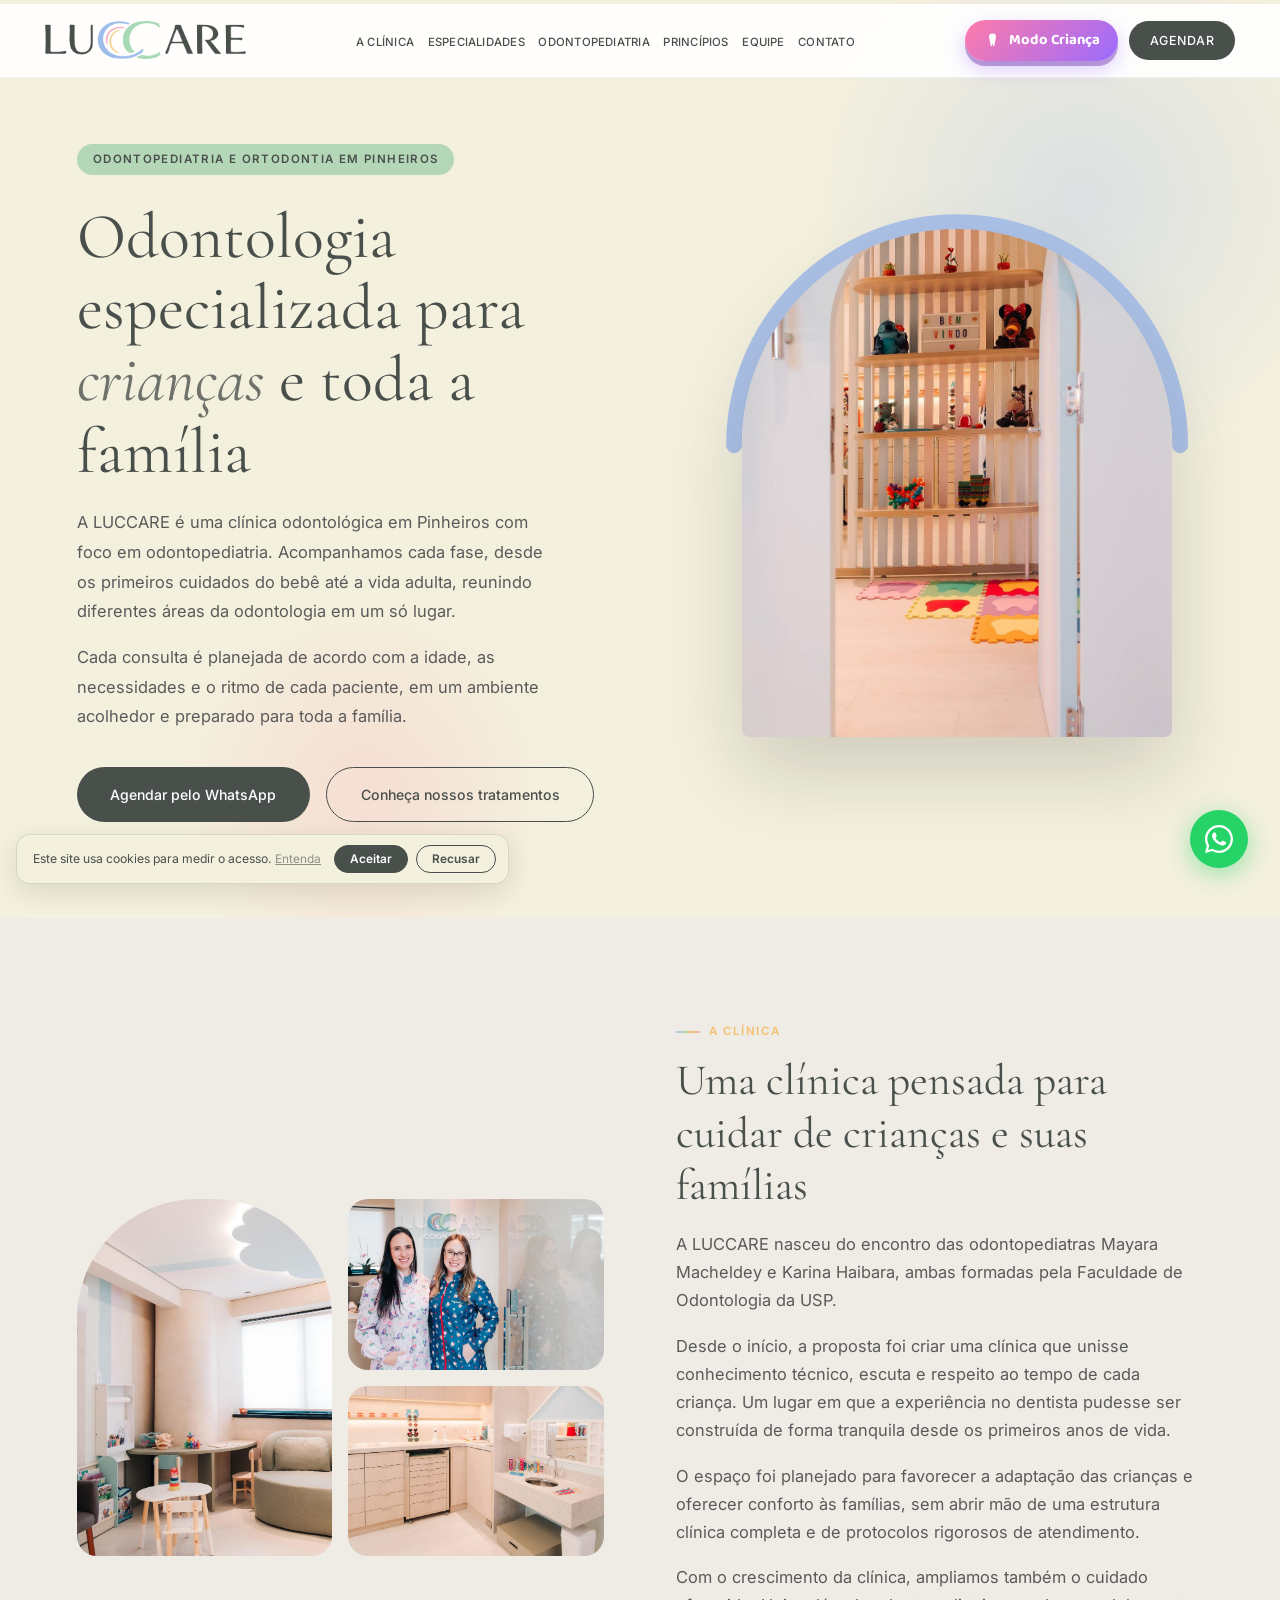
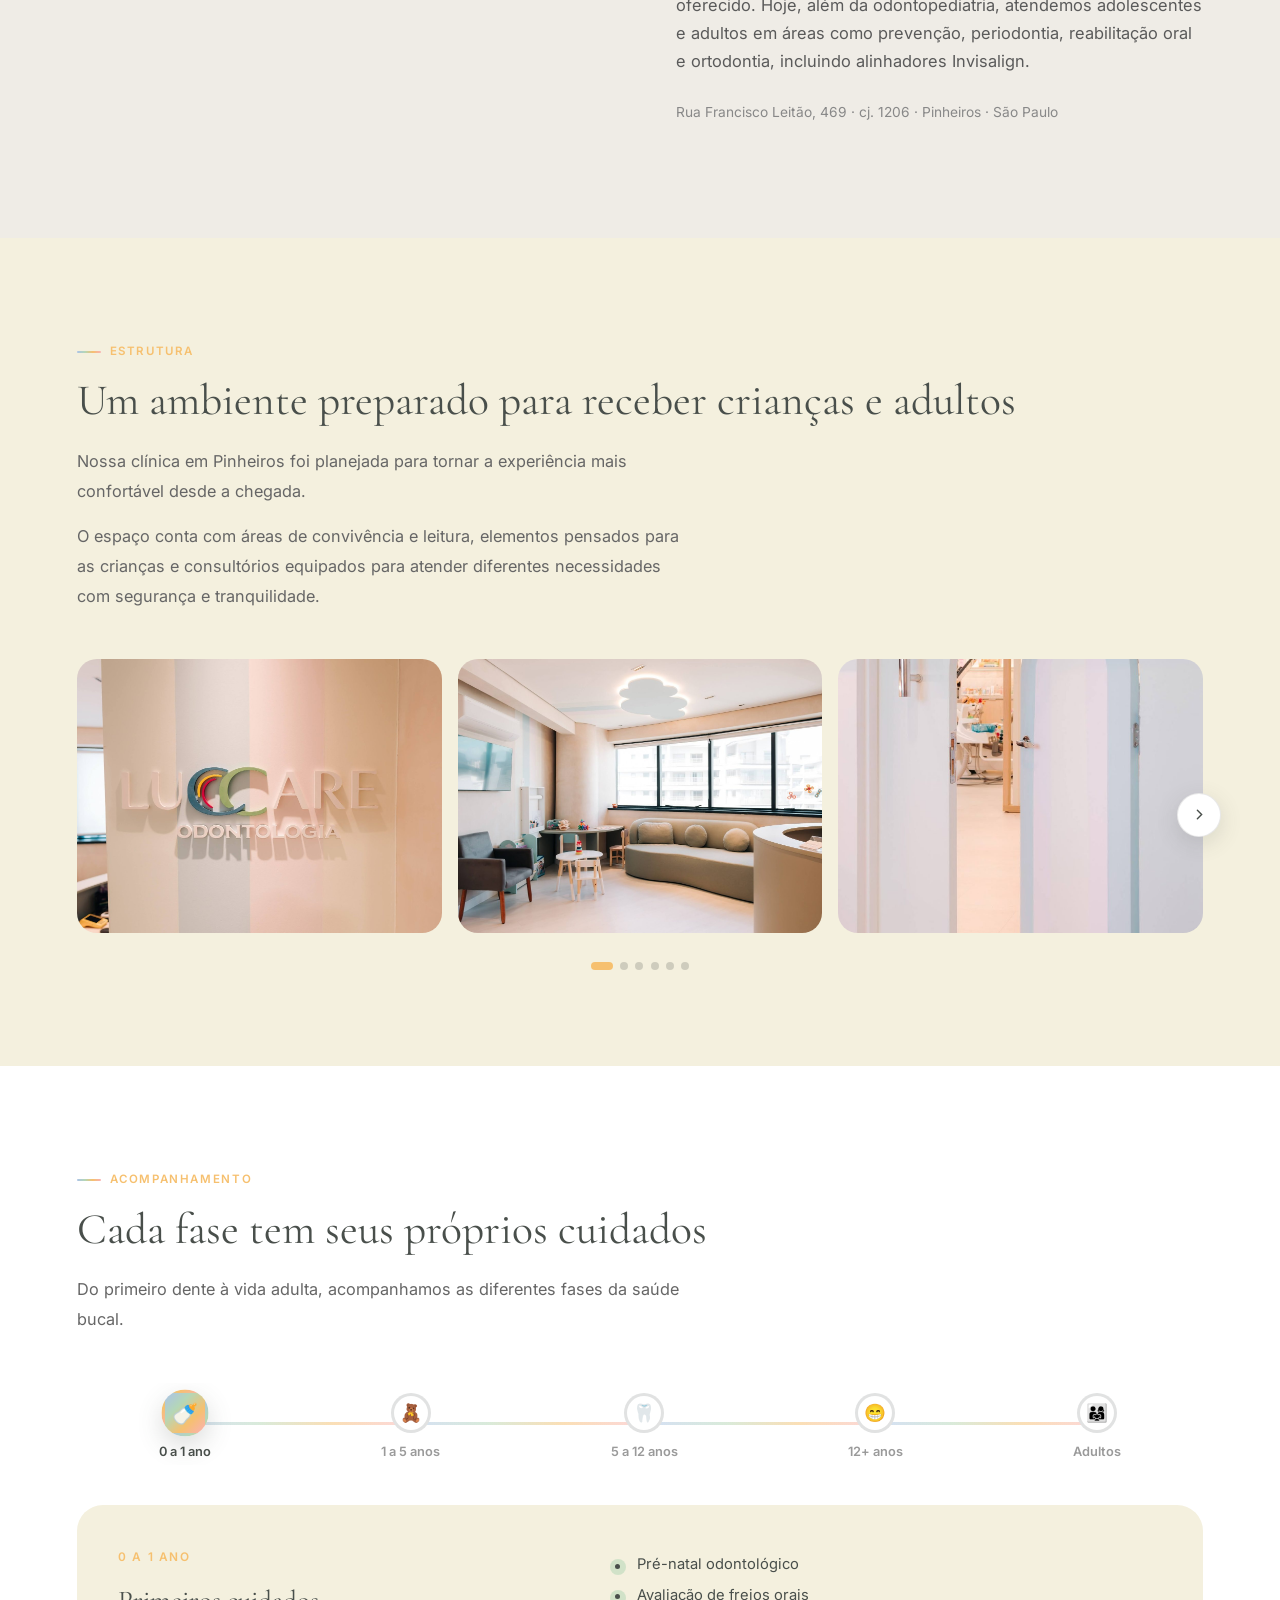
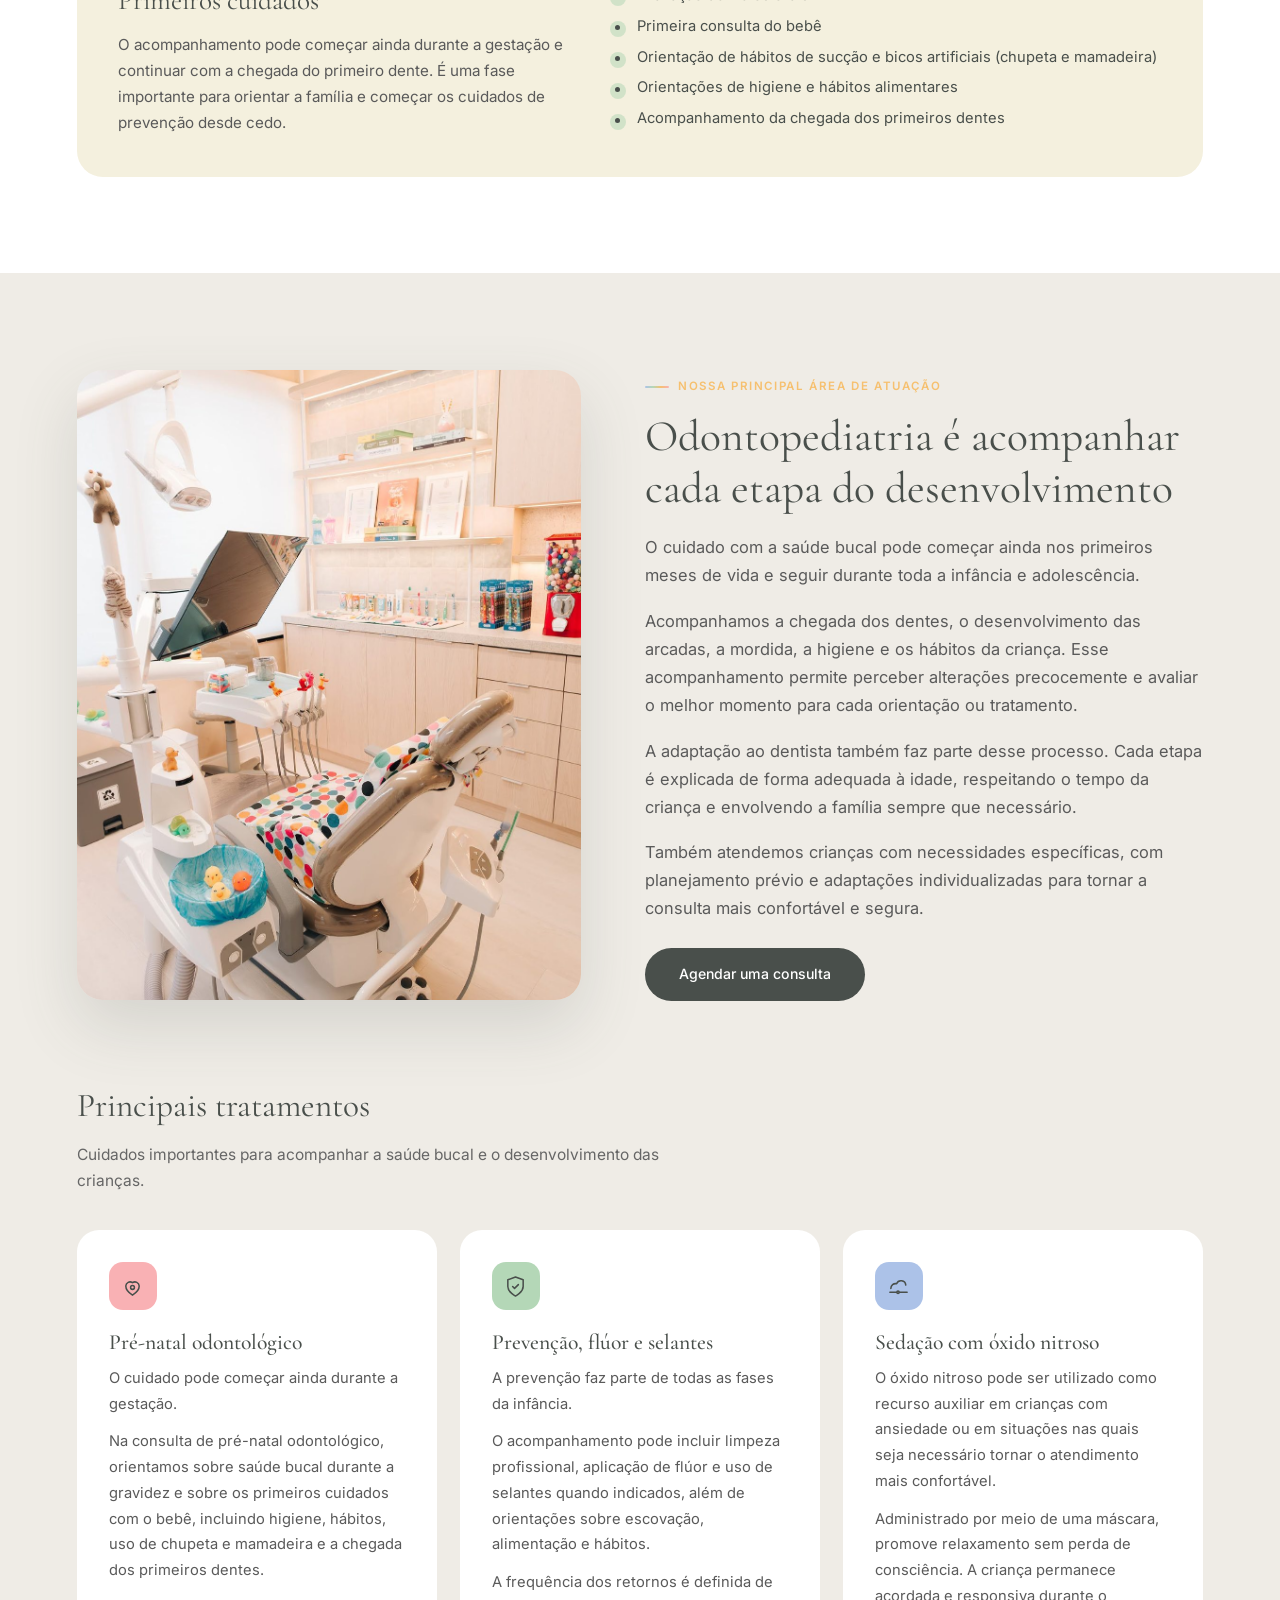
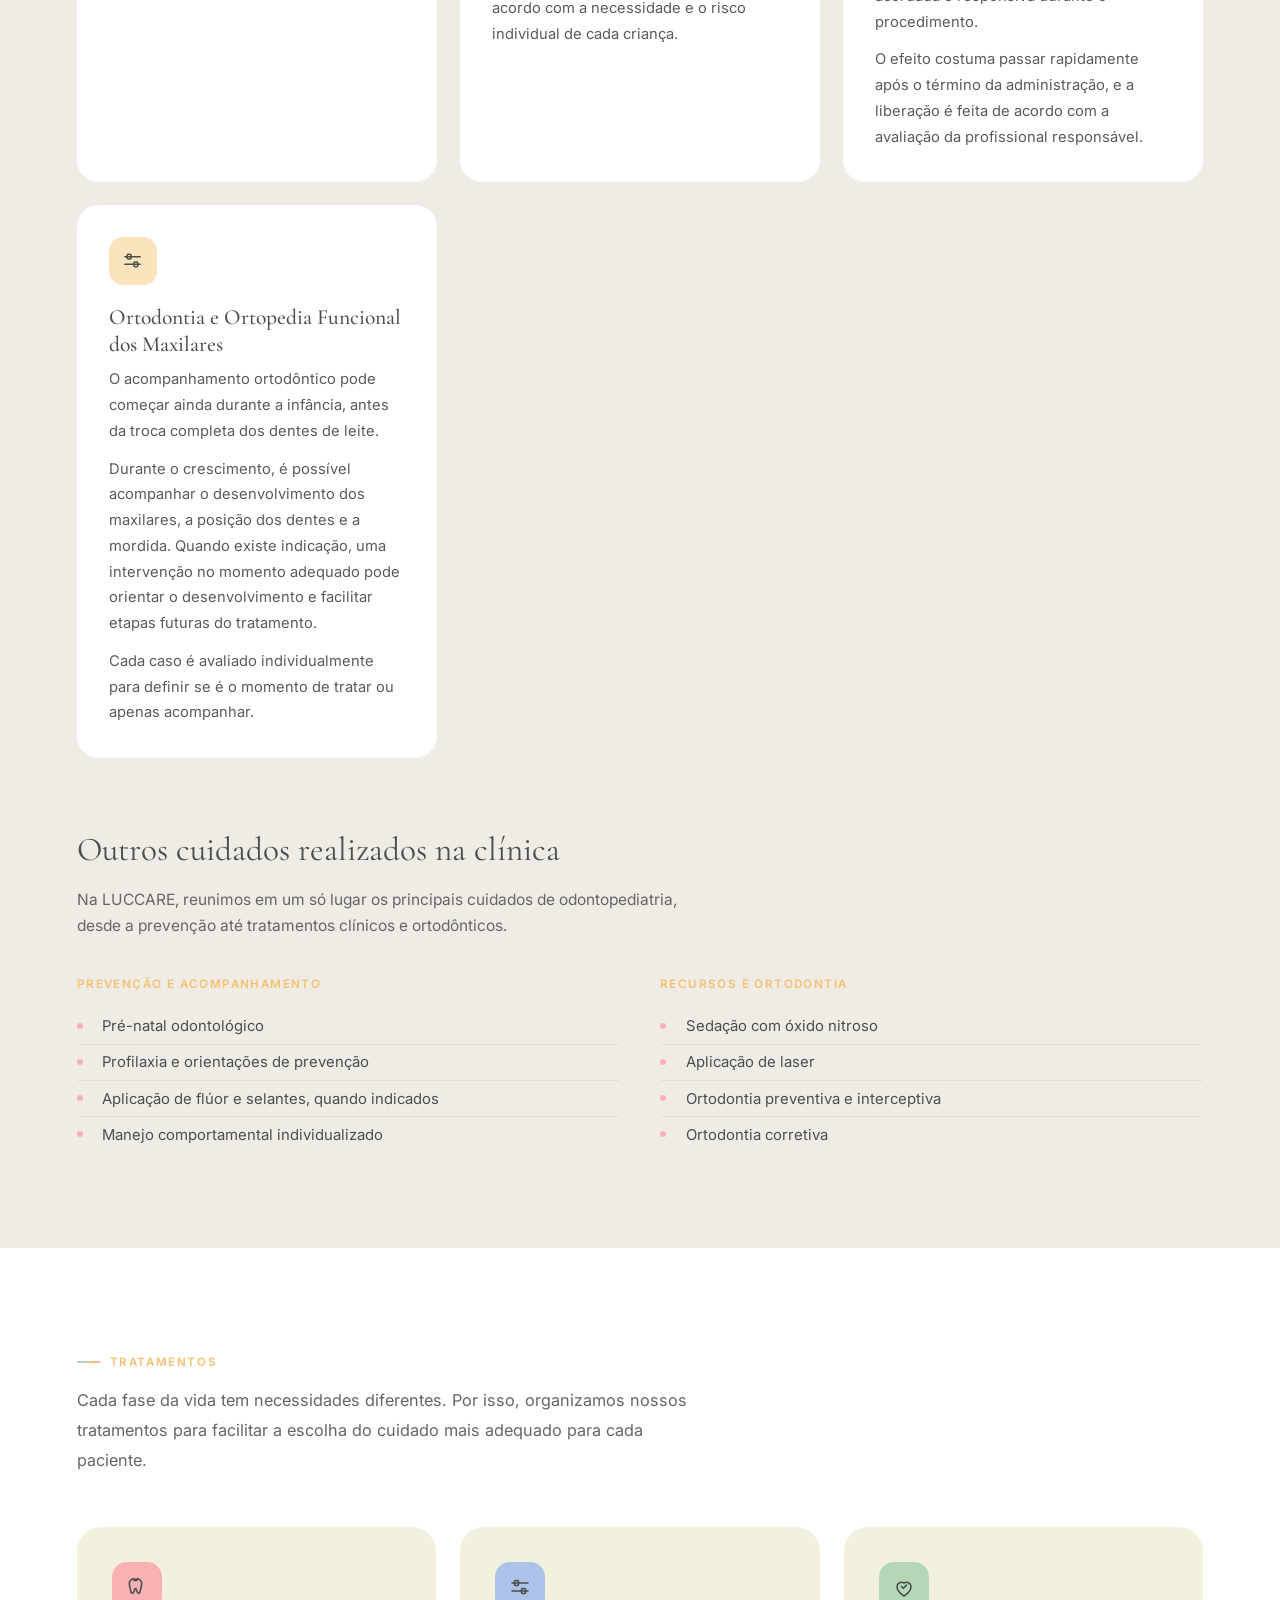
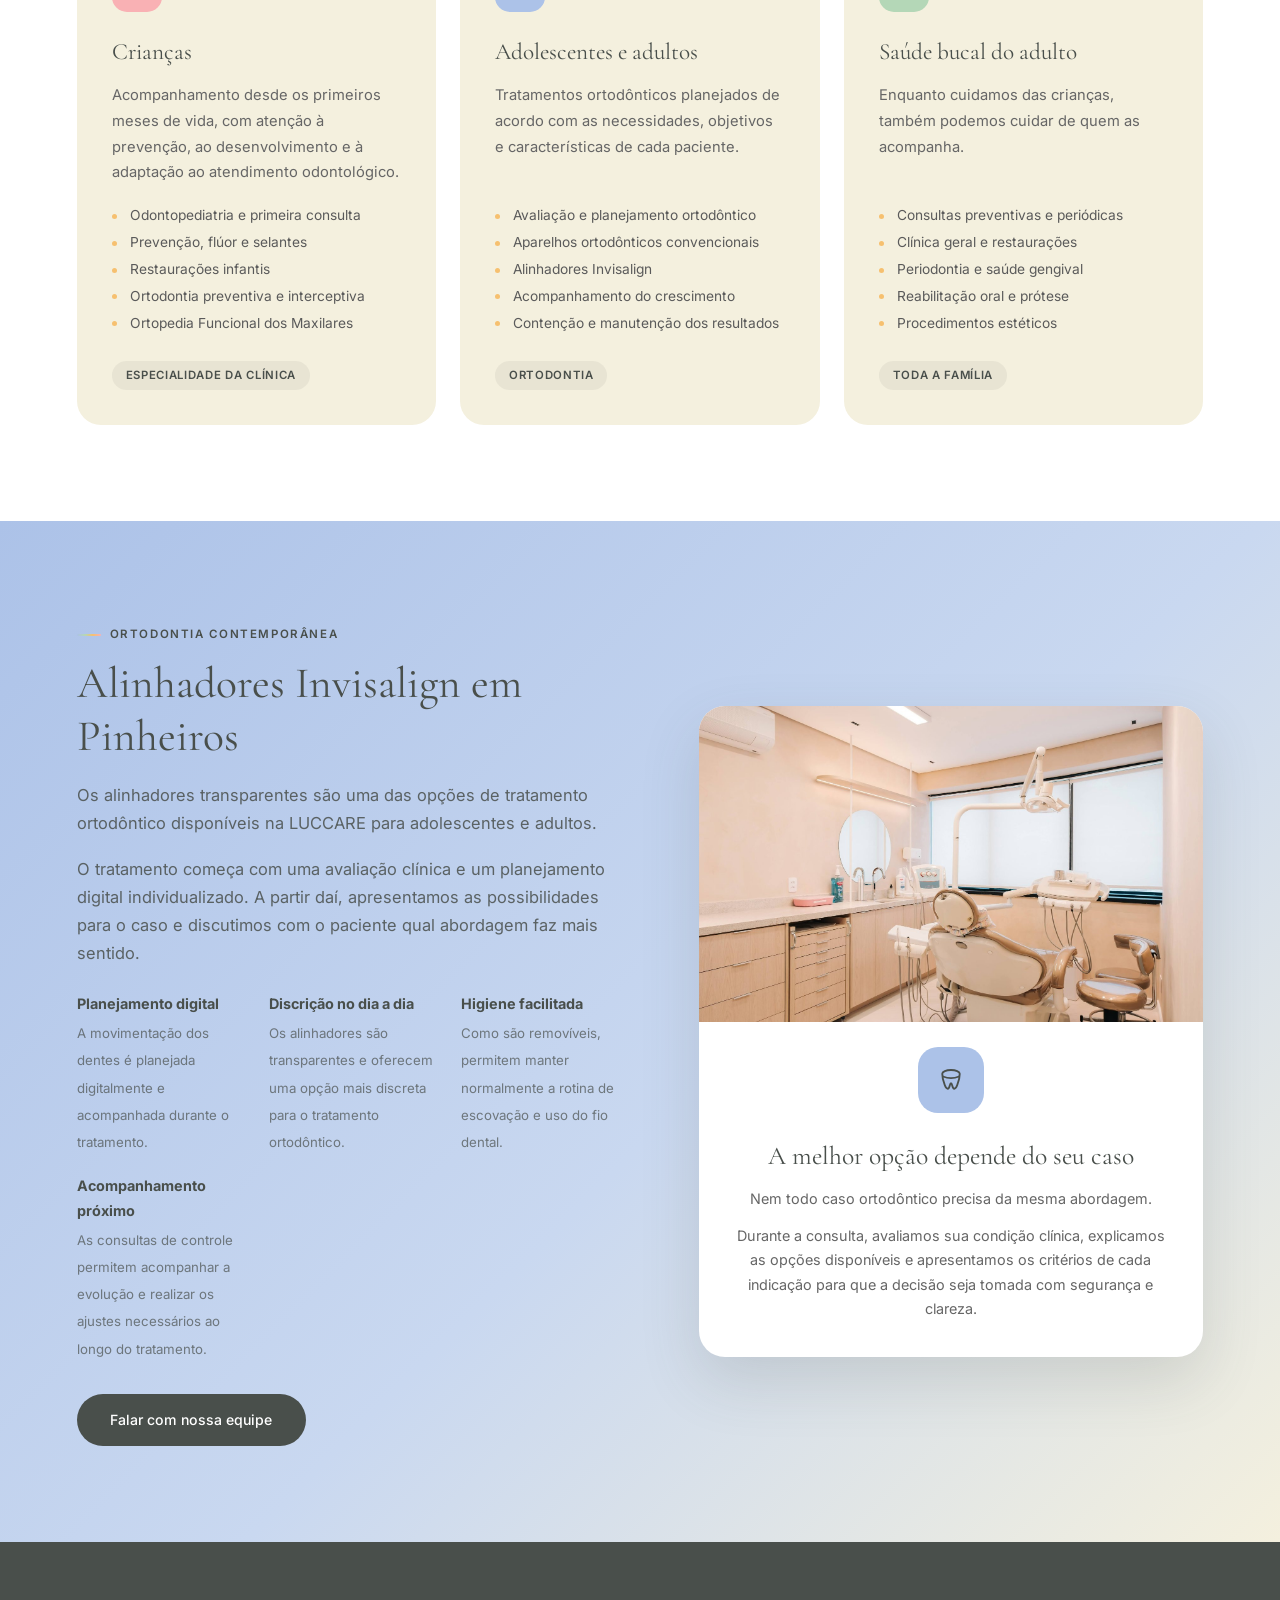
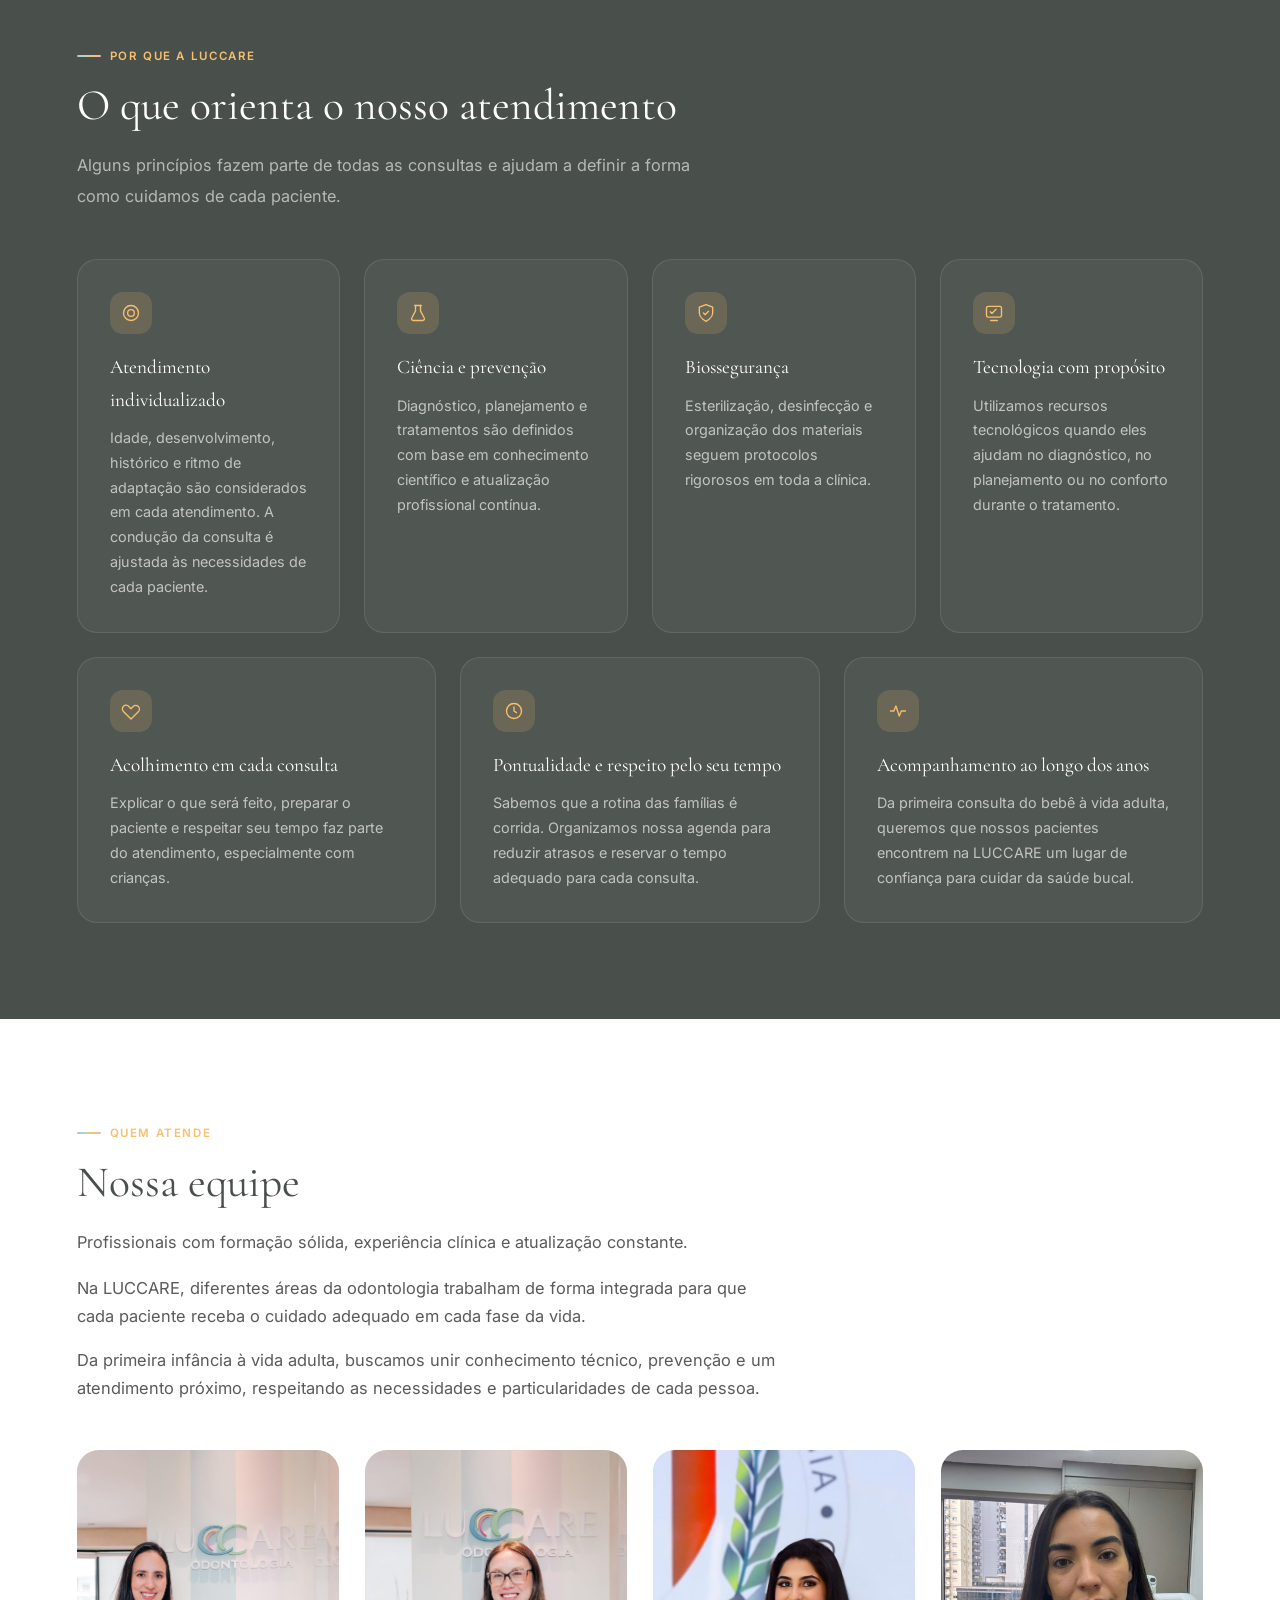
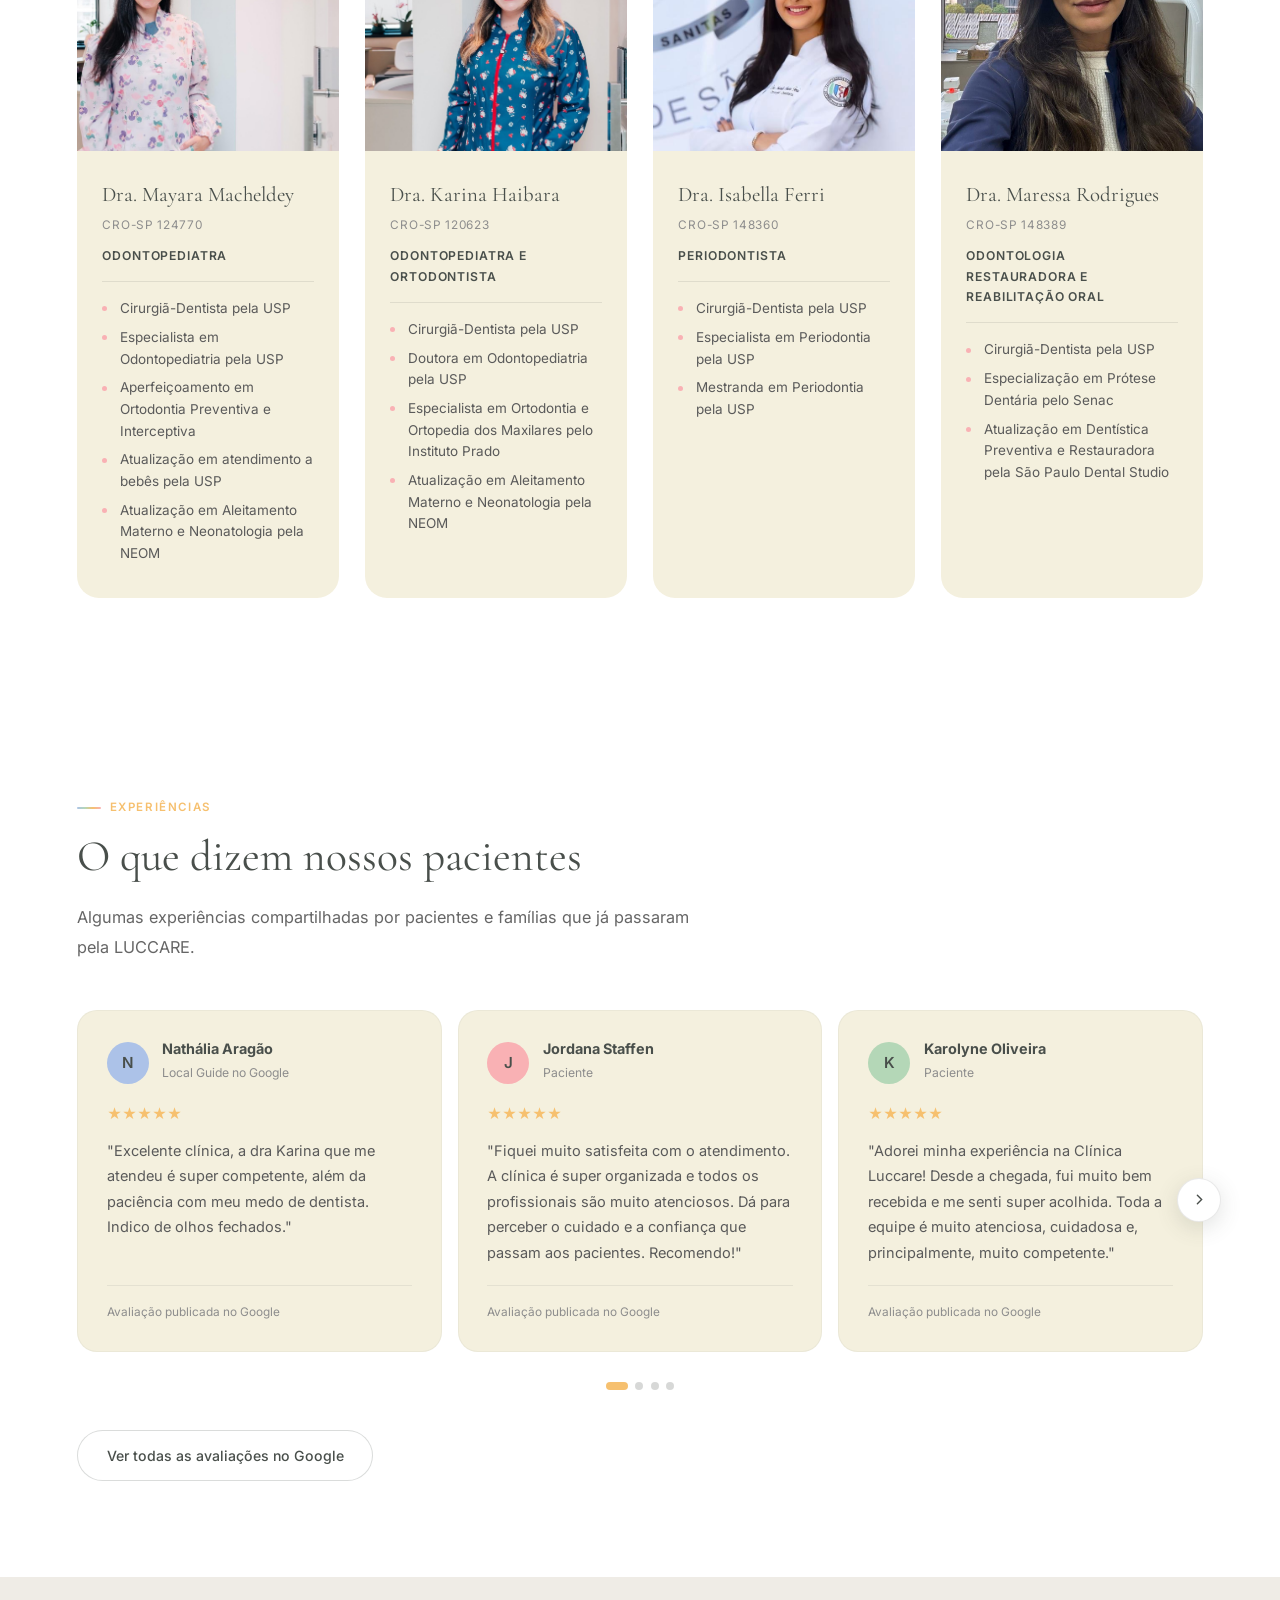
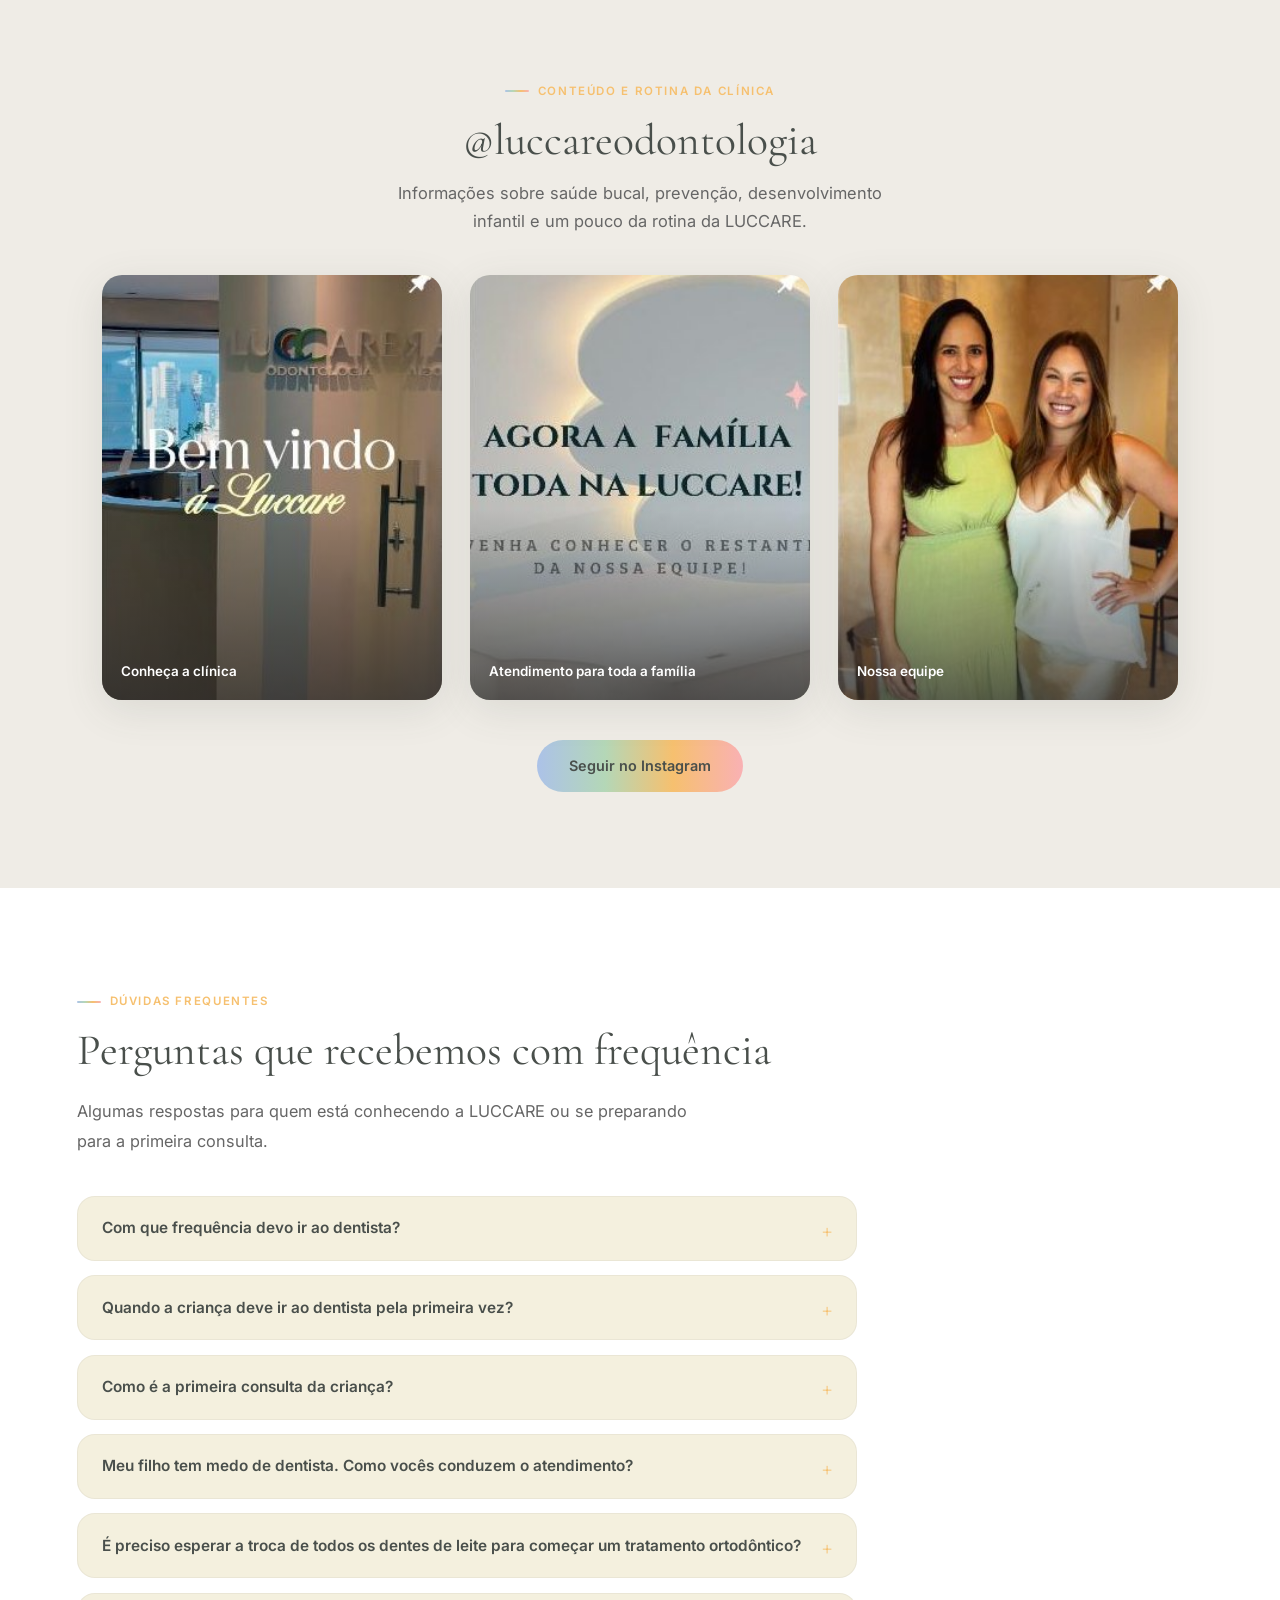
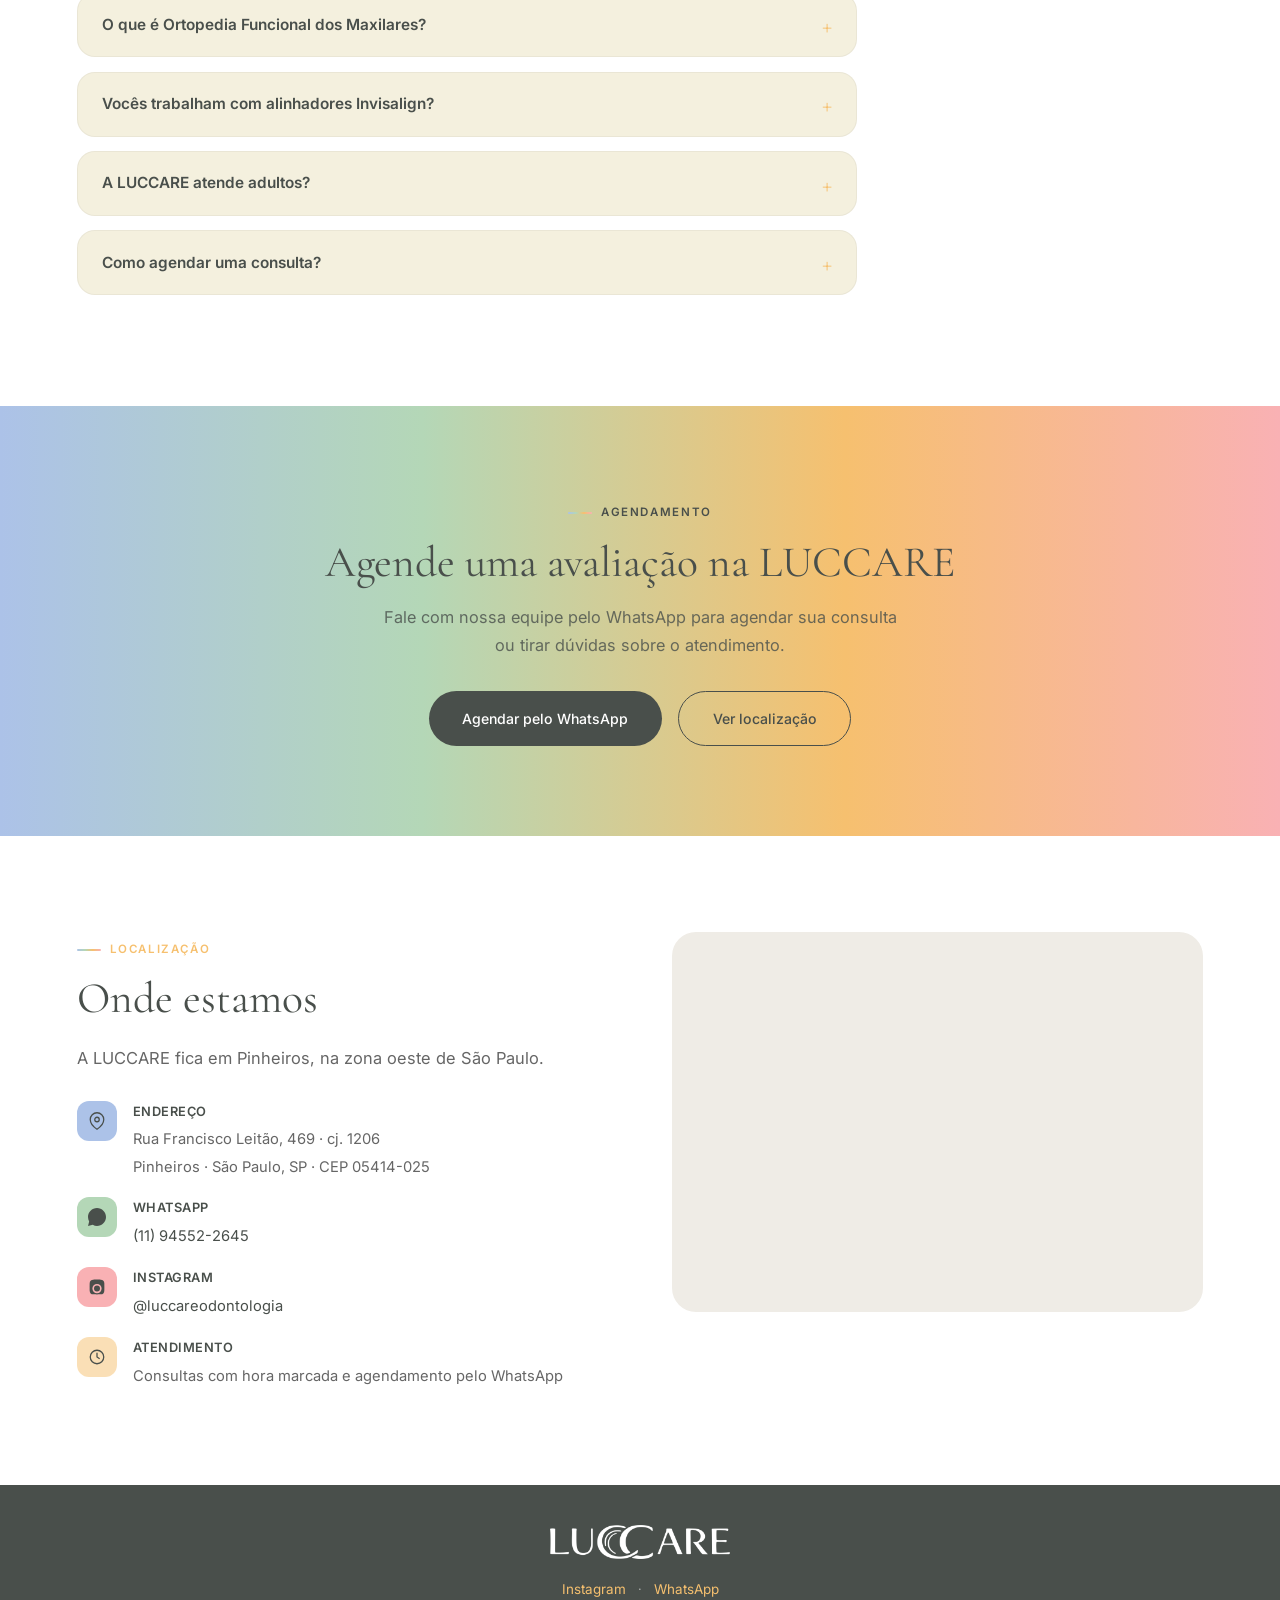
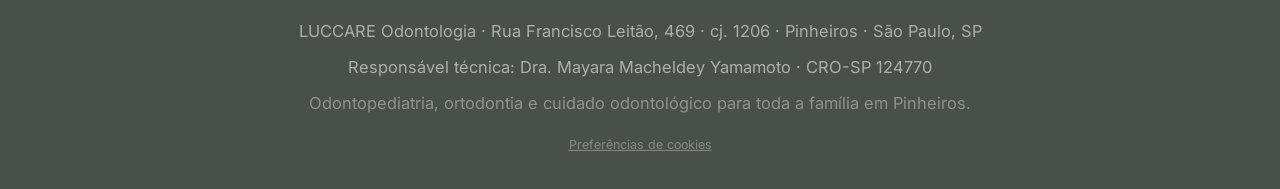
==== index.html @ 22bfa309 "Add files via upload" ====
<!DOCTYPE html>
<html lang="pt-BR">
<head>
<meta charset="UTF-8" />
<!-- Google Tag Manager -->
<script>
/* LUCCARE - o GTM so sobe com autorizacao, e NUNCA no Modo Crianca.
   - sem escolha feita: nada carrega (a LGPD pede consentimento previo para
     cookie nao essencial; medir audiencia nao e essencial);
   - "Aceitar" no aviso discreto do rodape chama __gtmAceitar() e so ai o
     conteiner sobe;
   - "Recusar" grava a recusa e nada sobe, nem nas proximas visitas;
   - Modo Crianca (Cantinho do Toddy): bloqueado sempre, com ou sem aceite.
     LGPD Art. 14 - dado de crianca exige consentimento especifico e em
     destaque de um dos pais, que o site nao tem como colher aqui.
   A escolha fica em localStorage['luccare_cookies'] e pode ser trocada pelo
   link "Preferencias de cookies" no rodape. */
(function(w,d){
  var KIDS=['brincar','hub','escovar','caca','consulta','lanche','memoria','ordem','timer','certificado'];
  var CHAVE='luccare_cookies';
  w.dataLayer=w.dataLayer||[];
  function gtag(){w.dataLayer.push(arguments);}
  function carregar(){
    if(w.__gtmOff||w.__gtmOn)return;
    w.__gtmOn=true;
    (function(w,d,s,l,i){w[l]=w[l]||[];w[l].push({'gtm.start':
    new Date().getTime(),event:'gtm.js'});var f=d.getElementsByTagName(s)[0],
    j=d.createElement(s),dl=l!='dataLayer'?'&l='+l:'';j.async=true;j.src=
    'https://www.googletagmanager.com/gtm.js?id='+i+dl;f.parentNode.insertBefore(j,f);
    })(w,d,'script','dataLayer','GTM-T7B4GD3L');
  }
  w.__gtmModoCrianca=function(){
    if(w.__gtmMudo)return;
    w.__gtmOff=true;
    if(!w.__gtmOn)return;            /* nunca subiu: nao ha o que calar */
    w.__gtmMudo=true;
    try{
      w.dataLayer.push({event:'luccare_modo_crianca',modo:'crianca'});
      gtag('consent','update',{ad_storage:'denied',ad_user_data:'denied',
        ad_personalization:'denied',analytics_storage:'denied',
        personalization_storage:'denied'});
      /* corta o cano: sem push, nenhum gatilho do conteiner dispara */
      w.dataLayer.push=function(){return 0;};
    }catch(e){}
  };
  w.__gtmAceitar=function(){
    try{localStorage.setItem(CHAVE,'sim');}catch(e){}
    w.__gtmEscolha='sim';
    if(w.__gtmMudo)return;                                   /* ja calado nesta pagina */
    if(d.body&&d.body.classList.contains('kids'))return;
    w.__gtmOff=false;
    carregar();
  };
  w.__gtmRecusar=function(){
    try{localStorage.setItem(CHAVE,'nao');}catch(e){}
    w.__gtmEscolha='nao';
    w.__gtmOff=true;
  };
  var esc=null;try{esc=localStorage.getItem(CHAVE);}catch(e){}
  w.__gtmEscolha=esc;
  var h=(w.location.hash||'').replace('#','').toLowerCase();
  if(h&&KIDS.indexOf(h)>=0)w.__gtmModoCrianca();
  else if(esc==='sim')carregar();
  else w.__gtmOff=true;              /* sem escolha, ou recusado: nada sobe */
})(window,document);
</script>
<!-- End Google Tag Manager -->
<meta name="viewport" content="width=device-width, initial-scale=1.0" />
<title>LUCCARE Odontologia | Odontopediatria e Ortodontia em Pinheiros</title>
<meta name="description" content="Clínica odontológica em Pinheiros com foco em odontopediatria. Atendimento para bebês, crianças, adolescentes e adultos, com prevenção, ortodontia e Invisalign." />
<link rel="icon" type="image/png" href="assets/favicon.png" />
<link rel="preconnect" href="https://fonts.googleapis.com" />
<link rel="preconnect" href="https://fonts.gstatic.com" crossorigin />
<link href="https://fonts.googleapis.com/css2?family=Cormorant+Garamond:ital,wght@0,300;0,400;0,500;0,600;1,300;1,400&family=Inter:wght@300;400;500;600;700;800&family=Baloo+2:wght@500;600;700;800&display=swap" rel="stylesheet" />
<style>
*,*::before,*::after{box-sizing:border-box;margin:0;padding:0}
html{scroll-behavior:smooth}
body{font-family:'Inter',sans-serif;color:#2b2b2b;background:#fff;line-height:1.7;overflow-x:hidden}
:root{
  --dark-gray:#494F4B;--pastel-blue:#acc2e8;--pastel-green:#b4d7b7;
  --pastel-pink:#f9b1b4;--gold:#f6c06f;--cream:#f4f0de;
  --warm-gray:#efece6;--charcoal:#2b2b2b;--white:#fff;
  --arco:linear-gradient(90deg,#acc2e8 0%,#b4d7b7 33%,#f6c06f 66%,#f9b1b4 100%);
  /* cores vivas do modo criança */
  --k-azul:#3FA9F5;--k-verde:#4CD07D;--k-amarelo:#FFC93C;--k-rosa:#FF7BA9;--k-roxo:#9B6BFF;
  /* versões escuras, com contraste suficiente para texto branco por cima */
  --k-azul-f:#1E7FC4;--k-verde-f:#2F9E5C;--k-rosa-f:#D14C7C;--k-roxo-f:#6B3FD1;
}
h1,h2,h3{font-family:'Cormorant Garamond',serif;font-weight:400}
h1{font-size:clamp(2.5rem,5vw,4.2rem);line-height:1.12}
h2{font-size:clamp(1.9rem,3.4vw,2.9rem);line-height:1.2}
h3{font-size:clamp(1.15rem,2vw,1.45rem)}
p{font-size:clamp(.92rem,1.5vw,1.03rem)}

/* ════ barra de progresso ════ */
.progresso{position:fixed;top:0;left:0;height:4px;width:0;background:var(--arco);z-index:300;transition:width .08s linear}
body.kids .progresso{display:none}

/* ════ NAV ════ */
nav{position:fixed;top:4px;left:0;right:0;z-index:200;display:flex;align-items:center;justify-content:space-between;
  padding:1rem 6vw;background:rgba(255,255,255,.93);backdrop-filter:blur(14px);
  border-bottom:1px solid rgba(73,79,75,.07);transition:box-shadow .3s}
nav.scrolled{box-shadow:0 2px 20px rgba(73,79,75,.10)}
.nav-logo{height:44px;max-width:46vw;object-fit:contain;object-position:left center;flex-shrink:1}
@media(max-width:600px){.nav-logo{height:32px}}
.nav-links{display:flex;gap:1.5rem;list-style:none;flex:1 1 auto;justify-content:center;
  min-width:0;flex-wrap:nowrap;margin:0 clamp(.8rem,2vw,2rem)}
.nav-links a{text-decoration:none;color:var(--dark-gray);font-size:.79rem;font-weight:500;letter-spacing:.05em;
  text-transform:uppercase;position:relative;padding-bottom:3px;white-space:nowrap}
.nav-links a::after{content:'';position:absolute;left:0;bottom:0;height:2px;width:0;background:var(--arco);transition:width .28s;border-radius:2px}
.nav-links a:hover::after{width:100%}
.nav-dir{display:flex;align-items:center;gap:.7rem}
.nav-cta{background:var(--dark-gray);color:#fff;padding:.55rem 1.3rem;border-radius:100px;font-size:.78rem;font-weight:500;
  text-decoration:none;letter-spacing:.04em;text-transform:uppercase;transition:background .2s,transform .2s;white-space:nowrap}
.nav-cta:hover{background:var(--gold);color:var(--dark-gray);transform:translateY(-1px)}
body.kids nav{display:none}

/* ── hambúrguer e painel das telas menores ── */
.nav-burguer{display:none;width:46px;height:46px;flex:0 0 46px;border:0;background:none;cursor:pointer;
  padding:0;align-items:center;justify-content:center;gap:5px;flex-direction:column}
.nav-burguer span{display:block;width:24px;height:2.5px;border-radius:2px;background:var(--dark-gray);
  transition:transform .28s,opacity .2s}
.nav-burguer[aria-expanded="true"] span:nth-child(1){transform:translateY(7.5px) rotate(45deg)}
.nav-burguer[aria-expanded="true"] span:nth-child(2){opacity:0}
.nav-burguer[aria-expanded="true"] span:nth-child(3){transform:translateY(-7.5px) rotate(-45deg)}
/* o atributo hidden sozinho não vence o display:flex abaixo, e o painel
   ficava invisível cobrindo a página inteira, comendo todos os cliques */
.nav-painel[hidden]{display:none!important}
.nav-painel{position:fixed;inset:0;z-index:190;background:#fff;
  background-image:linear-gradient(160deg,#fff 0%,#fdfaf3 55%,#f7f4ec 100%);
  display:flex;flex-direction:column;justify-content:flex-start;
  padding:5.5rem 8vw 2.5rem;overflow-y:auto;-webkit-overflow-scrolling:touch;
  opacity:0;transition:opacity .25s}
.nav-painel.aberto{opacity:1}
.nav-painel nav{position:static;display:flex;flex-direction:column;align-items:stretch;
  justify-content:flex-start;padding:0;background:none;border:0;backdrop-filter:none}
.nav-painel a{text-decoration:none;color:var(--dark-gray);font-size:1.1rem;font-weight:500;
  letter-spacing:.01em;padding:.9rem .2rem;border-bottom:1px solid rgba(73,79,75,.10);
  display:flex;align-items:center;min-height:50px;text-align:left}
.nav-painel a:last-of-type{border-bottom:0}
.nav-painel .painel-cta{margin:0 auto 1.4rem;background:var(--dark-gray);color:#fff;
  justify-content:center;border-radius:100px;padding:1.05rem 1.4rem;border:0;font-weight:500;
  letter-spacing:.04em;text-transform:uppercase;font-size:.84rem;width:min(340px,100%);
  flex-shrink:0}
/* telas baixas (iPhone SE, celular deitado): aperta um pouco a lista */
@media(max-height:700px){
  .nav-painel{padding-top:4.6rem;padding-bottom:1.6rem}
  .nav-painel a{font-size:1.02rem;padding:.62rem .2rem;min-height:44px}
  .nav-painel .painel-cta{padding:.85rem 1.2rem;margin-bottom:1rem}
}
body.menu-aberto{overflow:hidden}

/* telas médias: cabe o menu, mas apertado — some o texto do botão criança */
/* com 6 itens o menu encostava no logo: encolhe em etapas antes de quebrar */
@media(max-width:1500px){nav{padding:1rem 3.5vw}.nav-links{gap:1.15rem}.nav-links a{font-size:.75rem;letter-spacing:.03em}}
@media(max-width:1320px){.nav-logo{height:38px}.nav-links{gap:.85rem}.nav-links a{font-size:.71rem;letter-spacing:.02em}}
@media(max-width:1180px){.nav-logo{height:34px}.nav-links{gap:.7rem}.nav-links a{font-size:.68rem}
  .nav-cta{font-size:.72rem;padding:.5rem 1rem}}
@media(max-width:1080px){
  .btn-kids span{font-size:0}
  .btn-kids span::after{content:'Kids';font-size:.8rem;font-weight:700;letter-spacing:.04em}
  .btn-kids{padding:.5rem .9rem}
}
/* abaixo disso o menu vira painel, em vez de desaparecer */
@media(max-width:900px){
  .nav-links{display:none}
  .nav-burguer{display:flex}
  .nav-cta{display:none}
  .btn-kids span{display:inline}
  .btn-kids{padding:.5rem 1.1rem}
}
/* no celular o logo tem quase 180px de largura e empurrava
   o hambúrguer para fora da tela */
@media(max-width:480px){
  nav{padding:.75rem 4vw}
  .nav-logo{height:28px}
  .btn-kids{font-size:.76rem;padding:.4rem .75rem;gap:.3rem}
  .btn-kids svg{width:15px;height:15px}
  .nav-dir{gap:.3rem;flex-shrink:0}
  .nav-burguer{width:44px;height:44px;flex:0 0 44px}
}
/* em tela estreita 'Modo Criança' não cabe, mas sumir o texto deixava
   um botão rosa sem significado. Vira 'Kids', que cabe e se entende. */
@media(max-width:560px){
  .btn-kids span{font-size:0;letter-spacing:0}
  .btn-kids span::after{content:'Kids';font-size:.86rem;letter-spacing:.04em;font-weight:700}
}
@media(max-width:340px){.btn-kids span{display:none}.btn-kids{padding:.4rem .6rem}}

/* botão do modo criança */
.btn-kids{
  display:inline-flex;align-items:center;gap:.5rem;cursor:pointer;border:0;
  font-family:'Baloo 2',cursive;font-size:.92rem;font-weight:700;color:#fff;
  background:linear-gradient(135deg,var(--k-rosa),var(--k-roxo));
  padding:.5rem 1.15rem .55rem;border-radius:100px;white-space:nowrap;
  box-shadow:0 5px 0 rgba(120,60,170,.45),0 8px 20px rgba(155,107,255,.35);
  transition:transform .15s,box-shadow .15s;
}
.btn-kids:hover{transform:translateY(-2px);box-shadow:0 7px 0 rgba(120,60,170,.45),0 12px 26px rgba(155,107,255,.45)}
.btn-kids:active{transform:translateY(3px);box-shadow:0 2px 0 rgba(120,60,170,.45)}
.btn-kids svg{animation:pula 1.8s ease-in-out infinite}
@keyframes pula{0%,100%{transform:translateY(0) rotate(0)}50%{transform:translateY(-3px) rotate(-8deg)}}

/* ════ cortina de transição ════ */
.cortina{position:fixed;inset:0;z-index:500;pointer-events:none;display:flex;flex-direction:column}
.cortina i{flex:1;transform:scaleX(0);transform-origin:left;display:block}
.cortina i:nth-child(1){background:#acc2e8}
.cortina i:nth-child(2){background:#b4d7b7}
.cortina i:nth-child(3){background:#f6c06f}
.cortina i:nth-child(4){background:#f9b1b4}
.cortina.fecha i{transform:scaleX(1);transform-origin:left;transition:transform .45s cubic-bezier(.7,0,.3,1)}
.cortina.fecha i:nth-child(2){transition-delay:.05s}
.cortina.fecha i:nth-child(3){transition-delay:.1s}
.cortina.fecha i:nth-child(4){transition-delay:.15s}
.cortina.abre i{transform:scaleX(0);transform-origin:right;transition:transform .45s cubic-bezier(.7,0,.3,1)}
.cortina.abre i:nth-child(2){transition-delay:.05s}
.cortina.abre i:nth-child(3){transition-delay:.1s}
.cortina.abre i:nth-child(4){transition-delay:.15s}

/* ════════════════════════════════════════════
   MODO FAMÍLIA
   ════════════════════════════════════════════ */
body.kids .modo-familia{display:none}
#kids{display:none}
body.kids #kids{display:flex;flex-direction:column}

#hero{min-height:100vh;background:var(--cream);display:grid;grid-template-columns:1.08fr .92fr;
  align-items:center;gap:3.5rem;padding:9rem 6vw 6rem;position:relative;overflow:hidden}
#hero::before{content:'';position:absolute;top:-100px;right:-100px;width:600px;height:600px;border-radius:50%;
  background:radial-gradient(circle,var(--pastel-blue) 0%,transparent 65%);opacity:.35;pointer-events:none}
#hero::after{content:'';position:absolute;bottom:-80px;left:12%;width:420px;height:420px;border-radius:50%;
  background:radial-gradient(circle,var(--pastel-pink) 0%,transparent 65%);opacity:.28;pointer-events:none}
.hero-txt{position:relative;z-index:2}
.selo{display:inline-block;background:var(--pastel-green);color:var(--dark-gray);font-size:.72rem;font-weight:600;
  letter-spacing:.12em;text-transform:uppercase;padding:.35rem 1rem;border-radius:100px;margin-bottom:1.6rem}
.hero-txt h1{color:var(--dark-gray);margin-bottom:1.3rem}
.hero-txt h1 em{font-style:italic;opacity:.78}
.hero-txt p{color:#5a5a5a;max-width:470px;margin-bottom:1rem;font-size:1.03rem;line-height:1.8}
.hero-txt p:last-of-type{margin-bottom:2.2rem}
.hero-acoes{display:flex;gap:1rem;flex-wrap:wrap}
.btn-primary{background:var(--dark-gray);color:#fff;padding:.9rem 2.1rem;border-radius:100px;font-size:.88rem;font-weight:500;
  text-decoration:none;display:inline-flex;align-items:center;gap:.5rem;transition:background .2s,transform .2s,box-shadow .2s;border:0;cursor:pointer;font-family:inherit}
.btn-primary:hover{background:var(--charcoal);transform:translateY(-2px);box-shadow:0 12px 30px rgba(73,79,75,.25)}
.btn-secondary{background:transparent;color:var(--dark-gray);padding:.9rem 2.1rem;border-radius:100px;font-size:.88rem;font-weight:500;
  text-decoration:none;border:1.5px solid var(--dark-gray);display:inline-flex;align-items:center;gap:.5rem;transition:background .2s,color .2s,transform .2s}
.btn-secondary:hover{background:var(--dark-gray);color:#fff;transform:translateY(-2px)}
.hero-vis{position:relative;z-index:2;display:flex;align-items:center;justify-content:center}
.arco-wrap{position:relative;width:min(430px,46vw);aspect-ratio:1/1.18}
.arco-svg{position:absolute;inset:-7% -7% auto -7%;width:114%;overflow:visible;pointer-events:none}
.arco-svg path{fill:none;stroke-linecap:round;stroke-width:13;stroke-dasharray:1000;stroke-dashoffset:1000;
  animation:desenhaArco 3.6s cubic-bezier(.45,.05,.25,1) forwards}
.arco-svg path:nth-child(2){animation-delay:.34s}
.arco-svg path:nth-child(3){animation-delay:.68s}
.arco-svg path:nth-child(4){animation-delay:1.02s}
@keyframes desenhaArco{to{stroke-dashoffset:0}}
.hero-foto{position:absolute;inset:0;border-radius:999px 999px 34px 34px;overflow:hidden;
  box-shadow:0 34px 80px rgba(73,79,75,.22);opacity:0;animation:revelaFoto 1.3s ease 1.1s forwards}
.hero-foto img{width:100%;height:100%;object-fit:cover;display:block}
@keyframes revelaFoto{to{opacity:1}}
@media(max-width:900px){#hero{grid-template-columns:1fr;padding-top:7.5rem;gap:2.5rem}.hero-vis{order:-1}.arco-wrap{width:min(320px,76vw)}}

section{padding:clamp(4rem,7.5vw,6.8rem) 6vw}
.rotulo{font-size:.72rem;font-weight:600;letter-spacing:.14em;text-transform:uppercase;color:var(--gold);
  margin-bottom:.8rem;display:inline-flex;align-items:center;gap:.55rem}
.rotulo::before{content:'';width:24px;height:2px;border-radius:2px;background:var(--arco)}
.titulo{color:var(--dark-gray);margin-bottom:1.2rem}
.subtitulo{color:#666;max-width:620px;font-size:1.02rem;line-height:1.85}

#valor{background:#fff;padding:clamp(3rem,5vw,4rem) 6vw}
.valor-grid{display:grid;grid-template-columns:repeat(auto-fit,minmax(230px,1fr));gap:1.2rem;max-width:1250px;margin:0 auto}
.valor-item{display:flex;gap:1rem;align-items:flex-start;padding:1.5rem;border-radius:18px;border:1px solid rgba(73,79,75,.08);
  transition:transform .25s,box-shadow .25s}
.valor-item:hover{transform:translateY(-4px);box-shadow:0 16px 40px rgba(73,79,75,.10)}
.valor-icon{width:40px;height:40px;border-radius:13px;flex-shrink:0;display:flex;align-items:center;justify-content:center}
.valor-item:nth-child(1) .valor-icon{background:var(--pastel-pink)}
.valor-item:nth-child(2) .valor-icon{background:var(--pastel-blue)}
.valor-item:nth-child(3) .valor-icon{background:var(--pastel-green)}
.valor-item:nth-child(4) .valor-icon{background:rgba(246,192,111,.5)}
.valor-item h3{font-size:1.08rem;color:var(--dark-gray);margin-bottom:.2rem}
.valor-item p{font-size:.86rem;color:#6d6d6d;line-height:1.6}

#sobre{background:var(--warm-gray);display:grid;grid-template-columns:1fr 1fr;gap:4.5rem;align-items:center}
.sobre-fotos{display:grid;grid-template-columns:1fr 1fr;gap:1rem}
.sobre-foto{border-radius:20px;overflow:hidden;min-height:165px}
.sobre-foto img{width:100%;height:100%;object-fit:cover;display:block}
/* as duas sócias ficam à esquerda do quadro: sem isso o corte quadrado
   do celular cortava uma delas */
.foto-socias{object-position:33% center}
.sobre-foto:nth-child(2){grid-row:1/3;min-height:350px;border-radius:120px 120px 20px 20px}
.sobre-txt p{color:#5a5a5a;margin-bottom:1.1rem}
@media(max-width:900px){#sobre{grid-template-columns:1fr;gap:2.5rem}}

/* linha do tempo */
#fases{background:#fff}
.fases-trilha{position:relative;margin:3rem 0 2.5rem;display:flex;gap:.4rem;overflow-x:auto;scrollbar-width:none;padding-top:10px;padding-bottom:.4rem}
.fases-trilha::-webkit-scrollbar{display:none}
/* a linha ia no container que rola, então no celular ela parava na borda
   visível e parecia cortada. Agora cada botão desenha o seu pedaço. */
.fase-btn::before{content:'';position:absolute;left:-50%;right:50%;top:29px;height:3px;
  background:var(--arco);opacity:.3;border-radius:3px;z-index:0}
.fase-btn::after{content:'';position:absolute;left:50%;right:-50%;top:29px;height:3px;
  background:var(--arco);opacity:.3;border-radius:3px;z-index:0}
.fase-btn:first-child::before,.fase-btn:last-child::after{display:none}
.fase-btn{position:relative;flex:1 0 auto;min-width:122px;background:none;border:0;cursor:pointer;padding:0 .4rem;font-family:inherit;text-align:center}
.fase-bolha{width:40px;height:40px;border-radius:50%;margin:0 auto .7rem;background:#fff;border:3px solid rgba(73,79,75,.16);
  display:flex;align-items:center;justify-content:center;transition:all .3s cubic-bezier(.34,1.56,.64,1);position:relative;z-index:2;font-size:1.1rem}
.fase-btn span.rot{display:block;font-size:.8rem;font-weight:600;color:#9a9a9a;transition:color .25s}
.fase-btn:hover .fase-bolha{border-color:var(--gold);transform:scale(1.08)}
.fase-btn.ativa .fase-bolha{border-color:transparent;background:linear-gradient(135deg,#acc2e8,#b4d7b7,#f6c06f,#f9b1b4);transform:scale(1.18);box-shadow:0 8px 22px rgba(73,79,75,.2)}
.fase-btn.ativa span.rot{color:var(--dark-gray)}
.fase-painel{background:var(--cream);border-radius:26px;padding:2.6rem;display:grid;grid-template-columns:.9fr 1.1fr;gap:2.5rem;align-items:center;min-height:230px}
.fase-painel h3{color:var(--dark-gray);font-size:1.7rem;margin-bottom:.5rem}
.fase-painel .idade{font-size:.74rem;font-weight:600;letter-spacing:.13em;text-transform:uppercase;color:var(--gold);display:block;margin-bottom:.7rem}
.fase-painel p{color:#5a5a5a;font-size:.95rem}
.fase-lista{list-style:none;display:grid;gap:.55rem}
.fase-lista li{font-size:.92rem;color:var(--dark-gray);padding-left:1.7rem;position:relative;line-height:1.5}
.fase-lista li::before{content:'';position:absolute;left:0;top:.42em;width:16px;height:16px;border-radius:50%;background:var(--pastel-green);opacity:.55}
.fase-lista li::after{content:'';position:absolute;left:5px;top:.72em;width:5px;height:5px;border-radius:50%;background:var(--dark-gray)}
.fase-conteudo{animation:entraFase .45s ease}
@keyframes entraFase{from{opacity:0;transform:translateY(12px)}to{opacity:1;transform:none}}
@media(max-width:800px){.fase-painel{grid-template-columns:1fr;padding:1.8rem;gap:1.5rem}}

#odontopediatria{background:var(--warm-gray)}
.spec-wrap{display:grid;grid-template-columns:.95fr 1.05fr;gap:4rem;align-items:center}
.spec-foto{border-radius:26px;overflow:hidden;box-shadow:0 26px 64px rgba(73,79,75,.16)}
.spec-foto img{width:100%;display:block;aspect-ratio:4/5;object-fit:cover}
.spec-txt p{color:#5a5a5a;margin-bottom:1.1rem}
@media(max-width:900px){.spec-wrap{grid-template-columns:1fr;gap:2.5rem}}

.bloco-titulo{font-family:'Cormorant Garamond',serif;font-size:clamp(1.6rem,2.6vw,2.1rem);color:var(--dark-gray);margin-bottom:.5rem}
.bloco-sub{color:#666;font-size:.97rem;margin-bottom:2.2rem;max-width:620px}
.destaques{margin-top:clamp(3.5rem,6vw,5rem)}
.destaques-grid{display:grid;grid-template-columns:repeat(auto-fit,minmax(300px,1fr));gap:1.4rem}
/* cards com inclinação 3D */
.tilt{position:relative;background:#fff;border-radius:22px;padding:2rem;overflow:hidden;
  transform-style:preserve-3d;transition:transform .2s ease,box-shadow .25s;display:flex;flex-direction:column}
.tilt::before{content:'';position:absolute;inset:0;opacity:0;transition:opacity .3s;pointer-events:none;
  background:radial-gradient(320px circle at var(--mx,50%) var(--my,50%),rgba(246,192,111,.20),transparent 62%)}
.tilt:hover::before{opacity:1}
.tilt:hover{box-shadow:0 26px 56px rgba(73,79,75,.16)}
.tilt>*{position:relative;z-index:1}
.spot-icon{width:48px;height:48px;border-radius:14px;display:flex;align-items:center;justify-content:center;margin-bottom:1.2rem;color:var(--dark-gray)}
.destaques-grid .tilt:nth-child(1) .spot-icon{background:var(--pastel-pink)}
.destaques-grid .tilt:nth-child(2) .spot-icon{background:var(--pastel-green)}
.destaques-grid .tilt:nth-child(3) .spot-icon{background:var(--pastel-blue)}
.destaques-grid .tilt:nth-child(4) .spot-icon{background:rgba(246,192,111,.45)}
.tilt h4{font-family:'Cormorant Garamond',serif;font-weight:500;font-size:1.35rem;color:var(--dark-gray);margin-bottom:.6rem;line-height:1.25}
.tilt p{color:#5a5a5a;font-size:.92rem;line-height:1.75}
.tilt p+p{margin-top:.75rem}

.proc-bloco{margin-top:clamp(3rem,5vw,4rem)}
.proc-cols{display:grid;grid-template-columns:repeat(auto-fit,minmax(250px,1fr));gap:1.2rem 2.5rem}
.proc-grupo h5{font-size:.73rem;font-weight:600;letter-spacing:.12em;text-transform:uppercase;color:var(--gold);margin-bottom:.9rem}
.proc-grupo ul{list-style:none}
.proc-grupo li{font-size:.93rem;color:var(--dark-gray);line-height:1.5;padding:.4rem 0 .4rem 1.6rem;position:relative;border-bottom:1px solid rgba(73,79,75,.07)}
.proc-grupo li:last-child{border-bottom:0}
.proc-grupo li::before{content:'';position:absolute;left:0;top:.95em;width:6px;height:6px;border-radius:50%;background:var(--pastel-pink)}
.proc-grupo li span{display:block;font-size:.79rem;color:#8d8d8d}

#tratamentos{background:#fff}
.services-intro{max-width:640px;margin-bottom:3.2rem}
.services-grid{display:grid;grid-template-columns:repeat(auto-fit,minmax(290px,1fr));gap:1.5rem}
.service-card{background:var(--cream);border-radius:24px;padding:2.2rem;display:flex;flex-direction:column;transition:transform .25s,box-shadow .25s}
.service-card:hover{transform:translateY(-6px);box-shadow:0 20px 50px rgba(73,79,75,.12)}
.service-icon{width:50px;height:50px;border-radius:15px;display:flex;align-items:center;justify-content:center;margin-bottom:1.3rem;color:var(--dark-gray)}
.service-card:nth-child(1) .service-icon{background:var(--pastel-pink)}
.service-card:nth-child(2) .service-icon{background:var(--pastel-blue)}
.service-card:nth-child(3) .service-icon{background:var(--pastel-green)}
.service-card h3{color:var(--dark-gray);margin-bottom:.7rem}
.service-card>p{color:#666;font-size:.92rem;line-height:1.75;margin-bottom:1.2rem}
.service-card ul{list-style:none;margin-top:auto}
.service-card li{font-size:.86rem;color:#5a5a5a;line-height:1.55;padding-left:1.1rem;position:relative;margin-bottom:.35rem}
.service-card li::before{content:'';position:absolute;left:0;top:.6em;width:5px;height:5px;border-radius:50%;background:var(--gold)}
.service-tag{display:inline-block;align-self:flex-start;margin-top:1.3rem;background:rgba(73,79,75,.07);color:var(--dark-gray);
  font-size:.71rem;font-weight:600;letter-spacing:.06em;text-transform:uppercase;padding:.3rem .85rem;border-radius:100px}

#invisalign{background:linear-gradient(135deg,var(--pastel-blue) 0%,#c9d8f0 55%,var(--cream) 100%)}
.invis-wrap{display:grid;grid-template-columns:1.05fr .95fr;gap:4rem;align-items:center;max-width:1200px;margin:0 auto}
.invis-txt .rotulo{color:var(--dark-gray)}
.invis-txt p{color:rgba(73,79,75,.85);margin-bottom:1.1rem}
.invis-pontos{display:grid;grid-template-columns:repeat(auto-fit,minmax(170px,1fr));gap:1.2rem;margin:1.6rem 0 2rem}
.invis-ponto strong{display:block;color:var(--dark-gray);font-size:.9rem;margin-bottom:.15rem}
.invis-ponto span{font-size:.83rem;color:rgba(73,79,75,.7);line-height:1.5}
.invis-card{background:#fff;border-radius:26px;padding:0 0 2.2rem;overflow:hidden;box-shadow:0 24px 60px rgba(73,79,75,.16);text-align:center}
.invis-foto{aspect-ratio:16/10;overflow:hidden;background:var(--warm-gray)}
.invis-foto img{width:100%;height:100%;object-fit:cover;display:block}
.invis-card h3,.invis-card p{padding:0 2.2rem}
.invis-card .invis-icon{margin-top:1.6rem}
.invis-card h3{color:var(--dark-gray);font-size:1.6rem;margin-bottom:.6rem}
.invis-card p{color:#666;font-size:.9rem;line-height:1.7}
.invis-icon{width:66px;height:66px;margin:0 auto 1.3rem;border-radius:20px;background:var(--pastel-blue);display:flex;align-items:center;justify-content:center;color:var(--dark-gray)}
@media(max-width:900px){.invis-wrap{grid-template-columns:1fr;gap:2.5rem}}

#diferenciais{background:var(--dark-gray);color:#fff}
#diferenciais .rotulo{color:var(--gold)}
#diferenciais .subtitulo{color:rgba(255,255,255,.6)}
.diff-grid{display:grid;grid-template-columns:repeat(auto-fit,minmax(250px,1fr));gap:1.5rem;margin-top:3rem}
/* 7 princípios: 4 em cima e 3 embaixo, cada linha ocupando a largura toda */
@media(min-width:1040px){
  .diff-grid{grid-template-columns:repeat(12,1fr)}
  .diff-item{grid-column:span 3}
  .diff-item:nth-child(n+5){grid-column:span 4}
}
@media(min-width:660px) and (max-width:1039px){
  .diff-grid{grid-template-columns:repeat(2,1fr)}
  .diff-item:last-child{grid-column:1/-1}
}
.diff-item{padding:2rem;border-radius:20px;position:relative;overflow:hidden;background:rgba(255,255,255,.045);
  border:1px solid rgba(255,255,255,.1);transition:background .25s,transform .25s}
.diff-item::after{content:'';position:absolute;left:0;top:0;width:100%;height:3px;background:var(--arco);transform:scaleX(0);transform-origin:left;transition:transform .35s}
.diff-item:hover::after{transform:scaleX(1)}
.diff-item:hover{background:rgba(255,255,255,.08);transform:translateY(-4px)}
.diff-icon{width:42px;height:42px;border-radius:13px;background:rgba(246,192,111,.16);color:var(--gold);display:flex;align-items:center;justify-content:center;margin-bottom:1.1rem}
.diff-item h3{color:#fff;margin-bottom:.6rem;font-size:1.2rem}
.diff-item p{color:rgba(255,255,255,.65);font-size:.9rem;line-height:1.72}

#equipe{background:#fff}
.team-intro{max-width:700px}
.team-intro p{color:#5a5a5a;margin-top:1rem}
.team-grid{display:grid;grid-template-columns:repeat(auto-fit,minmax(250px,1fr));gap:1.6rem;margin-top:3rem}
.team-card{background:var(--cream);border-radius:22px;overflow:hidden;display:flex;flex-direction:column;transition:transform .25s,box-shadow .25s}
.team-card:hover{transform:translateY(-6px);box-shadow:0 22px 52px rgba(73,79,75,.14)}
.team-foto{width:100%;aspect-ratio:1/1.15;overflow:hidden;background:var(--warm-gray)}
.team-foto img{width:100%;height:100%;object-fit:cover;object-position:center top;display:block;transition:transform .5s}
.team-card:hover .team-foto img{transform:scale(1.04)}
.team-info{padding:1.6rem;display:flex;flex-direction:column;flex:1}
.team-info h3{color:var(--dark-gray);margin-bottom:.15rem;font-size:1.3rem}
.team-cro{font-size:.74rem;color:#8d8d8d;letter-spacing:.06em;display:block;margin-bottom:.7rem}
.team-role{font-size:.76rem;font-weight:600;color:var(--dark-gray);letter-spacing:.07em;text-transform:uppercase;display:block;
  margin-bottom:1rem;padding-bottom:.9rem;border-bottom:1px solid rgba(73,79,75,.12)}
.team-info ul{list-style:none}
.team-info li{font-size:.845rem;color:#5a5a5a;line-height:1.6;padding-left:1.1rem;position:relative;margin-bottom:.45rem}
.team-info li::before{content:'';position:absolute;left:0;top:.62em;width:5px;height:5px;border-radius:50%;background:var(--pastel-pink)}

.carrossel{position:relative;margin-top:3rem}
.carrossel-trilho{display:flex;gap:1rem;overflow-x:auto;scroll-snap-type:x mandatory;scroll-behavior:smooth;scrollbar-width:none;padding-bottom:.25rem}
.carrossel-trilho::-webkit-scrollbar{display:none}
.carrossel-item{flex:0 0 calc((100% - 2rem)/3);scroll-snap-align:start}
@media(max-width:900px){.carrossel-item{flex-basis:calc((100% - 1rem)/2)}}
@media(max-width:600px){.carrossel-item{flex-basis:100%}}
.carrossel-foto{border-radius:20px;overflow:hidden;aspect-ratio:4/3;background:var(--warm-gray);cursor:zoom-in}
.carrossel-foto img{width:100%;height:100%;object-fit:cover;display:block;transition:transform .5s}
.carrossel-foto:hover img{transform:scale(1.05)}
.carrossel-btn{position:absolute;top:50%;transform:translateY(-50%);z-index:5;width:44px;height:44px;border-radius:50%;background:#fff;
  border:1px solid rgba(73,79,75,.12);box-shadow:0 6px 22px rgba(73,79,75,.16);display:flex;align-items:center;justify-content:center;
  cursor:pointer;z-index:5;color:var(--dark-gray);transition:background .2s,opacity .2s}
.carrossel-btn:hover{background:var(--cream)}
.carrossel-btn[disabled]{opacity:0;pointer-events:none}
.carrossel-btn.prev{left:-18px}.carrossel-btn.next{right:-18px}
@media(max-width:1100px){.carrossel-btn.prev{left:6px}.carrossel-btn.next{right:6px}}
.carrossel-dots{display:flex;justify-content:center;gap:.45rem;margin-top:1.6rem}
.carrossel-dots button{width:8px;height:8px;border-radius:50%;border:0;padding:0;background:rgba(73,79,75,.22);cursor:pointer;transition:background .2s,width .2s}
.carrossel-dots button.ativo{background:var(--gold);width:22px;border-radius:100px}

.lightbox{position:fixed;inset:0;z-index:400;background:rgba(30,30,30,.92);display:none;align-items:center;justify-content:center;padding:4vw;backdrop-filter:blur(6px)}
.lightbox.aberto{display:flex}
.lightbox img{max-width:100%;max-height:88vh;border-radius:14px}
.lightbox button{position:absolute;border:0;background:rgba(255,255,255,.14);color:#fff;cursor:pointer;border-radius:50%;
  display:flex;align-items:center;justify-content:center}
.lb-fechar{top:3vh;right:4vw;width:44px;height:44px;font-size:1.4rem}
.lb-prev,.lb-next{top:50%;transform:translateY(-50%);width:48px;height:48px}
.lb-prev{left:2vw}.lb-next{right:2vw}
.lightbox button:hover{background:rgba(255,255,255,.28)}

#espaco{background:var(--cream)}
#avaliacoes{background:#fff}
.reviews-head{max-width:640px}
.review-card{height:100%;background:var(--cream);border-radius:20px;padding:1.8rem;display:flex;flex-direction:column;border:1px solid rgba(73,79,75,.05)}
.review-top{display:flex;align-items:center;gap:.85rem;margin-bottom:1rem}
.review-avatar{width:42px;height:42px;border-radius:50%;display:flex;align-items:center;justify-content:center;font-weight:600;font-size:.95rem;color:var(--dark-gray);flex-shrink:0}
.carrossel-item:nth-child(1) .review-avatar{background:var(--pastel-blue)}
.carrossel-item:nth-child(2) .review-avatar{background:var(--pastel-pink)}
.carrossel-item:nth-child(3) .review-avatar{background:var(--pastel-green)}
.carrossel-item:nth-child(4) .review-avatar{background:rgba(246,192,111,.5)}
.carrossel-item:nth-child(5) .review-avatar{background:var(--pastel-blue)}
.carrossel-item:nth-child(6) .review-avatar{background:var(--pastel-pink)}
.review-meta strong{display:block;font-size:.9rem;color:var(--dark-gray);line-height:1.3}
.review-meta span{font-size:.76rem;color:#8d8d8d}
.review-stars{display:flex;gap:.12rem;margin-bottom:.8rem;color:var(--gold);font-size:.9rem}
.review-text{color:#5a5a5a;font-size:.91rem;line-height:1.75;flex:1}
.review-source{display:inline-flex;align-items:center;gap:.4rem;margin-top:1.2rem;padding-top:1rem;border-top:1px solid rgba(73,79,75,.09);font-size:.74rem;color:#8d8d8d}
.btn-google{display:inline-flex;align-items:center;gap:.6rem;background:#fff;color:var(--dark-gray);border:1.5px solid rgba(73,79,75,.2);
  padding:.8rem 1.8rem;border-radius:100px;font-size:.88rem;font-weight:500;text-decoration:none;margin-top:2.5rem;transition:border-color .2s,transform .2s}
.btn-google:hover{border-color:var(--gold);transform:translateY(-2px)}

#instagram{background:var(--warm-gray);text-align:center}
#instagram h2{color:var(--dark-gray);margin-bottom:.8rem}
#instagram>p{color:#666;max-width:520px;margin:0 auto}
.ig-feed{display:grid;grid-template-columns:repeat(auto-fit,minmax(240px,1fr));gap:1.5rem;max-width:1080px;margin:2.5rem auto 0;justify-items:center}
.ig-card{position:relative;display:block;width:100%;max-width:340px;aspect-ratio:4/5;border-radius:20px;overflow:hidden;
  box-shadow:0 10px 40px rgba(73,79,75,.12);text-decoration:none;transition:transform .25s}
.ig-card:hover{transform:translateY(-6px)}
.ig-card img{width:100%;height:100%;object-fit:cover;display:block;transition:transform .4s}
.ig-card:hover img{transform:scale(1.05)}
.ig-overlay{position:absolute;inset:0;background:linear-gradient(transparent 55%,rgba(43,43,43,.72));display:flex;align-items:flex-end;padding:1.1rem 1.2rem}
.ig-overlay span{color:#fff;font-size:.84rem;font-weight:600}
.ig-badge{position:absolute;top:.9rem;right:.9rem;width:34px;height:34px;border-radius:50%;background:rgba(255,255,255,.92);
  display:flex;align-items:center;justify-content:center;color:var(--dark-gray)}
.ig-btn{display:inline-flex;align-items:center;gap:.6rem;background:var(--arco);color:var(--dark-gray);font-weight:600;
  padding:.85rem 2rem;border-radius:100px;text-decoration:none;font-size:.9rem;margin-top:2.5rem;transition:transform .2s}
.ig-btn:hover{transform:translateY(-2px)}

#faq{background:#fff}
.faq-list{max-width:780px;margin-top:2.5rem}
.faq-item{background:var(--cream);border-radius:18px;margin-bottom:.9rem;overflow:hidden;border:1px solid rgba(73,79,75,.06)}
.faq-item summary{list-style:none;cursor:pointer;padding:1.15rem 1.5rem;font-weight:600;font-size:.96rem;color:var(--dark-gray);
  display:flex;justify-content:space-between;align-items:center;gap:1rem;transition:background .2s}
.faq-item summary:hover{background:var(--warm-gray)}
.faq-item summary::-webkit-details-marker{display:none}
.faq-item summary::after{content:'+';font-family:'Cormorant Garamond',serif;font-size:1.6rem;font-weight:300;color:var(--gold);flex-shrink:0;transition:transform .25s;line-height:1}
.faq-item[open] summary::after{transform:rotate(45deg)}
.faq-answer{padding:0 1.5rem 1.3rem;color:#5a5a5a;font-size:.92rem;line-height:1.8}
.faq-answer p{font-size:inherit;margin-bottom:.85rem}
.faq-answer p:last-child{margin-bottom:0}

#agendar{background:var(--arco);text-align:center;padding:clamp(4rem,7vw,5.6rem) 6vw}
#agendar .rotulo{color:var(--dark-gray)}
#agendar h2{color:var(--dark-gray);margin-bottom:1rem}
#agendar p{color:rgba(73,79,75,.8);max-width:520px;margin:0 auto 2rem;font-size:1.02rem}
.cta-acoes{display:flex;gap:1rem;justify-content:center;flex-wrap:wrap}

#contato{background:#fff;display:grid;grid-template-columns:1fr 1fr;gap:4rem;align-items:start}
.contato-info>p{color:#666;margin-bottom:1.8rem}
.contato-lista{display:flex;flex-direction:column;gap:1.1rem}
.contato-item{display:flex;align-items:flex-start;gap:1rem}
.contato-icon{width:40px;height:40px;border-radius:12px;display:flex;align-items:center;justify-content:center;flex-shrink:0;color:var(--dark-gray)}
.contato-icon.blue{background:var(--pastel-blue)}.contato-icon.green{background:var(--pastel-green)}
.contato-icon.pink{background:var(--pastel-pink)}.contato-icon.gold{background:rgba(246,192,111,.5)}
.contato-item strong{display:block;font-size:.8rem;font-weight:600;color:var(--dark-gray);letter-spacing:.04em;text-transform:uppercase;margin-bottom:.2rem}
.contato-item span,.contato-item a{font-size:.92rem;color:#666}
.contato-item a{color:var(--dark-gray);text-decoration:none}
.contato-mapa{border-radius:24px;overflow:hidden;background:var(--warm-gray);min-height:380px}
.contato-mapa iframe{width:100%;height:100%;min-height:380px;border:0;display:block}
@media(max-width:900px){#contato{grid-template-columns:1fr}}

footer{background:var(--dark-gray);color:rgba(255,255,255,.55);text-align:center;padding:2.5rem 6vw 2rem;font-size:.79rem}
footer a{color:var(--gold);text-decoration:none}
.footer-logo img{height:34px;margin-bottom:.8rem}
.footer-social{margin-bottom:1rem}
.footer-social a{margin:0 .5rem;font-size:.84rem}

.whatsapp-float{position:fixed;bottom:2rem;right:2rem;z-index:250;width:58px;height:58px;background:#25D366;border-radius:50%;
  display:flex;align-items:center;justify-content:center;box-shadow:0 6px 24px rgba(37,211,102,.45);text-decoration:none;transition:transform .2s}
.whatsapp-float:hover{transform:scale(1.1)}
.whatsapp-float svg{width:28px;height:28px;fill:#fff}
body.kids .whatsapp-float{display:none}
/* com o menu aberto o botão flutuante duplicaria o "Agendar" do painel */
body.menu-aberto .whatsapp-float,body.menu-aberto .progresso{display:none}

.reveal{opacity:0;transform:translateY(28px);transition:opacity .7s ease,transform .7s ease}
.reveal.visible{opacity:1;transform:none}

/* ════════════════════════════════════════════
   MODO CRIANÇA — "O Cantinho do Toddy"
   ════════════════════════════════════════════ */
#kids{
  --t-mane:#6B3F1D;--t-head:#D9964A;--t-focinho:#F2D4A8;--t-boca:#A3374A;
  --tinta:#2F3E46;--tinta2:#5C6F79;
  font-family:'Baloo 2','Trebuchet MS',system-ui,sans-serif;background:#EAF6FF;position:relative;
  min-height:100dvh;overflow-x:hidden}
#kids::before{content:'';position:fixed;inset:0;z-index:0;pointer-events:none;
  background:radial-gradient(circle at 10% 8%,#FFE4EF 0,transparent 40%),
             radial-gradient(circle at 92% 6%,#DFF5E6 0,transparent 38%),
             radial-gradient(circle at 50% 104%,#FFF3D6 0,transparent 52%)}
#kids>.k-tela{position:relative;z-index:1}
#kids h1,#kids h2,#kids h3,#kids h4,.premio-card h3{font-family:'Baloo 2',cursive;font-weight:800;color:var(--tinta);line-height:1.15}
#kids p,.premio-card p{font-size:1.02rem;color:#5C6F79;font-weight:500;line-height:1.55}
.premio-card{font-family:'Baloo 2',cursive}
/* alvos de toque não piscam nem abrem lupa no iOS */
#kids,#kids *,.premio,.premio *{-webkit-tap-highlight-color:transparent;-webkit-touch-callout:none}
#kids button:focus-visible,.premio button:focus-visible{outline:4px solid #2F3E46;outline-offset:3px;border-radius:12px}

/* ── topo ── */
#kids>.k-topo{display:flex;align-items:center;justify-content:space-between;gap:.7rem;
  padding:.9rem clamp(1rem,5vw,2.5rem);position:sticky;top:0;z-index:30;
  background:rgba(234,246,255,.94);backdrop-filter:blur(10px)}
.k-topo img{height:34px}
.btn-sair{font-family:inherit;font-weight:700;font-size:.85rem;cursor:pointer;border:0;color:var(--tinta);
  background:#fff;padding:.55rem 1.1rem .6rem;border-radius:100px;display:inline-flex;align-items:center;gap:.4rem;
  box-shadow:0 4px 0 rgba(47,62,70,.16);transition:transform .12s;min-height:44px}
.btn-sair:active{transform:translateY(3px);box-shadow:0 1px 0 rgba(47,62,70,.16)}
.topo-dir{display:flex;align-items:center;gap:.5rem}
.btn-som{width:48px;height:48px;min-height:48px;border-radius:50%;border:0;cursor:pointer;background:#fff;
  display:grid;place-items:center;box-shadow:0 4px 0 rgba(47,62,70,.16);transition:transform .12s;flex-shrink:0}
.btn-som:active{transform:translateY(3px);box-shadow:0 1px 0 rgba(47,62,70,.16)}
.btn-som .corte{display:block}
.btn-som.ligado{background:var(--k-amarelo)}
.btn-som.ligado .corte{display:none}
@media(max-width:400px){.k-topo img{height:28px}.btn-sair{font-size:.78rem;padding:.55rem .85rem .6rem}
  .btn-sair span{font-size:0}.btn-sair span::after{content:'Adultos';font-size:.82rem}}

/* ── telas ── */
.k-tela{display:none;flex:1;padding:clamp(1rem,4vw,2rem) clamp(1rem,5vw,2.5rem) 3rem;
  max-width:1060px;margin:0 auto;width:100%}
.k-tela.ativa{display:block;animation:entraTela .35s ease}
@keyframes entraTela{from{opacity:0;transform:translateY(14px)}to{opacity:1;transform:none}}

/* ── botões ── */
.btn-k{font-family:inherit;font-weight:700;font-size:1.05rem;cursor:pointer;border:0;color:#fff;
  padding:.9rem 1.9rem 1rem;border-radius:100px;transition:transform .12s;text-decoration:none;
  display:inline-flex;align-items:center;gap:.5rem;min-height:56px}
.btn-k.azul{background:var(--k-azul-f);box-shadow:0 5px 0 #15608f}
.btn-k.verde{background:var(--k-verde-f);box-shadow:0 5px 0 #1F7442}
.btn-k.rosa{background:var(--k-rosa-f);box-shadow:0 5px 0 #a3395e}
.btn-k.roxo{background:var(--k-roxo-f);box-shadow:0 5px 0 #4d2a9e}
.btn-k:active{transform:translateY(4px);box-shadow:0 1px 0 rgba(0,0,0,.22)}

/* ── Toddy ── */
.toddy{width:min(240px,54vw);animation:toddyFlutua 3.6s ease-in-out infinite;cursor:pointer;display:block}
@keyframes toddyFlutua{0%,100%{transform:translateY(0) rotate(-1.5deg)}50%{transform:translateY(-13px) rotate(1.5deg)}}
.toddy.pulou{animation:toddyPulo .6s ease}
@keyframes toddyPulo{0%{transform:scale(1)}30%{transform:scale(1.12) rotate(-7deg)}60%{transform:scale(.96) rotate(5deg)}100%{transform:scale(1)}}
.juba{transform-origin:150px 150px;animation:jubaGira 7s ease-in-out infinite}
@keyframes jubaGira{0%,100%{transform:rotate(0)}50%{transform:rotate(6deg)}}
.olho-p{animation:pisca 5s infinite}
@keyframes pisca{0%,94%,100%{transform:scaleY(1)}97%{transform:scaleY(.08)}}

/* ── HUB ── */
.hub-topo{display:flex;align-items:center;gap:clamp(.8rem,3vw,1.8rem);margin-bottom:1.6rem}
.balao{position:relative;background:#fff;border-radius:22px;padding:1rem 1.3rem;flex:1;
  box-shadow:0 5px 0 rgba(47,62,70,.10)}
.balao::before{content:'';position:absolute;left:-11px;top:34px;width:0;height:0;
  border:11px solid transparent;border-right-color:#fff;border-left:0}
.balao h1{font-size:clamp(1.35rem,4.6vw,2rem);margin-bottom:.15rem}
.balao h1 em{font-style:normal;color:#C43A6C}
.balao p{font-size:clamp(.9rem,2.6vw,1rem)}
/* no celular o Toddy encolhe e fica ao lado do balão: as brincadeiras
   precisam aparecer sem rolagem, que é o que a criança veio fazer */
@media(max-width:560px){
  .toddy{width:min(120px,31vw)}
  .hub-topo{margin-bottom:1.1rem;gap:.7rem}
  .balao{padding:.8rem .95rem}
  #kids .balao h1{font-size:1.12rem}
  #kids .balao p{font-size:.86rem;line-height:1.35}
  .secao-rot{margin-top:.9rem}
}

.secao-rot{display:flex;align-items:center;gap:.55rem;font-size:clamp(1.05rem,3.4vw,1.3rem);
  font-weight:800;color:var(--tinta);margin:1.8rem 0 .9rem}
.secao-rot svg{flex-shrink:0}

/* tiles de jogo — imagem primeiro, sem descrição (padrão PBS) */
.jogos-grid{display:grid;grid-template-columns:repeat(2,1fr);gap:clamp(.7rem,2.5vw,1.1rem)}
.jogos-grid .tile:nth-child(odd):last-child{grid-column:1/-1;aspect-ratio:auto;min-height:118px}
.jogos-grid .tile:nth-child(odd):last-child .arte svg{width:32%}
@media(min-width:760px){.jogos-grid{grid-template-columns:repeat(4,1fr)}}
.tile{position:relative;border:0;padding:0;cursor:pointer;font-family:inherit;
  border-radius:24px;overflow:hidden;aspect-ratio:1/1.08;display:block;width:100%;
  box-shadow:0 6px 0 rgba(47,62,70,.14);transition:transform .14s}
.tile:active{transform:translateY(4px);box-shadow:0 2px 0 rgba(47,62,70,.14)}
.tile .arte{position:absolute;inset:0;display:grid;place-items:center}
.tile .arte svg{width:78%;height:auto}
.tile .nome{position:absolute;left:0;right:0;bottom:0;padding:.55rem .5rem .65rem;
  background:rgba(255,255,255,.93);font-weight:800;font-size:clamp(.82rem,2.6vw,1rem);color:var(--tinta);text-align:center}
.tile[data-cor="1"]{background:#CDE9FF}
.tile[data-cor="2"]{background:#D6F5DF}
.tile[data-cor="3"]{background:#FFEBC2}
.tile[data-cor="4"]{background:#FFDCE8}
.tile[data-cor="5"]{background:#E4E0FF}
.tile[data-cor="6"]{background:#FFE3D6}
.tile .selo-ok{position:absolute;top:.5rem;right:.5rem;width:30px;height:30px;border-radius:50%;
  background:var(--k-verde);display:none;place-items:center;box-shadow:0 3px 0 #33925a}
.tile.feito .selo-ok{display:grid}

/* adesivos */
.adesivos{display:flex;gap:.6rem;flex-wrap:wrap}
/* vazio = lugar reservado que dá para ver; ganho = medalha dourada */
.adesivo{width:clamp(56px,16vw,72px);aspect-ratio:1;border-radius:50%;background:#E4EFF6;
  display:grid;place-items:center;box-shadow:inset 0 0 0 3px #C6DAE6;opacity:.8;
  transition:opacity .3s,transform .3s,box-shadow .3s,background .3s}
.adesivo svg{width:58%;height:auto;opacity:.45;transition:opacity .3s}
.adesivo.ganho{opacity:1;background:#FFF9E8;
  box-shadow:inset 0 0 0 4px var(--k-amarelo),0 4px 0 rgba(47,62,70,.12);
  animation:selou .5s cubic-bezier(.34,1.56,.64,1)}
.adesivo.ganho svg{opacity:1}
.btn-zerar{margin-top:.7rem;border:0;background:none;font-family:inherit;font-weight:700;
  font-size:.82rem;color:#5C6F79;cursor:pointer;padding:.55rem .2rem;text-decoration:underline;
  text-underline-offset:3px;min-height:44px;display:none}
.btn-zerar.confirma{color:var(--k-rosa);text-decoration:none;font-size:.9rem}
@keyframes selou{0%{transform:scale(0) rotate(-30deg)}100%{transform:scale(1) rotate(0)}}

/* chamada do timer de escovação */
.missao{background:linear-gradient(135deg,#FFF3D6,#FFE6EE);border-radius:24px;padding:1.2rem 1.3rem;
  display:flex;gap:1rem;align-items:center;box-shadow:0 5px 0 rgba(47,62,70,.08);
  border:0;width:100%;text-align:left;font-family:inherit;cursor:pointer;
  transition:transform .12s,box-shadow .12s}
.missao:active{transform:translateY(3px);box-shadow:0 2px 0 rgba(47,62,70,.08)}
.missao .ic{width:52px;height:52px;border-radius:16px;background:#fff;display:grid;place-items:center;flex-shrink:0}
.missao h4{font-size:1rem;margin-bottom:.15rem}
.missao p{font-size:.92rem}
.missao .seta{margin-left:auto;flex-shrink:0}

/* ── timer de escovação (não é jogo, é ferramenta para a pia) ── */
.tm-topo{display:flex;align-items:center;justify-content:center;gap:clamp(1rem,5vw,2.2rem);margin-bottom:1.2rem}
.tm-anel{width:clamp(150px,44vw,196px);aspect-ratio:1;border-radius:50%;display:grid;place-items:center;
  background:conic-gradient(var(--k-verde) var(--p,0deg),#E3EDF3 0);transition:background .4s linear;flex-shrink:0}
.tm-dentro{width:78%;height:78%;border-radius:50%;background:#fff;display:grid;place-items:center;
  font-size:clamp(1.9rem,7vw,2.5rem);font-weight:800;color:var(--tinta)}
.tm-toddy{width:clamp(88px,26vw,124px);height:auto;flex-shrink:0}
.tm-painel.correndo .tm-toddy{animation:toddyEscova .5s ease-in-out infinite}
@keyframes toddyEscova{0%,100%{transform:rotate(-6deg)}50%{transform:rotate(6deg)}}
/* mapa da boca: diz qual cantinho escovar sem precisar ler */
.tm-mapa{width:clamp(100px,27vw,132px);height:auto;display:block;margin:0 auto .5rem}
.tm-mapa .qd{fill:#DAE6EE;transition:fill .35s}
.tm-mapa .qd.feito{fill:#8FD9B4}
.tm-mapa .qd.agora{fill:var(--k-amarelo);animation:respiraQ 1.3s ease-in-out infinite}
@keyframes respiraQ{0%,100%{opacity:.7}50%{opacity:1}}
.tm-agora{text-align:center;font-weight:800;font-size:clamp(1.05rem,4vw,1.3rem);color:var(--tinta);min-height:1.5em}

/* ── shell de jogo ── */
.jogo-cab{display:flex;align-items:center;gap:.8rem;margin-bottom:1rem}
.btn-volta{width:52px;height:52px;border-radius:50%;border:0;background:#fff;cursor:pointer;flex-shrink:0;
  display:grid;place-items:center;box-shadow:0 4px 0 rgba(47,62,70,.14);transition:transform .12s}
.btn-volta:active{transform:translateY(3px);box-shadow:0 1px 0 rgba(47,62,70,.14)}
.jogo-cab h2{font-size:clamp(1.15rem,4vw,1.6rem)}
.painel{background:#fff;border-radius:28px;padding:clamp(1rem,3.5vw,1.6rem);box-shadow:0 7px 0 rgba(47,62,70,.10)}
.hud{display:flex;justify-content:space-between;align-items:center;gap:1rem;margin-bottom:1rem;flex-wrap:wrap}
.tempo-circ{width:52px;height:52px;border-radius:50%;display:grid;place-items:center;flex-shrink:0;
  background:conic-gradient(var(--k-azul) var(--p,0deg),#E3EDF3 0);transition:background .5s linear}
.tempo-circ i{width:40px;height:40px;border-radius:50%;background:#fff;display:grid;place-items:center;
  font-style:normal;font-size:.95rem;font-weight:800;color:var(--tinta)}
.placar{font-weight:700;color:var(--tinta2);font-size:.95rem}
.placar b{color:var(--k-verde);font-size:1.25rem}
.dica{text-align:center;margin-top:.9rem;font-weight:600;color:#93a8b3;font-size:.92rem;min-height:1.4em}
.acoes-c{text-align:center;margin-top:1.1rem}

/* barra do cantinho: sem ela a criança limpava os 3 dentes em 5 s e
   achava que o jogo tinha travado nos 25 s restantes */
.cantinho-barra{height:14px;border-radius:99px;background:#E3EDF3;overflow:hidden;
  margin:.9rem auto 0;width:min(320px,88%);opacity:0;transition:opacity .3s}
.boca-wrap.jogando ~ .cantinho-barra,.painel .cantinho-barra.ativa{opacity:1}
.cantinho-barra i{display:block;height:100%;width:0%;border-radius:99px;
  background:linear-gradient(90deg,#FFC93C,#F6A623);transition:width .9s linear}
.cantinho-barra.cheia i{background:linear-gradient(90deg,#4CD07D,#2F9E5C)}

/* ── placar visual (sem texto, para quem ainda não lê) ── */
.pips{display:flex;gap:6px;flex-wrap:wrap;align-items:center}
.pips i{width:17px;height:17px;border-radius:50%;background:#D5E3EC;display:block;
  transition:transform .3s cubic-bezier(.34,1.56,.64,1),background .3s}
.pips i.on{background:var(--k-verde);transform:scale(1.22)}
.pips.p-rosa i.on{background:var(--k-rosa)}
.pips.p-roxo i.on{background:var(--k-roxo)}
@media(max-width:400px){.pips i{width:14px;height:14px;gap:5px}}

/* ── JOGO 1: escovar o Toddy ── */
.boca-wrap{position:relative;touch-action:none;user-select:none;-webkit-user-select:none}
.boca-wrap>svg:not(.escova-c){width:100%;height:auto;display:block}
.boca-wrap.travada{opacity:.62;pointer-events:none;filter:saturate(.7)}
.dente-j{cursor:none;opacity:1;transition:opacity .4s}
.boca-wrap.jogando .dente-j{opacity:.7;filter:grayscale(.35)}
.boca-wrap.jogando .dente-j.ativo,.boca-wrap.jogando .dente-j.pronto{opacity:1}
/* cantinho da vez pulsa de leve, para quem ainda não lê a instrução */
.boca-wrap.jogando .dente-j.ativo{animation:pedeAtencao 1.5s ease-in-out infinite}
/* halo que mostra o cantinho da vez sem depender de texto */
#realce{fill:#FFF6D0;fill-opacity:.16;stroke:#FFF0A8;stroke-width:5;opacity:0;pointer-events:none}
.boca-wrap.jogando #realce{opacity:1;animation:respira 1.7s ease-in-out infinite}
.boca-wrap.jogando #realce.forte{animation:bateForte .45s ease 2}
@keyframes respira{0%,100%{stroke-opacity:.35;stroke-width:4}50%{stroke-opacity:.95;stroke-width:7}}
@keyframes bateForte{0%,100%{stroke-opacity:1;stroke-width:5}50%{stroke-opacity:1;stroke-width:12}}
.dente-j.nega{animation:negou .38s}
@keyframes negou{0%,100%{transform:translateX(0)}25%{transform:translateX(-5px)}75%{transform:translateX(5px)}}
.boca-wrap.jogando .dente-j.ativo,.boca-wrap.jogando .dente-j.pronto{filter:none}
@keyframes pedeAtencao{0%,100%{filter:drop-shadow(0 0 2px rgba(255,255,255,.5))}50%{filter:drop-shadow(0 0 10px rgba(255,255,255,.95))}}
.boca-wrap.junto .dente-j .brilho{animation:cintila 1.8s ease-in-out infinite}
.boca-wrap.junto .dente-j:nth-child(2n) .brilho{animation-delay:.5s}
.boca-wrap.junto .dente-j:nth-child(3n) .brilho{animation-delay:1s}
@keyframes cintila{0%,100%{opacity:.25}50%{opacity:1}}
.boca-wrap .olhos-ab,.boca-wrap .olhos-fe{transition:opacity .18s}
.boca-wrap .olhos-fe{opacity:0}
.boca-wrap.esfrega .olhos-fe{opacity:1}
.boca-wrap.esfrega .olhos-ab{opacity:0}
.dente-j .placa{opacity:calc(var(--s,100)/100);transition:opacity .12s}
.dente-j.limpo .brilho{animation:brilhou .6s ease forwards}
@keyframes brilhou{0%{opacity:0;transform:scale(.4)}45%{opacity:1;transform:scale(1.1)}100%{opacity:0;transform:scale(1.5)}}
/* a escova fica ACIMA do dedo, senão a criança não vê o dente que está escovando */
.boca-wrap svg.escova-c{position:absolute;width:76px;height:auto;pointer-events:none;
  transform:translate(-46%,-118%) rotate(-32deg);left:-999px;top:-999px;
  z-index:5;display:none;filter:drop-shadow(0 4px 5px rgba(0,0,0,.25))}
.boca-wrap.jogando svg.escova-c{display:block}
.boca-wrap.jogando.esfrega svg.escova-c{animation:vaiEVem .22s linear infinite}
@keyframes vaiEVem{0%,100%{transform:translate(-46%,-118%) rotate(-32deg)}50%{transform:translate(-46%,-118%) rotate(-18deg) translateY(5px)}}
/* espuminha */
.espuma{position:absolute;width:12px;height:12px;border-radius:50%;background:rgba(255,255,255,.95);
  pointer-events:none;z-index:4;animation:sobeEspuma .7s ease-out forwards}
@keyframes sobeEspuma{0%{opacity:.95;transform:translate(-50%,-50%) scale(.4)}
  100%{opacity:0;transform:translate(-50%,-160%) scale(1.5)}}

/* ── JOGO: caça à placa (ação, em tempo real) ── */
.caca-campo{position:relative;touch-action:none;user-select:none;-webkit-user-select:none;
  margin-top:.6rem;cursor:pointer}
.caca-campo.jogando{cursor:none}
.caca-campo svg#cacaSvg{width:100%;height:auto;display:block;border-radius:26px}
.caca-escova{position:absolute;width:64px;height:auto;pointer-events:none;left:-999px;top:-999px;
  transform:translate(-56%,-112%) rotate(-32deg);z-index:4;
  filter:drop-shadow(0 4px 5px rgba(0,0,0,.25));display:none}
.caca-campo.jogando .caca-escova{display:block}
.caca-campo.jogando.esfrega .caca-escova{animation:vaiEVem .22s linear infinite}
.caca-campo.parado{filter:saturate(.72);opacity:.85}
.d-caca .placa-c{transition:opacity .18s}
.d-caca.estourou .coroa{stroke:#B3261E;stroke-width:4;animation:denteUrgente .8s ease-in-out infinite}
@keyframes denteUrgente{0%,100%{stroke-width:3}50%{stroke-width:6}}
.d-caca .alerta{display:none}
.d-caca.estourou .alerta{display:block}
.so-leitor{position:absolute;width:1px;height:1px;overflow:hidden;clip:rect(0 0 0 0);white-space:nowrap}
.caca-ferramentas{display:flex;gap:.7rem;justify-content:center;margin-top:.9rem}
.ferr{flex:0 1 150px;min-height:62px;border:0;cursor:pointer;font-family:inherit;border-radius:20px;
  background:#F4F9FC;box-shadow:0 4px 0 rgba(47,62,70,.12),inset 0 0 0 2px #DCE9F2;
  display:flex;align-items:center;justify-content:center;gap:.5rem;padding:.6rem .8rem;
  transition:transform .12s,box-shadow .12s,background .25s}
.ferr svg{width:38px;height:auto;flex-shrink:0}
.ferr span{font-weight:800;font-size:.95rem;color:#5A6C77}
.ferr:active{transform:translateY(3px);box-shadow:0 1px 0 rgba(47,62,70,.12)}
.ferr.ativa{background:#FFF9E8;box-shadow:inset 0 0 0 4px var(--k-amarelo),0 4px 0 rgba(47,62,70,.12)}
.ferr.ativa span{color:var(--tinta)}
.caca-fio{width:52px;transform:translate(-50%,-58%) rotate(0deg)}
.caca-campo.jogando .caca-escova{display:none}
.caca-campo.jogando.usa-escova #cacaEscova{display:block}
.caca-campo.jogando.usa-fio #cacaFio{display:block}
.vao .placa-v{transition:opacity .18s}
.vao.errado{animation:negou .38s}
.caca-placar{text-align:center;line-height:1}
.caca-num{display:block;font-family:'Baloo 2','Trebuchet MS',system-ui,sans-serif;
  font-weight:800;font-size:clamp(1.6rem,6vw,2.1rem);color:var(--k-verde-f)}
.caca-rot{font-size:.76rem;font-weight:700;color:#5A6C77}
.caca-saude{width:clamp(46px,12vw,58px);flex-shrink:0}
.caca-saude svg{width:100%;height:auto}
.d-caca.foco .coroa{stroke:#1E7FC4;stroke-width:5}
.caca-campo:focus-visible{outline:4px solid #1E7FC4;outline-offset:4px;border-radius:26px}
.caca-campo .aviso{position:absolute;inset:0;display:none;place-items:center;border-radius:26px;
  background:rgba(255,255,255,.93);font-family:'Baloo 2','Trebuchet MS',system-ui,sans-serif;
  font-weight:800;color:var(--tinta);text-align:center;padding:1.2rem;z-index:6}
.caca-campo .aviso>div{display:flex;flex-direction:column;align-items:center;gap:.1rem}
.caca-campo.fim .aviso{display:grid}

/* ── escolha de tamanho no hub ── */
.idades{display:flex;align-items:center;gap:.5rem;flex-wrap:wrap;margin-top:1.3rem}
.idades-rot{font-weight:800;color:var(--tinta);font-size:1rem;margin-right:.2rem}
.k-idade{border:0;background:#fff;font-family:inherit;cursor:pointer;border-radius:20px;
  padding:.5rem .7rem .55rem;display:flex;flex-direction:column;align-items:center;gap:.15rem;
  box-shadow:0 4px 0 rgba(47,62,70,.10);transition:transform .14s,box-shadow .14s,background .25s;
  min-height:44px}
.k-idade svg{width:clamp(34px,9vw,44px);height:auto}
.k-idade span{font-size:.72rem;font-weight:700;color:#5A6C77;line-height:1.1;text-align:center}
.k-idade:active{transform:translateY(3px);box-shadow:0 1px 0 rgba(47,62,70,.10)}
.k-idade.ativa{background:#FFF9E8;box-shadow:inset 0 0 0 3px var(--k-amarelo),0 4px 0 rgba(47,62,70,.10)}
.k-idade.ativa span{color:var(--tinta)}

/* ── JOGO: o lanche do Toddy ── */
.lanche-palco{position:relative;display:flex;align-items:center;justify-content:center;gap:clamp(.6rem,4vw,2rem);
  background:linear-gradient(160deg,#FFF7E8,#FFEFF4);border-radius:24px;padding:1.1rem;margin:1rem 0 .6rem;
  min-height:clamp(126px,34vw,170px)}
.lanche-toddy{width:clamp(72px,20vw,100px);height:auto;flex-shrink:0}
.lanche-palco.gostou .lanche-toddy{animation:toddyPulo .6s ease}
.lanche-item{width:clamp(82px,24vw,118px);height:clamp(82px,24vw,118px);flex-shrink:0;display:grid;place-items:center}
.lanche-item svg{width:100%;height:100%}
.lanche-item.entra{animation:chegaLanche .45s cubic-bezier(.34,1.56,.64,1)}
@keyframes chegaLanche{0%{opacity:0;transform:translateY(-26px) scale(.5)}100%{opacity:1;transform:none}}
.lanche-item.vai{animation:saiLanche .4s ease forwards}
@keyframes saiLanche{100%{opacity:0;transform:translateX(40px) scale(.5)}}
#kids .lanche-nome{text-align:center;font-family:'Baloo 2','Trebuchet MS',system-ui,sans-serif;
  font-weight:800;font-size:clamp(1.1rem,4.4vw,1.4rem);color:var(--tinta);min-height:1.5em;margin-bottom:.8rem}
.lanche-cestas{display:flex;gap:.7rem;justify-content:center}
.cesta{flex:1 1 0;max-width:210px;min-height:96px;border:0;cursor:pointer;font-family:inherit;
  border-radius:22px;padding:.8rem .6rem;display:flex;flex-direction:column;align-items:center;gap:.3rem;
  transition:transform .14s,box-shadow .14s}
.cesta svg{width:clamp(30px,8vw,38px);height:auto}
.cesta span{font-weight:800;font-size:clamp(.84rem,2.8vw,.98rem);line-height:1.15;text-align:center}
.cesta.todo-dia{background:#DFF5E7;box-shadow:0 5px 0 #A8DDBD;color:#1F7442}
.cesta.as-vezes{background:#FFF0D6;box-shadow:0 5px 0 #F0D49A;color:#8A6216}
.cesta:active{transform:translateY(4px);box-shadow:0 1px 0 rgba(47,62,70,.14)}
.cesta.certa{animation:cestaCerta .5s cubic-bezier(.34,1.56,.64,1)}
@keyframes cestaCerta{45%{transform:scale(1.07)}100%{transform:scale(1)}}
.cesta.quase{animation:tremeu .35s}
.cesta[disabled]{opacity:.45;pointer-events:none}
/* a cesta certa continua acesa, para a criança ver qual era */
.cesta.certa[disabled]{opacity:1}
.cesta.todo-dia.certa{box-shadow:0 5px 0 #A8DDBD,inset 0 0 0 4px #2F9E5C}
.cesta.as-vezes.certa{box-shadow:0 5px 0 #F0D49A,inset 0 0 0 4px #C98A16}
.lanche-card{background:#fff;border-radius:18px;padding:.95rem 1.05rem;margin-top:1rem;
  min-height:86px;box-shadow:inset 0 0 0 2px #EDF3F7}
#kids .lanche-card p{font-size:.96rem;color:#5C6F79;text-align:center;margin:0}

/* ── JOGO 2: o que acontece na consulta ── */
.cena-wrap{border-radius:22px;overflow:hidden;box-shadow:0 4px 0 rgba(47,62,70,.08)}
.cena{width:100%;height:auto;display:block}
.cena-item{opacity:0;transition:opacity .25s}
.cena-item.entra{animation:chegaItem .6s cubic-bezier(.34,1.56,.64,1) forwards}
@keyframes chegaItem{0%{opacity:0;transform:translate(60px,-40px) scale(.4)}
  70%{opacity:1;transform:translate(0,0) scale(1.12)}100%{opacity:1;transform:none}}
.consulta-itens{display:flex;justify-content:center;gap:clamp(.28rem,1.3vw,.9rem);flex-wrap:nowrap;margin-top:1.1rem}
.obj-btn{position:relative;flex:0 0 auto;width:clamp(60px,17.5vw,82px);height:clamp(60px,17.5vw,82px);border-radius:50%;
  border:0;background:#F4F9FC;box-shadow:inset 0 0 0 2px #DCE9F2;cursor:pointer;display:grid;place-items:center;padding:0;
  box-shadow:0 4px 0 rgba(47,62,70,.14);transition:transform .14s,box-shadow .14s,background .3s}
.obj-btn svg{width:62%;height:auto}
.obj-btn:active{transform:translateY(3px);box-shadow:0 1px 0 rgba(47,62,70,.14)}
.obj-btn.visto{background:#FFF9E8;box-shadow:inset 0 0 0 4px var(--k-amarelo),0 4px 0 rgba(47,62,70,.12)}
.obj-btn.agora{transform:translateY(-4px) scale(1.06)}
.obj-btn .obj-selo{position:absolute;right:-3px;bottom:-3px;width:22px;height:22px;border-radius:50%;
  padding:0;margin:0;background:var(--k-verde);display:none;place-items:center;border:2.5px solid #fff}
.obj-btn.visto .obj-selo{display:grid}
.obj-btn .obj-selo svg{width:11px;height:11px}
.consulta-card{background:linear-gradient(135deg,#FFF6E4,#FFE9F1);border-radius:22px;
  padding:1.1rem 1.2rem;margin-top:1.1rem;min-height:118px;text-align:center}
.consulta-card h4{font-size:1.12rem;margin-bottom:.25rem;color:var(--tinta)}
#kids .consulta-card p{font-size:.96rem;color:#5C6F79}

/* ── JOGO antigo (dentes) — estilos ainda usados pela memória ── */
.grade-dentes{display:grid;grid-template-columns:repeat(4,1fr);gap:.6rem}
@media(min-width:620px){.grade-dentes{grid-template-columns:repeat(6,1fr)}}
.d-btn{border:0;background:none;padding:0;cursor:pointer;aspect-ratio:1/1.2;border-radius:16px;
  transition:transform .14s;min-height:64px}
.d-btn svg{width:100%;height:100%}
.d-btn:active{transform:scale(.93)}
.d-btn.curado{animation:curou .5s cubic-bezier(.34,1.56,.64,1)}
@keyframes curou{0%{transform:scale(1)}45%{transform:scale(1.22)}100%{transform:scale(1)}}
.d-btn.errou{animation:tremeu .35s}
@keyframes tremeu{0%,100%{transform:translateX(0)}25%{transform:translateX(-6px)}75%{transform:translateX(6px)}}

/* ── JOGO 3: memória ── */
.grade-mem{display:grid;grid-template-columns:repeat(3,1fr);gap:.6rem;max-width:460px;margin:0 auto}
.grade-mem[data-n="8"],.grade-mem[data-n="10"]{grid-template-columns:repeat(4,1fr);gap:.45rem}
@media(min-width:620px){.grade-mem{grid-template-columns:repeat(4,1fr);max-width:600px}
  .grade-mem[data-n="10"]{grid-template-columns:repeat(5,1fr);max-width:720px}}
.carta{position:relative;aspect-ratio:1;border:0;padding:0;background:none;cursor:pointer;
  perspective:700px;min-height:72px}
.carta .face{position:absolute;inset:0;border-radius:18px;display:grid;place-items:center;
  backface-visibility:hidden;transition:transform .4s;box-shadow:0 4px 0 rgba(47,62,70,.12)}
.carta .frente{background:#fff;transform:rotateY(180deg)}
.carta .frente svg{width:62%;height:auto}
.carta .verso{background:linear-gradient(135deg,var(--k-roxo),var(--k-azul));display:grid;place-items:center}
.carta .verso svg{width:48%;opacity:.9}
.carta.virada .frente{transform:rotateY(0)}
.carta.virada .verso{transform:rotateY(-180deg)}
.carta.par{animation:curou .5s cubic-bezier(.34,1.56,.64,1)}
.carta.par .frente{box-shadow:0 0 0 4px var(--k-verde)}

/* ── JOGO 4: qual é a ordem ── */
.ordem-alvo{display:flex;gap:.5rem;justify-content:center;margin-bottom:1.2rem;flex-wrap:wrap}
.slot{width:clamp(58px,16vw,76px);aspect-ratio:1;border-radius:18px;background:#EEF5F9;
  border:3px dashed #A7BECD;display:grid;place-items:center;font-weight:800;color:#5C7486;font-size:1.3rem}
.slot.cheio{border-style:solid;border-color:var(--k-verde);background:#fff}
.slot svg{width:62%;height:auto}
.ordem-opcoes{display:flex;gap:.6rem;justify-content:center;flex-wrap:wrap}
.op{width:clamp(66px,18vw,86px);aspect-ratio:1;border:0;border-radius:20px;cursor:pointer;
  background:#F4F9FC;box-shadow:0 5px 0 rgba(47,62,70,.12),inset 0 0 0 2px #DCE9F2;
  display:grid;place-items:center;box-shadow:0 5px 0 rgba(47,62,70,.12);transition:transform .12s;min-height:66px}
.op svg{width:62%;height:auto}
.op:active{transform:translateY(4px);box-shadow:0 1px 0 rgba(47,62,70,.12)}
.op.usada{opacity:.25;pointer-events:none}
.op.errou{animation:tremeu .35s}

/* ── recompensa ── */
.premio{position:fixed;inset:0;z-index:460;background:rgba(47,62,70,.55);display:none;
  align-items:center;justify-content:center;padding:1.5rem;backdrop-filter:blur(4px)}
.premio.aberto{display:flex}
.premio-card{background:#fff;border-radius:32px;padding:2rem 1.8rem;text-align:center;max-width:380px;width:100%;
  animation:premioEntra .45s cubic-bezier(.34,1.56,.64,1)}
@keyframes premioEntra{from{transform:scale(.7);opacity:0}to{transform:scale(1);opacity:1}}
.premio-card .adesivo{width:96px;margin:0 auto 1rem;opacity:1;box-shadow:0 5px 0 rgba(47,62,70,.12)}
.premio-card h3{font-size:1.5rem;color:var(--k-verde-f);margin-bottom:.4rem}
.premio-card p{margin-bottom:1.3rem}

/* ── certificado ── */
.cert{background:#fff;border-radius:28px;padding:2rem 1.6rem;text-align:center;
  box-shadow:0 7px 0 rgba(47,62,70,.10);border:5px solid var(--k-amarelo);max-width:520px;margin:0 auto}
.cert img{height:34px;margin-bottom:1rem}
.cert h2{font-size:clamp(1.4rem,5vw,1.9rem);color:var(--k-rosa);margin-bottom:.3rem}
.cert .nome-premio{font-size:1.1rem;font-weight:800;color:var(--tinta);margin-bottom:.8rem}
.cert .fita{display:flex;gap:.5rem;justify-content:center;align-items:center;margin:1.2rem 0}
.cert .fita .adesivo{width:54px;height:54px;flex:0 0 54px;opacity:1;box-shadow:0 3px 0 rgba(47,62,70,.1)}
#kids .cert h2{color:#C43A6C}
.premio-card .adesivo{width:88px;height:88px;flex:none;margin:0 auto .9rem;
  background:#FFF9E8;box-shadow:inset 0 0 0 4px var(--k-amarelo)}
.cert .fita .adesivo{background:#FFF9E8;box-shadow:inset 0 0 0 3px var(--k-amarelo)}
.premio-toddy{width:74px;height:74px;display:block;margin:-.4rem auto .3rem;
  animation:toddyPulo .7s ease .15s both}
#kids .cert .nome-premio{font-size:1rem;font-weight:700;color:#5A6C77}
.cert-aviso{color:#6B7F8A}
.dica{color:#6B7F8A}
.cert-nome{font-family:'Baloo 2',cursive;font-size:1.35rem;font-weight:800;color:var(--tinta);
  text-align:center;border:0;border-bottom:3px dashed #D5E3EC;background:none;width:min(300px,92%);
  padding:.35rem .4rem .5rem;margin:.2rem auto .1rem;display:block;outline:none}
.cert-nome::placeholder{color:#B9CBD6;font-weight:700}
.cert-nome:focus{border-bottom-color:var(--k-azul)}
.cert-data{font-size:.9rem;color:#5A6C77;font-weight:700}
.cert-acoes{display:flex;gap:.6rem;justify-content:center;flex-wrap:wrap;margin-top:1.3rem}
.cert-aviso{font-size:.78rem;color:#6B7F8A;margin-top:1rem;line-height:1.4}
/* no celular o certificado ficava alto demais e as peças grandes */
@media(max-width:560px){
  .cert{padding:1.4rem 1rem;border-width:4px;border-radius:22px}
  .cert img{height:26px;margin-bottom:.7rem}
  #kids .cert h2{font-size:1.5rem}
  #kids .cert .nome-premio{font-size:.9rem}
  .cert-nome{font-size:1.2rem;width:min(260px,94%)}
  .cert-data{font-size:.82rem}
  .cert .fita{gap:.35rem;margin:.9rem 0;flex-wrap:wrap}
  .cert .fita .adesivo{width:40px;height:40px;flex:0 0 40px}
  #kids .cert .cert-convite{font-size:.9rem;padding:.7rem .8rem}
  #kids .cert p{font-size:.92rem}
  .cert-acoes{gap:.45rem;margin-top:1rem}
  .cert-acoes .btn-k{font-size:.94rem;padding:.75rem 1.2rem;min-height:50px}
  .cert-aviso{font-size:.72rem;margin-top:.8rem}
}
#certSalvar .ic-pronto{display:none}
#certSalvar.pronto{background:#1F7442;box-shadow:0 5px 0 #14532e}
#certSalvar.pronto .ic-baixar{display:none}
#certSalvar.pronto .ic-pronto{display:block}
#kids .cert .cert-convite{background:#FFF6DC;border-radius:16px;padding:.85rem 1rem;
  font-weight:700;color:#7A5A12;font-size:.98rem;margin-top:.4rem}

.confete{position:fixed;inset:0;pointer-events:none;z-index:470;overflow:hidden}
.confete i{position:absolute;width:10px;height:15px;border-radius:2px;animation:cai linear forwards}
@keyframes cai{to{transform:translateY(105vh) rotate(720deg);opacity:.1}}

@media(prefers-reduced-motion:reduce){
  .reveal{opacity:1;transform:none;transition:none}
  .arco-svg path{animation:none;stroke-dashoffset:0}
  .hero-foto{animation:none;opacity:1}
  .toddy,.juba,.olho-p,.btn-kids svg{animation:none}
  .cortina i{transition:none}
  /* o modo criança inteiro para de se mexer */
  #kids,#kids *,.premio,.premio *,.confete,.confete i{
    animation:none!important;transition-duration:.01ms!important}
  .cena-item.entra{opacity:1!important}
  .lanche-item{opacity:1!important}
  .k-tela.ativa{animation:none}
}

/* ═══ aviso de cookies — discreto de propósito ═══
   Uma tira baixa no canto, não um tapa-tela. Nada sobe antes do aceite, e
   "Recusar" tem o mesmo peso visual que "Aceitar", como a ANPD orienta:
   recusar não pode ser mais difícil do que aceitar. */
.cookie-aviso{display:none;position:fixed;bottom:1rem;left:1rem;z-index:245;
  max-width:min(540px,calc(100vw - 2rem));background:var(--cream);
  border:1px solid rgba(73,79,75,.16);border-radius:14px;
  padding:.6rem .75rem .6rem 1rem;box-shadow:0 8px 26px rgba(43,43,43,.12);
  color:var(--dark-gray);align-items:center;gap:.45rem .8rem;flex-wrap:wrap;
  animation:cookieEntra .45s ease both}
.cookie-aviso.mostra{display:flex}
@keyframes cookieEntra{from{opacity:0;transform:translateY(12px)}to{opacity:1;transform:none}}
.cookie-txt{margin:0;font-size:.76rem;line-height:1.45;flex:1 1 210px}
.cookie-btns{display:flex;gap:.45rem;flex:0 0 auto}
.cookie-btns button{font-family:inherit;font-size:.74rem;font-weight:600;
  padding:.4rem .95rem;border-radius:999px;cursor:pointer;white-space:nowrap;
  border:1px solid var(--dark-gray);background:transparent;color:var(--dark-gray);
  transition:background .2s,color .2s,opacity .2s}
.cookie-btns button.sim{background:var(--dark-gray);color:#fff}
.cookie-btns button:hover{background:var(--dark-gray);color:#fff}
.cookie-btns button.sim:hover{opacity:.85}
.cookie-btns button:focus-visible{outline:2px solid var(--dark-gray);outline-offset:2px}
.cookie-mais{background:none;border:0;padding:0;margin-left:.2rem;font-family:inherit;
  font-size:.74rem;color:var(--dark-gray);opacity:.6;text-decoration:underline;cursor:pointer}
.cookie-mais:hover{opacity:.95}
.cookie-detalhe{display:none}
.cookie-detalhe.aberto{display:block;flex:1 1 100%;margin:.15rem 0 0;
  font-size:.72rem;line-height:1.5;opacity:.78}
.link-cookies{background:none;border:0;padding:0;font-family:inherit;
  font-size:.78rem;color:inherit;opacity:.6;text-decoration:underline;cursor:pointer}
.link-cookies:hover{opacity:1}
/* no Cantinho do Toddy não há medição nenhuma, então não há o que perguntar */
body.kids .cookie-aviso,body.menu-aberto .cookie-aviso{display:none}
@media(max-width:620px){
  .cookie-aviso{left:.7rem;right:.7rem;bottom:.7rem;max-width:none;padding:.7rem .85rem}
  .cookie-txt,.cookie-btns{flex:1 1 100%}
  .cookie-btns button{flex:1 1 0}
  /* o aviso não pode tapar o botão do WhatsApp */
  body.cookie-visivel .whatsapp-float{bottom:calc(var(--cookie-h,110px) + 1.3rem)}
}
@media(prefers-reduced-motion:reduce){.cookie-aviso{animation:none}}
</style>
</head>
<body>

<!-- o <noscript> do GTM foi retirado: ele dispara antes de qualquer
     escolha e nao teria como respeitar a recusa do aviso de cookies -->
<div class="progresso" id="progresso"></div>
<div class="cortina" id="cortina"><i></i><i></i><i></i><i></i></div>

<!-- ══════════ MODO FAMÍLIA ══════════ -->
<div class="modo-familia">

<nav id="navbar">
  <img class="nav-logo" src="assets/logo_color.png" alt="LUCCARE Odontologia" />
  <ul class="nav-links">
    <li><a href="#sobre">A clínica</a></li>
    <li><a href="#fases">Especialidades</a></li>
    <li><a href="#odontopediatria">Odontopediatria</a></li>
    <li><a href="#diferenciais">Princípios</a></li>
    <li><a href="#equipe">Equipe</a></li>
    <li><a href="#contato">Contato</a></li>
  </ul>
  <div class="nav-dir">
    <button class="btn-kids" id="btnKids" type="button">
      <svg width="17" height="17" viewBox="0 0 24 24" fill="currentColor" aria-hidden="true"><path d="M12 2c-3.2 0-5 1.8-5 4.2 0 1.2.3 2.2.6 3.6.5 2.3 1 5 1.4 7.6.2 1.4.5 2.6 1.3 2.6.7 0 1-.9 1.2-2 .2-1 .3-1.9.5-1.9s.3.9.5 1.9c.2 1.1.5 2 1.2 2 .8 0 1.1-1.2 1.3-2.6.4-2.6.9-5.3 1.4-7.6.3-1.4.6-2.4.6-3.6C17 3.8 15.2 2 12 2z"/></svg>
      <span>Modo Criança</span>
    </button>
    <a href="https://wa.me/5511945522645?text=Ol%C3%A1!%20Gostaria%20de%20agendar%20uma%20consulta%20na%20LUCCARE." class="nav-cta" target="_blank" rel="noopener">Agendar</a>
    <button class="nav-burguer" id="navBurguer" type="button" aria-label="Abrir o menu" aria-expanded="false" aria-controls="navPainel">
      <span></span><span></span><span></span>
    </button>
  </div>
</nav>

<!-- menu de telas menores: antes o menu simplesmente sumia abaixo de 1100px -->
<div class="nav-painel" id="navPainel" hidden>
  <a class="painel-cta" href="https://wa.me/5511945522645?text=Ol%C3%A1!%20Gostaria%20de%20agendar%20uma%20consulta%20na%20LUCCARE." target="_blank" rel="noopener">Agendar pelo WhatsApp</a>
  <nav aria-label="Menu principal">
    <a href="#sobre">A clínica</a>
    <a href="#fases">Especialidades</a>
    <a href="#odontopediatria">Odontopediatria</a>
    <a href="#tratamentos">Tratamentos</a>
    <a href="#invisalign">Invisalign</a>
    <a href="#diferenciais">Princípios</a>
    <a href="#equipe">Equipe</a>
    <a href="#avaliacoes">Experiências</a>
    <a href="#faq">Perguntas frequentes</a>
    <a href="#contato">Contato</a>
  </nav>
</div>

<section id="hero">
  <div class="hero-txt">
    <span class="selo">Odontopediatria e Ortodontia em Pinheiros</span>
    <h1>Odontologia especializada para <em>crianças</em> e toda a família</h1>
    <p>A LUCCARE é uma clínica odontológica em Pinheiros com foco em odontopediatria. Acompanhamos cada fase, desde os primeiros cuidados do bebê até a vida adulta, reunindo diferentes áreas da odontologia em um só lugar.</p>
    <p>Cada consulta é planejada de acordo com a idade, as necessidades e o ritmo de cada paciente, em um ambiente acolhedor e preparado para toda a família.</p>
    <div class="hero-acoes">
      <a href="https://wa.me/5511945522645?text=Ol%C3%A1!%20Gostaria%20de%20agendar%20uma%20consulta%20na%20LUCCARE." class="btn-primary" target="_blank" rel="noopener">Agendar pelo WhatsApp</a>
      <a href="#tratamentos" class="btn-secondary">Conheça nossos tratamentos</a>
    </div>
  </div>
  <div class="hero-vis">
    <div class="arco-wrap">
      <svg class="arco-svg" viewBox="0 0 400 210" aria-hidden="true">
        <path d="M18 205 A182 182 0 0 1 382 205" stroke="#acc2e8"/>
        <path d="M46 205 A154 154 0 0 1 354 205" stroke="#b4d7b7"/>
        <path d="M74 205 A126 126 0 0 1 326 205" stroke="#f6c06f"/>
        <path d="M102 205 A98 98 0 0 1 298 205" stroke="#f9b1b4"/>
      </svg>
      <div class="hero-foto"><img src="assets/hero_clinica.jpg" alt="Entrada em arco da LUCCARE Odontologia, em Pinheiros" /></div>
    </div>
  </div>
</section>


<section id="sobre">
  <div class="sobre-fotos">
    <div class="sobre-foto"><img class="foto-socias" src="assets/sobre_socias.jpg" alt="Dra. Mayara Macheldey e Dra. Karina Haibara na entrada da LUCCARE" /></div>
    <div class="sobre-foto"><img src="assets/sobre_recepcao.jpg" alt="Espaço de espera com mesinha das crianças e luminária de nuvem" /></div>
    <div class="sobre-foto"><img src="assets/sobre_detalhe.jpg" alt="Consultório de odontopediatria da LUCCARE" /></div>
  </div>
  <div class="sobre-txt">
    <span class="rotulo">A clínica</span>
    <h2 class="titulo">Uma clínica pensada para cuidar de crianças e suas famílias</h2>
    <p>A LUCCARE nasceu do encontro das odontopediatras Mayara Macheldey e Karina Haibara, ambas formadas pela Faculdade de Odontologia da USP.</p>
    <p>Desde o início, a proposta foi criar uma clínica que unisse conhecimento técnico, escuta e respeito ao tempo de cada criança. Um lugar em que a experiência no dentista pudesse ser construída de forma tranquila desde os primeiros anos de vida.</p>
    <p>O espaço foi planejado para favorecer a adaptação das crianças e oferecer conforto às famílias, sem abrir mão de uma estrutura clínica completa e de protocolos rigorosos de atendimento.</p>
    <p>Com o crescimento da clínica, ampliamos também o cuidado oferecido. Hoje, além da odontopediatria, atendemos adolescentes e adultos em áreas como prevenção, periodontia, reabilitação oral e ortodontia, incluindo alinhadores Invisalign.</p>
    <p style="color:#888;font-size:.86rem;margin-top:1.6rem">Rua Francisco Leitão, 469 · cj. 1206 · Pinheiros · São Paulo</p>
  </div>
</section>

<section id="espaco">
  <span class="rotulo">Estrutura</span>
  <h2 class="titulo">Um ambiente preparado para receber crianças e adultos</h2>
  <p class="subtitulo">Nossa clínica em Pinheiros foi planejada para tornar a experiência mais confortável desde a chegada.</p>
  <p class="subtitulo" style="margin-top:.9rem">O espaço conta com áreas de convivência e leitura, elementos pensados para as crianças e consultórios equipados para atender diferentes necessidades com segurança e tranquilidade.</p>
  <div class="carrossel" data-carrossel data-auto>
    <div class="carrossel-trilho" id="galeria">
      <div class="carrossel-item"><div class="carrossel-foto"><img src="assets/estrutura_1.jpg" loading="lazy" alt="Logo da LUCCARE na entrada" /></div></div>
      <div class="carrossel-item"><div class="carrossel-foto"><img src="assets/estrutura_2.jpg" loading="lazy" alt="Recepção e sala de espera" /></div></div>
      <div class="carrossel-item"><div class="carrossel-foto"><img src="assets/estrutura_3.jpg" loading="lazy" alt="Portinha em arco que leva aos consultórios" /></div></div>
      <div class="carrossel-item"><div class="carrossel-foto"><img src="assets/estrutura_4.jpg" loading="lazy" alt="Placa de boas-vindas com os bichinhos" /></div></div>
      <div class="carrossel-item"><div class="carrossel-foto"><img src="assets/estrutura_5.jpg" loading="lazy" alt="Mesinha das crianças com brinquedos" /></div></div>
      <div class="carrossel-item"><div class="carrossel-foto"><img src="assets/estrutura_6.jpg" loading="lazy" alt="Consultório de odontopediatria" /></div></div>
      <div class="carrossel-item"><div class="carrossel-foto"><img src="assets/estrutura_7.jpg" loading="lazy" alt="Bancada de higiene bucal" /></div></div>
      <div class="carrossel-item"><div class="carrossel-foto"><img src="assets/estrutura_8.jpg" loading="lazy" alt="Consultório para adolescentes e adultos" /></div></div>
    </div>
    <button class="carrossel-btn prev" type="button" aria-label="Anterior"><svg width="17" height="17" viewBox="0 0 24 24" fill="none" stroke="currentColor" stroke-width="2" stroke-linecap="round"><path d="M15 18l-6-6 6-6"/></svg></button>
    <button class="carrossel-btn next" type="button" aria-label="Próxima"><svg width="17" height="17" viewBox="0 0 24 24" fill="none" stroke="currentColor" stroke-width="2" stroke-linecap="round"><path d="M9 18l6-6-6-6"/></svg></button>
    <div class="carrossel-dots"></div>
  </div>
</section>

<section id="fases">
  <span class="rotulo">Acompanhamento</span>
  <h2 class="titulo">Cada fase tem seus próprios cuidados</h2>
  <p class="subtitulo">Do primeiro dente à vida adulta, acompanhamos as diferentes fases da saúde bucal.</p>
  <div class="fases-trilha" id="fasesTrilha"></div>
  <div class="fase-painel" id="fasePainel"></div>
</section>

<section id="odontopediatria">
  <div class="spec-wrap">
    <div class="spec-foto"><img src="assets/odontopediatria.jpg" alt="Cadeira odontopediátrica preparada com brinquedos" /></div>
    <div class="spec-txt">
      <span class="rotulo">Nossa principal área de atuação</span>
      <h2 class="titulo">Odontopediatria é acompanhar cada etapa do desenvolvimento</h2>
      <p>O cuidado com a saúde bucal pode começar ainda nos primeiros meses de vida e seguir durante toda a infância e adolescência.</p>
      <p>Acompanhamos a chegada dos dentes, o desenvolvimento das arcadas, a mordida, a higiene e os hábitos da criança. Esse acompanhamento permite perceber alterações precocemente e avaliar o melhor momento para cada orientação ou tratamento.</p>
      <p>A adaptação ao dentista também faz parte desse processo. Cada etapa é explicada de forma adequada à idade, respeitando o tempo da criança e envolvendo a família sempre que necessário.</p>
      <p>Também atendemos crianças com necessidades específicas, com planejamento prévio e adaptações individualizadas para tornar a consulta mais confortável e segura.</p>
      <a href="https://wa.me/5511945522645?text=Ol%C3%A1!%20Gostaria%20de%20agendar%20uma%20consulta%20de%20odontopediatria." class="btn-primary" target="_blank" rel="noopener" style="margin-top:.5rem">Agendar uma consulta</a>
    </div>
  </div>

  <div class="destaques">
    <h3 class="bloco-titulo">Principais tratamentos</h3>
    <p class="bloco-sub">Cuidados importantes para acompanhar a saúde bucal e o desenvolvimento das crianças.</p>
    <div class="destaques-grid">
      <div class="tilt"><div class="spot-icon"><svg width="23" height="23" viewBox="0 0 24 24" fill="none" stroke="currentColor" stroke-width="1.6" stroke-linecap="round" stroke-linejoin="round"><path d="M12 21s-7-4.35-7-9.5A4.5 4.5 0 0112 8a4.5 4.5 0 017 3.5c0 5.15-7 9.5-7 9.5z"/><circle cx="12" cy="13" r="2"/></svg></div>
        <h4>Pré-natal odontológico</h4>
        <p>O cuidado pode começar ainda durante a gestação.</p>
        <p>Na consulta de pré-natal odontológico, orientamos sobre saúde bucal durante a gravidez e sobre os primeiros cuidados com o bebê, incluindo higiene, hábitos, uso de chupeta e mamadeira e a chegada dos primeiros dentes.</p></div>
      <div class="tilt"><div class="spot-icon"><svg width="23" height="23" viewBox="0 0 24 24" fill="none" stroke="currentColor" stroke-width="1.6" stroke-linecap="round" stroke-linejoin="round"><path d="M12 22s8-4 8-10V5l-8-3-8 3v7c0 6 8 10 8 10z"/><path d="M9 12l2 2 4-4"/></svg></div>
        <h4>Prevenção, flúor e selantes</h4>
        <p>A prevenção faz parte de todas as fases da infância.</p>
        <p>O acompanhamento pode incluir limpeza profissional, aplicação de flúor e uso de selantes quando indicados, além de orientações sobre escovação, alimentação e hábitos.</p>
        <p>A frequência dos retornos é definida de acordo com a necessidade e o risco individual de cada criança.</p></div>
      <div class="tilt"><div class="spot-icon"><svg width="23" height="23" viewBox="0 0 24 24" fill="none" stroke="currentColor" stroke-width="1.6" stroke-linecap="round" stroke-linejoin="round"><path d="M4 14a5 5 0 016-4.9 5 5 0 019.6 1.4"/><path d="M3 18h7"/><path d="M13 18h8"/><circle cx="11.5" cy="18" r="1.2"/></svg></div>
        <h4>Sedação com óxido nitroso</h4>
        <p>O óxido nitroso pode ser utilizado como recurso auxiliar em crianças com ansiedade ou em situações nas quais seja necessário tornar o atendimento mais confortável.</p>
        <p>Administrado por meio de uma máscara, promove relaxamento sem perda de consciência. A criança permanece acordada e responsiva durante o procedimento.</p>
        <p>O efeito costuma passar rapidamente após o término da administração, e a liberação é feita de acordo com a avaliação da profissional responsável.</p></div>
      <div class="tilt"><div class="spot-icon"><svg width="23" height="23" viewBox="0 0 24 24" fill="none" stroke="currentColor" stroke-width="1.6" stroke-linecap="round" stroke-linejoin="round"><path d="M4 8h16"/><path d="M4 16h16"/><rect x="6.5" y="5.5" width="4" height="5" rx="1"/><rect x="13.5" y="13.5" width="4" height="5" rx="1"/></svg></div>
        <h4>Ortodontia e Ortopedia Funcional dos Maxilares</h4>
        <p>O acompanhamento ortodôntico pode começar ainda durante a infância, antes da troca completa dos dentes de leite.</p>
        <p>Durante o crescimento, é possível acompanhar o desenvolvimento dos maxilares, a posição dos dentes e a mordida. Quando existe indicação, uma intervenção no momento adequado pode orientar o desenvolvimento e facilitar etapas futuras do tratamento.</p>
        <p>Cada caso é avaliado individualmente para definir se é o momento de tratar ou apenas acompanhar.</p></div>
    </div>
  </div>

  <div class="proc-bloco">
    <h3 class="bloco-titulo">Outros cuidados realizados na clínica</h3>
    <p class="bloco-sub">Na LUCCARE, reunimos em um só lugar os principais cuidados de odontopediatria, desde a prevenção até tratamentos clínicos e ortodônticos.</p>
    <div class="proc-cols">
      <div class="proc-grupo"><h5>Prevenção e acompanhamento</h5><ul>
        <li>Pré-natal odontológico</li><li>Profilaxia e orientações de prevenção</li><li>Aplicação de flúor e selantes, quando indicados</li><li>Manejo comportamental individualizado</li></ul></div>
      <div class="proc-grupo"><h5>Recursos e ortodontia</h5><ul>
        <li>Sedação com óxido nitroso</li><li>Aplicação de laser</li><li>Ortodontia preventiva e interceptiva</li><li>Ortodontia corretiva</li></ul></div>
    </div>
  </div>
</section>

<section id="tratamentos">
  <div class="services-intro">
    <span class="rotulo">Tratamentos</span>
    <p class="subtitulo">Cada fase da vida tem necessidades diferentes. Por isso, organizamos nossos tratamentos para facilitar a escolha do cuidado mais adequado para cada paciente.</p>
  </div>
  <div class="services-grid">
    <div class="service-card"><div class="service-icon"><svg width="24" height="24" viewBox="0 0 24 24" fill="none" stroke="currentColor" stroke-width="1.6" stroke-linecap="round" stroke-linejoin="round"><path d="M12 5.5c-1.8-1.6-4-2-5.6-.9C4.4 5.9 4 8.6 4.6 11c.5 2 1 4 1.4 6 .3 1.4 1.9 1.7 2.5.5.5-1 .8-2.2 1.2-3.2.3-.9 1.3-.9 1.6 0 .4 1 .7 2.2 1.2 3.2.6 1.2 2.2.9 2.5-.5.4-2 .9-4 1.4-6 .6-2.4.2-5.1-1.8-6.4-1.6-1.1-3.8-.7-5.6.9z"/></svg></div>
      <h3>Crianças</h3><p>Acompanhamento desde os primeiros meses de vida, com atenção à prevenção, ao desenvolvimento e à adaptação ao atendimento odontológico.</p>
      <ul><li>Odontopediatria e primeira consulta</li><li>Prevenção, flúor e selantes</li><li>Restaurações infantis</li><li>Ortodontia preventiva e interceptiva</li><li>Ortopedia Funcional dos Maxilares</li></ul>
      <span class="service-tag">Especialidade da clínica</span></div>
    <div class="service-card"><div class="service-icon"><svg width="24" height="24" viewBox="0 0 24 24" fill="none" stroke="currentColor" stroke-width="1.6" stroke-linecap="round" stroke-linejoin="round"><path d="M4 8h16"/><path d="M4 16h16"/><rect x="6.5" y="5.5" width="4" height="5" rx="1"/><rect x="13.5" y="13.5" width="4" height="5" rx="1"/></svg></div>
      <h3>Adolescentes e adultos</h3><p>Tratamentos ortodônticos planejados de acordo com as necessidades, objetivos e características de cada paciente.</p>
      <ul><li>Avaliação e planejamento ortodôntico</li><li>Aparelhos ortodônticos convencionais</li><li>Alinhadores Invisalign</li><li>Acompanhamento do crescimento</li><li>Contenção e manutenção dos resultados</li></ul>
      <span class="service-tag">Ortodontia</span></div>
    <div class="service-card"><div class="service-icon"><svg width="24" height="24" viewBox="0 0 24 24" fill="none" stroke="currentColor" stroke-width="1.6" stroke-linecap="round" stroke-linejoin="round"><path d="M12 21s-7-4.35-7-9.5A4.5 4.5 0 0112 8a4.5 4.5 0 017 3.5c0 5.15-7 9.5-7 9.5z"/><path d="M9.5 11.5l1.8 1.8 3.2-3.2"/></svg></div>
      <h3>Saúde bucal do adulto</h3><p>Enquanto cuidamos das crianças, também podemos cuidar de quem as acompanha.</p>
      <ul><li>Consultas preventivas e periódicas</li><li>Clínica geral e restaurações</li><li>Periodontia e saúde gengival</li><li>Reabilitação oral e prótese</li><li>Procedimentos estéticos</li></ul>
      <span class="service-tag">Toda a família</span></div>
  </div>
</section>

<section id="invisalign">
  <div class="invis-wrap">
    <div class="invis-txt">
      <span class="rotulo">Ortodontia contemporânea</span>
      <h2 class="titulo" style="color:var(--dark-gray)">Alinhadores Invisalign em Pinheiros</h2>
      <p>Os alinhadores transparentes são uma das opções de tratamento ortodôntico disponíveis na LUCCARE para adolescentes e adultos.</p>
      <p>O tratamento começa com uma avaliação clínica e um planejamento digital individualizado. A partir daí, apresentamos as possibilidades para o caso e discutimos com o paciente qual abordagem faz mais sentido.</p>
      <div class="invis-pontos">
        <div class="invis-ponto"><strong>Planejamento digital</strong><span>A movimentação dos dentes é planejada digitalmente e acompanhada durante o tratamento.</span></div>
        <div class="invis-ponto"><strong>Discrição no dia a dia</strong><span>Os alinhadores são transparentes e oferecem uma opção mais discreta para o tratamento ortodôntico.</span></div>
        <div class="invis-ponto"><strong>Higiene facilitada</strong><span>Como são removíveis, permitem manter normalmente a rotina de escovação e uso do fio dental.</span></div>
        <div class="invis-ponto"><strong>Acompanhamento próximo</strong><span>As consultas de controle permitem acompanhar a evolução e realizar os ajustes necessários ao longo do tratamento.</span></div>
      </div>
      <a href="https://wa.me/5511945522645?text=Ol%C3%A1!%20Gostaria%20de%20saber%20mais%20sobre%20alinhadores%20Invisalign%20na%20LUCCARE." class="btn-primary" target="_blank" rel="noopener">Falar com nossa equipe</a>
    </div>
    <div class="invis-card">
      <div class="invis-foto"><img src="assets/invisalign.jpg" loading="lazy" alt="Consultório da LUCCARE preparado para atendimento de adolescentes e adultos" /></div>
      <div class="invis-icon"><svg width="30" height="30" viewBox="0 0 24 24" fill="none" stroke="currentColor" stroke-width="1.5" stroke-linecap="round" stroke-linejoin="round"><path d="M5 7c0-1.7 3.1-3 7-3s7 1.3 7 3c0 3.6-1 6.4-2 9-.6 1.6-1.5 3-2.4 3-.8 0-1.2-1-1.5-2.2-.3-1.1-.6-2.3-1.1-2.3s-.8 1.2-1.1 2.3C10.6 18 10.2 19 9.4 19c-.9 0-1.8-1.4-2.4-3-1-2.6-2-5.4-2-9z"/><path d="M5.6 9.2c3.9 1.6 8.9 1.6 12.8 0"/></svg></div>
      <h3>A melhor opção depende do seu caso</h3>
      <p>Nem todo caso ortodôntico precisa da mesma abordagem.</p>
      <p style="margin-top:.75rem">Durante a consulta, avaliamos sua condição clínica, explicamos as opções disponíveis e apresentamos os critérios de cada indicação para que a decisão seja tomada com segurança e clareza.</p>
    </div>
  </div>
</section>

<section id="diferenciais">
  <span class="rotulo">Por que a LUCCARE</span>
  <h2 class="titulo" style="color:#fff">O que orienta o nosso atendimento</h2>
  <p class="subtitulo">Alguns princípios fazem parte de todas as consultas e ajudam a definir a forma como cuidamos de cada paciente.</p>
  <div class="diff-grid">
    <div class="diff-item"><div class="diff-icon"><svg width="20" height="20" viewBox="0 0 24 24" fill="none" stroke="currentColor" stroke-width="1.6"><circle cx="12" cy="12" r="9"/><circle cx="12" cy="12" r="4"/></svg></div>
      <h3>Atendimento individualizado</h3><p>Idade, desenvolvimento, histórico e ritmo de adaptação são considerados em cada atendimento. A condução da consulta é ajustada às necessidades de cada paciente.</p></div>
    <div class="diff-item"><div class="diff-icon"><svg width="20" height="20" viewBox="0 0 24 24" fill="none" stroke="currentColor" stroke-width="1.6" stroke-linecap="round" stroke-linejoin="round"><path d="M9 3v6.5L4.5 18a2 2 0 001.8 3h11.4a2 2 0 001.8-3L15 9.5V3"/><path d="M8 3h8"/></svg></div>
      <h3>Ciência e prevenção</h3><p>Diagnóstico, planejamento e tratamentos são definidos com base em conhecimento científico e atualização profissional contínua.</p></div>
    <div class="diff-item"><div class="diff-icon"><svg width="20" height="20" viewBox="0 0 24 24" fill="none" stroke="currentColor" stroke-width="1.6" stroke-linecap="round" stroke-linejoin="round"><path d="M12 22s8-4 8-10V5l-8-3-8 3v7c0 6 8 10 8 10z"/><path d="M9 12l2 2 4-4"/></svg></div>
      <h3>Biossegurança</h3><p>Esterilização, desinfecção e organização dos materiais seguem protocolos rigorosos em toda a clínica.</p></div>
    <div class="diff-item"><div class="diff-icon"><svg width="20" height="20" viewBox="0 0 24 24" fill="none" stroke="currentColor" stroke-width="1.6" stroke-linecap="round" stroke-linejoin="round"><rect x="3" y="4" width="18" height="13" rx="2"/><path d="M8 21h8"/><path d="M7.5 10.5l2 2 5-5"/></svg></div>
      <h3>Tecnologia com propósito</h3><p>Utilizamos recursos tecnológicos quando eles ajudam no diagnóstico, no planejamento ou no conforto durante o tratamento.</p></div>
    <div class="diff-item"><div class="diff-icon"><svg width="20" height="20" viewBox="0 0 24 24" fill="none" stroke="currentColor" stroke-width="1.6" stroke-linecap="round" stroke-linejoin="round"><path d="M20.8 6.6a4.4 4.4 0 00-6.2 0L12 9.2 9.4 6.6a4.4 4.4 0 10-6.2 6.2L12 21.6l8.8-8.8a4.4 4.4 0 000-6.2z"/></svg></div>
      <h3>Acolhimento em cada consulta</h3><p>Explicar o que será feito, preparar o paciente e respeitar seu tempo faz parte do atendimento, especialmente com crianças.</p></div>
    <div class="diff-item"><div class="diff-icon"><svg width="20" height="20" viewBox="0 0 24 24" fill="none" stroke="currentColor" stroke-width="1.6" stroke-linecap="round" stroke-linejoin="round"><circle cx="12" cy="12" r="9"/><path d="M12 7v5l3 2"/></svg></div>
      <h3>Pontualidade e respeito pelo seu tempo</h3><p>Sabemos que a rotina das famílias é corrida. Organizamos nossa agenda para reduzir atrasos e reservar o tempo adequado para cada consulta.</p></div>
    <div class="diff-item"><div class="diff-icon"><svg width="20" height="20" viewBox="0 0 24 24" fill="none" stroke="currentColor" stroke-width="1.6" stroke-linecap="round" stroke-linejoin="round"><path d="M3 12h4l2.5-6 4 12L16 12h5"/></svg></div>
      <h3>Acompanhamento ao longo dos anos</h3><p>Da primeira consulta do bebê à vida adulta, queremos que nossos pacientes encontrem na LUCCARE um lugar de confiança para cuidar da saúde bucal.</p></div>
  </div>
</section>

<section id="equipe">
  <div class="team-intro">
    <span class="rotulo">Quem atende</span>
    <h2 class="titulo">Nossa equipe</h2>
    <p class="subtitulo">Profissionais com formação sólida, experiência clínica e atualização constante.</p>
    <p>Na LUCCARE, diferentes áreas da odontologia trabalham de forma integrada para que cada paciente receba o cuidado adequado em cada fase da vida.</p>
    <p>Da primeira infância à vida adulta, buscamos unir conhecimento técnico, prevenção e um atendimento próximo, respeitando as necessidades e particularidades de cada pessoa.</p>
  </div>
  <div class="team-grid">
    <div class="team-card"><div class="team-foto"><img src="assets/equipe_mayara.jpg" alt="Dra. Mayara Macheldey" /></div>
      <div class="team-info"><h3>Dra. Mayara Macheldey</h3><span class="team-cro">CRO-SP 124770</span><span class="team-role">Odontopediatra</span>
      <ul><li>Cirurgiã-Dentista pela USP</li><li>Especialista em Odontopediatria pela USP</li><li>Aperfeiçoamento em Ortodontia Preventiva e Interceptiva</li><li>Atualização em atendimento a bebês pela USP</li><li>Atualização em Aleitamento Materno e Neonatologia pela NEOM</li></ul></div></div>
    <div class="team-card"><div class="team-foto"><img src="assets/equipe_karina.jpg" alt="Dra. Karina Haibara" /></div>
      <div class="team-info"><h3>Dra. Karina Haibara</h3><span class="team-cro">CRO-SP 120623</span><span class="team-role">Odontopediatra e Ortodontista</span>
      <ul><li>Cirurgiã-Dentista pela USP</li><li>Doutora em Odontopediatria pela USP</li><li>Especialista em Ortodontia e Ortopedia dos Maxilares pelo Instituto Prado</li><li>Atualização em Aleitamento Materno e Neonatologia pela NEOM</li></ul></div></div>
    <div class="team-card"><div class="team-foto"><img src="assets/equipe_isabella.jpg" alt="Dra. Isabella Ferri" /></div>
      <div class="team-info"><h3>Dra. Isabella Ferri</h3><span class="team-cro">CRO-SP 148360</span><span class="team-role">Periodontista</span>
      <ul><li>Cirurgiã-Dentista pela USP</li><li>Especialista em Periodontia pela USP</li><li>Mestranda em Periodontia pela USP</li></ul></div></div>
    <div class="team-card"><div class="team-foto"><img src="assets/equipe_maressa.jpg" alt="Dra. Maressa Rodrigues" /></div>
      <div class="team-info"><h3>Dra. Maressa Rodrigues</h3><span class="team-cro">CRO-SP 148389</span><span class="team-role">Odontologia Restauradora e Reabilitação Oral</span>
      <ul><li>Cirurgiã-Dentista pela USP</li><li>Especialização em Prótese Dentária pelo Senac</li><li>Atualização em Dentística Preventiva e Restauradora pela São Paulo Dental Studio</li></ul></div></div>
  </div>
</section>

<section id="avaliacoes">
  <div class="reviews-head">
    <span class="rotulo">Experiências</span>
    <h2 class="titulo">O que dizem nossos pacientes</h2>
    <p class="subtitulo">Algumas experiências compartilhadas por pacientes e famílias que já passaram pela LUCCARE.</p>
  </div>
  <div class="carrossel" data-carrossel data-auto>
    <div class="carrossel-trilho">
      <div class="carrossel-item"><div class="review-card"><div class="review-top"><div class="review-avatar">N</div><div class="review-meta"><strong>Nathália Aragão</strong><span>Local Guide no Google</span></div></div><div class="review-stars">★★★★★</div><p class="review-text">"Excelente clínica, a dra Karina que me atendeu é super competente, além da paciência com meu medo de dentista. Indico de olhos fechados."</p><div class="review-source">Avaliação publicada no Google</div></div></div>
      <div class="carrossel-item"><div class="review-card"><div class="review-top"><div class="review-avatar">J</div><div class="review-meta"><strong>Jordana Staffen</strong><span>Paciente</span></div></div><div class="review-stars">★★★★★</div><p class="review-text">"Fiquei muito satisfeita com o atendimento. A clínica é super organizada e todos os profissionais são muito atenciosos. Dá para perceber o cuidado e a confiança que passam aos pacientes. Recomendo!"</p><div class="review-source">Avaliação publicada no Google</div></div></div>
      <div class="carrossel-item"><div class="review-card"><div class="review-top"><div class="review-avatar">K</div><div class="review-meta"><strong>Karolyne Oliveira</strong><span>Paciente</span></div></div><div class="review-stars">★★★★★</div><p class="review-text">"Adorei minha experiência na Clínica Luccare! Desde a chegada, fui muito bem recebida e me senti super acolhida. Toda a equipe é muito atenciosa, cuidadosa e, principalmente, muito competente."</p><div class="review-source">Avaliação publicada no Google</div></div></div>
      <div class="carrossel-item"><div class="review-card"><div class="review-top"><div class="review-avatar">J</div><div class="review-meta"><strong>Juliana Santos Andrade</strong><span>Paciente</span></div></div><div class="review-stars">★★★★★</div><p class="review-text">"Tive uma experiência incrível no consultório. O ambiente é super agradável, limpo e organizado. A dentista que me atendeu foi super profissional e eu adorei o serviço prestado."</p><div class="review-source">Avaliação publicada no Google</div></div></div>
      <div class="carrossel-item"><div class="review-card"><div class="review-top"><div class="review-avatar">L</div><div class="review-meta"><strong>Lucas Fernandes</strong><span>Paciente</span></div></div><div class="review-stars">★★★★★</div><p class="review-text">"A dra Karina e a dra Mayara são super atenciosas e fui muito bem recebido!"</p><div class="review-source">Avaliação publicada no Google</div></div></div>
      <div class="carrossel-item"><div class="review-card"><div class="review-top"><div class="review-avatar">V</div><div class="review-meta"><strong>Victor Sariev</strong><span>Paciente</span></div></div><div class="review-stars">★★★★★</div><p class="review-text">"Clínica sensacional! Atendimento impecável. Super recomendo."</p><div class="review-source">Avaliação publicada no Google</div></div></div>
    </div>
    <button class="carrossel-btn prev" type="button" aria-label="Anterior"><svg width="17" height="17" viewBox="0 0 24 24" fill="none" stroke="currentColor" stroke-width="2" stroke-linecap="round"><path d="M15 18l-6-6 6-6"/></svg></button>
    <button class="carrossel-btn next" type="button" aria-label="Próxima"><svg width="17" height="17" viewBox="0 0 24 24" fill="none" stroke="currentColor" stroke-width="2" stroke-linecap="round"><path d="M9 18l6-6-6-6"/></svg></button>
    <div class="carrossel-dots"></div>
  </div>
  <a class="btn-google" href="https://www.google.com/maps?cid=6810645429241199466" target="_blank" rel="noopener">Ver todas as avaliações no Google</a>
</section>

<section id="instagram">
  <span class="rotulo" style="justify-content:center">Conteúdo e rotina da clínica</span>
  <h2>@luccareodontologia</h2>
  <p>Informações sobre saúde bucal, prevenção, desenvolvimento infantil e um pouco da rotina da LUCCARE.</p>
  <div class="ig-feed">
    <a class="ig-card" href="https://www.instagram.com/luccareodontologia/reel/DZvMBzwxpTR/" target="_blank" rel="noopener"><img src="assets/ig_post1.jpg" alt="Conheça a clínica" /><div class="ig-overlay"><span>Conheça a clínica</span></div></a>
    <a class="ig-card" href="https://www.instagram.com/luccareodontologia/p/DV8p5iMDZrB/" target="_blank" rel="noopener"><img src="assets/ig_post2.jpg" alt="Atendimento para toda a família" /><div class="ig-overlay"><span>Atendimento para toda a família</span></div></a>
    <a class="ig-card" href="https://www.instagram.com/luccareodontologia/p/DVo-REsj6C_/" target="_blank" rel="noopener"><img src="assets/ig_post3.jpg" alt="Nossa equipe" /><div class="ig-overlay"><span>Nossa equipe</span></div></a>
  </div>
  <a class="ig-btn" href="https://www.instagram.com/luccareodontologia/" target="_blank" rel="noopener">Seguir no Instagram</a>
</section>

<section id="faq">
  <span class="rotulo">Dúvidas frequentes</span>
  <h2 class="titulo">Perguntas que recebemos com frequência</h2>
  <p class="subtitulo">Algumas respostas para quem está conhecendo a LUCCARE ou se preparando para a primeira consulta.</p>
  <div class="faq-list">
    <details class="faq-item"><summary>Com que frequência devo ir ao dentista?</summary><div class="faq-answer">
      <p>Não existe um intervalo igual para todas as pessoas.</p>
      <p>Muitos pacientes fazem acompanhamento preventivo a cada seis meses, mas a frequência pode ser maior ou menor de acordo com idade, histórico, risco de cárie, condição da gengiva, uso de aparelhos e outras necessidades individuais.</p>
      <p>As consultas periódicas ajudam a acompanhar a saúde bucal e identificar alterações antes que elas se tornem problemas mais complexos.</p>
      <p>Na avaliação, orientamos o intervalo mais adequado para cada paciente.</p></div></details>
    <details class="faq-item"><summary>Quando a criança deve ir ao dentista pela primeira vez?</summary><div class="faq-answer">
      <p>A primeira consulta pode acontecer com o nascimento do primeiro dente ou até o primeiro ano de vida.</p>
      <p>Começar cedo permite acompanhar o desenvolvimento da boca e dos dentes, além de orientar a família sobre higiene, alimentação, hábitos e prevenção desde o início.</p></div></details>
    <details class="faq-item"><summary>Como é a primeira consulta da criança?</summary><div class="faq-answer">
      <p>A primeira consulta começa com uma conversa com a família para conhecermos a criança, sua rotina e seu histórico.</p>
      <p>Depois, realizamos a avaliação de acordo com a idade e o nível de adaptação da criança ao ambiente.</p>
      <p>Explicamos cada etapa de forma simples e respeitamos seu tempo. O objetivo é cuidar da saúde bucal e, ao mesmo tempo, ajudar a construir uma relação tranquila com o dentista.</p></div></details>
    <details class="faq-item"><summary>Meu filho tem medo de dentista. Como vocês conduzem o atendimento?</summary><div class="faq-answer">
      <p>O medo do dentista é comum e pode ser trabalhado aos poucos.</p>
      <p>Durante a consulta, apresentamos o ambiente, explicamos o que será feito em uma linguagem adequada à idade e avançamos de acordo com a resposta da criança.</p>
      <p>O manejo comportamental faz parte da odontopediatria e é adaptado a cada paciente. O objetivo é tornar a experiência mais previsível, confortável e segura.</p></div></details>
    <details class="faq-item"><summary>É preciso esperar a troca de todos os dentes de leite para começar um tratamento ortodôntico?</summary><div class="faq-answer">
      <p>Não.</p>
      <p>Em algumas situações, é interessante acompanhar a criança antes mesmo do nascimento de todos os dentes permanentes.</p>
      <p>A avaliação precoce permite observar o desenvolvimento dos dentes, dos maxilares e da mordida. Quando existe indicação, uma intervenção durante o crescimento pode ser recomendada.</p>
      <p>Em outros casos, o melhor é apenas acompanhar e aguardar.</p>
      <p>Por isso, o momento de iniciar um tratamento ortodôntico é definido individualmente.</p></div></details>
    <details class="faq-item"><summary>O que é Ortopedia Funcional dos Maxilares?</summary><div class="faq-answer">
      <p>A Ortopedia Funcional dos Maxilares é uma área da odontologia voltada ao acompanhamento do crescimento e do desenvolvimento dos maxilares e da mordida.</p>
      <p>Ela é especialmente importante durante a infância e a adolescência, quando essas estruturas ainda estão em desenvolvimento.</p>
      <p>A avaliação permite identificar alterações no crescimento e entender se existe indicação para algum tipo de intervenção ou apenas acompanhamento.</p>
      <p>O objetivo é favorecer o desenvolvimento e a função adequada do sistema mastigatório, sempre considerando as características de cada criança.</p></div></details>
    <details class="faq-item"><summary>Vocês trabalham com alinhadores Invisalign?</summary><div class="faq-answer">
      <p>Sim.</p>
      <p>Os alinhadores Invisalign são uma das opções de tratamento ortodôntico disponíveis na LUCCARE para adolescentes e adultos.</p>
      <p>A indicação depende da avaliação clínica e das características de cada caso. Durante a consulta, apresentamos as opções disponíveis e explicamos as diferenças entre elas.</p></div></details>
    <details class="faq-item"><summary>A LUCCARE atende adultos?</summary><div class="faq-answer">
      <p>Sim.</p>
      <p>Além da odontopediatria, atendemos adolescentes e adultos em consultas preventivas, clínica geral, restaurações, periodontia, reabilitação oral, procedimentos estéticos e ortodontia, incluindo alinhadores Invisalign.</p></div></details>
    <details class="faq-item"><summary>Como agendar uma consulta?</summary><div class="faq-answer">
      <p>Você pode agendar diretamente pelo WhatsApp no número <a href="https://wa.me/5511945522645" target="_blank" rel="noopener" style="color:var(--dark-gray);font-weight:600">(11) 94552-2645</a>.</p>
      <p>Atendemos com hora marcada na Rua Francisco Leitão, 469, conjunto 1206, em Pinheiros, São Paulo.</p></div></details>
  </div>
</section>

<section id="agendar">
  <span class="rotulo">Agendamento</span>
  <h2>Agende uma avaliação na LUCCARE</h2>
  <p>Fale com nossa equipe pelo WhatsApp para agendar sua consulta ou tirar dúvidas sobre o atendimento.</p>
  <div class="cta-acoes">
    <a href="https://wa.me/5511945522645?text=Ol%C3%A1!%20Gostaria%20de%20agendar%20uma%20consulta%20na%20LUCCARE." class="btn-primary" target="_blank" rel="noopener">Agendar pelo WhatsApp</a>
    <a href="#contato" class="btn-secondary">Ver localização</a>
  </div>
</section>

<section id="contato">
  <div class="contato-info">
    <span class="rotulo">Localização</span>
    <h2 class="titulo">Onde estamos</h2>
    <p>A LUCCARE fica em Pinheiros, na zona oeste de São Paulo.</p>
    <div class="contato-lista">
      <div class="contato-item"><div class="contato-icon blue"><svg width="18" height="18" viewBox="0 0 24 24" fill="none" stroke="currentColor" stroke-width="1.7" stroke-linecap="round" stroke-linejoin="round"><path d="M21 10c0 7-9 13-9 13s-9-6-9-13a9 9 0 0118 0z"/><circle cx="12" cy="10" r="3"/></svg></div>
        <div><strong>Endereço</strong><span>Rua Francisco Leitão, 469 · cj. 1206<br/>Pinheiros · São Paulo, SP · CEP 05414-025</span></div></div>
      <div class="contato-item"><div class="contato-icon green"><svg width="18" height="18" viewBox="0 0 24 24" fill="currentColor"><path d="M12 0C5.373 0 0 5.373 0 12c0 2.123.554 4.116 1.524 5.849L.057 23.996l6.305-1.654A11.954 11.954 0 0012 24c6.627 0 12-5.373 12-12S18.627 0 12 0z"/></svg></div>
        <div><strong>WhatsApp</strong><a href="https://wa.me/5511945522645" target="_blank" rel="noopener">(11) 94552-2645</a></div></div>
      <div class="contato-item"><div class="contato-icon pink"><svg width="18" height="18" viewBox="0 0 24 24" fill="currentColor"><path d="M12 2.163c3.204 0 3.584.012 4.85.07 3.252.148 4.771 1.691 4.919 4.919.058 1.265.069 1.645.069 4.849 0 3.205-.012 3.584-.069 4.849-.149 3.225-1.664 4.771-4.919 4.919-1.266.058-1.644.07-4.85.07-3.204 0-3.584-.012-4.849-.07-3.26-.149-4.771-1.699-4.919-4.92-.058-1.265-.07-1.644-.07-4.849 0-3.204.013-3.583.07-4.849.149-3.227 1.664-4.771 4.919-4.919 1.266-.057 1.645-.069 4.849-.069zm0 5.838a6.162 6.162 0 100 12.324 6.162 6.162 0 000-12.324zm0 10.162a4 4 0 110-8 4 4 0 010 8z"/></svg></div>
        <div><strong>Instagram</strong><a href="https://www.instagram.com/luccareodontologia/" target="_blank" rel="noopener">@luccareodontologia</a></div></div>
      <div class="contato-item"><div class="contato-icon gold"><svg width="18" height="18" viewBox="0 0 24 24" fill="none" stroke="currentColor" stroke-width="1.7" stroke-linecap="round"><circle cx="12" cy="12" r="9"/><path d="M12 7v5l3 2"/></svg></div>
        <div><strong>Atendimento</strong><span>Consultas com hora marcada e agendamento pelo WhatsApp</span></div></div>
    </div>
  </div>
  <div class="contato-mapa"><iframe src="https://www.google.com/maps?q=Rua+Francisco+Leit%C3%A3o,+469+-+Pinheiros,+S%C3%A3o+Paulo+-+SP&output=embed" loading="lazy" title="Mapa LUCCARE"></iframe></div>
</section>

<footer>
  <div class="footer-logo"><img src="assets/logo_white.png" alt="LUCCARE Odontologia" /></div>
  <div class="footer-social"><a href="https://www.instagram.com/luccareodontologia/" target="_blank" rel="noopener">Instagram</a> · <a href="https://wa.me/5511945522645" target="_blank" rel="noopener">WhatsApp</a></div>
  <p>LUCCARE Odontologia · Rua Francisco Leitão, 469 · cj. 1206 · Pinheiros · São Paulo, SP</p>
  <p style="margin-top:.5rem">Responsável técnica: Dra. Mayara Macheldey Yamamoto · CRO-SP 124770</p>
  <p style="margin-top:.5rem;opacity:.7">Odontopediatria, ortodontia e cuidado odontológico para toda a família em Pinheiros.</p>
  <p style="margin-top:.75rem"><button type="button" class="link-cookies" id="cookieRever">Preferências de cookies</button></p>
</footer>
<!-- aviso de cookies: só aparece enquanto não houver escolha -->
<div class="cookie-aviso" id="cookieAviso" role="region" aria-label="Aviso sobre cookies">
  <p class="cookie-txt">Este site usa cookies para medir o acesso.<button type="button" class="cookie-mais" id="cookieMais" aria-expanded="false" aria-controls="cookieDetalhe">Entenda</button></p>
  <div class="cookie-btns">
    <button type="button" class="sim" id="cookieSim">Aceitar</button>
    <button type="button" id="cookieNao">Recusar</button>
  </div>
  <p class="cookie-detalhe" id="cookieDetalhe">São apenas cookies de estatística de acesso, para saber quais páginas são mais procuradas. Não há publicidade, venda de dados nem compartilhamento para marketing. No Cantinho do Toddy a medição fica desligada sempre, com ou sem autorização. A escolha pode ser mudada no rodapé.</p>
</div>


<a href="https://wa.me/5511945522645?text=Ol%C3%A1!%20Gostaria%20de%20agendar%20uma%20consulta%20na%20LUCCARE." class="whatsapp-float" target="_blank" rel="noopener" aria-label="WhatsApp">
  <svg viewBox="0 0 24 24"><path d="M12 0C5.373 0 0 5.373 0 12c0 2.123.554 4.116 1.524 5.849L.057 23.996l6.305-1.654A11.954 11.954 0 0012 24c6.627 0 12-5.373 12-12S18.627 0 12 0zm0 22c-1.897 0-3.67-.51-5.194-1.394l-.373-.22-3.742.981.999-3.649-.242-.375A9.953 9.953 0 012 12C2 6.477 6.477 2 12 2s10 4.477 10 10-4.477 10-10 10z"/><path d="M17.472 14.382c-.297-.149-1.758-.867-2.03-.967-.273-.099-.471-.148-.67.15-.197.297-.767.966-.94 1.164-.173.199-.347.223-.644.075-.297-.15-1.255-.463-2.39-1.475-.883-.788-1.48-1.761-1.653-2.059-.173-.297-.018-.458.13-.606.134-.133.298-.347.446-.52.149-.174.198-.298.298-.497.099-.198.05-.371-.025-.52-.075-.149-.669-1.612-.916-2.207-.242-.579-.487-.5-.669-.51-.173-.008-.371-.01-.57-.01-.198 0-.52.074-.792.372-.272.297-1.04 1.016-1.04 2.479 0 1.462 1.065 2.875 1.213 3.074.149.198 2.096 3.2 5.077 4.487.709.306 1.262.489 1.694.625.712.227 1.36.195 1.871.118.571-.085 1.758-.719 2.006-1.413.248-.694.248-1.289.173-1.413z"/></svg>
</a>

<div class="lightbox" id="lightbox">
  <button class="lb-fechar" id="lbFechar" aria-label="Fechar">×</button>
  <button class="lb-prev" id="lbPrev" aria-label="Anterior"><svg width="20" height="20" viewBox="0 0 24 24" fill="none" stroke="currentColor" stroke-width="2" stroke-linecap="round"><path d="M15 18l-6-6 6-6"/></svg></button>
  <img id="lbImg" alt="" />
  <button class="lb-next" id="lbNext" aria-label="Próxima"><svg width="20" height="20" viewBox="0 0 24 24" fill="none" stroke="currentColor" stroke-width="2" stroke-linecap="round"><path d="M9 18l6-6-6-6"/></svg></button>
</div>

</div><!-- /modo-familia -->

<!-- ══════════ MODO CRIANÇA ══════════ -->
<div id="kids">

  <!-- biblioteca de ícones -->
  <svg style="display:none" aria-hidden="true">
    <symbol id="ic-escova" viewBox="0 0 64 64">
      <rect x="6" y="28" width="34" height="9" rx="4.5" fill="#3FA9F5"/>
      <rect x="38" y="24" width="18" height="17" rx="6" fill="#2A8ACF"/>
      <rect x="41" y="14" width="13" height="11" rx="3" fill="#fff" stroke="#DCE9F0" stroke-width="1.5"/>
    </symbol>
    <symbol id="ic-pasta" viewBox="0 0 64 64">
      <rect x="16" y="20" width="32" height="34" rx="9" fill="#fff" stroke="#9B6BFF" stroke-width="3.5"/>
      <rect x="26" y="9" width="12" height="11" rx="3" fill="#9B6BFF"/>
      <path d="M23 34h18M23 42h13" stroke="#9B6BFF" stroke-width="3.5" stroke-linecap="round"/>
    </symbol>
    <symbol id="ic-fio" viewBox="0 0 64 64">
      <rect x="12" y="30" width="40" height="22" rx="7" fill="#4CD07D"/>
      <path d="M18 30c0-9 6-16 14-16s14 7 14 16" stroke="#2F8C55" stroke-width="4" fill="none" stroke-linecap="round"/>
      <circle cx="22" cy="41" r="3.5" fill="#fff"/><circle cx="42" cy="41" r="3.5" fill="#fff"/>
    </symbol>
    <symbol id="ic-copo" viewBox="0 0 64 64">
      <path d="M17 18h30l-4 34a5 5 0 0 1-5 4.5H26A5 5 0 0 1 21 52z" fill="#CDE9FF" stroke="#3FA9F5" stroke-width="3.5"/>
      <path d="M20 32h24" stroke="#3FA9F5" stroke-width="3.5" stroke-linecap="round"/>
    </symbol>
    <symbol id="ic-dente" viewBox="0 0 64 64">
      <path d="M32 9c-11 0-17 6-17 14 0 4 1 7.5 2 11 2 8 3.5 17 5 25 .6 4.5 1.8 7.5 4.5 7.5 2.3 0 3-2.7 3.6-6 .5-3 .9-5.5 1.9-5.5s1.4 2.5 1.9 5.5c.6 3.3 1.3 6 3.6 6 2.7 0 3.9-3 4.5-7.5 1.5-8 3-17 5-25 1-3.5 2-7 2-11 0-8-6-14-17-14z" fill="#fff" stroke="#BFD6E2" stroke-width="3"/>
    </symbol>
    <symbol id="ic-espelho" viewBox="0 0 64 64">
      <circle cx="24" cy="22" r="13" fill="#E8F3FA" stroke="#5C6F79" stroke-width="3.5"/>
      <path d="M33 31l18 21" stroke="#5C6F79" stroke-width="5" stroke-linecap="round"/>
    </symbol>
    <symbol id="ic-lupa" viewBox="0 0 64 64">
      <circle cx="27" cy="27" r="16" fill="#FFF3D6" stroke="#E8A33D" stroke-width="4"/>
      <path d="M39 39l14 14" stroke="#E8A33D" stroke-width="6" stroke-linecap="round"/>
    </symbol>
    <symbol id="ic-cartas" viewBox="0 0 64 64">
      <rect x="9" y="16" width="22" height="30" rx="5" fill="#9B6BFF" transform="rotate(-8 20 31)"/>
      <rect x="33" y="16" width="22" height="30" rx="5" fill="#3FA9F5" transform="rotate(8 44 31)"/>
    </symbol>
    <symbol id="ic-passos" viewBox="0 0 64 64">
      <circle cx="14" cy="32" r="8" fill="#FF7BA9"/><circle cx="32" cy="32" r="8" fill="#FFC93C"/><circle cx="50" cy="32" r="8" fill="#4CD07D"/>
      <path d="M22 32h2M40 32h2" stroke="#5C6F79" stroke-width="3" stroke-linecap="round"/>
    </symbol>
    <symbol id="ic-toddy" viewBox="0 0 64 64">
      <g fill="#6B3F1D"><circle cx="32" cy="12" r="9"/><circle cx="48" cy="20" r="9"/><circle cx="52" cy="36" r="9"/>
        <circle cx="44" cy="50" r="9"/><circle cx="32" cy="55" r="9"/><circle cx="20" cy="50" r="9"/>
        <circle cx="12" cy="36" r="9"/><circle cx="16" cy="20" r="9"/></g>
      <circle cx="32" cy="33" r="20" fill="#D9964A"/>
      <circle cx="25" cy="29" r="3.2" fill="#2B1C10"/><circle cx="39" cy="29" r="3.2" fill="#2B1C10"/>
      <ellipse cx="32" cy="42" rx="12" ry="8" fill="#A3374A"/>
      <rect x="26" y="35" width="5" height="6" rx="1.6" fill="#fff"/><rect x="33" y="35" width="5" height="6" rx="1.6" fill="#fff"/>
    </symbol>
    <symbol id="ic-estrela" viewBox="0 0 64 64">
      <path d="M32 6l7.6 15.6L57 24l-12.6 12.2L47.4 54 32 45.6 16.6 54l3-17.8L7 24l17.4-2.4z" fill="#FFC93C" stroke="#E8A33D" stroke-width="2.5" stroke-linejoin="round"/>
    </symbol>
    <symbol id="ic-check" viewBox="0 0 24 24"><path d="M5 13l4 4L19 7" stroke="#fff" stroke-width="3.4" fill="none" stroke-linecap="round" stroke-linejoin="round"/></symbol>
    <symbol id="ic-volta" viewBox="0 0 24 24"><path d="M19 12H5M12 19l-7-7 7-7" stroke="#2F3E46" stroke-width="2.6" fill="none" stroke-linecap="round" stroke-linejoin="round"/></symbol>
    <!-- arte dos tiles: o Toddy aparece em todas, mostrando a ação -->
    <symbol id="art-escovar" viewBox="0 0 100 100">
      <use href="#ic-toddy" x="20" y="8" width="62" height="62"/>
      <g transform="rotate(-34 30 84)">
        <rect x="2" y="80" width="40" height="8" rx="4" fill="#3FA9F5"/>
        <rect x="38" y="77" width="20" height="14" rx="5" fill="#2E8FD4"/>
        <rect x="41" y="71" width="15" height="7" rx="3" fill="#fff"/>
      </g>
      <circle cx="60" cy="56" r="6" fill="#fff" opacity=".92"/>
      <circle cx="70" cy="47" r="4" fill="#fff" opacity=".8"/>
      <circle cx="76" cy="57" r="2.8" fill="#fff" opacity=".7"/>
    </symbol>
    <symbol id="art-caca" viewBox="0 0 100 100">
      <rect x="10" y="16" width="34" height="40" rx="9" fill="#fff" stroke="#E4D7C0" stroke-width="2.5"/>
      <rect x="52" y="16" width="34" height="40" rx="9" fill="#fff" stroke="#E4D7C0" stroke-width="2.5"/>
      <circle cx="24" cy="30" r="7" fill="#C9A33F"/><circle cx="34" cy="44" r="5.5" fill="#E3C878"/>
      <circle cx="70" cy="34" r="6" fill="#E3C878"/>
      <g transform="rotate(-30 52 76)">
        <rect x="14" y="70" width="46" height="11" rx="5.5" fill="#3FA9F5"/>
        <rect x="56" y="66" width="24" height="18" rx="7" fill="#2E8FD4"/>
        <rect x="59" y="59" width="18" height="8" rx="3.5" fill="#fff"/>
      </g>
      <circle cx="80" cy="66" r="6" fill="#fff" opacity=".9"/>
      <circle cx="88" cy="56" r="4" fill="#fff" opacity=".75"/>
    </symbol>
    <symbol id="art-lanche" viewBox="0 0 100 100">
      <use href="#ic-toddy" x="6" y="12" width="52" height="52"/>
      <use href="#ic-maca" x="50" y="8" width="38" height="38"/>
      <use href="#ic-queijo" x="58" y="42" width="34" height="34"/>
      <use href="#ic-bala" x="22" y="58" width="34" height="34"/>
      <use href="#ic-agua" x="4" y="60" width="28" height="28"/>
    </symbol>
    <symbol id="art-consulta" viewBox="0 0 100 100">
      <!-- Toddy deitado na cadeira, com a luz acesa -->
      <path d="M86 12H66a9 9 0 0 0-9 9v5" stroke="#B9CBD6" stroke-width="5" fill="none" stroke-linecap="round"/>
      <ellipse cx="57" cy="30" rx="16" ry="7" fill="#CBDBE5"/>
      <ellipse cx="57" cy="33" rx="11" ry="4.5" fill="#FFF3C9"/>
      <path d="M46 40 L34 72h46L68 40z" fill="#FFF6D6" opacity=".6"/>
      <rect x="46" y="72" width="8" height="16" fill="#9FB6C4"/>
      <rect x="34" y="85" width="34" height="7" rx="3.5" fill="#8AA3B2"/>
      <rect x="22" y="58" width="66" height="17" rx="8" fill="#7FB6E8"/>
      <path d="M26 70 L6 54a8 8 0 0 1 5-13l22 20z" fill="#6AA6DE"/>
      <path d="M16 38q11 -5 20 5l-8 15q-11 -4 -15 -10z" fill="#FFD9E4"/>
      <g transform="rotate(-30 26 36)"><use href="#ic-toddy" x="4" y="14" width="44" height="44"/></g>
    </symbol>
    <symbol id="art-memoria" viewBox="0 0 100 100">
      <rect x="10" y="26" width="38" height="52" rx="9" fill="#9B6BFF" transform="rotate(-9 29 52)"/>
      <rect x="30" y="20" width="44" height="60" rx="10" fill="#fff" stroke="#DCE9F0" stroke-width="3" transform="rotate(7 52 50)"/>
      <use href="#ic-toddy" x="34" y="26" width="44" height="44" transform="rotate(7 52 50)"/>
      <rect x="62" y="34" width="34" height="48" rx="8" fill="#3FA9F5" transform="rotate(13 79 58)"/>
    </symbol>
    <symbol id="art-ordem" viewBox="0 0 100 100">
      <use href="#ic-toddy" x="4" y="30" width="40" height="40"/>
      <path d="M45 50h7M70 50h5" stroke="#8FA4B0" stroke-width="4" stroke-linecap="round" stroke-dasharray="1.5 6"/>
      <circle cx="61" cy="50" r="13" fill="#FFC93C"/>
      <g transform="rotate(-38 61 50)">
        <rect x="52" y="47" width="14" height="5" rx="2.5" fill="#fff"/>
        <rect x="63" y="45" width="7" height="9" rx="3" fill="#fff"/>
      </g>
      <circle cx="85" cy="50" r="13" fill="#4CD07D"/>
      <path d="M79 50l4 4 8-8" stroke="#fff" stroke-width="3.8" fill="none" stroke-linecap="round" stroke-linejoin="round"/>
    </symbol>
    <!-- comidinhas do jogo do lanche -->
    <symbol id="ic-maca" viewBox="0 0 64 64">
      <path d="M32 20c-4-5-14-5-17 2-3 8 2 22 8 27 3 2.5 6 .5 9-.5s6 2.5 9 .5c6-5 11-19 8-27-3-7-13-7-17-2z" fill="#E8564F"/>
      <path d="M32 20c0-6 3-9 8-10-1 6-3 9-8 10z" fill="#4CD07D"/>
      <path d="M32 19v-8" stroke="#7A4B23" stroke-width="3.5" stroke-linecap="round"/>
    </symbol>
    <symbol id="ic-cenoura" viewBox="0 0 64 64">
      <path d="M30 22l16 4-18 26a4 4 0 0 1-7-1L14 28z" fill="#F08A3C"/>
      <path d="M24 33l7 2M22 42l7 2" stroke="#D9701F" stroke-width="2.6" stroke-linecap="round"/>
      <path d="M31 21c2-7 8-9 14-8-2 5-6 8-10 9M31 21c-3-6-2-11 1-15 3 4 4 9 2 14" fill="#4CD07D"/>
    </symbol>
    <symbol id="ic-queijo" viewBox="0 0 64 64">
      <path d="M8 40l30-18 18 6v16a3 3 0 0 1-3 3H11a3 3 0 0 1-3-3z" fill="#FFC93C"/>
      <path d="M8 40l30-18 18 6-18 8z" fill="#FFE08A"/>
      <circle cx="22" cy="46" r="4" fill="#E8A33D"/><circle cx="40" cy="49" r="3" fill="#E8A33D"/>
      <circle cx="49" cy="42" r="2.4" fill="#E8A33D"/>
    </symbol>
    <symbol id="ic-agua" viewBox="0 0 64 64">
      <path d="M18 16h28l-3 36a5 5 0 0 1-5 4.5H26a5 5 0 0 1-5-4.5z" fill="#DCEEF9" stroke="#8FB8D0" stroke-width="3"/>
      <path d="M20 30h24l-2 22a4 4 0 0 1-4 3.5H26a4 4 0 0 1-4-3.5z" fill="#6BC5F5"/>
      <path d="M26 36c2 3 2 6 0 8" stroke="#fff" stroke-width="2.6" fill="none" stroke-linecap="round" opacity=".8"/>
    </symbol>
    <symbol id="ic-bala" viewBox="0 0 64 64">
      <path d="M20 24l-12-6 3 14-3 14 12-6z" fill="#FF7BA9"/>
      <path d="M44 24l12-6-3 14 3 14-12-6z" fill="#FF7BA9"/>
      <rect x="18" y="20" width="28" height="24" rx="10" fill="#FFA6C4"/>
      <path d="M26 26l12 12M38 26L26 38" stroke="#fff" stroke-width="3" stroke-linecap="round" opacity=".75"/>
    </symbol>
    <symbol id="ic-refri" viewBox="0 0 64 64">
      <path d="M18 14h28l-4 40a5 5 0 0 1-5 4.5H27a5 5 0 0 1-5-4.5z" fill="#F2D4A8" stroke="#C99A5C" stroke-width="2.6"/>
      <path d="M21 28h22l-3 26a4 4 0 0 1-4 3.5H28a4 4 0 0 1-4-3.5z" fill="#8B4A2B"/>
      <rect x="40" y="6" width="5" height="26" rx="2.5" fill="#FF7BA9" transform="rotate(14 42 18)"/>
      <circle cx="29" cy="36" r="2.4" fill="#fff" opacity=".6"/><circle cx="36" cy="44" r="2" fill="#fff" opacity=".5"/>
    </symbol>
    <symbol id="ic-bolo" viewBox="0 0 64 64">
      <path d="M12 38h40v14a4 4 0 0 1-4 4H16a4 4 0 0 1-4-4z" fill="#C98A5E"/>
      <path d="M12 34c0-4 4-6 8-6h24c4 0 8 2 8 6v6c-4-3-8 1-12 1s-8-4-12-1-12 0-16-2z" fill="#FFE0EC"/>
      <rect x="30" y="14" width="4" height="12" rx="2" fill="#FF7BA9"/>
      <path d="M32 14c-3-3 0-6 0-8 2 3 4 5 0 8z" fill="#FFC93C"/>
    </symbol>
    <symbol id="ic-pirulito" viewBox="0 0 64 64">
      <rect x="30" y="34" width="4.5" height="24" rx="2.2" fill="#E6E9EC"/>
      <circle cx="32" cy="24" r="17" fill="#FFA6C4"/>
      <path d="M32 24a9 9 0 0 1 9-9 9 9 0 0 0-9-9 15 15 0 0 0-15 15 12 12 0 0 0 12 12 6 6 0 0 0 6-6 4 4 0 0 0-3-3"
            fill="none" stroke="#fff" stroke-width="3.4" stroke-linecap="round"/>
    </symbol>
    <symbol id="ic-sol-dia" viewBox="0 0 64 64">
      <circle cx="32" cy="32" r="13" fill="#FFC93C"/>
      <path d="M32 8v6M32 50v6M8 32h6M50 32h6M15 15l4.5 4.5M44.5 44.5L49 49M15 49l4.5-4.5M44.5 19.5L49 15"
            stroke="#FFC93C" stroke-width="4" stroke-linecap="round"/>
    </symbol>
    <symbol id="ic-asvezes" viewBox="0 0 64 64">
      <circle cx="32" cy="32" r="22" fill="none" stroke="#E8A33D" stroke-width="5"/>
      <path d="M32 18v15l10 6" stroke="#E8A33D" stroke-width="5" fill="none" stroke-linecap="round" stroke-linejoin="round"/>
    </symbol>
    <symbol id="ic-escova-sol" viewBox="0 0 64 64">
      <circle cx="46" cy="18" r="10" fill="#FFC93C"/>
      <path d="M46 2v5M46 29v5M32 18h5M55 18h5M36 8l3.5 3.5M52.5 24.5L56 28M36 28l3.5-3.5M52.5 11.5L56 8"
            stroke="#FFC93C" stroke-width="3.4" stroke-linecap="round"/>
      <rect x="6" y="40" width="40" height="9" rx="4.5" fill="#6BC5F5" transform="rotate(-14 26 44)"/>
      <rect x="40" y="36" width="18" height="14" rx="6" fill="#3FA9F5" transform="rotate(-14 49 43)"/>
    </symbol>
    <symbol id="ic-escova-lua" viewBox="0 0 64 64">
      <path d="M52 8a12 12 0 1 0 6 20 14 14 0 0 1-6-20z" fill="#9B6BFF"/>
      <circle cx="30" cy="10" r="2.2" fill="#9B6BFF"/><circle cx="20" cy="20" r="1.8" fill="#9B6BFF"/>
      <rect x="6" y="40" width="40" height="9" rx="4.5" fill="#B49BF0" transform="rotate(-14 26 44)"/>
      <rect x="40" y="36" width="18" height="14" rx="6" fill="#6B3FD1" transform="rotate(-14 49 43)"/>
    </symbol>
    <symbol id="ic-dente-limpo" viewBox="0 0 64 64">
      <path d="M32 10c9 0 15 6 15 15 0 12-5 29-9 29-2.6 0-3.2-8-6-8s-3.4 8-6 8c-4 0-9-17-9-29 0-9 6-15 15-15z" fill="#fff" stroke="#BFD4E0" stroke-width="3"/>
      <path d="M50 12l2.4 6 6 2.4-6 2.4-2.4 6-2.4-6-6-2.4 6-2.4z" fill="#FFC93C"/>
      <path d="M16 26l1.6 4 4 1.6-4 1.6-1.6 4-1.6-4-4-1.6 4-1.6z" fill="#FFC93C"/>
    </symbol>
    <symbol id="ic-espelhinho" viewBox="0 0 64 64">
      <rect x="6" y="44" width="36" height="8" rx="4" fill="#AFC3CF" transform="rotate(-34 24 48)"/>
      <circle cx="42" cy="22" r="16" fill="#CFE4F2" stroke="#8FB8D0" stroke-width="4"/>
      <path d="M34 18a10 10 0 0 1 10-6" stroke="#fff" stroke-width="4.2" fill="none" stroke-linecap="round"/>
    </symbol>
    <symbol id="ic-sugador" viewBox="0 0 64 64">
      <path d="M20 52V30a14 14 0 0 1 14-14h6" stroke="#8FD3F4" stroke-width="9" fill="none" stroke-linecap="round"/>
      <rect x="36" y="9" width="20" height="14" rx="6" fill="#3FA9F5"/>
      <circle cx="46" cy="16" r="3.4" fill="#fff"/>
      <rect x="12" y="49" width="16" height="9" rx="4" fill="#5C6F79"/>
    </symbol>
    <symbol id="ic-escovinha" viewBox="0 0 64 64">
      <rect x="12" y="41" width="30" height="9" rx="4.5" fill="#9B6BFF" transform="rotate(-20 27 45)"/>
      <circle cx="44" cy="24" r="13" fill="#FFC93C"/>
      <path d="M44 11v26M31 24h26M35 15l18 18M53 15L35 33" stroke="#E8A33D" stroke-width="3.4" stroke-linecap="round"/>
      <circle cx="44" cy="24" r="5" fill="#fff"/>
    </symbol>
    <symbol id="ic-fluor" viewBox="0 0 64 64">
      <path d="M14 26h36a6 6 0 0 1 6 6v6a14 14 0 0 1-14 14H22A14 14 0 0 1 8 38v-6a6 6 0 0 1 6-6z" fill="#FFE1EC"/>
      <path d="M16 32h32v6a9 9 0 0 1-9 9H25a9 9 0 0 1-9-9z" fill="#FF7BA9"/>
      <path d="M32 20c0-6 6-8 6-14 4 5 8 7 8 13a7 7 0 0 1-14 1z" fill="#4CD07D"/>
    </symbol>
    <symbol id="ic-narizinho" viewBox="0 0 64 64">
      <path d="M32 14c11 0 19 8 19 18 0 11-8 18-19 18s-19-7-19-18c0-10 8-18 19-18z" fill="#CDE9FF" stroke="#7FB6E8" stroke-width="3"/>
      <ellipse cx="25" cy="34" rx="4" ry="5" fill="#7FB6E8"/><ellipse cx="39" cy="34" rx="4" ry="5" fill="#7FB6E8"/>
      <path d="M13 26L4 22M51 26l9-4" stroke="#7FB6E8" stroke-width="4" stroke-linecap="round"/>
    </symbol>
    <symbol id="ic-relogio" viewBox="0 0 64 64">
      <circle cx="32" cy="34" r="22" fill="#fff" stroke="#3FA9F5" stroke-width="5"/>
      <path d="M32 22v13l9 6" stroke="#3FA9F5" stroke-width="5" fill="none" stroke-linecap="round" stroke-linejoin="round"/>
      <path d="M24 8h16" stroke="#3FA9F5" stroke-width="5" stroke-linecap="round"/>
    </symbol>
    <symbol id="ic-musica" viewBox="0 0 64 64">
      <path d="M26 44V16l22-5v28" stroke="#FF7BA9" stroke-width="4.5" fill="none" stroke-linecap="round" stroke-linejoin="round"/>
      <circle cx="20" cy="45" r="7" fill="#FF7BA9"/><circle cx="42" cy="39" r="7" fill="#FF7BA9"/>
    </symbol>
  </svg>

  <header class="k-topo">
    <img src="assets/logo_color.png" alt="LUCCARE" />
    <div class="topo-dir">
      <button class="btn-som" id="btnSom" type="button" aria-pressed="false" aria-label="Ligar o som" title="Som">
        <svg width="24" height="24" viewBox="0 0 24 24" aria-hidden="true">
          <path d="M4 9.5h3.2L12 5.4v13.2L7.2 14.5H4z" fill="#2F3E46"/>
          <path d="M15.4 9.3a4 4 0 0 1 0 5.4" stroke="#2F3E46" stroke-width="2" fill="none" stroke-linecap="round"/>
          <path class="corte" d="M4.5 4.5l15 15" stroke="#C0392B" stroke-width="2.4" stroke-linecap="round"/>
        </svg>
      </button>
      <button class="btn-sair" id="btnVoltar" type="button" aria-label="Voltar para o site dos adultos">
        <svg width="15" height="15" viewBox="0 0 24 24" aria-hidden="true"><use href="#ic-volta"/></svg>
        <span>Site dos adultos</span>
      </button>
    </div>
  </header>

  <!-- ═══════════ HUB ═══════════ -->
  <div class="k-tela ativa" data-tela="hub">
    <div class="hub-topo">
      <svg class="toddy" id="toddy" viewBox="0 0 300 300" xmlns="http://www.w3.org/2000/svg" role="img" aria-label="Toddy, o leãozinho da LUCCARE">
        <ellipse cx="150" cy="284" rx="76" ry="10" fill="#000" opacity=".07"/>
        <g class="juba">
          <g fill="#5C3518">
            <circle cx="150" cy="54"  r="45"/><circle cx="218" cy="82"  r="45"/>
            <circle cx="246" cy="150" r="45"/><circle cx="218" cy="218" r="45"/>
            <circle cx="150" cy="246" r="45"/><circle cx="82"  cy="218" r="45"/>
            <circle cx="54"  cy="150" r="45"/><circle cx="82"  cy="82"  r="45"/>
          </g>
          <g fill="#79471F">
            <circle cx="198" cy="58"  r="36"/><circle cx="242" cy="102" r="36"/>
            <circle cx="242" cy="198" r="36"/><circle cx="198" cy="242" r="36"/>
            <circle cx="102" cy="242" r="36"/><circle cx="58"  cy="198" r="36"/>
            <circle cx="58"  cy="102" r="36"/><circle cx="102" cy="58"  r="36"/>
          </g>
        </g>
        <circle cx="79" cy="92" r="25" fill="#C4823C"/><circle cx="79" cy="92" r="12" fill="#E8B77A"/>
        <circle cx="221" cy="92" r="25" fill="#C4823C"/><circle cx="221" cy="92" r="12" fill="#E8B77A"/>
        <circle cx="150" cy="152" r="88" fill="#D9964A"/>
        <g class="olho-p" style="transform-origin:120px 130px">
          <ellipse cx="120" cy="130" rx="11" ry="13" fill="#2B1C10"/>
          <circle cx="124" cy="125" r="4" fill="#fff"/>
        </g>
        <g class="olho-p" style="transform-origin:180px 130px;animation-delay:.14s">
          <ellipse cx="180" cy="130" rx="11" ry="13" fill="#2B1C10"/>
          <circle cx="184" cy="125" r="4" fill="#fff"/>
        </g>
        <circle cx="86" cy="168" r="13" fill="#FF9DB6" opacity=".45"/>
        <circle cx="214" cy="168" r="13" fill="#FF9DB6" opacity=".45"/>
        <ellipse cx="150" cy="196" rx="60" ry="42" fill="#F2D4A8"/>
        <path d="M136 156h28a5 5 0 0 1 3.8 8.3l-11.9 12a6.8 6.8 0 0 1-9.8 0l-11.9-12A5 5 0 0 1 136 156z" fill="#5C3518"/>
        <ellipse cx="150" cy="212" rx="42" ry="28" fill="#8E2F40"/>
        <rect x="112" y="186" width="76" height="16" rx="5" fill="#fff"/>
        <path d="M131 186v16M150 186v16M169 186v16" stroke="#E2E9EE" stroke-width="2"/>
        <ellipse cx="150" cy="228" rx="22" ry="11" fill="#D2626F"/>
        <rect x="118" y="224" width="64" height="14" rx="5" fill="#fff"/>
        <path d="M134 224v14M150 224v14M166 224v14" stroke="#E2E9EE" stroke-width="2"/>
      </svg>
      <div class="balao">
        <h1>Oi! Eu sou o <em>Toddy</em></h1>
        <p>Moro aqui na LUCCARE e ajudo todo mundo a cuidar dos dentes. Escolha uma brincadeira!</p>
      </div>
    </div>

    <!-- escolha por tamanho: sem ler, só tocando numa carinha -->
    <div class="idades" id="idades" role="group" aria-label="Quantos anos você tem?">
      <span class="idades-rot">Eu tenho</span>
      <button class="k-idade" type="button" data-idade="0" aria-label="De 3 a 5 anos">
        <svg viewBox="0 0 64 64" aria-hidden="true">
          <circle cx="32" cy="38" r="17" fill="#F2C9A0"/>
          <circle cx="26" cy="36" r="2.8" fill="#2F3E46"/><circle cx="38" cy="36" r="2.8" fill="#2F3E46"/>
          <path d="M27 45c3 3.5 7 3.5 10 0" stroke="#2F3E46" stroke-width="3" fill="none" stroke-linecap="round"/>
          <path d="M21 24c3-5 19-5 22 0-4 2-18 2-22 0z" fill="#6B4527"/>
        </svg>
        <span>3 a 5<br>anos</span>
      </button>
      <button class="k-idade" type="button" data-idade="1" aria-label="De 6 a 8 anos">
        <svg viewBox="0 0 64 64" aria-hidden="true">
          <circle cx="32" cy="34" r="20" fill="#F2C9A0"/>
          <circle cx="24" cy="31" r="3.2" fill="#2F3E46"/><circle cx="40" cy="31" r="3.2" fill="#2F3E46"/>
          <path d="M24 42c4 5 12 5 16 0" stroke="#2F3E46" stroke-width="3.2" fill="none" stroke-linecap="round"/>
          <rect x="27" y="42" width="4" height="5" rx="1" fill="#fff"/>
          <path d="M14 22c6-9 30-9 36 0-6-4-30-4-36 0z" fill="#6B4527"/>
        </svg>
        <span>6 a 8<br>anos</span>
      </button>
      <button class="k-idade" type="button" data-idade="2" aria-label="9 anos ou mais">
        <svg viewBox="0 0 64 64" aria-hidden="true">
          <circle cx="32" cy="30" r="23" fill="#F2C9A0"/>
          <circle cx="23" cy="27" r="3.4" fill="#2F3E46"/><circle cx="41" cy="27" r="3.4" fill="#2F3E46"/>
          <path d="M23 39c5 5 13 5 18 0" stroke="#2F3E46" stroke-width="3.2" fill="none" stroke-linecap="round"/>
          <path d="M9 20c4-12 42-12 46 0-8-6-38-6-46 0z" fill="#6B4527"/>
        </svg>
        <span>9 ou +<br>anos</span>
      </button>
    </div>

    <div class="secao-rot"><svg width="26" height="26" viewBox="0 0 64 64"><use href="#ic-estrela"/></svg> Brincadeiras</div>
    <div class="jogos-grid">
      <button class="tile" type="button" data-cor="1" data-ir="escovar" aria-label="Brincadeira: escovar os dentes do Toddy">
        <span class="arte"><svg viewBox="0 0 100 100"><use href="#art-escovar"/></svg></span>
        <span class="nome">Escovar o Toddy</span>
        <span class="selo-ok"><svg width="16" height="16" viewBox="0 0 24 24"><use href="#ic-check"/></svg></span>
      </button>
      <button class="tile" type="button" data-cor="2" data-ir="consulta" aria-label="Descobrir o que acontece na consulta">
        <span class="arte"><svg viewBox="0 0 100 100"><use href="#art-consulta"/></svg></span>
        <span class="nome">Na consulta</span>
        <span class="selo-ok"><svg width="16" height="16" viewBox="0 0 24 24"><use href="#ic-check"/></svg></span>
      </button>
      <button class="tile" type="button" data-cor="3" data-ir="memoria" aria-label="Brincadeira: jogo da memória do Toddy">
        <span class="arte"><svg viewBox="0 0 100 100"><use href="#art-memoria"/></svg></span>
        <span class="nome">Jogo da memória</span>
        <span class="selo-ok"><svg width="16" height="16" viewBox="0 0 24 24"><use href="#ic-check"/></svg></span>
      </button>
      <button class="tile" type="button" data-cor="6" data-ir="caca" aria-label="Brincadeira: caça à placa">
        <span class="arte"><svg viewBox="0 0 100 100"><use href="#art-caca"/></svg></span>
        <span class="nome">Caça à placa</span>
        <span class="selo-ok"><svg width="16" height="16" viewBox="0 0 24 24"><use href="#ic-check"/></svg></span>
      </button>
      <button class="tile" type="button" data-cor="5" data-ir="lanche" aria-label="Brincadeira: o lanche do Toddy">
        <span class="arte"><svg viewBox="0 0 100 100"><use href="#art-lanche"/></svg></span>
        <span class="nome">O lanche do Toddy</span>
        <span class="selo-ok"><svg width="16" height="16" viewBox="0 0 24 24"><use href="#ic-check"/></svg></span>
      </button>
      <button class="tile" type="button" data-cor="4" data-ir="ordem" aria-label="Brincadeira: colocar a rotina na ordem certa">
        <span class="arte"><svg viewBox="0 0 100 100"><use href="#art-ordem"/></svg></span>
        <span class="nome">Qual é a ordem?</span>
        <span class="selo-ok"><svg width="16" height="16" viewBox="0 0 24 24"><use href="#ic-check"/></svg></span>
      </button>
    </div>

    <div class="secao-rot"><svg width="26" height="26" viewBox="0 0 64 64"><use href="#ic-toddy"/></svg> Meus adesivos</div>
    <div class="adesivos" id="adesivos">
      <div class="adesivo" data-ad="escovar"><svg viewBox="0 0 64 64"><use href="#ic-escova"/></svg></div>
      <div class="adesivo" data-ad="consulta"><svg viewBox="0 0 64 64"><use href="#ic-espelhinho"/></svg></div>
      <div class="adesivo" data-ad="memoria"><svg viewBox="0 0 64 64"><use href="#ic-cartas"/></svg></div>
      <div class="adesivo" data-ad="caca"><svg viewBox="0 0 64 64"><use href="#ic-dente-limpo"/></svg></div>
      <div class="adesivo" data-ad="lanche"><svg viewBox="0 0 64 64"><use href="#ic-maca"/></svg></div>
      <div class="adesivo" data-ad="ordem"><svg viewBox="0 0 64 64"><use href="#ic-passos"/></svg></div>
    </div>
    <div style="margin-top:.8rem" id="linhaCert"></div>
    <button class="btn-zerar" id="btnZerar" type="button">Começar de novo</button>

    <div class="secao-rot"><svg width="26" height="26" viewBox="0 0 64 64"><use href="#ic-relogio"/></svg> Na hora de escovar</div>
    <button class="missao" type="button" data-ir="timer">
      <div class="ic"><svg width="30" height="30" viewBox="0 0 64 64"><use href="#ic-relogio"/></svg></div>
      <div>
        <h4>Escovar junto com o Toddy</h4>
        <p>Dois minutos, os quatro cantinhos da boca. Leve o celular até a pia e comece.</p>
      </div>
      <svg class="seta" width="22" height="22" viewBox="0 0 24 24" aria-hidden="true">
        <path d="M9 5l7 7-7 7" stroke="#5C6F79" stroke-width="2.6" fill="none" stroke-linecap="round" stroke-linejoin="round"/>
      </svg>
    </button>
  </div>

  <!-- ═══════════ TIMER DE ESCOVAÇÃO ═══════════ -->
  <div class="k-tela" data-tela="timer">
    <div class="jogo-cab">
      <button class="btn-volta" type="button" data-ir="hub" aria-label="Voltar"><svg width="22" height="22" viewBox="0 0 24 24"><use href="#ic-volta"/></svg></button>
      <h2>Escovar com o Toddy</h2>
    </div>
    <div class="painel tm-painel" id="tmPainel">
      <div class="tm-topo">
        <div class="tm-anel" id="tmAnel"><div class="tm-dentro" id="tmTempo">2:00</div></div>
        <svg class="tm-toddy" viewBox="0 0 64 64" aria-hidden="true"><use href="#ic-toddy"/></svg>
      </div>
      <svg class="tm-mapa" id="tmMapa" viewBox="0 0 120 120" role="img" aria-label="Mapa dos quatro cantinhos da boca">
        <rect x="2" y="2" width="116" height="116" rx="30" fill="#F1F7FA"/>
        <rect class="qd" data-q="0" x="10" y="10" width="47" height="47" rx="18"/>
        <rect class="qd" data-q="1" x="63" y="10" width="47" height="47" rx="18"/>
        <rect class="qd" data-q="2" x="63" y="63" width="47" height="47" rx="18"/>
        <rect class="qd" data-q="3" x="10" y="63" width="47" height="47" rx="18"/>
        <g fill="#fff" opacity=".8">
          <rect x="25" y="26" width="9" height="13" rx="3"/><rect x="36" y="26" width="9" height="13" rx="3"/>
          <rect x="78" y="26" width="9" height="13" rx="3"/><rect x="89" y="26" width="9" height="13" rx="3"/>
          <rect x="78" y="79" width="9" height="13" rx="3"/><rect x="89" y="79" width="9" height="13" rx="3"/>
          <rect x="25" y="79" width="9" height="13" rx="3"/><rect x="36" y="79" width="9" height="13" rx="3"/>
        </g>
      </svg>
      <p class="tm-agora" id="tmAgora"></p>
      <p class="dica" aria-live="polite" id="tmDica">Dois minutos, trinta segundos em cada cantinho da boca. Sempre com a ajuda de um adulto.</p>
      <div class="acoes-c"><button class="btn-k verde" id="tmBtn" type="button">Começar</button></div>
    </div>
  </div>

  <!-- ═══════════ JOGO 1 — ESCOVAR ═══════════ -->
  <div class="k-tela" data-tela="escovar">
    <div class="jogo-cab">
      <button class="btn-volta" type="button" data-ir="hub" aria-label="Voltar"><svg width="22" height="22" viewBox="0 0 24 24"><use href="#ic-volta"/></svg></button>
      <h2>Escovar o Toddy</h2>
    </div>
    <div class="painel">
      <div class="hud">
        <div class="tempo-circ" id="tempoCirc"><i id="jogoTempo">2:00</i></div>
        <div class="pips" id="pipsEscovar" role="img" aria-label="Dentes limpos"></div>
      </div>
      <div class="boca-wrap travada" id="boca">
        <svg viewBox="-30 -40 480 480" xmlns="http://www.w3.org/2000/svg" role="img" aria-label="Boca do Toddy para escovar">
          <!-- juba -->
          <g fill="#5C3518">
            <circle cx="210" cy="18" r="54"/><circle cx="104" cy="50" r="54"/><circle cx="316" cy="50" r="54"/>
            <circle cx="30" cy="140" r="54"/><circle cx="390" cy="140" r="54"/>
            <circle cx="32" cy="262" r="54"/><circle cx="388" cy="262" r="54"/>
            <circle cx="112" cy="362" r="54"/><circle cx="308" cy="362" r="54"/>
            <circle cx="210" cy="386" r="54"/>
          </g>
          <g fill="#79471F">
            <circle cx="152" cy="20" r="42"/><circle cx="268" cy="20" r="42"/>
            <circle cx="48" cy="86" r="42"/><circle cx="372" cy="86" r="42"/>
            <circle cx="28" cy="202" r="42"/><circle cx="392" cy="202" r="42"/>
            <circle cx="62" cy="322" r="42"/><circle cx="358" cy="322" r="42"/>
            <circle cx="160" cy="386" r="42"/><circle cx="260" cy="386" r="42"/>
          </g>
          <!-- rosto -->
          <circle cx="210" cy="200" r="185" fill="#D9964A"/>
          <circle cx="74" cy="86" r="28" fill="#C4823C"/><circle cx="74" cy="86" r="13" fill="#E8B77A"/>
          <circle cx="346" cy="86" r="28" fill="#C4823C"/><circle cx="346" cy="86" r="13" fill="#E8B77A"/>
          <!-- olhos: abertos e felizes (o Toddy fecha os olhinhos enquanto escovam) -->
          <g class="olhos-ab">
            <ellipse cx="150" cy="82" rx="14" ry="17" fill="#2B1C10"/><circle cx="155" cy="75" r="5" fill="#fff"/>
            <ellipse cx="270" cy="82" rx="14" ry="17" fill="#2B1C10"/><circle cx="275" cy="75" r="5" fill="#fff"/>
          </g>
          <g class="olhos-fe">
            <path d="M134 88c7-14 25-14 32 0" stroke="#2B1C10" stroke-width="8" fill="none" stroke-linecap="round"/>
            <path d="M254 88c7-14 25-14 32 0" stroke="#2B1C10" stroke-width="8" fill="none" stroke-linecap="round"/>
          </g>
          <circle cx="86" cy="168" r="18" fill="#FF9DB6" opacity=".42"/>
          <circle cx="334" cy="168" r="18" fill="#FF9DB6" opacity=".42"/>
          <!-- focinho e nariz -->
          <ellipse cx="210" cy="190" rx="140" ry="86" fill="#F2D4A8"/>
          <path d="M191 124h38a6.5 6.5 0 0 1 5 10.7l-16 16a8.8 8.8 0 0 1-13 0l-16-16a6.5 6.5 0 0 1 2-10.7z" fill="#5C3518"/>
          <!-- boca aberta -->
          <rect x="70" y="170" width="280" height="182" rx="72" fill="#8E2F40"/>
          <ellipse cx="210" cy="286" rx="82" ry="34" fill="#D2626F"/>
          <!-- gengivas -->
          <path d="M95 190q115 -50 230 0" stroke="#E0798A" stroke-width="36" fill="none" stroke-linecap="round" opacity=".92"/>
          <path d="M95 320q115 36 230 0" stroke="#E0798A" stroke-width="36" fill="none" stroke-linecap="round" opacity=".92"/>
          <ellipse id="realce" cx="0" cy="0" rx="0" ry="0"/>
          <g id="dentesJ"></g>
        </svg>
        <svg class="escova-c" id="escova" viewBox="0 0 120 40">
          <rect x="4" y="14" width="66" height="12" rx="6" fill="#6BC5F5"/>
          <rect x="66" y="10" width="34" height="20" rx="8" fill="#3FA9F5"/>
          <rect x="70" y="2" width="27" height="10" rx="4" fill="#fff"/>
        </svg>
      </div>
      <div class="cantinho-barra" id="cantinhoBarra" role="img" aria-label="Quanto falta neste cantinho"><i></i></div>
      <p class="dica" aria-live="polite" id="jogoDica">Toque em Começar e escove os quatro cantinhos</p>
      <div class="acoes-c"><button class="btn-k verde" id="jogoBtn" type="button">Começar</button></div>
    </div>
  </div>

  <!-- ═══════════ JOGO 2 — O QUE ACONTECE NA CONSULTA ═══════════ -->
  <div class="k-tela" data-tela="consulta">
    <div class="jogo-cab">
      <button class="btn-volta" type="button" data-ir="hub" aria-label="Voltar"><svg width="22" height="22" viewBox="0 0 24 24"><use href="#ic-volta"/></svg></button>
      <h2>O que acontece na consulta?</h2>
    </div>
    <div class="painel">
      <div class="cena-wrap">
        <svg class="cena" viewBox="0 0 420 250" xmlns="http://www.w3.org/2000/svg" role="img" aria-label="O Toddy deitado na cadeira do consultório">
          <rect x="0" y="0" width="420" height="250" rx="22" fill="#EAF6FF"/>
          <rect x="0" y="186" width="420" height="64" fill="#DCEEF9"/>
          <path d="M0 186h420" stroke="#C9E0EE" stroke-width="3"/>
          <!-- luminária -->
          <path d="M412 26h-44a16 16 0 0 0-16 16v10" stroke="#B9CBD6" stroke-width="8" fill="none" stroke-linecap="round"/>
          <ellipse cx="352" cy="62" rx="36" ry="15" fill="#CBDBE5"/>
          <ellipse cx="352" cy="67" rx="27" ry="11" fill="#FFF3C9"/>
          <path d="M330 78 L296 150 h112 L374 78z" fill="#FFF6D6" opacity=".55"/>
          <!-- cadeira -->
          <rect x="196" y="190" width="26" height="40" fill="#9FB6C4"/>
          <rect x="162" y="224" width="96" height="15" rx="7.5" fill="#8AA3B2"/>
          <rect x="126" y="152" width="212" height="40" rx="18" fill="#7FB6E8"/>
          <path d="M132 176 L64 126 a20 20 0 0 1 12-34 L146 148z" fill="#6AA6DE"/>
          <!-- babador e Toddy -->
          <path d="M92 104q28 -10 48 12l-18 36q-26 -8 -36 -24z" fill="#FFD9E4"/>
          <g transform="rotate(-30 104 96)"><use href="#ic-toddy" x="62" y="54" width="84" height="84"/></g>
          <!-- item revelado -->
          <g id="cenaItem" class="cena-item"></g>
        </svg>
      </div>
      <div class="consulta-itens" id="consultaItens"></div>
      <div class="consulta-card" id="consultaCard">
        <h4 id="consultaT">Toque em um objeto</h4>
        <p id="consultaP" aria-live="polite">Estas são as coisas que a dentista usa na consulta. Toque em cada uma para descobrir o que ela faz.</p>
      </div>
      <div class="pips p-rosa" id="pipsConsulta" role="img" aria-label="Objetos descobertos" style="justify-content:center;margin-top:1rem"></div>
    </div>
  </div>

  <!-- ═══════════ JOGO — CAÇA À PLACA ═══════════ -->
  <div class="k-tela" data-tela="caca">
    <div class="jogo-cab">
      <button class="btn-volta" type="button" data-ir="hub" aria-label="Voltar"><svg width="22" height="22" viewBox="0 0 24 24"><use href="#ic-volta"/></svg></button>
      <h2>Caça à placa</h2>
    </div>
    <div class="painel">
      <div class="hud">
        <div class="tempo-circ" id="cacaCirc"><i id="cacaTempo">1:00</i></div>
        <div class="caca-placar">
          <span class="caca-num" id="cacaPontos">0</span>
          <span class="caca-rot">limpinhos</span>
        </div>
        <p class="so-leitor" id="cacaFala" aria-live="polite" aria-atomic="true"></p>
        <div class="caca-saude" id="cacaSaude" role="img" aria-label="A boca do Toddy está limpa">
          <svg viewBox="0 0 64 64" id="cacaCara" aria-hidden="true">
            <g fill="#6B3F1D"><circle cx="32" cy="12" r="9"/><circle cx="48" cy="20" r="9"/><circle cx="52" cy="36" r="9"/>
              <circle cx="44" cy="50" r="9"/><circle cx="32" cy="55" r="9"/><circle cx="20" cy="50" r="9"/>
              <circle cx="12" cy="36" r="9"/><circle cx="16" cy="20" r="9"/></g>
            <circle id="cacaRosto" cx="32" cy="33" r="20" fill="#D9964A"/>
            <circle cx="25" cy="28" r="3.2" fill="#2B1C10"/><circle cx="39" cy="28" r="3.2" fill="#2B1C10"/>
            <path id="cacaBoca" d="M24 40c4 5 12 5 16 0" stroke="#2B1C10" stroke-width="3.4" fill="none" stroke-linecap="round"/>
          </svg>
        </div>
      </div>
      <div class="caca-campo" id="cacaCampo">
        <svg viewBox="0 0 360 300" id="cacaSvg" xmlns="http://www.w3.org/2000/svg" role="group" aria-label="Os dentes do Toddy">
          <rect x="0" y="0" width="360" height="300" rx="26" fill="#F7D9DF"/>
          <ellipse cx="180" cy="150" rx="168" ry="138" fill="#E0798A"/>
          <rect x="24" y="52" width="312" height="196" rx="92" fill="#8E2F40"/>
          <ellipse cx="180" cy="208" rx="86" ry="34" fill="#D2626F"/>
          <path d="M44 74q136 -44 272 0" stroke="#E0798A" stroke-width="40" fill="none" stroke-linecap="round"/>
          <path d="M44 226q136 44 272 0" stroke="#E0798A" stroke-width="40" fill="none" stroke-linecap="round"/>
          <g id="cacaDentes"></g>
        </svg>
        <svg class="caca-escova" id="cacaEscova" viewBox="0 0 120 40" aria-hidden="true">
          <rect x="50" y="14" width="66" height="12" rx="6" fill="#6BC5F5"/>
          <rect x="20" y="10" width="34" height="20" rx="8" fill="#3FA9F5"/>
          <rect x="23" y="2" width="27" height="10" rx="4" fill="#fff"/>
        </svg>
        <svg class="caca-escova caca-fio" id="cacaFio" viewBox="0 0 80 60" aria-hidden="true">
          <path d="M14 10c0 18 6 30 26 30s26-12 26-30" stroke="#8FD3F4" stroke-width="4" fill="none" stroke-linecap="round"/>
          <circle cx="14" cy="8" r="7" fill="#3FA9F5"/><circle cx="66" cy="8" r="7" fill="#3FA9F5"/>
        </svg>
        <div class="aviso" id="cacaAviso" aria-hidden="true"></div>
      </div>
      <div class="caca-ferramentas" role="group" aria-label="Escolha a ferramenta">
        <button class="ferr ativa" type="button" data-ferr="escova" aria-pressed="true">
          <svg viewBox="0 0 120 40" aria-hidden="true">
            <rect x="50" y="14" width="66" height="12" rx="6" fill="#6BC5F5"/>
            <rect x="20" y="10" width="34" height="20" rx="8" fill="#3FA9F5"/>
            <rect x="23" y="2" width="27" height="10" rx="4" fill="#fff"/>
          </svg>
          <span>Escova</span>
        </button>
        <button class="ferr" type="button" data-ferr="fio" aria-pressed="false">
          <svg viewBox="0 0 80 60" aria-hidden="true">
            <path d="M14 10c0 18 6 30 26 30s26-12 26-30" stroke="#8FD3F4" stroke-width="5" fill="none" stroke-linecap="round"/>
            <circle cx="14" cy="8" r="8" fill="#3FA9F5"/><circle cx="66" cy="8" r="8" fill="#3FA9F5"/>
          </svg>
          <span>Fio</span>
        </button>
      </div>
      <p class="dica" aria-live="polite" id="cacaDica">A escova limpa os dentes. O fio limpa o meio deles!</p>
      <div class="acoes-c"><button class="btn-k verde" id="cacaBtn" type="button">Começar</button></div>
    </div>
  </div>

  <!-- ═══════════ JOGO — O LANCHE DO TODDY ═══════════ -->
  <div class="k-tela" data-tela="lanche">
    <div class="jogo-cab">
      <button class="btn-volta" type="button" data-ir="hub" aria-label="Voltar"><svg width="22" height="22" viewBox="0 0 24 24"><use href="#ic-volta"/></svg></button>
      <h2>O lanche do Toddy</h2>
    </div>
    <div class="painel">
      <div class="pips" id="pipsLanche" role="img" aria-label="Lanches já respondidos" style="justify-content:center"></div>
      <div class="lanche-palco">
        <svg class="lanche-toddy" id="lancheToddy" viewBox="0 0 64 64" aria-hidden="true"><use href="#ic-toddy"/></svg>
        <div class="lanche-item" id="lancheItem"></div>
      </div>
      <p class="lanche-nome" id="lancheNome"></p>
      <div class="lanche-cestas">
        <button class="cesta todo-dia" type="button" data-cesta="1">
          <svg viewBox="0 0 64 64" aria-hidden="true"><use href="#ic-sol-dia"/></svg>
          <span>Todo dia</span>
        </button>
        <button class="cesta as-vezes" type="button" data-cesta="0">
          <svg viewBox="0 0 64 64" aria-hidden="true"><use href="#ic-asvezes"/></svg>
          <span>De vez em quando</span>
        </button>
      </div>
      <div class="lanche-card" id="lancheCard">
        <p aria-live="polite" id="lancheTxt">O Toddy está com fome. Em que cesta vai cada lanche?</p>
      </div>
      <div class="acoes-c"><button class="btn-k verde" id="lancheBtn" type="button">Começar</button></div>
    </div>
  </div>

  <!-- ═══════════ JOGO 3 — MEMÓRIA ═══════════ -->
  <div class="k-tela" data-tela="memoria">
    <div class="jogo-cab">
      <button class="btn-volta" type="button" data-ir="hub" aria-label="Voltar"><svg width="22" height="22" viewBox="0 0 24 24"><use href="#ic-volta"/></svg></button>
      <h2>Jogo da memória</h2>
    </div>
    <div class="painel">
      <div class="hud">
        <div class="pips" id="pipsMem" role="img" aria-label="Pares encontrados"></div>
      </div>
      <div class="grade-mem" id="gradeMem"></div>
      <p class="dica" aria-live="polite" id="memDica">Ache os dois iguais</p>
      <div class="acoes-c"><button class="btn-k verde" id="memBtn" type="button">Começar</button></div>
    </div>
  </div>

  <!-- ═══════════ JOGO 4 — QUAL É A ORDEM ═══════════ -->
  <div class="k-tela" data-tela="ordem">
    <div class="jogo-cab">
      <button class="btn-volta" type="button" data-ir="hub" aria-label="Voltar"><svg width="22" height="22" viewBox="0 0 24 24"><use href="#ic-volta"/></svg></button>
      <h2>Qual é a ordem?</h2>
    </div>
    <div class="painel">
      <div class="ordem-alvo" id="ordemAlvo"></div>
      <div class="ordem-opcoes" id="ordemOpcoes"></div>
      <p class="dica" aria-live="polite" id="ordemDica">Toque na ordem certa</p>
      <div class="acoes-c"><button class="btn-k verde" id="ordemBtn" type="button">Embaralhar</button></div>
    </div>
  </div>

  <!-- ═══════════ CERTIFICADO ═══════════ -->
  <div class="k-tela" data-tela="certificado">
    <div class="jogo-cab">
      <button class="btn-volta" type="button" data-ir="hub" aria-label="Voltar"><svg width="22" height="22" viewBox="0 0 24 24"><use href="#ic-volta"/></svg></button>
      <h2>Seu certificado</h2>
    </div>
    <div class="cert" id="certCard">
      <img src="assets/logo_color.png" alt="LUCCARE" />
      <h2>Amigo do Toddy</h2>
      <div class="nome-premio">Este certificado é de</div>
      <input class="cert-nome" id="certNome" type="text" maxlength="22" placeholder="seu nome"
             autocomplete="off" spellcheck="false" aria-label="Escreva o seu primeiro nome" />
      <div class="cert-data" id="certData"></div>
      <div class="fita" id="certFita"></div>
      <p class="cert-convite">Mostre este certificado para a sua dentista na próxima consulta e ganhe uma surpresa do Toddy.</p>
      <div class="cert-acoes">
        <button class="btn-k verde" id="certSalvar" type="button">
          <svg class="ic-baixar" width="19" height="19" viewBox="0 0 24 24" aria-hidden="true">
            <path d="M12 4v11m0 0l-4.5-4.5M12 15l4.5-4.5M4.5 19.5h15" stroke="#fff" stroke-width="2.4" fill="none" stroke-linecap="round" stroke-linejoin="round"/>
          </svg>
          <svg class="ic-pronto" width="19" height="19" viewBox="0 0 24 24" aria-hidden="true">
            <path d="M5 13l4 4L19 7" stroke="#fff" stroke-width="3" fill="none" stroke-linecap="round" stroke-linejoin="round"/>
          </svg>
          <span id="certSalvarTxt">Guardar o certificado</span>
        </button>
        <button class="btn-k azul" type="button" data-ir="hub">Voltar às brincadeiras</button>
      </div>
      <p class="cert-aviso">O nome fica guardado apenas neste aparelho e não é enviado para ninguém.</p>
    </div>
  </div>

</div><!-- /kids -->

<div class="premio" id="premio" role="dialog" aria-modal="true" aria-labelledby="premioT">
  <div class="premio-card">
    <svg class="premio-toddy" viewBox="0 0 64 64" aria-hidden="true"><use href="#ic-toddy"/></svg>
    <div class="adesivo ganho" id="premioAd"><svg viewBox="0 0 64 64"><use href="#ic-estrela"/></svg></div>
    <h3 id="premioT">Muito bem!</h3>
    <p id="premioP"></p>
    <button class="btn-k verde" id="premioBtn" type="button">Continuar</button>
  </div>
</div>

<div class="confete" id="confete"></div>

<script>
/* ═══ navbar + progresso ═══ */
const nav=document.getElementById('navbar'),barra=document.getElementById('progresso');
function aoRolar(){
  if(document.body.classList.contains('kids'))return;
  nav.classList.toggle('scrolled',window.scrollY>30);
  const h=document.documentElement.scrollHeight-window.innerHeight;
  barra.style.width=(h>0?(window.scrollY/h)*100:0)+'%';
}
window.addEventListener('scroll',aoRolar,{passive:true});aoRolar();

/* ═══ menu das telas menores ═══ */
(function(){
  const burguer=document.getElementById('navBurguer'),painel=document.getElementById('navPainel');
  if(!burguer||!painel)return;
  let aberto=false;
  function abrir(){
    aberto=true;painel.hidden=false;
    requestAnimationFrame(()=>painel.classList.add('aberto'));
    burguer.setAttribute('aria-expanded','true');
    burguer.setAttribute('aria-label','Fechar o menu');
    document.body.classList.add('menu-aberto');
  }
  function fechar(){
    aberto=false;painel.classList.remove('aberto');
    burguer.setAttribute('aria-expanded','false');
    burguer.setAttribute('aria-label','Abrir o menu');
    document.body.classList.remove('menu-aberto');
    setTimeout(()=>{if(!aberto)painel.hidden=true;},260);
  }
  burguer.addEventListener('click',()=>aberto?fechar():abrir());
  painel.addEventListener('click',e=>{
    const a=e.target.closest('a');
    if(!a)return;
    const href=a.getAttribute('href')||'';
    if(!href.startsWith('#')){fechar();return;}   /* WhatsApp abre normalmente */
    /* fecha primeiro: com o corpo travado em overflow:hidden a âncora
       sozinha não conseguia rolar a página */
    e.preventDefault();
    fechar();
    const alvo=document.querySelector(href);
    if(!alvo)return;
    setTimeout(()=>{
      const barra=document.querySelector('nav');
      const altura=barra?barra.getBoundingClientRect().height:0;
      const y=alvo.getBoundingClientRect().top+window.scrollY-altura-8;
      window.scrollTo({top:Math.max(0,y),behavior:'smooth'});
      try{history.replaceState(null,'',href);}catch(err){}
    },80);
  });
  document.addEventListener('keydown',e=>{if(e.key==='Escape'&&aberto)fechar();});
  /* se a tela crescer com o painel aberto, ele sai do caminho */
  window.addEventListener('resize',()=>{if(aberto&&window.innerWidth>900)fechar();});
})();

/* ═══ troca de modo ═══ */
const cortina=document.getElementById('cortina');
function trocarModo(paraKids){
  /* o GTM nao acompanha crianca: desliga antes de virar a cortina */
  if(paraKids&&window.__gtmModoCrianca)window.__gtmModoCrianca();
  cortina.classList.add('fecha');
  setTimeout(()=>{
    if(!paraKids){
      if(window.__kidsParar)window.__kidsParar();
      /* sem isso um refresh no celular voltava direto para o jogo */
      try{history.replaceState({},'',location.pathname+location.search);}catch(e){}
    }
    document.body.classList.toggle('kids',paraKids);
    if(paraKids){
      try{history.pushState({kidsTela:'hub'},'','#brincar');}catch(e){}
      if(window.__kidsIr)window.__kidsIr('hub',true);
    }
    window.scrollTo(0,0);
    cortina.classList.remove('fecha');
    cortina.classList.add('abre');
    setTimeout(()=>cortina.classList.remove('abre'),600);
  },620);
}
document.getElementById('btnKids').addEventListener('click',()=>trocarModo(true));
document.getElementById('btnVoltar').addEventListener('click',()=>trocarModo(false));

/* ═══════════════════════════════════════════
   O CANTINHO DO TODDY — motor
   ═══════════════════════════════════════════ */
(function(){
  const kids=document.getElementById('kids');
  if(!kids)return;
  const telas=[...kids.querySelectorAll('.k-tela')];
  const CHAVE='luccare_toddy_adesivos';
  const ADES=['escovar','caca','consulta','lanche','memoria','ordem'];
  const ICONE={escovar:'ic-escova',caca:'ic-dente-limpo',consulta:'ic-espelhinho',lanche:'ic-maca',memoria:'ic-cartas',ordem:'ic-passos'};
  const NOMES={escovar:'Escovador Craque',consulta:'Explorador do Consultório',lanche:'Chef do Sorriso',caca:'Caçador de Placa',memoria:'Memória de Leão',ordem:'Mestre da Rotina'};
  /* na sala de espera o aparelho é compartilhado: depois de algumas horas
     sem uso, a próxima criança começa a coleção do zero */
  const CHAVE_TS='luccare_toddy_visita', CHAVE_NOME='luccare_toddy_nome';
  const JANELA=35*60*1000;   /* sala de espera: 35 min sem uso já zera */
  let ganhos=[];
  try{
    const ts=+(localStorage.getItem(CHAVE_TS)||0);
    if(ts&&Date.now()-ts>JANELA){
      localStorage.removeItem(CHAVE);localStorage.removeItem(CHAVE_NOME);
      localStorage.removeItem('luccare_toddy_memoria_nivel');
      localStorage.removeItem('luccare_toddy_idade');
    }
    ganhos=JSON.parse(localStorage.getItem(CHAVE)||'[]');
  }catch(e){ganhos=[];}
  const marcarVisita=()=>{try{localStorage.setItem(CHAVE_TS,String(Date.now()));}catch(e){}};

  const svgIc=id=>'<svg viewBox="0 0 64 64"><use href="#'+id+'"/></svg>';
  const vibrar=ms=>{try{if(navigator.vibrate)navigator.vibrate(ms);}catch(e){}};

  /* ── som: DESLIGADO por padrão, nunca toca sozinho ── */
  const SOM_CHAVE='luccare_toddy_som';
  let somLigado=false,ctxAudio=null;
  try{somLigado=localStorage.getItem(SOM_CHAVE)==='1';}catch(e){}
  function audio(){
    if(!somLigado)return null;
    try{
      if(!ctxAudio)ctxAudio=new (window.AudioContext||window.webkitAudioContext)();
      if(ctxAudio.state==='suspended')ctxAudio.resume();
      return ctxAudio;
    }catch(e){return null;}
  }
  function nota(freq,dur,tipo,vol,atraso){
    const a=audio();if(!a)return;
    const o=a.createOscillator(),g=a.createGain(),t0=a.currentTime+(atraso||0);
    o.type=tipo||'sine';o.frequency.setValueAtTime(freq,t0);
    g.gain.setValueAtTime(.0001,t0);
    g.gain.exponentialRampToValueAtTime(vol||.11,t0+.02);
    g.gain.exponentialRampToValueAtTime(.0001,t0+dur);
    o.connect(g);g.connect(a.destination);o.start(t0);o.stop(t0+dur+.04);
  }
  const SONS={
    toque:()=>nota(620,.08,'sine',.07),
    certo:()=>{nota(659,.12,'triangle',.10);nota(880,.15,'triangle',.10,.09);},
    erro:()=>nota(190,.15,'sine',.07),
    limpou:()=>{nota(920,.06,'sine',.055);nota(1200,.08,'sine',.045,.05);},
    vitoria:()=>[523,659,784,1047].forEach((f,i)=>nota(f,.22,'triangle',.11,i*.11))
  };
  document.addEventListener('keydown',e=>{
    if(e.key!=='Escape')return;
    const pr=document.getElementById('premio');
    if(pr&&pr.classList.contains('aberto'))document.getElementById('premioBtn').click();
  });
  const btnSom=document.getElementById('btnSom');
  function refletirSom(){
    if(!btnSom)return;
    btnSom.classList.toggle('ligado',somLigado);
    btnSom.setAttribute('aria-pressed',somLigado?'true':'false');
    btnSom.setAttribute('aria-label',somLigado?'Desligar o som':'Ligar o som');
  }
  if(btnSom)btnSom.addEventListener('click',()=>{
    somLigado=!somLigado;
    try{localStorage.setItem(SOM_CHAVE,somLigado?'1':'0');}catch(e){}
    refletirSom();if(somLigado)SONS.certo();
  });
  refletirSom();

  /* ── Toddy reage (e a animação se solta sozinha) ── */
  const toddy=document.getElementById('toddy');
  function toddyReage(){
    if(!toddy)return;
    toddy.classList.remove('pulou');void toddy.offsetWidth;toddy.classList.add('pulou');
  }
  if(toddy){
    toddy.style.cursor='pointer';
    toddy.addEventListener('animationend',e=>{
      if(e.animationName==='toddyPulo')toddy.classList.remove('pulou');
    });
    toddy.addEventListener('click',()=>{toddyReage();vibrar(12);SONS.toque();});
  }

  /* ── navegação entre telas (para tudo ao sair e respeita o botão voltar) ── */
  const aoSair=[];
  let telaAtual='hub';
  function ir(t,semHistorico){
    premio.classList.remove('aberto');
    try{document.getElementById('kids').removeAttribute('inert');}catch(e){}
    aoSair.forEach(f=>{try{f();}catch(e){}});
    const cf=document.getElementById('confete');if(cf)cf.innerHTML='';
    telas.forEach(s=>s.classList.toggle('ativa',s.dataset.tela===t));
    telaAtual=t;
    window.scrollTo(0,0);
    marcarVisita();
    if(t==='hub')pintar();
    if(t==='certificado')montarCert();
    if(!semHistorico){try{history.pushState({kidsTela:t},'','#'+t);}catch(e){}}
  }
  window.__kidsIr=ir;
  window.__kidsParar=()=>{
    aoSair.forEach(f=>{try{f();}catch(e){}});
    premio.classList.remove('aberto');
    const c=document.getElementById('confete');if(c)c.innerHTML='';
  };
  window.addEventListener('popstate',e=>{
    if(!document.body.classList.contains('kids'))return;
    const t=e.state&&e.state.kidsTela;
    if(t)ir(t,true);
    else if(typeof trocarModo==='function')trocarModo(false);
  });
  kids.addEventListener('click',e=>{
    const b=e.target.closest('[data-ir]');
    if(b){SONS.toque();ir(b.dataset.ir);}
  });

  /* ── adesivos ── */
  function pintar(){
    ADES.forEach(a=>{
      const ad=kids.querySelector('.adesivo[data-ad="'+a+'"]');
      if(ad)ad.classList.toggle('ganho',ganhos.indexOf(a)>=0);
      const t=kids.querySelector('.tile[data-ir="'+a+'"]');
      if(t)t.classList.toggle('feito',ganhos.indexOf(a)>=0);
    });
    const linha=document.getElementById('linhaCert');
    if(linha)linha.innerHTML = ganhos.length>=ADES.length
      ? '<button class="btn-k roxo" type="button" data-ir="certificado">Ver meu certificado</button>'
      : '<p style="font-size:.92rem">Faltam '+(ADES.length-ganhos.length)+' adesivos para o certificado</p>';
    const bz=document.getElementById('btnZerar');
    if(bz)bz.style.display=ganhos.length?'inline-block':'none';
  }
  /* recepção zera entre um atendimento e outro; dois toques para não
     apagar sem querer a coleção de quem está jogando */
  (function(){
    const bz=document.getElementById('btnZerar');
    if(!bz)return;
    let armado=null;
    const solta=()=>{armado=null;bz.textContent='Começar de novo';bz.classList.remove('confirma');};
    bz.addEventListener('click',e=>{
      e.stopPropagation();
      if(armado){
        clearTimeout(armado);solta();
        ganhos=[];
        try{localStorage.removeItem(CHAVE);localStorage.removeItem(CHAVE_NOME);localStorage.removeItem(CHAVE_TS);
             localStorage.removeItem('luccare_toddy_memoria_nivel');
             localStorage.removeItem('luccare_toddy_idade');}catch(err){}
        if(window.__memReset)window.__memReset();
        const inp=document.getElementById('certNome');if(inp)inp.value='';
        pintar();SONS.toque();
        return;
      }
      bz.textContent='Apagar os adesivos? Toque de novo';
      bz.classList.add('confirma');
      armado=setTimeout(solta,4000);
    });
  })();

  /* ── recompensa ── */
  const premio=document.getElementById('premio');
  let fechouAColecao=false;
  document.getElementById('premioBtn').addEventListener('click',()=>{
    premio.classList.remove('aberto');
    try{document.getElementById('kids').removeAttribute('inert');}catch(e){}
    /* só vai ao certificado quando ele acabou de ser destravado */
    if(fechouAColecao){fechouAColecao=false;ir('certificado');}
    else ir(telaAtual==='hub'?'hub':telaAtual,true);
  });
  function premiar(id,texto){
    if(!document.body.classList.contains('kids'))return;
    const novo=ganhos.indexOf(id)<0;
    if(novo&&ganhos.length===ADES.length-1)fechouAColecao=true;
    if(novo){ganhos.push(id);try{localStorage.setItem(CHAVE,JSON.stringify(ganhos));}catch(e){}marcarVisita();}
    pintar();
    document.getElementById('premioAd').innerHTML=svgIc(
      ICONE[id]||'ic-estrela');
    document.getElementById('premioT').textContent = novo? NOMES[id] : 'Muito bem de novo!';
    document.getElementById('premioP').textContent = texto;
    premio.classList.add('aberto');
    try{document.getElementById('kids').setAttribute('inert','');}catch(e){}
    confete();vibrar([18,60,18]);SONS.vitoria();toddyReage();
    setTimeout(()=>{try{document.getElementById('premioBtn').focus();}catch(e){}},420);
  }

  /* ── certificado ── */
  const NOME_CHAVE='luccare_toddy_nome';
  function montarCert(){
    const inp=document.getElementById('certNome'),dt=document.getElementById('certData');
    if(!inp)return;
    if(!inp.value){try{inp.value=localStorage.getItem(CHAVE_NOME)||'';}catch(e){}}
    if(dt)dt.textContent=new Date().toLocaleDateString('pt-BR',{day:'2-digit',month:'long',year:'numeric'});
    const fita=document.getElementById('certFita');
    if(fita)fita.innerHTML=ADES.filter(a=>ganhos.indexOf(a)>=0).map(a=>
      '<div class="adesivo ganho"><svg viewBox="0 0 64 64" aria-hidden="true"><use href="#'+ICONE[a]+'"/></svg></div>').join('');
    /* já deixa a imagem pronta antes de a criança pedir */
    if(window.__certPreparar)setTimeout(window.__certPreparar,60);
  }
  (function(){
    const inp=document.getElementById('certNome');
    if(inp)inp.addEventListener('input',()=>{
      try{localStorage.setItem(CHAVE_NOME,inp.value.trim().slice(0,22));}catch(e){}
    });
    const btn=document.getElementById('certSalvar');
    const btnTxt=document.getElementById('certSalvarTxt');

    /* o PNG é preparado em segundo plano assim que a tela abre, para o
       toque no botão ser instantâneo — nada de "Preparando..." na cara
       da criança, que parecia travamento */
    let pngPronto=null, gerando=null, voltarRotulo=null;
    function dadosCert(){
      return {
        nome:((inp&&inp.value.trim())||'Amigo do Toddy').replace(/[<>&]/g,'').slice(0,22),
        data:(document.getElementById('certData')||{}).textContent||''
      };
    }
    function prepararPng(){
      const d=dadosCert();
      pngPronto=null;
      gerando=desenharCertificado(d.nome,d.data).then(b=>{pngPronto=b;return b;}).catch(()=>null);
      return gerando;
    }
    window.__certPreparar=prepararPng;

    if(inp){
      let esperando=null;
      inp.addEventListener('input',()=>{clearTimeout(esperando);esperando=setTimeout(prepararPng,400);});
    }

    if(btn)btn.addEventListener('click',async()=>{
      clearTimeout(voltarRotulo);
      const png=pngPronto||await Promise.race([
        gerando||prepararPng(),
        new Promise(r=>setTimeout(()=>r(null),4000))   /* nunca trava o botão */
      ]);
      if(!png){btnTxt.textContent='Não deu certo. Tente de novo';
        voltarRotulo=setTimeout(()=>{btnTxt.textContent='Guardar o certificado';},2600);return;}
      const arq=new File([png],'certificado-toddy.png',{type:'image/png'});
      /* folha de compartilhar só no celular: no Windows ela costuma
         falhar com "não foi possível mostrar as maneiras de compartilhar",
         e no computador o que a pessoa quer mesmo é o arquivo */
      let ehCelular=false;
      try{
        ehCelular=matchMedia('(pointer:coarse)').matches&&(navigator.maxTouchPoints||0)>0;
      }catch(e){}
      let compartilhou=false, desistiu=false;
      if(ehCelular){
        try{
          if(navigator.canShare&&navigator.canShare({files:[arq]})){
            await navigator.share({files:[arq],title:'Amigo do Toddy — LUCCARE'});
            compartilhou=true;
          }
        }catch(e){
          /* se a criança fechou a folha de propósito, não baixa nada */
          desistiu=(e&&e.name==='AbortError');
        }
      }
      if(desistiu){
        btnTxt.textContent='Guardar o certificado';
        btn.classList.remove('pronto');
        return;
      }
      if(!compartilhou){
        try{
          const url=URL.createObjectURL(png);
          const a=document.createElement('a');
          a.href=url;a.download='certificado-toddy.png';
          document.body.appendChild(a);a.click();a.remove();
          setTimeout(()=>URL.revokeObjectURL(url),4000);
        }catch(e){}
      }
      btn.classList.add('pronto');
      btnTxt.textContent = compartilhou ? 'Enviado!'
        : (ehCelular ? 'Guardado nas suas imagens!' : 'Certificado baixado!');
      SONS.certo();
      voltarRotulo=setTimeout(()=>{
        btn.classList.remove('pronto');
        btnTxt.textContent='Guardar o certificado';
      },3000);
    });

    /* certificado quadrado em PNG: o pai salva na galeria e manda para a
       família, coisa que o SVG antigo não permitia no iPhone */
    const LOGO_CERT='[data-uri]';
    function desenharCertificado(nome,data,semLogo){
      return new Promise(resolve=>{
        const L=1080,c=document.createElement('canvas');
        c.width=L;c.height=L;
        const g=c.getContext('2d');
        g.fillStyle='#fff';g.fillRect(0,0,L,L);
        g.strokeStyle='#FFC93C';g.lineWidth=18;
        arredondado(g,34,34,L-68,L-68,42);g.stroke();
        const grad=g.createLinearGradient(0,0,L,L);
        grad.addColorStop(0,'#FFF7EC');grad.addColorStop(1,'#FFEFF5');
        g.fillStyle=grad;arredondado(g,52,52,L-104,L-104,32);g.fill();
        const fonte=w=>'800 '+w+'px "Baloo 2","Trebuchet MS",system-ui,sans-serif';
        g.textAlign='center';
        const logo=new Image();
        let feito=false;
        const pintar=()=>{
          if(feito)return;feito=true;
          if(logo.naturalWidth){
            const lw=300,lh=lw*logo.naturalHeight/logo.naturalWidth;
            g.drawImage(logo,(L-lw)/2,120,lw,lh);
          }else{
            g.fillStyle='#494F4B';g.font='400 62px Georgia,"Times New Roman",serif';
            g.fillText('LUCCARE',L/2,176);
          }
          g.fillStyle='#C43A6C';g.font=fonte(72);
          g.fillText('Amigo do Toddy',L/2,282);
          g.fillStyle='#6B7F8A';g.font='700 32px "Baloo 2","Trebuchet MS",system-ui,sans-serif';
          g.fillText('Este certificado é de',L/2,346);
          g.fillStyle='#1E7FC4';g.font=fonte(nome.length>13?72:92);
          g.fillText(nome,L/2,452);
          g.strokeStyle='#E6EEF4';g.lineWidth=5;g.setLineDash([14,12]);
          g.beginPath();g.moveTo(260,492);g.lineTo(820,492);g.stroke();g.setLineDash([]);
          g.fillStyle='#5C6F79';g.font='600 34px "Baloo 2","Trebuchet MS",system-ui,sans-serif';
          g.fillText('por cuidar muito bem dos dentes',L/2,556);
          desenharToddy(g,L/2,626,88);
          /* uma medalha por adesivo realmente conquistado, não uma lista fixa */
          const CORM={escovar:'#1E7FC4',caca:'#D14C7C',consulta:'#2F9E5C',
                      lanche:'#E8873A',memoria:'#6B3FD1',ordem:'#C9A227'};
          const medalhas=ADES.filter(a=>ganhos.indexOf(a)>=0);
          const n=medalhas.length||1, passo=Math.min(92,760/n), raio=Math.min(34,passo/2-5);
          const x0=L/2-(n-1)*passo/2;
          medalhas.forEach((id,i)=>{
            const cor=CORM[id]||'#2F9E5C', cx=x0+i*passo, cy=734;
            g.fillStyle='#FFF9E8';g.beginPath();g.arc(cx,cy,raio,0,7);g.fill();
            g.strokeStyle=cor;g.lineWidth=Math.max(5,raio*0.2);
            g.beginPath();g.arc(cx,cy,raio-3,0,7);g.stroke();
            g.fillStyle=cor;g.beginPath();g.arc(cx,cy,raio*0.35,0,7);g.fill();
          });
          g.fillStyle='#FFF3D6';arredondado(g,140,800,800,94,30);g.fill();
          g.fillStyle='#7A5A12';g.font='700 31px "Baloo 2","Trebuchet MS",system-ui,sans-serif';
          g.fillText('Apresente na próxima consulta',L/2,840);
          g.fillText('e ganhe uma surpresa do Toddy',L/2,880);
          g.fillStyle='#6B7F8A';g.font='700 30px "Baloo 2","Trebuchet MS",system-ui,sans-serif';
          g.fillText(data,L/2,952);
          g.fillStyle='#A9BAC4';g.font='600 26px "Baloo 2","Trebuchet MS",system-ui,sans-serif';
          g.fillText('LUCCARE Odontologia · Pinheiros, São Paulo',L/2,1002);
          /* se por qualquer motivo o canvas estiver bloqueado, redesenha sem o logo */
          try{ c.toBlob(b=>resolve(b),'image/png'); }
          catch(e){
            if(!semLogo)desenharCertificado(nome,data,true).then(resolve);
            else resolve(null);
          }
        };
        if(semLogo){pintar();return;}
        logo.onload=pintar;logo.onerror=pintar;
        setTimeout(pintar,2500);
        /* o logo vai embutido aqui: carregado da pasta assets ele
           bloquearia a exportação quando o site abre como arquivo local */
        logo.src=LOGO_CERT;
        if(logo.complete)pintar();
      });
    }

    /* o Toddy precisa estar no certificado: é a única peça que sai da clínica */
    function desenharToddy(g,cx,cy,d){
      const e=d/64;
      g.save();g.translate(cx,cy);g.scale(e,e);g.translate(-32,-32);
      g.fillStyle='#6B3F1D';
      [[32,12],[48,20],[52,36],[44,50],[32,55],[20,50],[12,36],[16,20]].forEach(p=>{
        g.beginPath();g.arc(p[0],p[1],9.5,0,7);g.fill();});
      g.fillStyle='#D9964A';g.beginPath();g.arc(32,33,20,0,7);g.fill();
      g.fillStyle='#2B1C10';
      g.beginPath();g.arc(25,29,3.2,0,7);g.fill();
      g.beginPath();g.arc(39,29,3.2,0,7);g.fill();
      g.fillStyle='#A3374A';g.beginPath();g.ellipse(32,42,12,8,0,0,7);g.fill();
      g.fillStyle='#fff';
      g.fillRect(26,35,5,6);g.fillRect(33,35,5,6);
      g.restore();
    }
    function arredondado(g,x,y,w,h,r){
      g.beginPath();
      g.moveTo(x+r,y);g.arcTo(x+w,y,x+w,y+h,r);g.arcTo(x+w,y+h,x,y+h,r);
      g.arcTo(x,y+h,x,y,r);g.arcTo(x,y,x+w,y,r);g.closePath();
    }
  })();

  /* ══════ TIMER DE ESCOVAÇÃO ══════
     Não é jogo e não dá adesivo: é a ferramenta para usar na pia. */
  (function(){
    const anel=document.getElementById('tmAnel'),elT=document.getElementById('tmTempo');
    const mapa=document.getElementById('tmMapa'),agora=document.getElementById('tmAgora');
    const dica=document.getElementById('tmDica'),btn=document.getElementById('tmBtn');
    const painel=document.getElementById('tmPainel');
    if(!anel||!btn)return;
    const POR=30,NQ=4,TOTAL=POR*NQ;
    const CANTOS=['Os de cima, deste lado','Os de cima, do outro lado',
                  'Os de baixo, desse lado','Os de baixo, deste lado'];
    const quads=[...mapa.querySelectorAll('.qd')];
    let restante=TOTAL,timer=null,correndo=false,fimEm=0,lock=null;
    /* na pia a tela apaga: o relógio se apoia no horário real e pede
       para o aparelho ficar acordado enquanto conta */
    async function segurarTela(){
      try{if('wakeLock' in navigator)lock=await navigator.wakeLock.request('screen');}catch(e){}
    }
    function soltarTela(){try{if(lock){lock.release();lock=null;}}catch(e){}}
    document.addEventListener('visibilitychange',()=>{
      if(document.visibilityState==='visible'&&correndo){segurarTela();sincronizar();}
    });
    function sincronizar(){
      restante=Math.max(0,Math.round((fimEm-Date.now())/1000));
      elT.textContent=fmt(restante);
      anel.style.setProperty('--p',((TOTAL-restante)/TOTAL*360)+'deg');
      pintar();
      if(restante<=0)acabou();
    }
    const fmt=s=>Math.floor(s/60)+':'+String(s%60).padStart(2,'0');

    function pintar(){
      const passou=TOTAL-restante, q=Math.min(NQ-1,Math.floor(passou/POR));
      quads.forEach((el,i)=>{
        el.classList.toggle('agora',correndo&&i===q);
        el.classList.toggle('feito',correndo&&i<q);
      });
      agora.textContent=correndo?CANTOS[q]:'';
    }
    function tick(){
      const antes=restante;
      restante=Math.max(0,Math.round((fimEm-Date.now())/1000));
      elT.textContent=fmt(restante);
      anel.style.setProperty('--p',((TOTAL-restante)/TOTAL*360)+'deg');
      const q0=Math.floor((TOTAL-antes)/POR), q1=Math.floor((TOTAL-restante)/POR);
      if(q1>q0&&restante>0){SONS.certo();vibrar([20,80,20]);}
      pintar();
      if(restante<=0)acabou();
    }
    function zerar(){
      correndo=false;soltarTela();clearInterval(timer);timer=null;restante=TOTAL;
      elT.textContent=fmt(TOTAL);anel.style.setProperty('--p','0deg');
      painel.classList.remove('correndo');
      quads.forEach(el=>el.classList.remove('agora','feito'));
      agora.textContent='';btn.textContent='Começar';
      dica.textContent='Dois minutos, trinta segundos em cada cantinho da boca. Sempre com a ajuda de um adulto.';
    }
    function acabou(){
      clearInterval(timer);timer=null;correndo=false;soltarTela();
      painel.classList.remove('correndo');
      quads.forEach(el=>{el.classList.remove('agora');el.classList.add('feito');});
      agora.textContent='Dentes limpos!';
      dica.textContent='Agora é só cuspir a pasta. Até a próxima escovação.';
      btn.textContent='Escovar de novo';
      confete();SONS.vitoria();vibrar([30,90,30,90,30]);
    }
    btn.addEventListener('click',()=>{
      if(correndo){zerar();return;}
      correndo=true;restante=TOTAL;fimEm=Date.now()+TOTAL*1000;segurarTela();
      elT.textContent=fmt(TOTAL);anel.style.setProperty('--p','0deg');
      painel.classList.add('correndo');
      btn.textContent='Parar';dica.textContent='Escove devagar, sem apertar demais.';
      pintar();SONS.toque();
      clearInterval(timer);timer=setInterval(tick,1000);
    });
    aoSair.push(()=>{if(correndo||restante<TOTAL)zerar();});
    zerar();
  })();

  /* ══════ JOGO 1 — ESCOVAR O TODDY ══════
     Dois minutos divididos em quatro cantinhos de 30 segundos,
     que é exatamente como se ensina a escovar na clínica.        */
  (function(){
    const wrap=document.getElementById('boca'),grupo=document.getElementById('dentesJ');
    const escova=document.getElementById('escova'),elT=document.getElementById('jogoTempo');
    const circ=document.getElementById('tempoCirc'),pips=document.getElementById('pipsEscovar');
    const realce=document.getElementById('realce');
    const barra=document.getElementById('cantinhoBarra');
    const btn=document.getElementById('jogoBtn'),dica=document.getElementById('jogoDica');
    if(!wrap||!grupo||!pips)return;

    /* 15 s por cantinho: o jogo é o ensaio. Os 2 minutos de verdade
       acontecem no timer de escovação, que é a ferramenta da pia. */
    const POR_QUAD=8,NQ=4,DUR=POR_QUAD*NQ,W=36,H=46,META=9;
    const XL=[112,152,192],XR=[228,268,308];
    const topo=(x,baixo)=>{const d=0.0016*Math.pow(x-210,2);return baixo?300-d:178+d;};
    const QUADS=[
      {xs:XL,baixo:false,lado:'lado esquerdo da tela',txt:'Comece pelos dentes de cima, deste lado'},
      {xs:XR,baixo:false,lado:'lado direito da tela',txt:'Agora os de cima, do outro lado'},
      {xs:XR,baixo:true ,lado:'lado direito da tela',txt:'Muito bem! Agora os de baixo, desse lado'},
      {xs:XL,baixo:true ,lado:'lado esquerdo da tela',txt:'Os últimos: os de baixo, deste lado'}
    ];
    let q=0,restante=DUR,timer=null,rodando=false,apertado=false,ultEspuma=0,limpos=0,fase='parado',ultAviso=0,pausado=false;

    pips.innerHTML=Array(NQ).fill('<i></i>').join('');
    const bolas=[...pips.children];
    const fmt=s=>Math.floor(s/60)+':'+String(s%60).padStart(2,'0');

    /* todos os 12 dentes ficam na boca o tempo todo: os já limpos
       continuam brilhando e a criança vê a boca ficar limpa aos poucos */
    function montarTodos(){
      let h='';
      QUADS.forEach((Q,qi)=>Q.xs.forEach((cx,i)=>{
        const x=cx-W/2, y=topo(cx,Q.baixo);
        const nome='Dente '+(i+1)+' '+(Q.baixo?'de baixo':'de cima')+', '+Q.lado;
        h+='<g class="dente-j" data-q="'+qi+'" data-s="100" style="--s:100"'
          +' tabindex="-1" role="button" data-nome="'+nome+'" aria-label="'+nome+', sujo">'
          +'<path d="'+dente(x,y)+'" fill="#fff"/>'
          +'<g class="placa">'
          +'<path d="'+dente(x,y)+'" fill="#DBC27E"/>'
          +'<circle cx="'+(cx-7)+'" cy="'+(y+14)+'" r="6" fill="#B9992F"/>'
          +'<circle cx="'+(cx+8)+'" cy="'+(y+28)+'" r="5" fill="#C9A840"/>'
          +'<circle cx="'+(cx-8)+'" cy="'+(y+36)+'" r="4.2" fill="#B9992F"/>'
          +'</g>'
          +'<g class="brilho" opacity="0" style="transform-origin:'+cx+'px '+(y+H/2)+'px">'
          +'<path d="M'+cx+' '+(y+2)+'l4 10 10 4-10 4-4 10-4-10-10-4 10-4z" fill="#FFF0A8"/>'
          +'</g></g>';
      }));
      grupo.innerHTML=h;
    }
    function focarQuad(){
      [...grupo.querySelectorAll('.dente-j')].forEach(d=>{
        const qi=+d.dataset.q, ativo=qi===q;
        d.classList.toggle('ativo',ativo);
        d.classList.toggle('pronto',qi<q);
        d.setAttribute('tabindex',ativo?'0':'-1');   /* só o cantinho da vez entra no Tab */
      });
      const Q=QUADS[q];
      if(realce&&Q){
        const xs=Q.xs, tops=xs.map(x=>topo(x,Q.baixo));
        realce.setAttribute('cx',(xs[0]+xs[xs.length-1])/2);
        realce.setAttribute('cy',(Math.min.apply(null,tops)+Math.max.apply(null,tops))/2+H/2);
        realce.setAttribute('rx',(xs[xs.length-1]-xs[0])/2+W/2+14);
        realce.setAttribute('ry',H/2+20);
      }
      if(Q)dica.textContent=Q.txt;
    }
    function realcar(){
      if(!realce)return;
      realce.classList.remove('forte');void realce.getBoundingClientRect();realce.classList.add('forte');
    }
    if(realce)realce.addEventListener('animationend',e=>{
      if(e.animationName==='bateForte')realce.classList.remove('forte');
    });
    /* quem não usa dedo nem mouse escova pelo teclado: Enter ou espaço */
    grupo.addEventListener('keydown',e=>{
      if(e.key!=='Enter'&&e.key!==' '&&e.key!=='Spacebar')return;
      const d=e.target&&e.target.closest?e.target.closest('.dente-j'):null;
      if(!d||!rodando)return;
      e.preventDefault();
      for(let i=0;i<3;i++){d.dataset.t=0;esfregar(d);}
    });
    /* dentinho com o canto de baixo mais arredondado */
    function dente(x,y){
      return 'M'+(x+6)+' '+y+'h'+(W-12)+'a6 6 0 0 1 6 6v'+(H-16)
        +'a10 10 0 0 1-10 10h-'+(W-20)+'a10 10 0 0 1-10-10V'+(y+6)+'a6 6 0 0 1 6-6z';
    }
    function espumar(x,y){
      const t=performance.now();if(t-ultEspuma<60)return;ultEspuma=t;
      const e=document.createElement('span'),s=7+Math.random()*9;
      e.className='espuma';
      e.style.cssText='left:'+(x+(Math.random()*18-9))+'px;top:'+y+'px;width:'+s+'px;height:'+s+'px';
      wrap.appendChild(e);setTimeout(()=>e.remove(),760);
    }
    function esfregar(alvo,px,py){
      if(!rodando||!alvo||!alvo.closest)return;
      const d=alvo.closest('.dente-j');
      if(!d)return;
      /* tocou fora do cantinho da vez: precisa avisar, senão a criança
         acha que o jogo quebrou */
      if(!d.classList.contains('ativo')){
        if(d.classList.contains('pronto'))return;
        const ag=performance.now();
        if(ag-ultAviso>700){
          ultAviso=ag;
          d.classList.remove('nega');void d.getBoundingClientRect();d.classList.add('nega');
          vibrar(25);SONS.erro();
          realcar(true);
        }
        return;
      }
      let s=+d.dataset.s;if(s<=0)return;
      /* escovar leva tempo: sem esta trava a boca inteira some em 5 segundos */
      const ag=performance.now();
      if(ag-(+d.dataset.t||0)<80)return;
      d.dataset.t=ag;
      if(px!=null)espumar(px,py);   /* espuma só sai onde a escovação funciona */
      s=Math.max(0,s-17);d.dataset.s=s;d.style.setProperty('--s',s);
      if(s===0){
        d.classList.add('limpo');
        const b=d.querySelector('.brilho');if(b)b.setAttribute('opacity','1');
        if(!d.dataset.contou){d.dataset.contou='1';limpos++;}
        vibrar(12);SONS.limpou();
        d.setAttribute('aria-label',d.dataset.nome+', limpo');
        if(quadranteLimpo()){
          if(bolas[q])bolas[q].classList.add('on');
          dica.textContent='Muito bem! Continue escovando aqui até a barrinha encher.';
        }
      }
    }
    const quadranteLimpo=()=>[...grupo.querySelectorAll('.dente-j[data-q="'+q+'"]')].every(d=>+d.dataset.s===0);
    function ponto(e){const r=wrap.getBoundingClientRect();return{x:e.clientX-r.left,y:e.clientY-r.top};}
    function mover(e){
      if(!rodando)return;
      const p=ponto(e);
      escova.style.left=p.x+'px';escova.style.top=p.y+'px';
      if(!apertado)return;
      esfregar(document.elementFromPoint(e.clientX,e.clientY),p.x,p.y);
    }
    wrap.addEventListener('pointerdown',e=>{
      if(!rodando)return;
      apertado=true;wrap.classList.add('esfrega');
      try{wrap.setPointerCapture(e.pointerId);}catch(err){}
      mover(e);e.preventDefault();
    });
    wrap.addEventListener('pointermove',mover);
    function soltar(e){
      apertado=false;wrap.classList.remove('esfrega');
      try{if(e&&e.pointerId!=null&&wrap.hasPointerCapture(e.pointerId))wrap.releasePointerCapture(e.pointerId);}catch(err){}
    }
    ['pointerup','pointercancel','pointerleave'].forEach(ev=>wrap.addEventListener(ev,soltar));

    function trocarQuadrante(){
      if(fase!=='cantinhos')return;
      q++;
      if(q>=NQ){terminar();return;}
      focarQuad();SONS.certo();toddyReage();
      if(barra){barra.classList.remove('cheia');barra.firstElementChild.style.width='0%';}
    }
    function tick(){
      restante--;
      elT.textContent=fmt(Math.max(0,restante));
      circ.style.setProperty('--p',((DUR-restante)/DUR*360)+'deg');
      if(restante<=0){terminar();return;}
      if(fase!=='cantinhos')return;
      if(Math.floor((DUR-restante)/POR_QUAD)>q){trocarQuadrante();return;}
      encherBarra();
      /* cantinho já limpo antes dos 30 s: a placa volta, para a criança
         continuar escovando em vez de olhar uma tela parada */
      if(quadranteLimpo())voltarPlaca();
    }
    function encherBarra(){
      if(!barra)return;
      const dentro=(DUR-restante)-q*POR_QUAD;
      const pct=Math.max(0,Math.min(100,dentro/POR_QUAD*100));
      barra.classList.add('ativa');
      barra.firstElementChild.style.width=pct+'%';
      barra.classList.toggle('cheia',pct>=92);
      barra.setAttribute('aria-label','Faltam '+Math.max(0,POR_QUAD-dentro)+' segundos neste cantinho');
    }
    function voltarPlaca(){
      const ds=[...grupo.querySelectorAll('.dente-j[data-q="'+q+'"]')];
      const d=ds[Math.floor(Math.random()*ds.length)];
      if(!d)return;
      d.dataset.s=34;d.style.setProperty('--s',34);
      d.classList.remove('limpo');
      const b=d.querySelector('.brilho');if(b)b.setAttribute('opacity','0');
      d.setAttribute('aria-label',d.dataset.nome+', com placa de novo');
    }
    function parar(){
      rodando=false;apertado=false;pausado=false;fase='parado';
      clearInterval(timer);timer=null;
      wrap.classList.remove('jogando','esfrega','junto');wrap.classList.add('travada');
      [...wrap.querySelectorAll('.espuma')].forEach(e=>e.remove());
    }
    function comecar(){
      q=0;limpos=0;restante=DUR;rodando=true;fase='cantinhos';
      bolas.forEach(b=>b.classList.remove('on'));
      elT.textContent=fmt(DUR);circ.style.setProperty('--p','0deg');
      wrap.classList.add('jogando');wrap.classList.remove('travada');
      montarTodos();focarQuad();btn.textContent='Pausar';pausado=false;
      if(barra){barra.classList.add('ativa');barra.classList.remove('cheia');barra.firstElementChild.style.width='0%';}
      clearInterval(timer);timer=setInterval(tick,1000);
      SONS.toque();
    }
    function terminar(){
      const completou=limpos>=12;
      [...grupo.querySelectorAll('.dente-j')].forEach(d=>d.classList.add('pronto'));
      wrap.classList.add('junto');
      parar();btn.textContent='Escovar de novo';
      if(limpos>=META){
        dica.textContent='';
        premiar('escovar', completou
          ? 'Os quatro cantinhos da boca do Toddy, limpinhos! Nos seus dentes é igual, só que com calma: use o timer do Toddy e escove dois minutos, de manhã e antes de dormir, com a ajuda de um adulto.'
          : 'Você limpou '+limpos+' dos 12 dentes do Toddy. Nos seus dentes o combinado é: dois minutos no timer, de manhã e antes de dormir, com a ajuda de um adulto.');
      }else{
        dica.textContent='Acabou o tempo! Você limpou '+limpos+' de 12 dentes. Vamos tentar de novo?';
        SONS.erro();
      }
    }
    aoSair.push(()=>{
      if(!rodando)return;
      parar();q=0;limpos=0;restante=DUR;bolas.forEach(b=>b.classList.remove('on'));
      bolas.forEach(b=>b.classList.remove('on'));
      elT.textContent=fmt(DUR);circ.style.setProperty('--p','0deg');
      montarTodos();btn.textContent='Começar';
      if(barra){barra.classList.remove('ativa','cheia');barra.firstElementChild.style.width='0%';}
      dica.textContent='Toque em Começar e escove os quatro cantinhos';
    });
    function pausar(){
      rodando=false;pausado=true;apertado=false;
      clearInterval(timer);timer=null;
      wrap.classList.remove('esfrega');wrap.classList.add('travada');
      btn.textContent='Continuar';dica.textContent='Pausado. Toque em Continuar quando quiser.';
    }
    function retomar(){
      pausado=false;rodando=true;
      wrap.classList.remove('travada');
      focarQuad();btn.textContent='Pausar';
      clearInterval(timer);timer=setInterval(tick,1000);
    }
    btn.addEventListener('click',()=>{
      if(rodando){pausar();return;}
      if(pausado){retomar();return;}
      comecar();
    });
    montarTodos();
    dica.textContent='Toque em Começar e escove os quatro cantinhos';
  })();

  /* ══════ JOGO 2 — O QUE ACONTECE NA CONSULTA ══════
     Não é um jogo de acertar: é exploração. O objetivo é a criança
     chegar na consulta já conhecendo o que vai ver.
     ATENÇÃO: os textos abaixo descrevem procedimentos e precisam do
     aval da Dra. Mayara e da Dra. Karina antes de publicar.          */
  (function(){
    const cena=document.getElementById('cenaItem'),itens=document.getElementById('consultaItens');
    const elT=document.getElementById('consultaT'),elP=document.getElementById('consultaP');
    const pips=document.getElementById('pipsConsulta');
    if(!itens||!cena)return;
    const COISAS=[
      {id:'espelho',ic:'ic-espelhinho',nome:'O espelhinho',
       txt:'É bem pequenininho e serve para a dentista ver os seus dentes por todos os lados, até os lá de trás. É só um espelho: não dói nada.',
       x:112,y:80},
      {id:'sugador',ic:'ic-sugador',nome:'O sugador',
       txt:'Um canudinho que puxa a água e a saliva da sua boca, para você não precisar engolir. Faz barulhinho de aspirador, mas não machuca.',
       x:116,y:76},
      {id:'escovinha',ic:'ic-escovinha',nome:'A escovinha',
       txt:'Ela gira devagarinho com uma pastinha e deixa os dentes lisos e brilhando. Se incomodar, é só avisar a dentista.',
       x:114,y:78},
      {id:'fluor',ic:'ic-fluor',nome:'O flúor',
       txt:'Tem gostinho de fruta e deixa o esmalte do dente mais forte. A dentista explica direitinho o que fazer depois.',
       x:112,y:82}
    ];
    let vistos=[];
    pips.innerHTML=Array(COISAS.length).fill('<i></i>').join('');
    const bolas=[...pips.children];

    itens.innerHTML=COISAS.map(c=>
      '<button class="obj-btn" type="button" data-obj="'+c.id+'" aria-label="'+c.nome+'">'
      +'<svg viewBox="0 0 64 64" aria-hidden="true"><use href="#'+c.ic+'"/></svg>'
      +'<span class="obj-selo"><svg width="14" height="14" viewBox="0 0 24 24" aria-hidden="true"><use href="#ic-check"/></svg></span>'
      +'</button>').join('');

    function pintar(){
      bolas.forEach((b,i)=>b.classList.toggle('on',i<vistos.length));
    }
    function mostrar(c,btn){
      [...itens.children].forEach(b=>b.classList.remove('agora'));
      btn.classList.add('agora');btn.classList.add('visto');
      elT.textContent=c.nome;elP.textContent=c.txt;
      cena.classList.remove('entra');void cena.offsetWidth;
      cena.innerHTML='<use href="#'+c.ic+'" x="'+c.x+'" y="'+c.y+'" width="74" height="74"/>';
      cena.classList.add('entra');
      vibrar(12);SONS.toque();
      if(vistos.indexOf(c.id)<0){
        vistos.push(c.id);pintar();SONS.certo();
        if(vistos.length===COISAS.length)setTimeout(()=>premiar('consulta',
          'Agora você já conhece tudo o que vai ver na consulta. Quando chegar aqui, pode perguntar o nome de cada coisa para a sua dentista.'),900);
      }
    }
    itens.addEventListener('click',e=>{
      const b=e.target.closest('.obj-btn');if(!b)return;
      const c=COISAS.find(x=>x.id===b.dataset.obj);if(c)mostrar(c,b);
    });
    aoSair.push(()=>{
      [...itens.children].forEach(b=>b.classList.remove('agora'));
      elT.textContent='Toque em um objeto';
      elP.textContent='Estas são as coisas que a dentista usa na consulta. Toque em cada uma para descobrir o que ela faz.';
      cena.classList.remove('entra');cena.innerHTML='';
    });
    pintar();
  })();

  /* ══════ TAMANHO DA CRIANÇA ══════
     Escolhido por carinha, sem precisar ler. Ajusta a dificuldade. */
  const CH_IDADE='luccare_toddy_idade';
  let idade=0;
  try{const v=localStorage.getItem(CH_IDADE);if(v!==null)idade=Math.min(2,Math.max(0,+v));}catch(e){}
  window.__idade=()=>idade;
  (function(){
    const caixa=document.getElementById('idades');
    if(!caixa)return;
    const bs=[...caixa.querySelectorAll('.k-idade')];
    function pintarIdade(){
      bs.forEach(b=>{
        const sel=+b.dataset.idade===idade;
        b.classList.toggle('ativa',sel);
        b.setAttribute('aria-pressed',sel?'true':'false');
      });
    }
    caixa.addEventListener('click',e=>{
      const b=e.target.closest('.k-idade');if(!b)return;
      e.stopPropagation();
      idade=+b.dataset.idade;
      try{localStorage.setItem(CH_IDADE,String(idade));}catch(err){}
      marcarVisita();pintarIdade();SONS.toque();toddyReage();
      if(window.__memAjustar)window.__memAjustar();
      if(window.__ordemAjustar)window.__ordemAjustar();
    });
    pintarIdade();
  })();

  /* ══════ JOGO — CAÇA À PLACA ══════
     Jogo de ação de verdade: a placa nasce sozinha e cresce em três
     estágios; se chegar no terceiro, espalha para um dente vizinho.
     Isso não é licença poética — o biofilme se refaz e se espalha mesmo.
     Sem morte, sem punição: o que acaba é o tempo.                    */
  (function(){
    const campo=document.getElementById('cacaCampo'),svg=document.getElementById('cacaSvg');
    const grupo=document.getElementById('cacaDentes'),escova=document.getElementById('cacaEscova');
    const elT=document.getElementById('cacaTempo'),circ=document.getElementById('cacaCirc');
    const elP=document.getElementById('cacaPontos'),boca=document.getElementById('cacaBoca');
    const cara=document.getElementById('cacaCara'),dica=document.getElementById('cacaDica');
    const btn=document.getElementById('cacaBtn'),aviso=document.getElementById('cacaAviso');
    if(!campo||!grupo)return;

    const COLS=6,LINS=2,N=COLS*LINS,W=44,H=54;
    const XS=[52,104,156,208,260,312];
    /* duas arcadas curvas, para o campo ler como boca e não como grade */
    const arco=(cx,baixo)=>{const d=0.00095*Math.pow(cx-182,2);return baixo?196-d:62+d;};
    const DUR=[30,35,40], NASCE=[1500,1100,950], CRESCE=[2400,1900,1650];
    const META=[50,65,72], ESPALHA=[.32,.45,.58], SOBE=[.30,.40,.50];
    const CH_REC='luccare_toddy_caca_recorde';
    const CORES=['#D9C87A','#B8962E','#7E5F12'], RAIOS=[6,8.5,11.5];

    let dentes=[],vaos=[],ferramenta='escova';
    let restante=0,timer=null,laco=null,rodando=false,apertado=false;
    let pontos=0,ultEsf=0,proxNasce=0,fimEm=0;
    const cfg=k=>k[window.__idade?window.__idade():0];

    function montar(){
      dentes=[];let html='';
      for(let i=0;i<N;i++){
        const c=i%COLS, l=Math.floor(i/COLS);
        const cx=XS[c], y=arco(cx,l===1), x=cx-W/2;
        dentes.push({x:cx,y:y+H/2,nivel:0});
        html+='<g class="d-caca" data-i="'+i+'">'
          +'<path class="coroa" d="'+denteCaca(x,y)+'" fill="#fff"/>'
          +'<path d="M'+(x+13)+' '+(y+11)+'q'+(W/2-13)+' -4 '+(W-26)+' 0" stroke="#F2F7FA" stroke-width="4" fill="none" stroke-linecap="round"/>'
          +'<g class="placa-c" opacity="0" stroke="#5A430B" stroke-width="1.5">'
          +'<circle class="pl1" cx="'+(x+15)+'" cy="'+(y+19)+'" r="7"/>'
          +'<circle class="pl2" cx="'+(x+30)+'" cy="'+(y+33)+'" r="6"/>'
          +'<circle class="pl3" cx="'+(x+16)+'" cy="'+(y+40)+'" r="5"/>'
          +'</g>'
          +'<g class="alerta" aria-hidden="true">'
          +'<circle cx="'+(x+W-8)+'" cy="'+(y+8)+'" r="8.5" fill="#B3261E"/>'
          +'<path d="M'+(x+W-8)+' '+(y+4)+'v5" stroke="#fff" stroke-width="2.6" stroke-linecap="round"/>'
          +'<circle cx="'+(x+W-8)+'" cy="'+(y+12)+'" r="1.5" fill="#fff"/>'
          +'</g></g>';
      }
      /* vãos: a placa entre os dentes, que a escova não alcança */
      vaos=[];
      for(let l=0;l<LINS;l++){
        for(let c=0;c<COLS-1;c++){
          const cx=(XS[c]+XS[c+1])/2, y=(arco(XS[c],l===1)+arco(XS[c+1],l===1))/2;
          const k=vaos.length;
          vaos.push({x:cx,y:y+H/2,nivel:0});
          html+='<g class="vao" data-v="'+k+'">'
            +'<g class="placa-v" opacity="0">'
            +'<ellipse cx="'+cx+'" cy="'+(y+H/2)+'" rx="5" ry="17" fill="#A8801E" stroke="#5A430B" stroke-width="1.5"/>'
            +'<circle cx="'+cx+'" cy="'+(y+14)+'" r="4" fill="#B8962E" stroke="#5A430B" stroke-width="1.2"/>'
            +'</g></g>';
        }
      }
      grupo.innerHTML=html;
      pontos=0;elP.textContent='0';
      pintarCara(0);
    }
    function denteCaca(x,y){
      const b=6;
      return 'M'+(x+9)+' '+y
        +'h'+(W-18)+'a9 9 0 0 1 9 9'
        +'v'+(H-30)+'q0 10-'+b+' 15'
        +'q-'+(W/2-b)+' 10-'+(W-2*b)+' 0'
        +'q-'+b+'-5-'+b+'-15'
        +'V'+(y+9)+'a9 9 0 0 1 9-9z';
    }
    const elDente=i=>grupo.querySelector('.d-caca[data-i="'+i+'"]');
    function pintar(i){
      const d=dentes[i],el=elDente(i);if(!el)return;
      const p=el.querySelector('.placa-c');
      const n=Math.max(0,d.nivel-1);
      p.setAttribute('opacity',d.nivel?'1':'0');
      p.setAttribute('fill',CORES[n]);
      /* a placa CRESCE em área, além de escurecer: sem isso ela some no branco */
      const r=RAIOS[n];
      p.querySelector('.pl1').setAttribute('r',r);
      p.querySelector('.pl2').setAttribute('r',r*0.82);
      p.querySelector('.pl3').setAttribute('r',r*0.68);
      el.classList.toggle('estourou',d.nivel>=3);
      el.setAttribute('role','img');
      el.setAttribute('aria-label','Dente '+(i+1)+(d.nivel?', placa '+['leve','média','grossa'][n]:', limpo'));
    }
    const elVao=k=>grupo.querySelector('.vao[data-v="'+k+'"]');
    function pintarVao(k){
      const v=vaos[k],el=elVao(k);if(!el)return;
      el.querySelector('.placa-v').setAttribute('opacity',v.nivel?'1':'0');
      el.setAttribute('role','img');
      el.setAttribute('aria-label','Espaço entre dentes '+(k+1)+(v.nivel?', com placa: use o fio':', limpo'));
    }
    function pintarCara(sujos){
      const r=sujos/N;
      const fala=document.getElementById('cacaFala'),sau=document.getElementById('cacaSaude');
      if(fala)fala.textContent=(N-sujos)+' dentes limpos, '+sujos+' com placa';
      if(sau)sau.setAttribute('aria-label','A boca do Toddy: '+(r<.25?'está limpa':r<.55?'está ficando suja':'precisa de ajuda'));
      /* a carinha do Toddy é o placar de verdade: não precisa ler número */
      const rosto=document.getElementById('cacaRosto');
      if(rosto)rosto.setAttribute('fill', r<.25?'#D9964A': r<.55?'#C9853A':'#B06E33');
      boca.setAttribute('d', r<.25?'M24 40c4 5 12 5 16 0'
        : r<.55?'M24 42h16' : 'M24 45c4-5 12-5 16 0');
    }
    function sujos(){return dentes.filter(d=>d.nivel>0).length;}
    function vaosSujos(){return vaos.filter(v=>v.nivel>0).length;}

    function nascer(){
      const livres=dentes.map((d,i)=>d.nivel===0?i:-1).filter(i=>i>=0);
      if(!livres.length)return;
      const i=livres[Math.floor(Math.random()*livres.length)];
      dentes[i].nivel=1;pintar(i);
      /* de vez em quando a placa nasce no vão, e aí só o fio resolve */
      if(Math.random()<.3){
        const vl=vaos.map((v,k)=>v.nivel===0?k:-1).filter(k=>k>=0);
        if(vl.length){const k=vl[Math.floor(Math.random()*vl.length)];vaos[k].nivel=1;pintarVao(k);}
      }
    }
    function crescer(){
      dentes.forEach((d,i)=>{
        const ritmo=cfg(SOBE)*(0.55+0.75*(1-restante/Math.max(1,cfg(DUR))));
        if(d.nivel>0&&d.nivel<3&&Math.random()<ritmo){d.nivel++;pintar(i);}
      });
      /* quem chegou no fim espalha para um vizinho limpo */
      dentes.forEach((d,i)=>{
        if(d.nivel<3)return;
        const c=i%COLS,l=Math.floor(i/COLS),viz=[];
        if(c>0)viz.push(i-1); if(c<COLS-1)viz.push(i+1);
        if(l>0)viz.push(i-COLS); if(l<LINS-1)viz.push(i+COLS);
        const livres=viz.filter(j=>dentes[j]&&dentes[j].nivel===0);
        if(livres.length&&Math.random()<cfg(ESPALHA)){
          const j=livres[Math.floor(Math.random()*livres.length)];
          dentes[j].nivel=1;pintar(j);
        }
      });
      pintarCara(sujos());
    }
    function esfregar(cx,cy){
      const ag=performance.now();
      if(ag-ultEsf<90)return;ultEsf=ag;
      const cai=svg.getBoundingClientRect();
      const px=(cx-cai.left)/cai.width*360, py=(cy-cai.top)/cai.height*300;
      /* o vão tem prioridade: é o alvo mais estreito */
      let kv=-1,mv=1e9;
      vaos.forEach((v,k)=>{
        const dx=px-v.x,dy=py-v.y,dist=dx*dx+dy*dy;
        if(Math.abs(dx)<16&&Math.abs(dy)<H/2+4&&dist<mv){mv=dist;kv=k;}
      });
      if(kv>=0&&vaos[kv].nivel>0){
        if(ferramenta!=='fio'){
          /* a escova não entra no meio dos dentes — é para isso que existe o fio */
          const el=elVao(kv);
          if(el){el.classList.remove('errado');void el.getBoundingClientRect();el.classList.add('errado');}
          avisarFerramenta('A escova não alcança o meio dos dentes. Use o fio!');
          return;
        }
        vaos[kv].nivel=0;pintarVao(kv);
        pontos+=3;elP.textContent=pontos;SONS.limpou();vibrar(12);
        pintarCara(sujos());
        return;
      }
      let achou=-1,melhor=1e9;
      dentes.forEach((d,i)=>{
        const dx=px-d.x,dy=py-d.y,dist=dx*dx+dy*dy;
        if(Math.abs(dx)<W/2+6&&Math.abs(dy)<H/2+6&&dist<melhor){melhor=dist;achou=i;}
      });
      if(achou<0)return;
      const d=dentes[achou];
      if(d.nivel===0)return;
      if(ferramenta!=='escova'){
        avisarFerramenta('O fio é para o meio dos dentes. Pegue a escova!');
        return;
      }
      d.nivel--;pintar(achou);
      pontos++;                                   /* cada camada removida conta */
      if(d.nivel===0){pontos+=2;SONS.limpou();vibrar(10);}   /* bônus por zerar */
      elP.textContent=pontos;
      pintarCara(sujos());
    }
    let ultAviso=0;
    function avisarFerramenta(msg){
      const ag=performance.now();
      if(ag-ultAviso<900)return;
      ultAviso=ag;
      dica.textContent=msg;SONS.erro();vibrar(25);
    }
    (function(){
      const bs=[...document.querySelectorAll('.ferr')];
      function usar(nome){
        ferramenta=nome;
        bs.forEach(b=>{const s=b.dataset.ferr===nome;
          b.classList.toggle('ativa',s);b.setAttribute('aria-pressed',s?'true':'false');});
        campo.classList.toggle('usa-escova',nome==='escova');
        campo.classList.toggle('usa-fio',nome==='fio');
      }
      bs.forEach(b=>b.addEventListener('click',()=>{usar(b.dataset.ferr);SONS.toque();}));
      usar('escova');
      window.__cacaUsar=usar;
    })();
    function ponto(e){
      const r=campo.getBoundingClientRect();
      const fio=document.getElementById('cacaFio');
      const x=(e.clientX-r.left)+'px', y=(e.clientY-r.top)+'px';
      escova.style.left=x;escova.style.top=y;
      if(fio){fio.style.left=x;fio.style.top=y;}
    }
    campo.addEventListener('pointerdown',e=>{
      if(!rodando)return;
      apertado=true;campo.classList.add('esfrega');
      try{campo.setPointerCapture(e.pointerId);}catch(err){}
      ponto(e);esfregar(e.clientX,e.clientY);e.preventDefault();
    });
    campo.addEventListener('pointermove',e=>{
      if(!rodando)return;
      ponto(e);
      if(apertado)esfregar(e.clientX,e.clientY);
    });
    function soltar(e){
      apertado=false;campo.classList.remove('esfrega');
      try{if(e&&e.pointerId!=null&&campo.hasPointerCapture(e.pointerId))campo.releasePointerCapture(e.pointerId);}catch(err){}
    }
    ['pointerup','pointercancel','pointerleave'].forEach(ev=>campo.addEventListener(ev,soltar));
    /* teclado: setas escolhem o dente, Enter escova */
    let foco=0;
    campo.setAttribute('tabindex','0');
    campo.addEventListener('keydown',e=>{
      if(!rodando)return;
      const c=foco%COLS,l=Math.floor(foco/COLS);
      if(e.key==='ArrowRight'&&c<COLS-1)foco++;
      else if(e.key==='ArrowLeft'&&c>0)foco--;
      else if(e.key==='ArrowDown'&&l<LINS-1)foco+=COLS;
      else if(e.key==='ArrowUp'&&l>0)foco-=COLS;
      else if(e.key==='Enter'||e.key===' '){
        const d=dentes[foco];
        if(d&&d.nivel>0){d.nivel--;pintar(foco);
          pontos++;
          if(d.nivel===0){pontos+=2;SONS.limpou();vibrar(10);}
          elP.textContent=pontos;
          pintarCara(sujos());}
      }else return;
      e.preventDefault();
      [...grupo.children].forEach((el,j)=>el.classList.toggle('foco',j===foco));
      const d=dentes[foco],cai=svg.getBoundingClientRect(),r=campo.getBoundingClientRect();
      escova.style.left=(cai.left-r.left+d.x/360*cai.width)+'px';
      escova.style.top=(cai.top-r.top+d.y/300*cai.height)+'px';
      campo.classList.add('jogando');
    });

    const fmt=s=>Math.floor(s/60)+':'+String(Math.max(0,s)%60).padStart(2,'0');
    /* bloquear o celular na sala de espera não pode devolver "acabou o tempo" */
    document.addEventListener('visibilitychange',()=>{
      if(!rodando)return;
      if(document.hidden){clearInterval(timer);clearInterval(laco);timer=laco=null;}
      else{
        fimEm=Date.now()+restante*1000;
        clearInterval(timer);timer=setInterval(tique,250);
        clearInterval(laco);laco=setInterval(crescer,Math.round(cfg(CRESCE)*.55));
      }
    });
    function tique(){
      const total=cfg(DUR);
      restante=Math.max(0,Math.round((fimEm-Date.now())/1000));
      elT.textContent=fmt(restante);
      circ.style.setProperty('--p',((total-restante)/total*360)+'deg');
      if(restante<=0){terminar(false);return;}
      /* a placa tomou conta dos 12 dentes: fim de partida, sem culpa */
      if(dentes.every(d=>d.nivel>=3)&&vaos.every(v=>v.nivel>0)){terminar(true);return;}
      const ag=Date.now();
      if(ag>=proxNasce){
        nascer();pintarCara(sujos()+Math.round(vaosSujos()/2));
        /* rampa de dificuldade: no fim a placa nasce em 40% do intervalo inicial */
        const andamento=1-restante/total;
        proxNasce=ag+cfg(NASCE)*(1-0.75*andamento);
        if(andamento>.35&&Math.random()<(andamento-.25)*1.3)nascer();
      }
    }
    function comecar(){
      montar();
      const total=cfg(DUR);
      restante=total;fimEm=Date.now()+total*1000;proxNasce=Date.now()+600;
      rodando=true;pontos=0;elP.textContent='0';
      elT.textContent=fmt(total);circ.style.setProperty('--p','0deg');
      campo.classList.add('jogando');campo.classList.remove('parado','fim');
      if(window.__cacaUsar)window.__cacaUsar('escova');
      if(aviso)aviso.innerHTML='';
      const rec=recorde();
      dica.textContent=rec?'Escova nos dentes, fio no meio deles. Seu recorde é '+rec+'!':'Escova nos dentes, fio no meio deles!';
      btn.textContent='Parar';
      clearInterval(timer);timer=setInterval(tique,250);
      clearInterval(laco);laco=setInterval(crescer,Math.round(cfg(CRESCE)*.55));
      SONS.toque();
    }
    function parar(){
      rodando=false;apertado=false;
      clearInterval(timer);clearInterval(laco);timer=laco=null;
      campo.classList.remove('jogando','esfrega');campo.classList.add('parado');
    }
    function recorde(){
      try{return +(localStorage.getItem(CH_REC+'_'+(window.__idade?window.__idade():0))||0);}catch(e){return 0;}
    }
    function guardarRecorde(v){
      try{localStorage.setItem(CH_REC+'_'+(window.__idade?window.__idade():0),String(v));}catch(e){}
    }
    function estrelas(n){
      let s='';
      for(let i=0;i<3;i++)s+='<svg viewBox="0 0 64 64" style="width:46px;height:46px"><use href="#ic-estrela" fill="'
        +(i<n?'#FFC93C':'#DCE7EE')+'"/></svg>';
      return s;
    }
    function terminar(tomouConta){
      parar();btn.textContent='Jogar de novo';
      const meta=cfg(META), rec=recorde(), novo=pontos>rec;
      if(novo)guardarRecorde(pontos);
      const venceu=pontos>=meta;   /* já fez o trabalho: ganha mesmo se a boca encheu no fim */
      const quantas=venceu?3:pontos>=meta*.66?2:pontos>=meta*.33?1:0;
      /* fim de partida legível sem ler: carinha, estrelas e o número grande */
      aviso.innerHTML='<div>'
        +'<svg viewBox="0 0 64 64" style="width:74px;height:74px">'+(venceu
          ? '<use href="#ic-toddy"/>'
          : '<use href="#ic-toddy"/>')+'</svg>'
        +'<div style="margin:.2rem 0 .1rem">'+estrelas(quantas)+'</div>'
        +'<div style="font-size:2.4rem;color:'+(venceu?'#2F9E5C':'#5C6F79')+'">'+pontos+'</div>'
        +(novo&&pontos>0?'<div style="font-size:.95rem;color:#B8860B">Novo recorde!</div>'
           :(rec?'<div style="font-size:.9rem;color:#5A6C77">Seu melhor: '+rec+'</div>':''))
        +'</div>';
      campo.classList.add('fim');
      if(venceu){
        dica.textContent='';
        premiar('caca','Você fez '+pontos+' pontos! Reparou que o fio vai onde a escova não chega? Na boca de verdade é igual: a placa volta todo dia, e por isso escovar e passar fio é todo dia também.');
      }else if(tomouConta){
        dica.textContent='A placa tomou conta dessa vez! Ela é teimosa mesmo. Bora de novo?';
        SONS.erro();vibrar([30,80,30]);
      }else{
        dica.textContent='Acabou o tempo. Faltaram '+(meta-pontos)+' pontos: bora de novo?';
        SONS.erro();
      }
    }
    btn.addEventListener('click',()=>{ if(rodando){parar();btn.textContent='Começar';dica.textContent='A escova limpa os dentes. O fio limpa o meio deles!';} else comecar(); });
    aoSair.push(()=>{
      if(!rodando&&!pontos)return;
      parar();montar();campo.classList.remove('parado','fim');if(aviso)aviso.innerHTML='';
      elT.textContent=fmt(cfg(DUR));circ.style.setProperty('--p','0deg');
      btn.textContent='Começar';
      dica.textContent='A escova limpa os dentes. O fio limpa o meio deles!';
    });
    montar();
    elT.textContent=fmt(cfg(DUR));
  })();

  /* ══════ JOGO — O LANCHE DO TODDY ══════
     Sem culpa alimentar: nada é proibido. O que se ensina é frequência
     e escovar depois. ATENÇÃO: as frases precisam de aval clínico. */
  (function(){
    const palco=document.querySelector('.lanche-palco'),alvo=document.getElementById('lancheItem');
    const nome=document.getElementById('lancheNome'),txt=document.getElementById('lancheTxt');
    const pips=document.getElementById('pipsLanche'),btn=document.getElementById('lancheBtn');
    const cestas=[...document.querySelectorAll('.cesta')];
    if(!alvo||!btn)return;
    const COMIDAS=[
      {ic:'ic-maca',n:'Maçã',dia:1,
       txt:'Fruta pode todo dia, e é um ótimo lanche entre as refeições.'},
      {ic:'ic-agua',n:'Água',dia:1,
       txt:'Água é a melhor amiga dos dentes. Depois de um docinho, um copo de água já ajuda bastante.'},
      {ic:'ic-queijo',n:'Queijo',dia:1,
       txt:'Queijo pode todo dia e é um lanche amigo dos dentes.'},
      {ic:'ic-cenoura',n:'Cenoura',dia:1,
       txt:'Legume crocante pode todo dia. Mastigar bem também faz bem para os dentes.'},
      {ic:'ic-bala',n:'Bala',dia:0,
       txt:'Bala não é proibida, mas é de vez em quando: ela gruda no dente e demora a sair. Melhor comer na sobremesa e escovar depois.'},
      {ic:'ic-refri',n:'Refrigerante',dia:0,
       txt:'De vez em quando. O refrigerante tem muito açúcar e deixa a boca ácida. Depois dele, um copo de água ajuda.'},
      {ic:'ic-bolo',n:'Bolo',dia:0,
       txt:'Bolo de aniversário é festa! É de vez em quando, e depois é só escovar os dentes.'},
      {ic:'ic-pirulito',n:'Pirulito',dia:0,
       txt:'De vez em quando. O pirulito fica muito tempo na boca, e é esse tempão que os dentes não gostam.'}
    ];
    const QUANTOS=[5,7,9];
    let fila=[],i=0,acertos=0,rodando=false,bolas=[];

    function embaralhar(a){return a.map(x=>[Math.random(),x]).sort((p,q)=>p[0]-q[0]).map(p=>p[1]);}
    function montarFila(){
      const dia=embaralhar(COMIDAS.filter(c=>c.dia===1));
      const vez=embaralhar(COMIDAS.filter(c=>c.dia===0));
      const n=QUANTOS[window.__idade?window.__idade():0];
      const metade=Math.ceil(n/2);
      fila=embaralhar(dia.slice(0,metade).concat(vez.slice(0,n-metade)));
      pips.innerHTML=Array(fila.length).fill('<i></i>').join('');
      bolas=[...pips.children];
      i=0;acertos=0;
    }
    function mostrar(){
      const c=fila[i];
      if(!c)return;
      const svg='<svg viewBox="0 0 64 64" aria-hidden="true"><use href="#'+c.ic+'"/></svg>';
      const entrar=()=>{
        alvo.classList.remove('entra','vai');void alvo.offsetWidth;
        alvo.innerHTML=svg;alvo.classList.add('entra');
        nome.textContent=c.n;
        cestas.forEach(b=>{b.disabled=false;b.classList.remove('certa','quase');});
        txt.textContent='Em que cesta vai '+artigo(c.n)+'?';
      };
      /* o lanche anterior sai de cena antes do próximo entrar */
      if(alvo.innerHTML.trim()){
        alvo.classList.add('vai');
        setTimeout(entrar,300);
      }else entrar();
    }
    const artigo=n=>(/^(Maçã|Água|Cenoura|Bala)$/.test(n)?'a ':'o ')+n.toLowerCase();
    function responder(escolha,botao){
      if(!rodando)return;
      const c=fila[i];if(!c)return;
      cestas.forEach(b=>b.disabled=true);
      const certo=escolha===c.dia;
      if(certo){
        acertos++;botao.classList.add('certa');
        palco.classList.remove('gostou');void palco.offsetWidth;palco.classList.add('gostou');
        SONS.certo();vibrar(12);
      }else{
        botao.classList.remove('quase');void botao.offsetWidth;botao.classList.add('quase');
        SONS.erro();vibrar(25);
        const cor=cestas.find(b=>+b.dataset.cesta===c.dia);
        if(cor)cor.classList.add('certa');
      }
      if(bolas[i])bolas[i].classList.add('on');
      txt.textContent=(certo?'Isso! ':'Olha só: ')+c.txt;
      i++;
      setTimeout(()=>{
        if(i>=fila.length){terminar();return;}
        mostrar();
      },2600);
    }
    function terminar(){
      rodando=false;
      cestas.forEach(b=>b.disabled=true);
      alvo.innerHTML='';nome.textContent='';
      btn.textContent='Jogar de novo';
      premiar('lanche', acertos===fila.length
        ? 'Você acertou todos! Lembre do combinado: o docinho fica melhor na sobremesa, e depois é só escovar os dentes.'
        : 'Nenhum lanche é proibido. O que os dentes pedem é doce de vez em quando, na sobremesa, e escovação depois.');
    }
    cestas.forEach(b=>b.addEventListener('click',()=>responder(+b.dataset.cesta,b)));
    btn.addEventListener('click',()=>{
      montarFila();rodando=true;btn.textContent='Recomeçar';
      palco.classList.remove('gostou');mostrar();SONS.toque();
    });
    function limpar(){
      rodando=false;montarFila();
      alvo.innerHTML='';alvo.classList.remove('entra','vai');
      nome.textContent='';btn.textContent='Começar';
      cestas.forEach(b=>{b.disabled=false;b.classList.remove('certa','quase');});
      txt.textContent='O Toddy está com fome. Em que cesta vai cada lanche?';
    }
    aoSair.push(()=>{if(rodando||i>0)limpar();});
    limpar();
  })();

  /* ══════ JOGO 3 — MEMÓRIA ══════ */
  (function(){
    const grade=document.getElementById('gradeMem'),btn=document.getElementById('memBtn');
    const pipsM=document.getElementById('pipsMem');
    const dica=document.getElementById('memDica');
    if(!grade)return;
    /* três níveis: 6, 8 e 10 pares — a criança volta para tentar o próximo */
    const TODOS=['ic-escova','ic-pasta','ic-fio','ic-copo','ic-dente','ic-toddy',
                 'ic-espelhinho','ic-escovinha','ic-fluor','ic-sugador'];
    const NIVEIS=[6,8,10];
    const CH_NIVEL='luccare_toddy_memoria_nivel';
    let nivel=0;
    try{nivel=Math.min(NIVEIS.length-1,Math.max(0,+(localStorage.getItem(CH_NIVEL)||0)));}catch(e){}
    /* a criança maior já começa num nível mais difícil */
    if(window.__idade)nivel=Math.max(nivel,window.__idade());
    let ICS=TODOS.slice(0,NIVEIS[nivel]);
    let virada=null,trava=false,pares=0,jogadas=0,espera=null;
    const bolasM=[];
    function montarPips(){
      pipsM.innerHTML=Array(ICS.length).fill('<i></i>').join('');
      bolasM.length=0;bolasM.push(...pipsM.children);
    }

    function montar(){
      ICS=TODOS.slice(0,NIVEIS[nivel]);
      montarPips();
      grade.dataset.n=ICS.length;
      const baralho=ICS.concat(ICS).sort(()=>Math.random()-.5);
      grade.innerHTML=baralho.map((ic,i)=>
        '<button class="carta" type="button" data-ic="'+ic+'" aria-label="Carta '+(i+1)+', virada para baixo">'
        +'<span class="face verso"><svg viewBox="0 0 64 64"><use href="#ic-toddy"/></svg></span>'
        +'<span class="face frente"><svg viewBox="0 0 64 64"><use href="#'+ic+'"/></svg></span>'
        +'</button>').join('');
      virada=null;trava=false;pares=0;jogadas=0;
      clearTimeout(espera);espera=null;
      dica.textContent=nivel===0?'Ache os dois iguais'
        :'Nível '+(nivel+1)+': agora são '+ICS.length+' pares';
    }
    grade.addEventListener('click',e=>{
      const c=e.target.closest('.carta');
      if(!c||trava||c.classList.contains('virada'))return;
      c.classList.add('virada');vibrar(8);SONS.toque();
      c.setAttribute('aria-label','Carta virada: '+(c.dataset.ic||'').replace('ic-',''));
      if(!virada){virada=c;return;}
      jogadas++;
      if(virada.dataset.ic===c.dataset.ic){
        virada.classList.add('par');c.classList.add('par');
        virada=null;pares++;
        if(bolasM[pares-1])bolasM[pares-1].classList.add('on');
        SONS.certo();
        if(pares===ICS.length){
          const ultimo=nivel>=NIVEIS.length-1;
          if(!ultimo){nivel++;try{localStorage.setItem(CH_NIVEL,String(nivel));}catch(err){}}
          premiar('memoria', ultimo
            ? 'Você achou os 10 pares, o nível mais difícil! Esses são os objetos que cuidam do seu sorriso.'
            : 'Todos os pares! Da próxima vez o jogo vem com '+NIVEIS[nivel]+' pares, para ficar mais difícil.');
          setTimeout(montar,600);
        }
      }else{
        trava=true;const a=virada,b=c;virada=null;SONS.erro();
        espera=setTimeout(()=>{a.classList.remove('virada');b.classList.remove('virada');trava=false;},780);
      }
    });
    window.__memReset=()=>{nivel=window.__idade?window.__idade():0;try{localStorage.removeItem(CH_NIVEL);}catch(e){}montar();};
    window.__memAjustar=()=>{const n=window.__idade?window.__idade():0;
      if(n!==nivel){nivel=n;try{localStorage.setItem(CH_NIVEL,String(n));}catch(e){}montar();}};
    btn.addEventListener('click',()=>{montar();btn.textContent='Embaralhar';SONS.toque();});
    aoSair.push(()=>{if(pares>0||jogadas>0){montar();btn.textContent='Embaralhar';}});
    montar();
  })();

  /* ══════ JOGO 4 — QUAL É A ORDEM ══════ */
  (function(){
    const alvo=document.getElementById('ordemAlvo'),opc=document.getElementById('ordemOpcoes');
    const btn=document.getElementById('ordemBtn'),dica=document.getElementById('ordemDica');
    if(!alvo)return;
    /* três rotinas diferentes, sorteadas, para a criança não decorar a resposta */
    const ROTINAS=[
      [{ic:'ic-fio',t:'Primeiro o fio dental'},
       {ic:'ic-pasta',t:'Um pouquinho de pasta na escova'},
       {ic:'ic-escova',t:'Escovar por dois minutos'},
       {ic:'ic-copo',t:'Cuspir a pasta'}],
      [{ic:'ic-pasta',t:'Pasta na escova'},
       {ic:'ic-escova',t:'Escovar todos os cantinhos'},
       {ic:'ic-copo',t:'Cuspir a pasta'},
       {ic:'ic-espelho',t:'Conferir no espelho'}],
      [{ic:'ic-escova-sol',t:'Escovar de manhã'},
       {ic:'ic-toddy',t:'Brincar o dia todo'},
       {ic:'ic-fio',t:'Fio dental à noite'},
       {ic:'ic-escova-lua',t:'Escovar antes de dormir'}]
    ];
    const QTD_PASSOS=[3,4,4];
    let PASSOS=ROTINAS[0],passo=0,rodando=true;

    function montar(){
      passo=0;
      const n=QTD_PASSOS[window.__idade?window.__idade():0];
      PASSOS=ROTINAS[Math.floor(Math.random()*ROTINAS.length)].slice(0,n);
      alvo.innerHTML=PASSOS.map((p,i)=>'<div class="slot" data-i="'+i+'">'+(i+1)+'</div>').join('');
      const emb=PASSOS.map((p,i)=>({p,i})).sort(()=>Math.random()-.5);
      opc.innerHTML=emb.map(o=>
        '<button class="op" type="button" data-i="'+o.i+'" aria-label="'+o.p.t+'"><svg viewBox="0 0 64 64"><use href="#'+o.p.ic+'"/></svg></button>').join('');
    }
    opc.addEventListener('click',e=>{
      const b=e.target.closest('.op');
      if(!b||!rodando)return;
      if(+b.dataset.i===passo){
        const s=alvo.querySelector('.slot[data-i="'+passo+'"]');
        s.classList.add('cheio');
        s.innerHTML='<svg viewBox="0 0 64 64"><use href="#'+PASSOS[passo].ic+'"/></svg>';
        b.classList.add('usada');dica.textContent=PASSOS[passo].t;passo++;vibrar(10);SONS.certo();
        if(passo===PASSOS.length){rodando=false;btn.textContent='Jogar de novo';
          premiar('ordem','Essa é a rotina do sorriso, na ordem certa. Faça sempre com a ajuda de um adulto.');}
      }else{
        b.classList.remove('errou');void b.offsetWidth;b.classList.add('errou');
        dica.textContent='Quase! Tente outro.';vibrar(25);SONS.erro();
      }
    });
    window.__ordemAjustar=()=>{if(passo===0)montar();};
    btn.addEventListener('click',()=>{montar();rodando=true;dica.textContent='Toque na ordem certa';btn.textContent='Embaralhar';SONS.toque();});
    aoSair.push(()=>{if(passo>0||!rodando){montar();rodando=true;dica.textContent='Toque na ordem certa';btn.textContent='Embaralhar';}});
    montar();
  })();

  pintar();

  /* recarregar dentro do Modo Criança não pode jogar a criança
     no site dos adultos: o endereço guarda a tela */
  (function(){
    const t=(location.hash||'').replace('#','');
    const validas=['brincar','hub','escovar','caca','consulta','lanche','memoria','ordem','timer','certificado'];
    if(validas.indexOf(t)<0)return;
    if(window.__gtmModoCrianca)window.__gtmModoCrianca();
    document.body.classList.add('kids');
    let destino=t==='brincar'?'hub':t;
    if(destino==='certificado'&&ganhos.length<ADES.length)destino='hub';
    ir(destino,true);
  })();
})();

function confete(){soltarConfete();}

/* ═══ confete ═══ */
function soltarConfete(){
  try{if(matchMedia('(prefers-reduced-motion: reduce)').matches)return;}catch(e){}
  const c=document.getElementById('confete');
  const cores=['#3FA9F5','#4CD07D','#FFC93C','#FF7BA9','#9B6BFF'];
  for(let i=0;i<70;i++){
    const p=document.createElement('i');
    p.style.left=Math.random()*100+'vw';
    p.style.top=(-10-Math.random()*20)+'vh';
    p.style.background=cores[i%cores.length];
    p.style.animationDuration=(2+Math.random()*1.8)+'s';
    p.style.animationDelay=(Math.random()*.5)+'s';
    c.appendChild(p);
    setTimeout(()=>p.remove(),4500);
  }
}

/* ═══ linha do tempo ═══ */
(function(){
  const trilha=document.getElementById('fasesTrilha'),painel=document.getElementById('fasePainel');
  if(!trilha||!painel)return;
  const fases=[
    {icone:'🍼',rot:'0 a 1 ano',idade:'0 a 1 ano',titulo:'Primeiros cuidados',
     texto:'O acompanhamento pode começar ainda durante a gestação e continuar com a chegada do primeiro dente. É uma fase importante para orientar a família e começar os cuidados de prevenção desde cedo.',
     itens:['Pré-natal odontológico','Avaliação de freios orais','Primeira consulta do bebê','Orientação de hábitos de sucção e bicos artificiais (chupeta e mamadeira)','Orientações de higiene e hábitos alimentares','Acompanhamento da chegada dos primeiros dentes']},
    {icone:'🧸',rot:'1 a 5 anos',idade:'1 a 5 anos',titulo:'Prevenção e adaptação',
     texto:'Nessa fase, a criança conhece melhor o ambiente do consultório e constrói sua relação com o atendimento odontológico. O foco está na prevenção, na adaptação e na orientação dos hábitos da família.',
     itens:['Profilaxia e orientações de higiene bucal','Aplicação de flúor, quando indicado','Orientação de hábitos alimentares','Consultas periódicas de prevenção','Manejo comportamental individualizado']},
    {icone:'🦷',rot:'5 a 12 anos',idade:'5 a 12 anos',titulo:'Troca dos dentes e crescimento',
     texto:'É uma fase de muitas mudanças. Os dentes permanentes começam a aparecer enquanto os ossos da face ainda estão em desenvolvimento.',
     itens:['Acompanhamento da troca dos dentes','Controle do desenvolvimento da oclusão','Tratamento ortodôntico preventivo e interceptivo','Prevenção e proteção dos dentes permanentes']},
    {icone:'😁',rot:'12+ anos',idade:'A partir dos 12 anos',titulo:'Adolescência',
     texto:'Com o avanço da dentição permanente, o acompanhamento passa a incluir novas necessidades de prevenção e, quando indicado, tratamentos ortodônticos.',
     itens:['Avaliação e planejamento ortodôntico corretivo','Alinhadores Invisalign','Prevenção e acompanhamento na adolescência']},
    {icone:'👨‍👩‍👧',rot:'Adultos',idade:'Adultos',titulo:'Cuidado para toda a família',
     texto:'A LUCCARE também cuida dos adultos, permitindo que diferentes membros da família sejam atendidos no mesmo lugar.',
     itens:['Consultas preventivas e periódicas','Periodontia e saúde gengival','Restaurações e reabilitação oral','Ortodontia e alinhadores Invisalign','Clareamento dental','Procedimentos estéticos']}
  ];
  fases.forEach((f,i)=>{
    const b=document.createElement('button');
    b.type='button';b.className='fase-btn'+(i===0?' ativa':'');
    b.innerHTML='<span class="fase-bolha">'+f.icone+'</span><span class="rot">'+f.rot+'</span>';
    b.addEventListener('click',()=>{
      trilha.querySelectorAll('.fase-btn').forEach(x=>x.classList.remove('ativa'));
      b.classList.add('ativa');render(i);
    });
    trilha.appendChild(b);
  });
  function render(i){
    const f=fases[i];
    painel.innerHTML='<div class="fase-conteudo"><span class="idade">'+f.idade+'</span><h3>'+f.titulo+'</h3><p>'+f.texto+'</p></div>'+
      '<ul class="fase-lista fase-conteudo">'+f.itens.map(t=>'<li>'+t+'</li>').join('')+'</ul>';
  }
  render(0);
})();

/* ═══ tilt 3D + spotlight ═══ */
document.querySelectorAll('.tilt').forEach(c=>{
  c.addEventListener('pointermove',e=>{
    const r=c.getBoundingClientRect();
    const x=e.clientX-r.left,y=e.clientY-r.top;
    c.style.setProperty('--mx',x+'px');
    c.style.setProperty('--my',y+'px');
    const rx=((y/r.height)-.5)*-5, ry=((x/r.width)-.5)*5;
    c.style.transform='perspective(900px) rotateX('+rx+'deg) rotateY('+ry+'deg) translateY(-5px)';
  });
  c.addEventListener('pointerleave',()=>{c.style.transform='';});
});

/* ═══ carrosséis ═══ */
document.querySelectorAll('[data-carrossel]').forEach(car=>{
  const trilho=car.querySelector('.carrossel-trilho'),itens=[...trilho.children];
  const prev=car.querySelector('.carrossel-btn.prev'),next=car.querySelector('.carrossel-btn.next');
  const dots=car.querySelector('.carrossel-dots');
  if(!itens.length)return;
  const passo=()=>(itens[1]?itens[1].offsetLeft-itens[0].offsetLeft:itens[0].offsetWidth);
  const vis=()=>Math.max(1,Math.round(trilho.clientWidth/passo()));
  const pgs=()=>Math.max(1,itens.length-vis()+1);
  function montarDots(){
    if(!dots)return;dots.innerHTML='';
    const t=pgs();if(t<=1){dots.style.display='none';return;}
    dots.style.display='flex';
    for(let i=0;i<t;i++){const b=document.createElement('button');b.type='button';
      b.addEventListener('click',()=>trilho.scrollTo({left:i*passo(),behavior:'smooth'}));dots.appendChild(b);}
  }
  function atualizar(){
    const idx=Math.round(trilho.scrollLeft/passo());
    if(dots)[...dots.children].forEach((d,i)=>d.classList.toggle('ativo',i===idx));
    const fim=trilho.scrollWidth-trilho.clientWidth-2;
    if(prev)prev.disabled=trilho.scrollLeft<=2;
    if(next)next.disabled=trilho.scrollLeft>=fim;
  }
  if(prev)prev.addEventListener('click',()=>trilho.scrollBy({left:-passo(),behavior:'smooth'}));
  if(next)next.addEventListener('click',()=>trilho.scrollBy({left:passo(),behavior:'smooth'}));
  let t;trilho.addEventListener('scroll',()=>{clearTimeout(t);t=setTimeout(atualizar,60);});
  window.addEventListener('resize',()=>{montarDots();atualizar();});

  /* ── passagem automática ──
     anda sozinho de 4,5 em 4,5 s, volta ao início ao chegar no fim,
     e para assim que a pessoa toca, arrasta, foca ou passa o mouse.
     Só volta a andar 9 s depois de ela parar de mexer. */
  if(car.hasAttribute('data-auto')){
    const PAUSA=3200, RETOMA=7000;
    let relogio=null, espera=null, parado=false, interacoes=0;
    const reduzido=()=>{try{return matchMedia('(prefers-reduced-motion: reduce)').matches;}catch(e){return false;}};
    let automatico=false;
    function andar(){
      if(parado||document.hidden)return;
      /* checagem direta: mais confiável que depender do mouseenter chegar */
      /* só o foco por teclado segura o carrossel; clique de mouse numa seta
         deixava o foco no botão e ele nunca mais voltava a andar */
      try{if(car.matches(':hover')||car.querySelector(':focus-visible'))return;}catch(e){}
      /* com scroll-snap a última posição quase nunca bate exatamente no fim,
         então o carrossel travava ali. Tolerância + conferência depois do passo. */
      const fim=trilho.scrollWidth-trilho.clientWidth;
      if(trilho.scrollLeft>=fim-14){
        automatico=true;trilho.scrollTo({left:0,behavior:'smooth'});
        setTimeout(()=>{automatico=false;},900);return;
      }
      const antes=trilho.scrollLeft, marca=interacoes;
      automatico=true;
      trilho.scrollBy({left:passo(),behavior:'smooth'});
      setTimeout(()=>{automatico=false;},900);
      setTimeout(()=>{
        /* se a pessoa mexeu nesse meio tempo, não puxa o carrossel de volta:
           era isso que impedia o controle manual */
        if(marca!==interacoes||parado)return;
        if(Math.abs(trilho.scrollLeft-antes)<4)trilho.scrollTo({left:0,behavior:'smooth'});
      },700);
    }
    function ligar(){
      if(reduzido())return;
      clearInterval(relogio);relogio=setInterval(andar,PAUSA);
    }
    function pausar(definitivo){
      clearInterval(relogio);relogio=null;
      clearTimeout(espera);
      if(!definitivo)espera=setTimeout(()=>{if(!parado)ligar();},RETOMA);
    }
    /* o passo automático também dispara scroll: sem essa trava ele
       se cancelaria sozinho a cada avanço */
    const mexeu=()=>{if(automatico)return;interacoes++;pausar(false);};
    ['pointerdown','touchstart','wheel'].forEach(ev=>
      trilho.addEventListener(ev,mexeu,{passive:true}));
    [prev,next].forEach(b=>b&&b.addEventListener('click',mexeu));
    if(dots)dots.addEventListener('click',mexeu);
    car.addEventListener('mouseenter',()=>{parado=true;pausar(true);});
    car.addEventListener('mouseleave',()=>{parado=false;ligar();});
    car.addEventListener('focusin',()=>{
      if(car.querySelector(':focus-visible')){parado=true;pausar(true);}
    });
    car.addEventListener('focusout',()=>{parado=false;ligar();});
    document.addEventListener('visibilitychange',()=>{document.hidden?pausar(true):ligar();});
    /* só começa a andar quando o carrossel aparece na tela */
    if('IntersectionObserver' in window){
      new IntersectionObserver(es=>es.forEach(e=>e.isIntersecting?ligar():pausar(true)),
        {threshold:.35}).observe(car);
    }else ligar();
  }

  montarDots();atualizar();
});

/* ═══ lightbox ═══ */
(function(){
  const lb=document.getElementById('lightbox'),img=document.getElementById('lbImg');
  const fotos=[...document.querySelectorAll('#galeria img')];let a=0;
  if(!fotos.length)return;
  function abrir(i){a=(i+fotos.length)%fotos.length;img.src=fotos[a].src;img.alt=fotos[a].alt;
    lb.classList.add('aberto');document.body.style.overflow='hidden';}
  function fechar(){lb.classList.remove('aberto');document.body.style.overflow='';}
  fotos.forEach((f,i)=>f.parentElement.addEventListener('click',()=>abrir(i)));
  document.getElementById('lbFechar').addEventListener('click',fechar);
  document.getElementById('lbPrev').addEventListener('click',e=>{e.stopPropagation();abrir(a-1);});
  document.getElementById('lbNext').addEventListener('click',e=>{e.stopPropagation();abrir(a+1);});
  lb.addEventListener('click',e=>{if(e.target===lb)fechar();});
  document.addEventListener('keydown',e=>{
    if(!lb.classList.contains('aberto'))return;
    if(e.key==='Escape')fechar();
    if(e.key==='ArrowRight')abrir(a+1);
    if(e.key==='ArrowLeft')abrir(a-1);
  });
})();

/* ═══ reveal ═══ */
(function(){
  const alvos=document.querySelectorAll('.valor-item,.sobre-foto,.sobre-txt,.spec-foto,.spec-txt,.tilt,.proc-grupo,.service-card,.invis-txt,.invis-card,.diff-item,.team-card,.team-intro,.reviews-head,.ig-card,.faq-item,.contato-info,.contato-mapa,.fases-trilha,.fase-painel');
  alvos.forEach((el,i)=>{el.classList.add('reveal');el.style.transitionDelay=(i%4)*0.07+'s';});
  const io=new IntersectionObserver(es=>{es.forEach(e=>{if(e.isIntersecting){e.target.classList.add('visible');io.unobserve(e.target);}});},{threshold:.1});
  alvos.forEach(el=>io.observe(el));
})();
</script>
<script>
/* ═══ aviso de cookies ═══ */
(function(){
  const aviso=document.getElementById('cookieAviso');
  if(!aviso)return;
  const det=document.getElementById('cookieDetalhe');
  /* o aviso ocupa a largura toda no celular; o botão do WhatsApp sobe o
     equivalente à altura dele, medida de verdade em vez de chutada */
  const medir=()=>document.body.style.setProperty('--cookie-h',aviso.offsetHeight+'px');
  function mostrar(){aviso.classList.add('mostra');document.body.classList.add('cookie-visivel');medir();}
  function esconder(){aviso.classList.remove('mostra');document.body.classList.remove('cookie-visivel');}
  document.getElementById('cookieSim').addEventListener('click',()=>{
    if(window.__gtmAceitar)window.__gtmAceitar();esconder();});
  document.getElementById('cookieNao').addEventListener('click',()=>{
    if(window.__gtmRecusar)window.__gtmRecusar();esconder();});
  document.getElementById('cookieMais').addEventListener('click',function(){
    const ab=det.classList.toggle('aberto');
    this.setAttribute('aria-expanded',ab?'true':'false');
    this.textContent=ab?'Ocultar':'Entenda';
    medir();
  });
  const rever=document.getElementById('cookieRever');
  if(rever)rever.addEventListener('click',()=>{
    try{localStorage.removeItem('luccare_cookies');}catch(e){}
    if(window.__gtmRecusar){} /* a escolha só volta a valer no próximo aceite */
    mostrar();
    document.getElementById('cookieSim').focus();
  });
  window.addEventListener('resize',()=>{if(aviso.classList.contains('mostra'))medir();});
  /* entra sem pressa: 900 ms depois da página assentar */
  if(!window.__gtmEscolha&&!document.body.classList.contains('kids'))setTimeout(mostrar,900);
})();
</script>
</body>
</html>
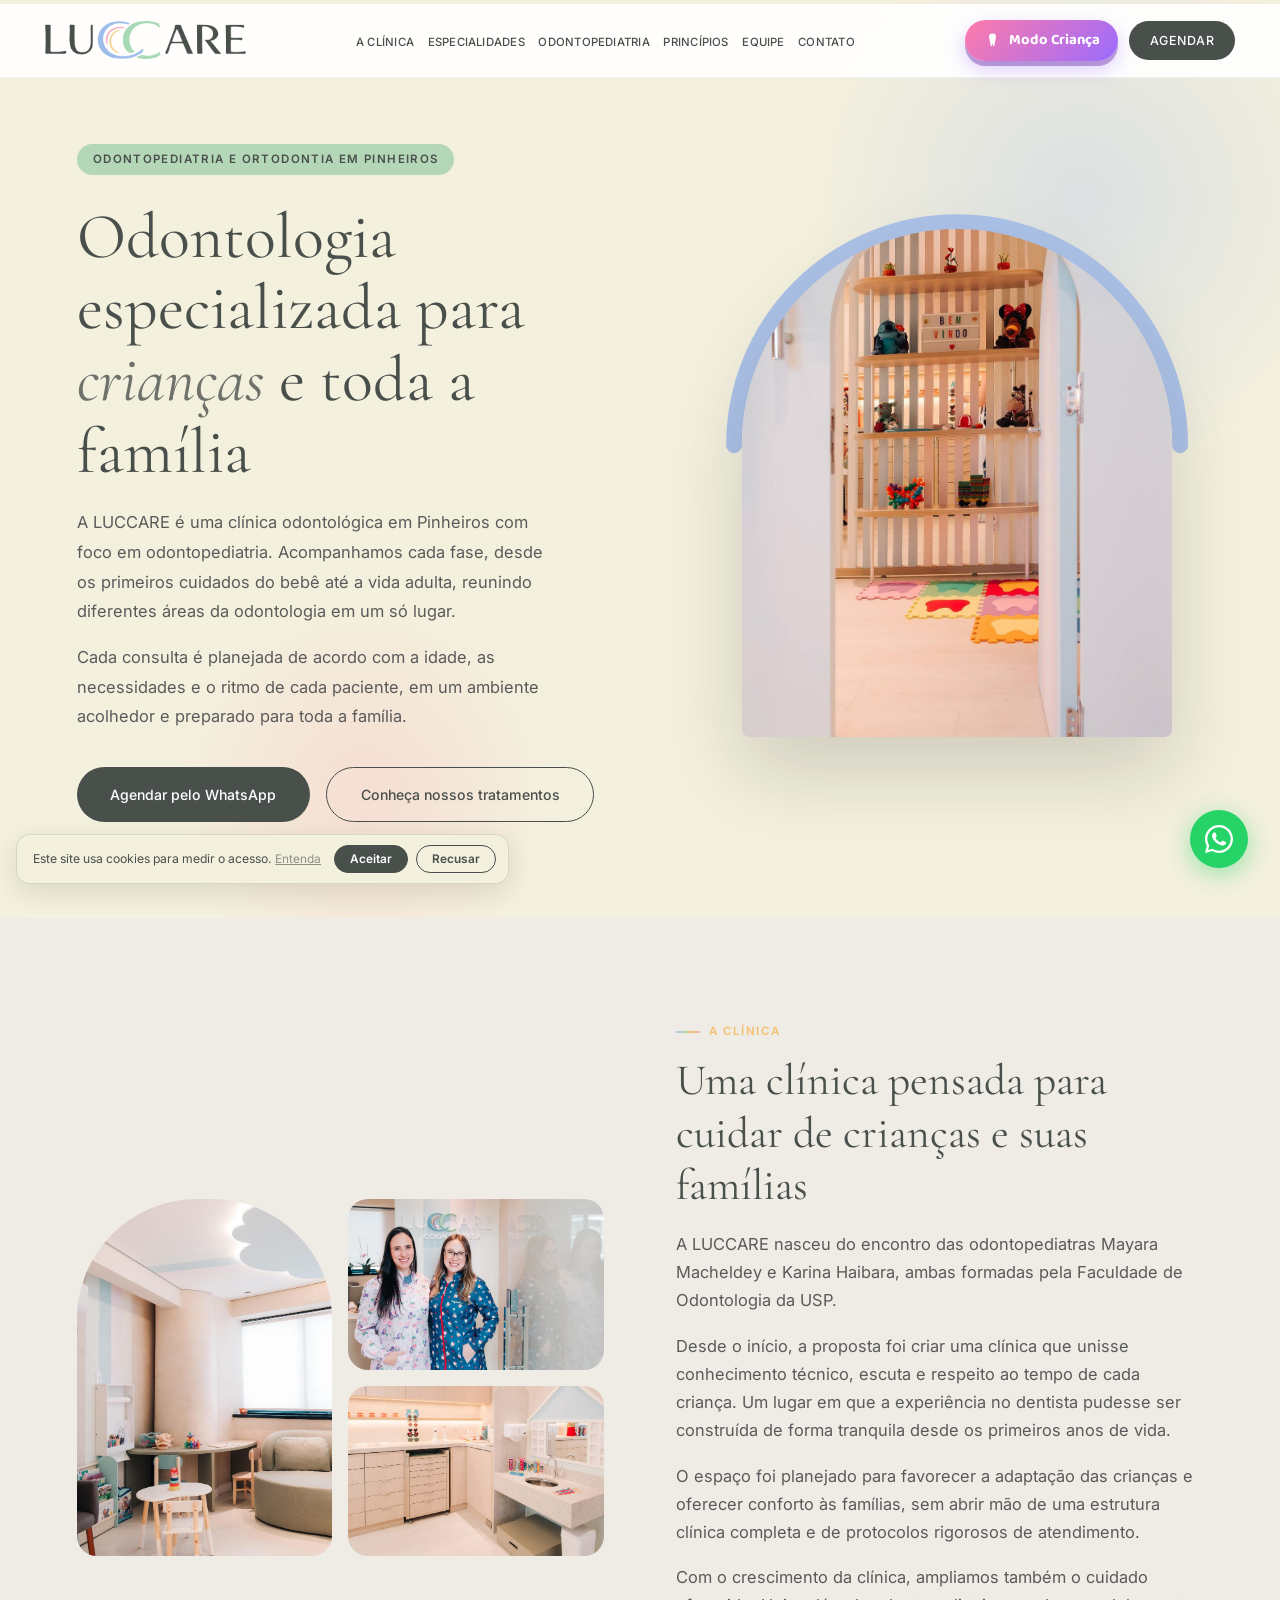
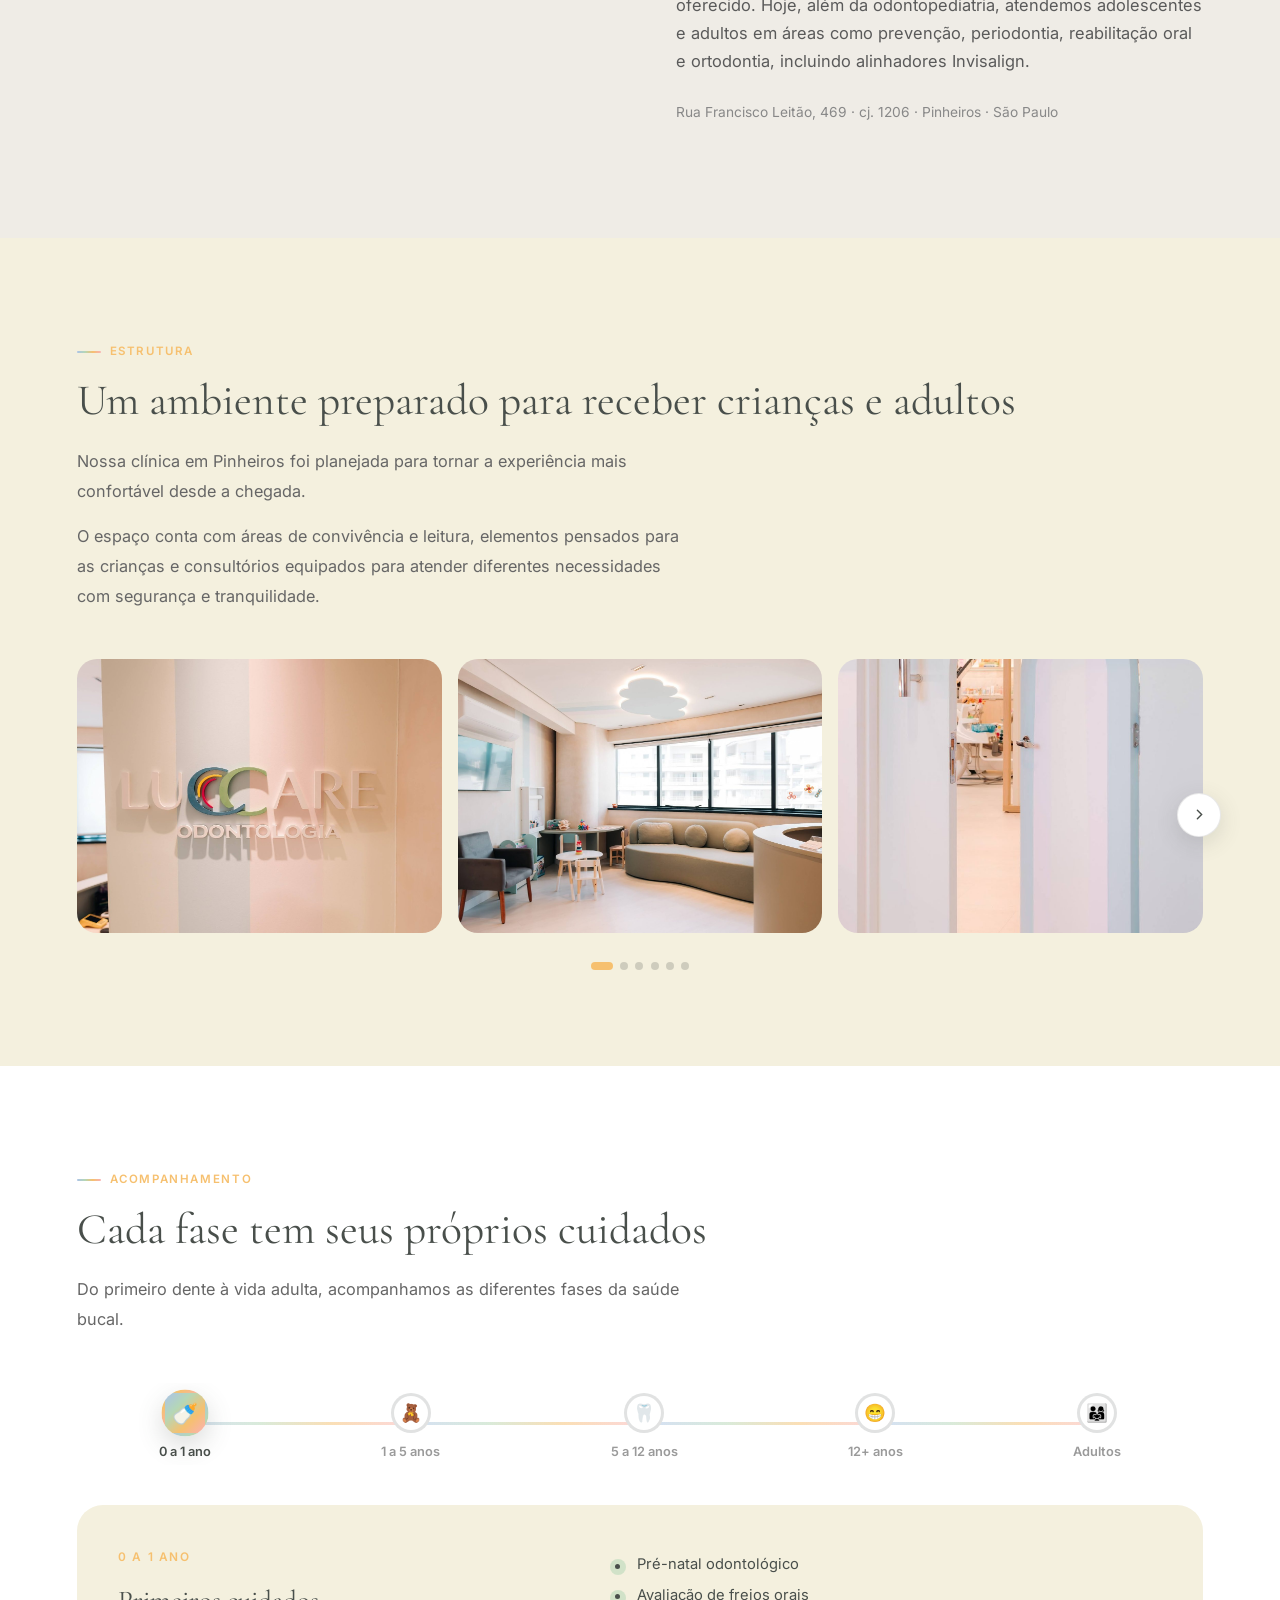
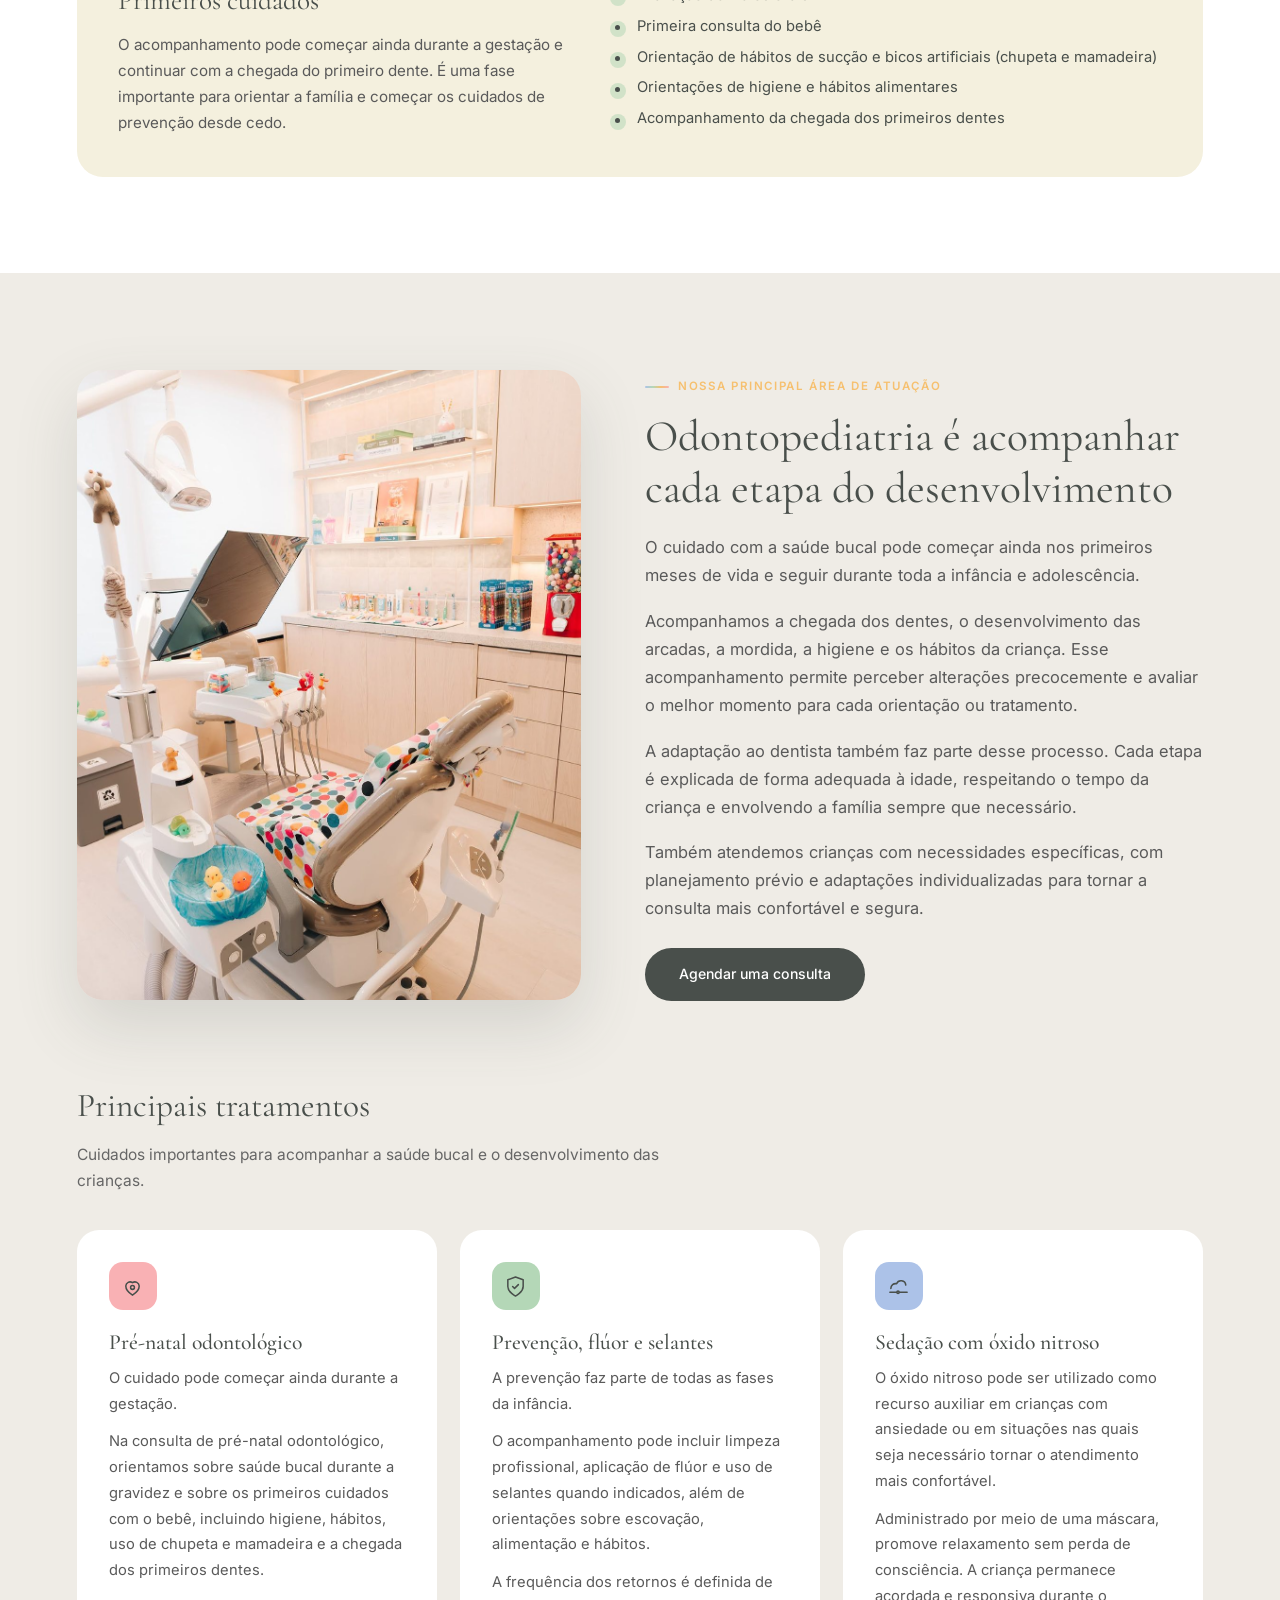
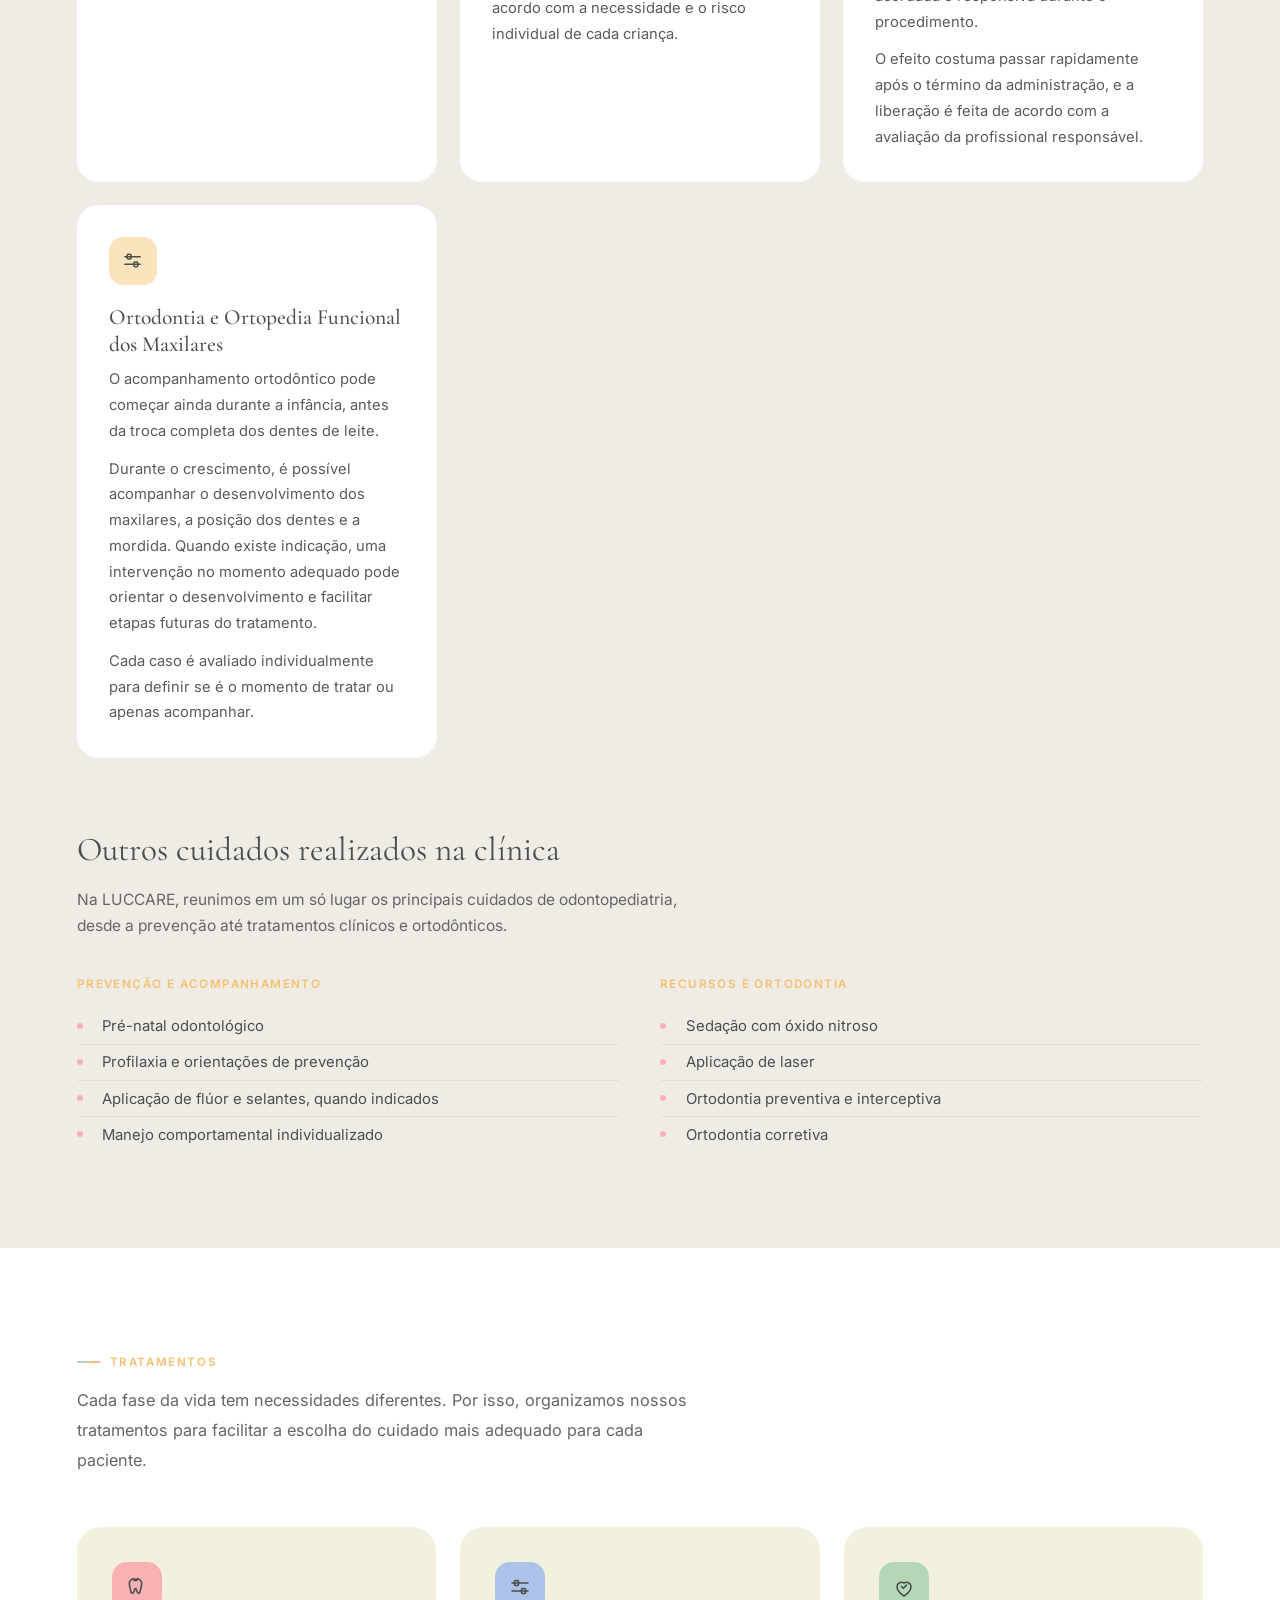
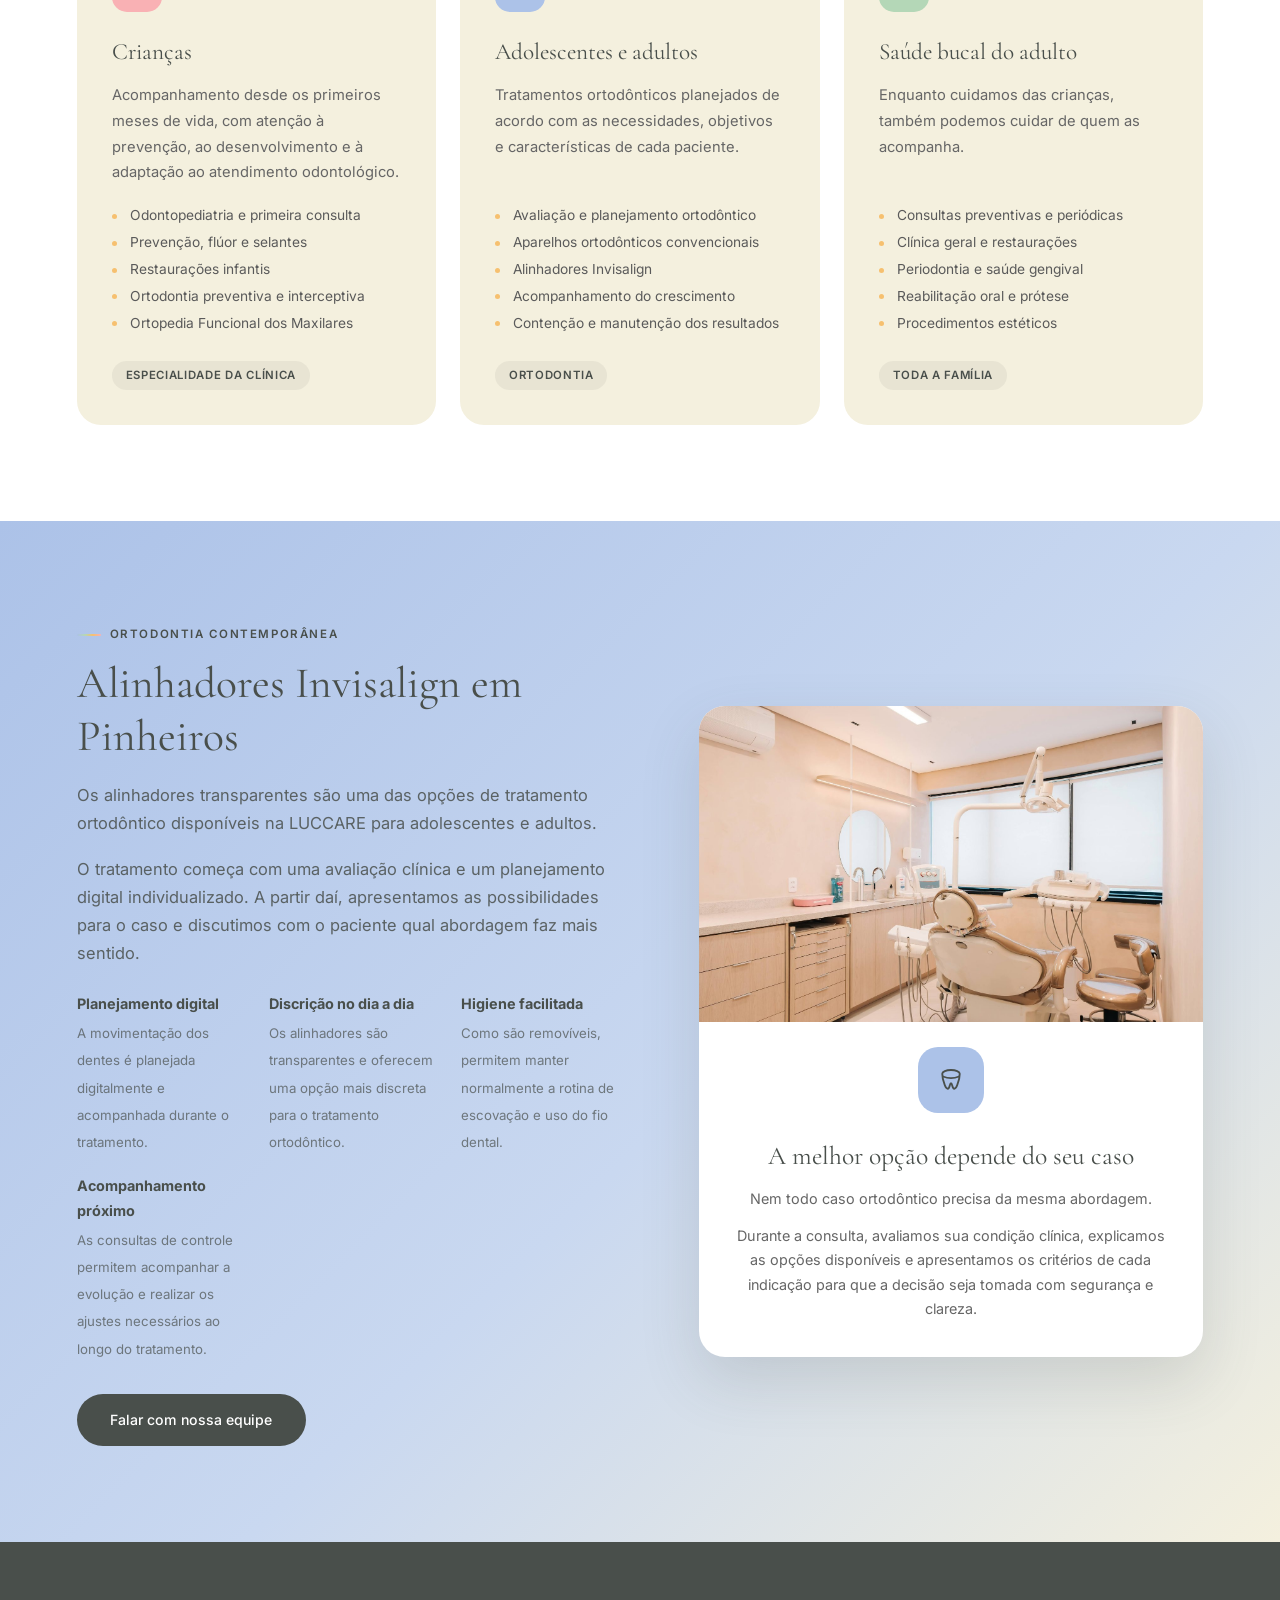
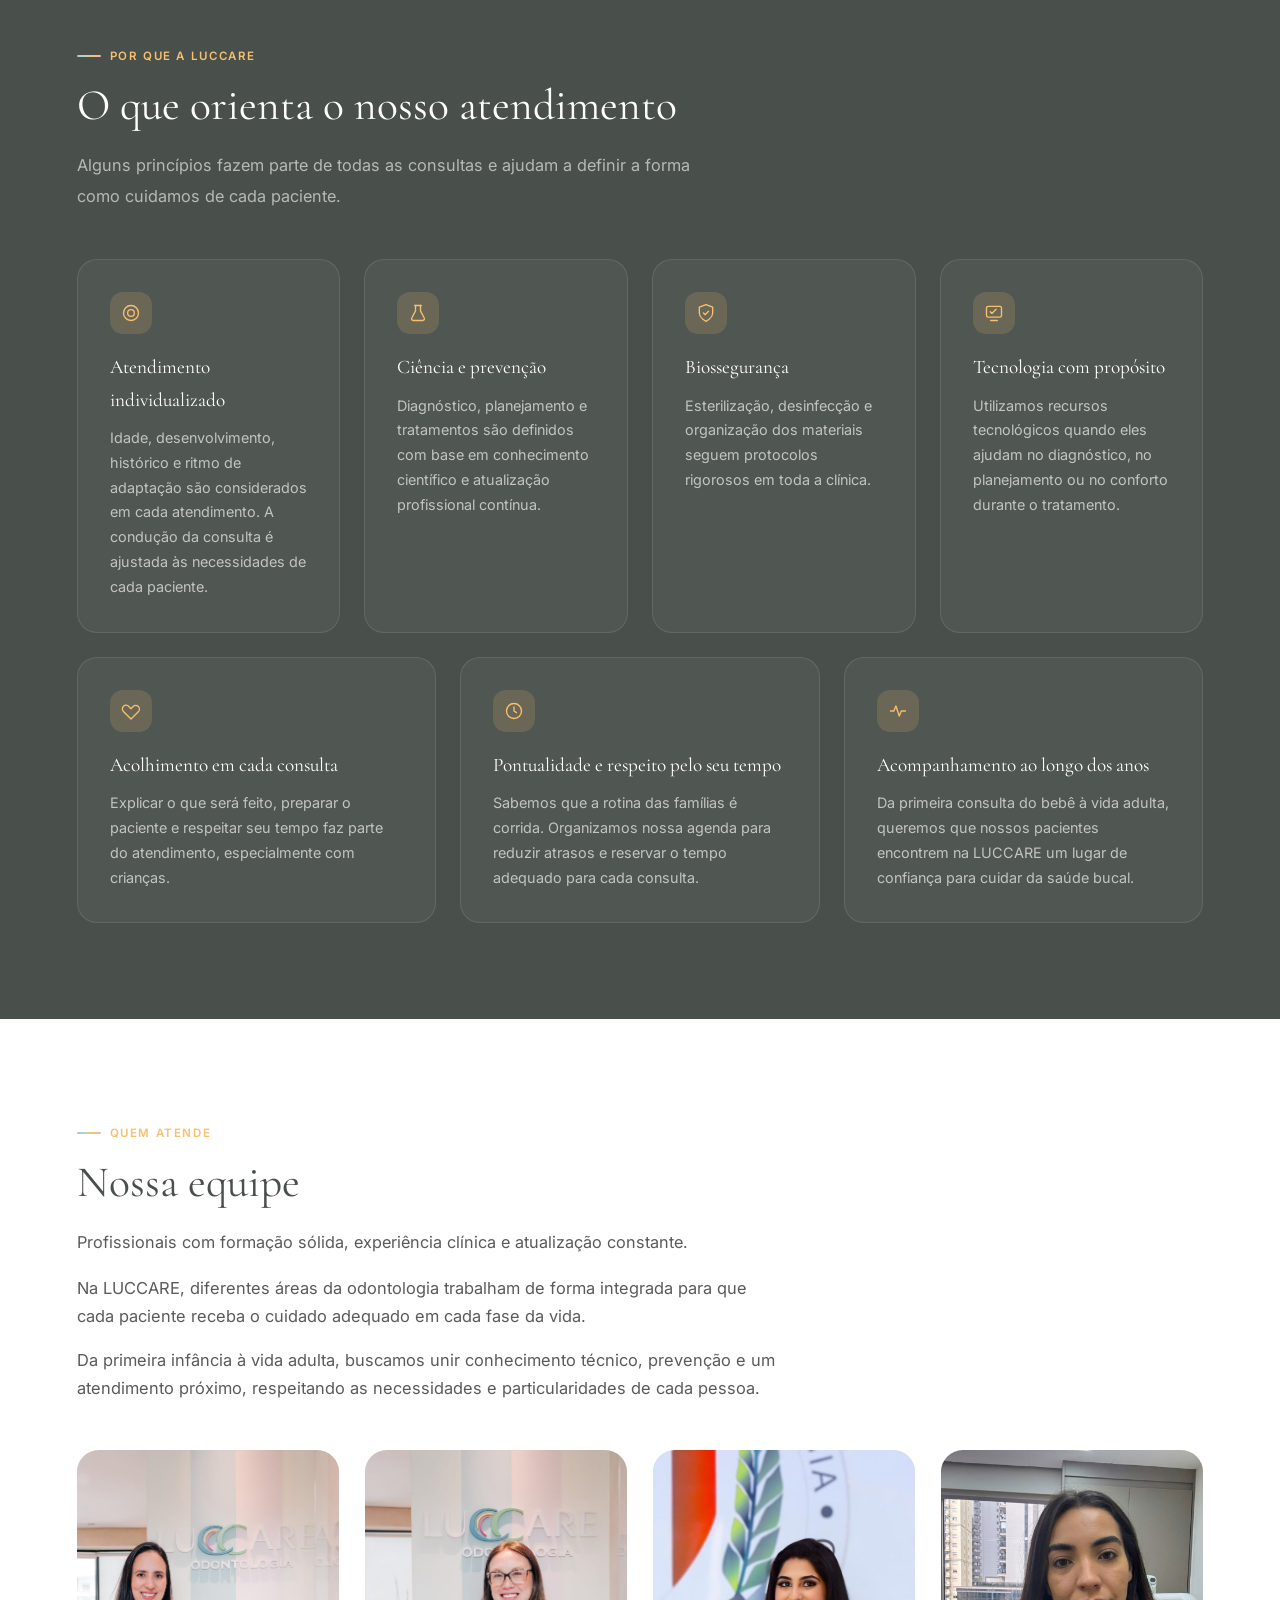
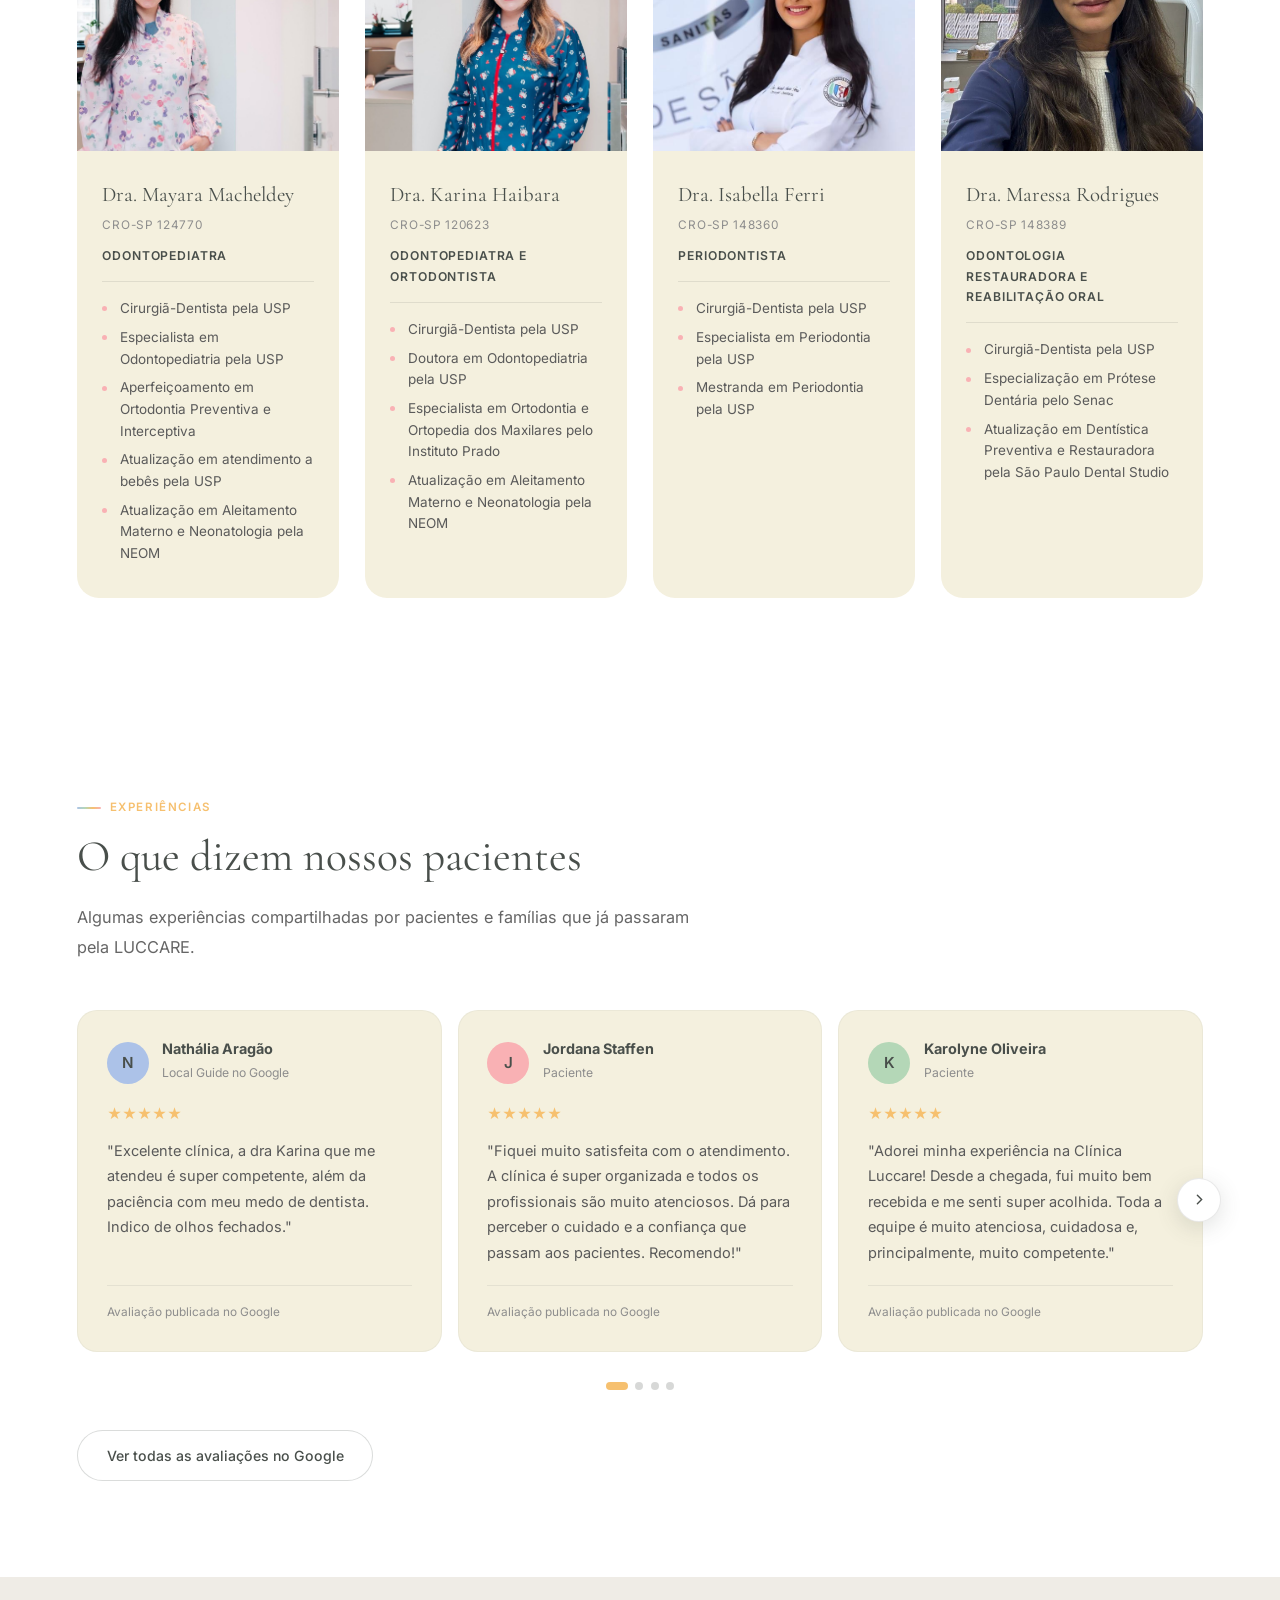
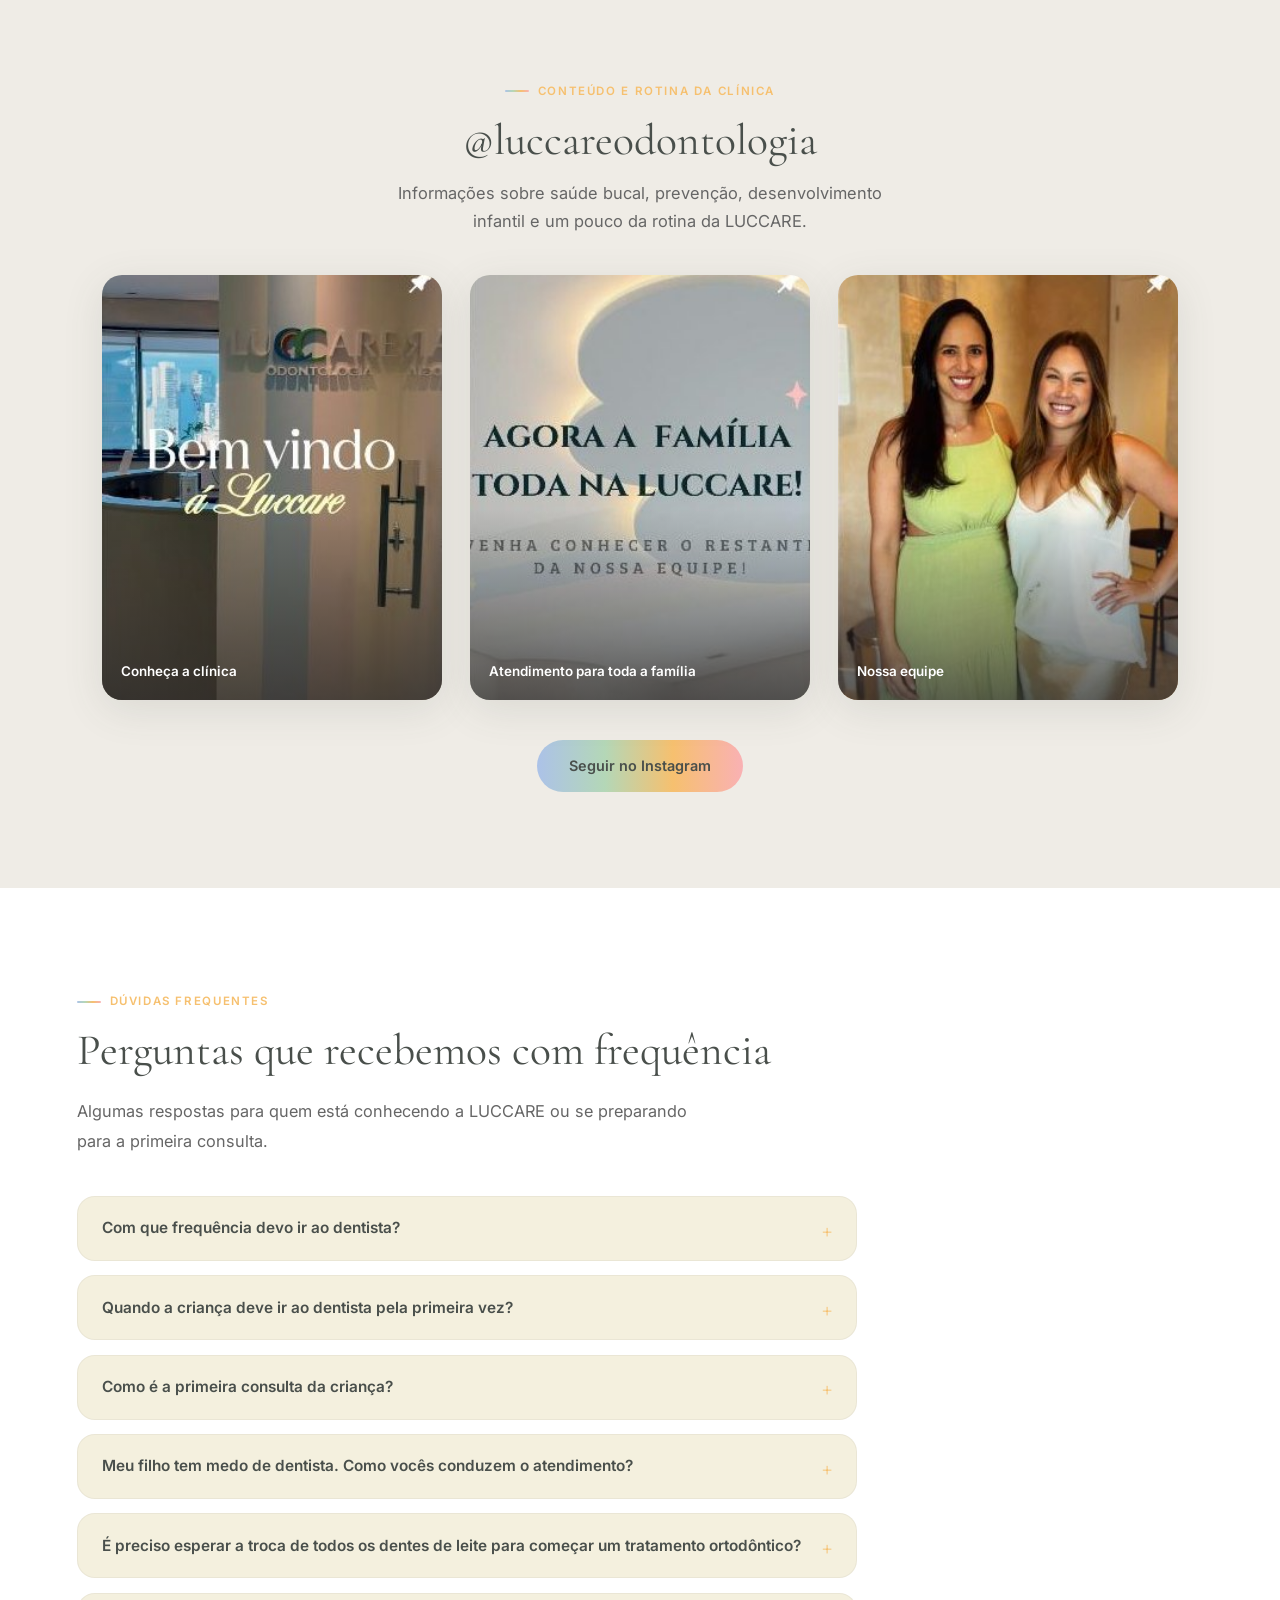
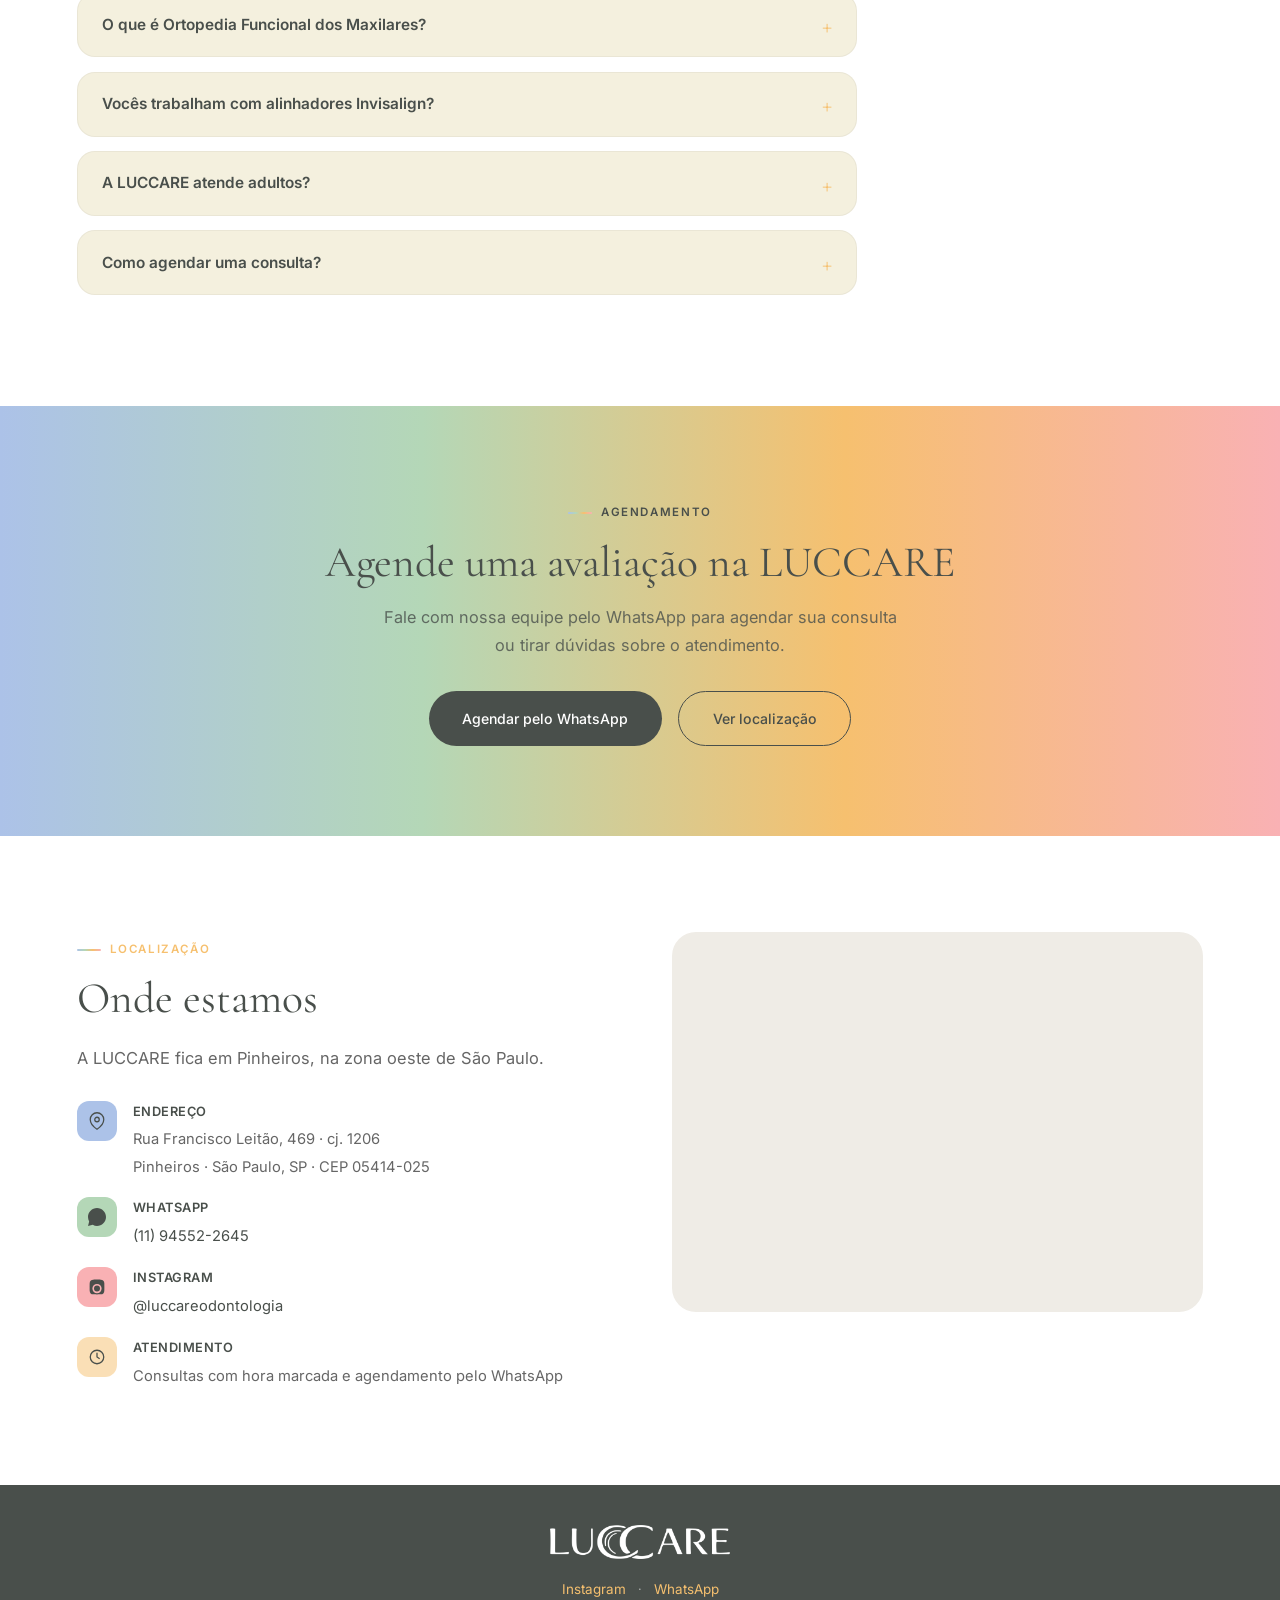
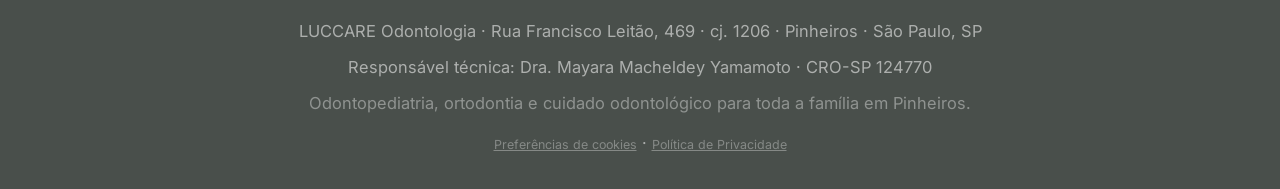
==== commit bce17938: "Add files via upload" ====
--- a/index.html
+++ b/index.html
@@ -2,24 +2,48 @@
 <html lang="pt-BR">
 <head>
 <meta charset="UTF-8" />
-<!-- Google Tag Manager -->
+<!-- Google Consent Mode v2 + Google Tag Manager -->
 <script>
-/* LUCCARE - o GTM so sobe com autorizacao, e NUNCA no Modo Crianca.
-   - sem escolha feita: nada carrega (a LGPD pede consentimento previo para
-     cookie nao essencial; medir audiencia nao e essencial);
-   - "Aceitar" no aviso discreto do rodape chama __gtmAceitar() e so ai o
-     conteiner sobe;
-   - "Recusar" grava a recusa e nada sobe, nem nas proximas visitas;
-   - Modo Crianca (Cantinho do Toddy): bloqueado sempre, com ou sem aceite.
-     LGPD Art. 14 - dado de crianca exige consentimento especifico e em
-     destaque de um dos pais, que o site nao tem como colher aqui.
-   A escolha fica em localStorage['luccare_cookies'] e pode ser trocada pelo
-   link "Preferencias de cookies" no rodape. */
+/* LUCCARE - consentimento e medicao.
+
+   SITE NORMAL - Consent Mode v2 no modo avancado: o conteiner GTM-T7B4GD3L
+   carrega sempre, mas os quatro estados nascem 'denied'. Nesse estado as tags
+   do Google rodam sem cookie e sem identificador. "Aceitar" manda um
+   consent update para 'granted'; "Recusar" mantem 'denied'. A escolha fica em
+   localStorage['luccare_cookies'] (sim/nao) e pode ser trocada pelo link
+   "Preferencias de cookies" no rodape.
+
+   MODO CRIANCA (Cantinho do Toddy) - zero medicao, com ou sem aceite.
+   LGPD Art. 14: dado de crianca exige consentimento especifico e em destaque
+   de um dos pais, que o site nao tem como colher aqui. Tres camadas:
+     1. abrindo direto numa tela do Cantinho, o gtm.js nem e pedido;
+     2. entrando pelo botao Kids com o conteiner ja no ar, liga o opt-out
+        oficial do Google (window['ga-disable-<ID>']) para cada ID carregado;
+     3. manda consent update negado e substitui dataLayer.push por funcao
+        vazia, entao nenhum gatilho do conteiner dispara.
+   Nao religa sozinho: so na proxima abertura da pagina. */
 (function(w,d){
   var KIDS=['brincar','hub','escovar','caca','consulta','lanche','memoria','ordem','timer','certificado'];
   var CHAVE='luccare_cookies';
   w.dataLayer=w.dataLayer||[];
   function gtag(){w.dataLayer.push(arguments);}
+
+  var esc=null;try{esc=localStorage.getItem(CHAVE);}catch(e){}
+  w.__gtmEscolha=esc;
+  var ok=(esc==='sim');
+
+  /* precisa vir ANTES do conteiner: e o estado com que as tags nascem */
+  gtag('consent','default',{
+    ad_storage:        ok?'granted':'denied',
+    ad_user_data:      ok?'granted':'denied',
+    ad_personalization:ok?'granted':'denied',
+    analytics_storage: ok?'granted':'denied',
+    wait_for_update:500
+  });
+  gtag('set','ads_data_redaction',!ok);
+  w.dataLayer.push({event:'luccare_consentimento',
+    consentimento:ok?'aceito':(esc==='nao'?'recusado':'pendente')});
+
   function carregar(){
     if(w.__gtmOff||w.__gtmOn)return;
     w.__gtmOn=true;
@@ -29,39 +53,52 @@
     'https://www.googletagmanager.com/gtm.js?id='+i+dl;f.parentNode.insertBefore(j,f);
     })(w,d,'script','dataLayer','GTM-T7B4GD3L');
   }
+  var NEGADO={ad_storage:'denied',ad_user_data:'denied',
+              ad_personalization:'denied',analytics_storage:'denied'};
+  var LIBERADO={ad_storage:'granted',ad_user_data:'granted',
+                ad_personalization:'granted',analytics_storage:'granted'};
+
   w.__gtmModoCrianca=function(){
     if(w.__gtmMudo)return;
     w.__gtmOff=true;
     if(!w.__gtmOn)return;            /* nunca subiu: nao ha o que calar */
     w.__gtmMudo=true;
     try{
+      /* opt-out oficial do Google, por ID ja carregado no conteiner.
+         Nao e uma tag: e a chave que desliga a medicao daquele ID. */
+      var ids=w.google_tag_manager||{};
+      for(var k in ids){if(/^(G|UA|AW|DC|GT|MC)-/.test(k))w['ga-disable-'+k]=true;}
+      w['ga-disable-G-EKZZVS4P3Z']=true;
+      gtag('consent','update',NEGADO);
+      gtag('set','ads_data_redaction',true);
       w.dataLayer.push({event:'luccare_modo_crianca',modo:'crianca'});
-      gtag('consent','update',{ad_storage:'denied',ad_user_data:'denied',
-        ad_personalization:'denied',analytics_storage:'denied',
-        personalization_storage:'denied'});
-      /* corta o cano: sem push, nenhum gatilho do conteiner dispara */
       w.dataLayer.push=function(){return 0;};
     }catch(e){}
   };
   w.__gtmAceitar=function(){
     try{localStorage.setItem(CHAVE,'sim');}catch(e){}
     w.__gtmEscolha='sim';
-    if(w.__gtmMudo)return;                                   /* ja calado nesta pagina */
-    if(d.body&&d.body.classList.contains('kids'))return;
-    w.__gtmOff=false;
-    carregar();
+    if(w.__gtmMudo||w.__gtmOff)return;
+    try{
+      gtag('consent','update',LIBERADO);
+      gtag('set','ads_data_redaction',false);
+      w.dataLayer.push({event:'luccare_consentimento',consentimento:'aceito'});
+    }catch(e){}
   };
   w.__gtmRecusar=function(){
     try{localStorage.setItem(CHAVE,'nao');}catch(e){}
     w.__gtmEscolha='nao';
-    w.__gtmOff=true;
+    if(w.__gtmMudo||w.__gtmOff)return;
+    try{
+      gtag('consent','update',NEGADO);
+      gtag('set','ads_data_redaction',true);
+      w.dataLayer.push({event:'luccare_consentimento',consentimento:'recusado'});
+    }catch(e){}
   };
-  var esc=null;try{esc=localStorage.getItem(CHAVE);}catch(e){}
-  w.__gtmEscolha=esc;
+
   var h=(w.location.hash||'').replace('#','').toLowerCase();
-  if(h&&KIDS.indexOf(h)>=0)w.__gtmModoCrianca();
-  else if(esc==='sim')carregar();
-  else w.__gtmOff=true;              /* sem escolha, ou recusado: nada sobe */
+  if(h&&KIDS.indexOf(h)>=0)w.__gtmModoCrianca();   /* nem carrega */
+  else carregar();
 })(window,document);
 </script>
 <!-- End Google Tag Manager -->
@@ -69,6 +106,21 @@
 <title>LUCCARE Odontologia | Odontopediatria e Ortodontia em Pinheiros</title>
 <meta name="description" content="Clínica odontológica em Pinheiros com foco em odontopediatria. Atendimento para bebês, crianças, adolescentes e adultos, com prevenção, ortodontia e Invisalign." />
 <link rel="icon" type="image/png" href="assets/favicon.png" />
+<link rel="canonical" href="https://luccareodontologia.com.br/" />
+<meta property="og:type" content="website" />
+<meta property="og:site_name" content="LUCCARE Odontologia" />
+<meta property="og:locale" content="pt_BR" />
+<meta property="og:url" content="https://luccareodontologia.com.br/" />
+<meta property="og:title" content="LUCCARE Odontologia | Odontopediatria e Ortodontia em Pinheiros" />
+<meta property="og:description" content="Clínica odontológica em Pinheiros com foco em odontopediatria. Atendimento para bebês, crianças, adolescentes e adultos, com prevenção, ortodontia e Invisalign." />
+<meta property="og:image" content="https://luccareodontologia.com.br/assets/og-luccare.jpg" />
+<meta property="og:image:width" content="1200" />
+<meta property="og:image:height" content="630" />
+<meta property="og:image:alt" content="Dra. Mayara Macheldey e Dra. Karina Haibara na recepção da LUCCARE Odontologia" />
+<meta name="twitter:card" content="summary_large_image" />
+<meta name="twitter:title" content="LUCCARE Odontologia | Odontopediatria e Ortodontia em Pinheiros" />
+<meta name="twitter:description" content="Clínica odontológica em Pinheiros com foco em odontopediatria. Atendimento para bebês, crianças, adolescentes e adultos, com prevenção, ortodontia e Invisalign." />
+<meta name="twitter:image" content="https://luccareodontologia.com.br/assets/og-luccare.jpg" />
 <link rel="preconnect" href="https://fonts.googleapis.com" />
 <link rel="preconnect" href="https://fonts.gstatic.com" crossorigin />
 <link href="https://fonts.googleapis.com/css2?family=Cormorant+Garamond:ital,wght@0,300;0,400;0,500;0,600;1,300;1,400&family=Inter:wght@300;400;500;600;700;800&family=Baloo+2:wght@500;600;700;800&display=swap" rel="stylesheet" />
@@ -1068,6 +1120,52 @@
 }
 @media(prefers-reduced-motion:reduce){.cookie-aviso{animation:none}}
 </style>
+<script type="application/ld+json">
+{
+  "@context": "https://schema.org",
+  "@type": "Dentist",
+  "@id": "https://luccareodontologia.com.br/#clinica",
+  "name": "LUCCARE Odontologia",
+  "url": "https://luccareodontologia.com.br/",
+  "image": "https://luccareodontologia.com.br/assets/og-luccare.jpg",
+  "logo": "https://luccareodontologia.com.br/assets/logo_color.png",
+  "description": "Clínica odontológica em Pinheiros com foco em odontopediatria. Atendimento para bebês, crianças, adolescentes e adultos, com prevenção, ortodontia e Invisalign.",
+  "slogan": "Onde cada pequeno sorriso é tratado com muito cuidado e amor!",
+  "telephone": "+55 11 94552-2645",
+  "priceRange": "$$",
+  "address": {
+    "@type": "PostalAddress",
+    "streetAddress": "Rua Francisco Leitão, 469 - cj. 1206",
+    "addressLocality": "São Paulo",
+    "addressRegion": "SP",
+    "postalCode": "05414-025",
+    "addressCountry": "BR"
+  },
+  "areaServed": { "@type": "Place", "name": "Pinheiros, São Paulo" },
+  "hasMap": "https://www.google.com/maps?cid=6810645429241199466",
+  "sameAs": [
+    "https://www.instagram.com/luccareodontologia/",
+    "https://www.google.com/maps?cid=6810645429241199466"
+  ],
+  "medicalSpecialty": "Dentistry",
+  "availableService": [
+    { "@type": "MedicalProcedure", "name": "Odontopediatria" },
+    { "@type": "MedicalProcedure", "name": "Pré-natal odontológico" },
+    { "@type": "MedicalProcedure", "name": "Ortodontia" },
+    { "@type": "MedicalProcedure", "name": "Ortopedia Funcional dos Maxilares" },
+    { "@type": "MedicalProcedure", "name": "Alinhadores Invisalign" },
+    { "@type": "MedicalProcedure", "name": "Periodontia" },
+    { "@type": "MedicalProcedure", "name": "Prótese dentária" },
+    { "@type": "MedicalProcedure", "name": "Clareamento dental" }
+  ],
+  "employee": [
+    { "@type": "Person", "name": "Dra. Mayara Macheldey", "jobTitle": "Odontopediatra - CRO-SP 124770" },
+    { "@type": "Person", "name": "Dra. Karina Haibara", "jobTitle": "Odontopediatra e Ortodontista - CRO-SP 120623" },
+    { "@type": "Person", "name": "Dra. Isabella Ferri", "jobTitle": "Periodontista - CRO-SP 148360" },
+    { "@type": "Person", "name": "Dra. Maressa Rodrigues", "jobTitle": "Prótese dentária - CRO-SP 148389" }
+  ]
+}
+</script>
 </head>
 <body>
 
@@ -1094,7 +1192,7 @@
       <svg width="17" height="17" viewBox="0 0 24 24" fill="currentColor" aria-hidden="true"><path d="M12 2c-3.2 0-5 1.8-5 4.2 0 1.2.3 2.2.6 3.6.5 2.3 1 5 1.4 7.6.2 1.4.5 2.6 1.3 2.6.7 0 1-.9 1.2-2 .2-1 .3-1.9.5-1.9s.3.9.5 1.9c.2 1.1.5 2 1.2 2 .8 0 1.1-1.2 1.3-2.6.4-2.6.9-5.3 1.4-7.6.3-1.4.6-2.4.6-3.6C17 3.8 15.2 2 12 2z"/></svg>
       <span>Modo Criança</span>
     </button>
-    <a href="https://wa.me/5511945522645?text=Ol%C3%A1!%20Gostaria%20de%20agendar%20uma%20consulta%20na%20LUCCARE." class="nav-cta" target="_blank" rel="noopener">Agendar</a>
+    <a data-track="whatsapp" data-location="nav" href="https://wa.me/5511945522645?text=Ol%C3%A1!%20Gostaria%20de%20agendar%20uma%20consulta%20na%20LUCCARE." class="nav-cta" target="_blank" rel="noopener">Agendar</a>
     <button class="nav-burguer" id="navBurguer" type="button" aria-label="Abrir o menu" aria-expanded="false" aria-controls="navPainel">
       <span></span><span></span><span></span>
     </button>
@@ -1103,7 +1201,7 @@
 
 <!-- menu de telas menores: antes o menu simplesmente sumia abaixo de 1100px -->
 <div class="nav-painel" id="navPainel" hidden>
-  <a class="painel-cta" href="https://wa.me/5511945522645?text=Ol%C3%A1!%20Gostaria%20de%20agendar%20uma%20consulta%20na%20LUCCARE." target="_blank" rel="noopener">Agendar pelo WhatsApp</a>
+  <a data-track="whatsapp" data-location="menu" class="painel-cta" href="https://wa.me/5511945522645?text=Ol%C3%A1!%20Gostaria%20de%20agendar%20uma%20consulta%20na%20LUCCARE." target="_blank" rel="noopener">Agendar pelo WhatsApp</a>
   <nav aria-label="Menu principal">
     <a href="#sobre">A clínica</a>
     <a href="#fases">Especialidades</a>
@@ -1125,7 +1223,7 @@
     <p>A LUCCARE é uma clínica odontológica em Pinheiros com foco em odontopediatria. Acompanhamos cada fase, desde os primeiros cuidados do bebê até a vida adulta, reunindo diferentes áreas da odontologia em um só lugar.</p>
     <p>Cada consulta é planejada de acordo com a idade, as necessidades e o ritmo de cada paciente, em um ambiente acolhedor e preparado para toda a família.</p>
     <div class="hero-acoes">
-      <a href="https://wa.me/5511945522645?text=Ol%C3%A1!%20Gostaria%20de%20agendar%20uma%20consulta%20na%20LUCCARE." class="btn-primary" target="_blank" rel="noopener">Agendar pelo WhatsApp</a>
+      <a data-track="whatsapp" data-location="hero" href="https://wa.me/5511945522645?text=Ol%C3%A1!%20Gostaria%20de%20agendar%20uma%20consulta%20na%20LUCCARE." class="btn-primary" target="_blank" rel="noopener">Agendar pelo WhatsApp</a>
       <a href="#tratamentos" class="btn-secondary">Conheça nossos tratamentos</a>
     </div>
   </div>
@@ -1200,7 +1298,7 @@
       <p>Acompanhamos a chegada dos dentes, o desenvolvimento das arcadas, a mordida, a higiene e os hábitos da criança. Esse acompanhamento permite perceber alterações precocemente e avaliar o melhor momento para cada orientação ou tratamento.</p>
       <p>A adaptação ao dentista também faz parte desse processo. Cada etapa é explicada de forma adequada à idade, respeitando o tempo da criança e envolvendo a família sempre que necessário.</p>
       <p>Também atendemos crianças com necessidades específicas, com planejamento prévio e adaptações individualizadas para tornar a consulta mais confortável e segura.</p>
-      <a href="https://wa.me/5511945522645?text=Ol%C3%A1!%20Gostaria%20de%20agendar%20uma%20consulta%20de%20odontopediatria." class="btn-primary" target="_blank" rel="noopener" style="margin-top:.5rem">Agendar uma consulta</a>
+      <a data-track="whatsapp" data-location="odontopediatria" href="https://wa.me/5511945522645?text=Ol%C3%A1!%20Gostaria%20de%20agendar%20uma%20consulta%20de%20odontopediatria." class="btn-primary" target="_blank" rel="noopener" style="margin-top:.5rem">Agendar uma consulta</a>
     </div>
   </div>
 
@@ -1276,7 +1374,7 @@
         <div class="invis-ponto"><strong>Higiene facilitada</strong><span>Como são removíveis, permitem manter normalmente a rotina de escovação e uso do fio dental.</span></div>
         <div class="invis-ponto"><strong>Acompanhamento próximo</strong><span>As consultas de controle permitem acompanhar a evolução e realizar os ajustes necessários ao longo do tratamento.</span></div>
       </div>
-      <a href="https://wa.me/5511945522645?text=Ol%C3%A1!%20Gostaria%20de%20saber%20mais%20sobre%20alinhadores%20Invisalign%20na%20LUCCARE." class="btn-primary" target="_blank" rel="noopener">Falar com nossa equipe</a>
+      <a data-track="whatsapp" data-location="invisalign" href="https://wa.me/5511945522645?text=Ol%C3%A1!%20Gostaria%20de%20saber%20mais%20sobre%20alinhadores%20Invisalign%20na%20LUCCARE." class="btn-primary" target="_blank" rel="noopener">Falar com nossa equipe</a>
     </div>
     <div class="invis-card">
       <div class="invis-foto"><img src="assets/invisalign.jpg" loading="lazy" alt="Consultório da LUCCARE preparado para atendimento de adolescentes e adultos" /></div>
@@ -1353,7 +1451,7 @@
     <button class="carrossel-btn next" type="button" aria-label="Próxima"><svg width="17" height="17" viewBox="0 0 24 24" fill="none" stroke="currentColor" stroke-width="2" stroke-linecap="round"><path d="M9 18l6-6-6-6"/></svg></button>
     <div class="carrossel-dots"></div>
   </div>
-  <a class="btn-google" href="https://www.google.com/maps?cid=6810645429241199466" target="_blank" rel="noopener">Ver todas as avaliações no Google</a>
+  <a data-track="maps" data-location="avaliacoes" class="btn-google" href="https://www.google.com/maps?cid=6810645429241199466" target="_blank" rel="noopener">Ver todas as avaliações no Google</a>
 </section>
 
 <section id="instagram">
@@ -1361,11 +1459,11 @@
   <h2>@luccareodontologia</h2>
   <p>Informações sobre saúde bucal, prevenção, desenvolvimento infantil e um pouco da rotina da LUCCARE.</p>
   <div class="ig-feed">
-    <a class="ig-card" href="https://www.instagram.com/luccareodontologia/reel/DZvMBzwxpTR/" target="_blank" rel="noopener"><img src="assets/ig_post1.jpg" alt="Conheça a clínica" /><div class="ig-overlay"><span>Conheça a clínica</span></div></a>
-    <a class="ig-card" href="https://www.instagram.com/luccareodontologia/p/DV8p5iMDZrB/" target="_blank" rel="noopener"><img src="assets/ig_post2.jpg" alt="Atendimento para toda a família" /><div class="ig-overlay"><span>Atendimento para toda a família</span></div></a>
-    <a class="ig-card" href="https://www.instagram.com/luccareodontologia/p/DVo-REsj6C_/" target="_blank" rel="noopener"><img src="assets/ig_post3.jpg" alt="Nossa equipe" /><div class="ig-overlay"><span>Nossa equipe</span></div></a>
+    <a data-track="instagram" data-location="instagram-1" class="ig-card" href="https://www.instagram.com/luccareodontologia/reel/DZvMBzwxpTR/" target="_blank" rel="noopener"><img src="assets/ig_post1.jpg" alt="Conheça a clínica" /><div class="ig-overlay"><span>Conheça a clínica</span></div></a>
+    <a data-track="instagram" data-location="instagram-2" class="ig-card" href="https://www.instagram.com/luccareodontologia/p/DV8p5iMDZrB/" target="_blank" rel="noopener"><img src="assets/ig_post2.jpg" alt="Atendimento para toda a família" /><div class="ig-overlay"><span>Atendimento para toda a família</span></div></a>
+    <a data-track="instagram" data-location="instagram-3" class="ig-card" href="https://www.instagram.com/luccareodontologia/p/DVo-REsj6C_/" target="_blank" rel="noopener"><img src="assets/ig_post3.jpg" alt="Nossa equipe" /><div class="ig-overlay"><span>Nossa equipe</span></div></a>
   </div>
-  <a class="ig-btn" href="https://www.instagram.com/luccareodontologia/" target="_blank" rel="noopener">Seguir no Instagram</a>
+  <a data-track="instagram" data-location="instagram-botao" class="ig-btn" href="https://www.instagram.com/luccareodontologia/" target="_blank" rel="noopener">Seguir no Instagram</a>
 </section>
 
 <section id="faq">
@@ -1408,7 +1506,7 @@
       <p>Sim.</p>
       <p>Além da odontopediatria, atendemos adolescentes e adultos em consultas preventivas, clínica geral, restaurações, periodontia, reabilitação oral, procedimentos estéticos e ortodontia, incluindo alinhadores Invisalign.</p></div></details>
     <details class="faq-item"><summary>Como agendar uma consulta?</summary><div class="faq-answer">
-      <p>Você pode agendar diretamente pelo WhatsApp no número <a href="https://wa.me/5511945522645" target="_blank" rel="noopener" style="color:var(--dark-gray);font-weight:600">(11) 94552-2645</a>.</p>
+      <p>Você pode agendar diretamente pelo WhatsApp no número <a data-track="whatsapp" data-location="faq" href="https://wa.me/5511945522645" target="_blank" rel="noopener" style="color:var(--dark-gray);font-weight:600">(11) 94552-2645</a>.</p>
       <p>Atendemos com hora marcada na Rua Francisco Leitão, 469, conjunto 1206, em Pinheiros, São Paulo.</p></div></details>
   </div>
 </section>
@@ -1418,7 +1516,7 @@
   <h2>Agende uma avaliação na LUCCARE</h2>
   <p>Fale com nossa equipe pelo WhatsApp para agendar sua consulta ou tirar dúvidas sobre o atendimento.</p>
   <div class="cta-acoes">
-    <a href="https://wa.me/5511945522645?text=Ol%C3%A1!%20Gostaria%20de%20agendar%20uma%20consulta%20na%20LUCCARE." class="btn-primary" target="_blank" rel="noopener">Agendar pelo WhatsApp</a>
+    <a data-track="whatsapp" data-location="agendar" href="https://wa.me/5511945522645?text=Ol%C3%A1!%20Gostaria%20de%20agendar%20uma%20consulta%20na%20LUCCARE." class="btn-primary" target="_blank" rel="noopener">Agendar pelo WhatsApp</a>
     <a href="#contato" class="btn-secondary">Ver localização</a>
   </div>
 </section>
@@ -1432,9 +1530,9 @@
       <div class="contato-item"><div class="contato-icon blue"><svg width="18" height="18" viewBox="0 0 24 24" fill="none" stroke="currentColor" stroke-width="1.7" stroke-linecap="round" stroke-linejoin="round"><path d="M21 10c0 7-9 13-9 13s-9-6-9-13a9 9 0 0118 0z"/><circle cx="12" cy="10" r="3"/></svg></div>
         <div><strong>Endereço</strong><span>Rua Francisco Leitão, 469 · cj. 1206<br/>Pinheiros · São Paulo, SP · CEP 05414-025</span></div></div>
       <div class="contato-item"><div class="contato-icon green"><svg width="18" height="18" viewBox="0 0 24 24" fill="currentColor"><path d="M12 0C5.373 0 0 5.373 0 12c0 2.123.554 4.116 1.524 5.849L.057 23.996l6.305-1.654A11.954 11.954 0 0012 24c6.627 0 12-5.373 12-12S18.627 0 12 0z"/></svg></div>
-        <div><strong>WhatsApp</strong><a href="https://wa.me/5511945522645" target="_blank" rel="noopener">(11) 94552-2645</a></div></div>
+        <div><strong>WhatsApp</strong><a data-track="whatsapp" data-location="contato" href="https://wa.me/5511945522645" target="_blank" rel="noopener">(11) 94552-2645</a></div></div>
       <div class="contato-item"><div class="contato-icon pink"><svg width="18" height="18" viewBox="0 0 24 24" fill="currentColor"><path d="M12 2.163c3.204 0 3.584.012 4.85.07 3.252.148 4.771 1.691 4.919 4.919.058 1.265.069 1.645.069 4.849 0 3.205-.012 3.584-.069 4.849-.149 3.225-1.664 4.771-4.919 4.919-1.266.058-1.644.07-4.85.07-3.204 0-3.584-.012-4.849-.07-3.26-.149-4.771-1.699-4.919-4.92-.058-1.265-.07-1.644-.07-4.849 0-3.204.013-3.583.07-4.849.149-3.227 1.664-4.771 4.919-4.919 1.266-.057 1.645-.069 4.849-.069zm0 5.838a6.162 6.162 0 100 12.324 6.162 6.162 0 000-12.324zm0 10.162a4 4 0 110-8 4 4 0 010 8z"/></svg></div>
-        <div><strong>Instagram</strong><a href="https://www.instagram.com/luccareodontologia/" target="_blank" rel="noopener">@luccareodontologia</a></div></div>
+        <div><strong>Instagram</strong><a data-track="instagram" data-location="contato" href="https://www.instagram.com/luccareodontologia/" target="_blank" rel="noopener">@luccareodontologia</a></div></div>
       <div class="contato-item"><div class="contato-icon gold"><svg width="18" height="18" viewBox="0 0 24 24" fill="none" stroke="currentColor" stroke-width="1.7" stroke-linecap="round"><circle cx="12" cy="12" r="9"/><path d="M12 7v5l3 2"/></svg></div>
         <div><strong>Atendimento</strong><span>Consultas com hora marcada e agendamento pelo WhatsApp</span></div></div>
     </div>
@@ -1444,11 +1542,11 @@
 
 <footer>
   <div class="footer-logo"><img src="assets/logo_white.png" alt="LUCCARE Odontologia" /></div>
-  <div class="footer-social"><a href="https://www.instagram.com/luccareodontologia/" target="_blank" rel="noopener">Instagram</a> · <a href="https://wa.me/5511945522645" target="_blank" rel="noopener">WhatsApp</a></div>
+  <div class="footer-social"><a data-track="instagram" data-location="footer" href="https://www.instagram.com/luccareodontologia/" target="_blank" rel="noopener">Instagram</a> · <a data-track="whatsapp" data-location="footer" href="https://wa.me/5511945522645" target="_blank" rel="noopener">WhatsApp</a></div>
   <p>LUCCARE Odontologia · Rua Francisco Leitão, 469 · cj. 1206 · Pinheiros · São Paulo, SP</p>
   <p style="margin-top:.5rem">Responsável técnica: Dra. Mayara Macheldey Yamamoto · CRO-SP 124770</p>
   <p style="margin-top:.5rem;opacity:.7">Odontopediatria, ortodontia e cuidado odontológico para toda a família em Pinheiros.</p>
-  <p style="margin-top:.75rem"><button type="button" class="link-cookies" id="cookieRever">Preferências de cookies</button></p>
+  <p style="margin-top:.75rem"><button type="button" class="link-cookies" id="cookieRever">Preferências de cookies</button> · <a class="link-cookies" href="politica-de-privacidade.html">Política de Privacidade</a></p>
 </footer>
 <!-- aviso de cookies: só aparece enquanto não houver escolha -->
 <div class="cookie-aviso" id="cookieAviso" role="region" aria-label="Aviso sobre cookies">
@@ -1461,7 +1559,7 @@
 </div>
 
 
-<a href="https://wa.me/5511945522645?text=Ol%C3%A1!%20Gostaria%20de%20agendar%20uma%20consulta%20na%20LUCCARE." class="whatsapp-float" target="_blank" rel="noopener" aria-label="WhatsApp">
+<a data-track="whatsapp" data-location="flutuante" href="https://wa.me/5511945522645?text=Ol%C3%A1!%20Gostaria%20de%20agendar%20uma%20consulta%20na%20LUCCARE." class="whatsapp-float" target="_blank" rel="noopener" aria-label="WhatsApp">
   <svg viewBox="0 0 24 24"><path d="M12 0C5.373 0 0 5.373 0 12c0 2.123.554 4.116 1.524 5.849L.057 23.996l6.305-1.654A11.954 11.954 0 0012 24c6.627 0 12-5.373 12-12S18.627 0 12 0zm0 22c-1.897 0-3.67-.51-5.194-1.394l-.373-.22-3.742.981.999-3.649-.242-.375A9.953 9.953 0 012 12C2 6.477 6.477 2 12 2s10 4.477 10 10-4.477 10-10 10z"/><path d="M17.472 14.382c-.297-.149-1.758-.867-2.03-.967-.273-.099-.471-.148-.67.15-.197.297-.767.966-.94 1.164-.173.199-.347.223-.644.075-.297-.15-1.255-.463-2.39-1.475-.883-.788-1.48-1.761-1.653-2.059-.173-.297-.018-.458.13-.606.134-.133.298-.347.446-.52.149-.174.198-.298.298-.497.099-.198.05-.371-.025-.52-.075-.149-.669-1.612-.916-2.207-.242-.579-.487-.5-.669-.51-.173-.008-.371-.01-.57-.01-.198 0-.52.074-.792.372-.272.297-1.04 1.016-1.04 2.479 0 1.462 1.065 2.875 1.213 3.074.149.198 2.096 3.2 5.077 4.487.709.306 1.262.489 1.694.625.712.227 1.36.195 1.871.118.571-.085 1.758-.719 2.006-1.413.248-.694.248-1.289.173-1.413z"/></svg>
 </a>
 
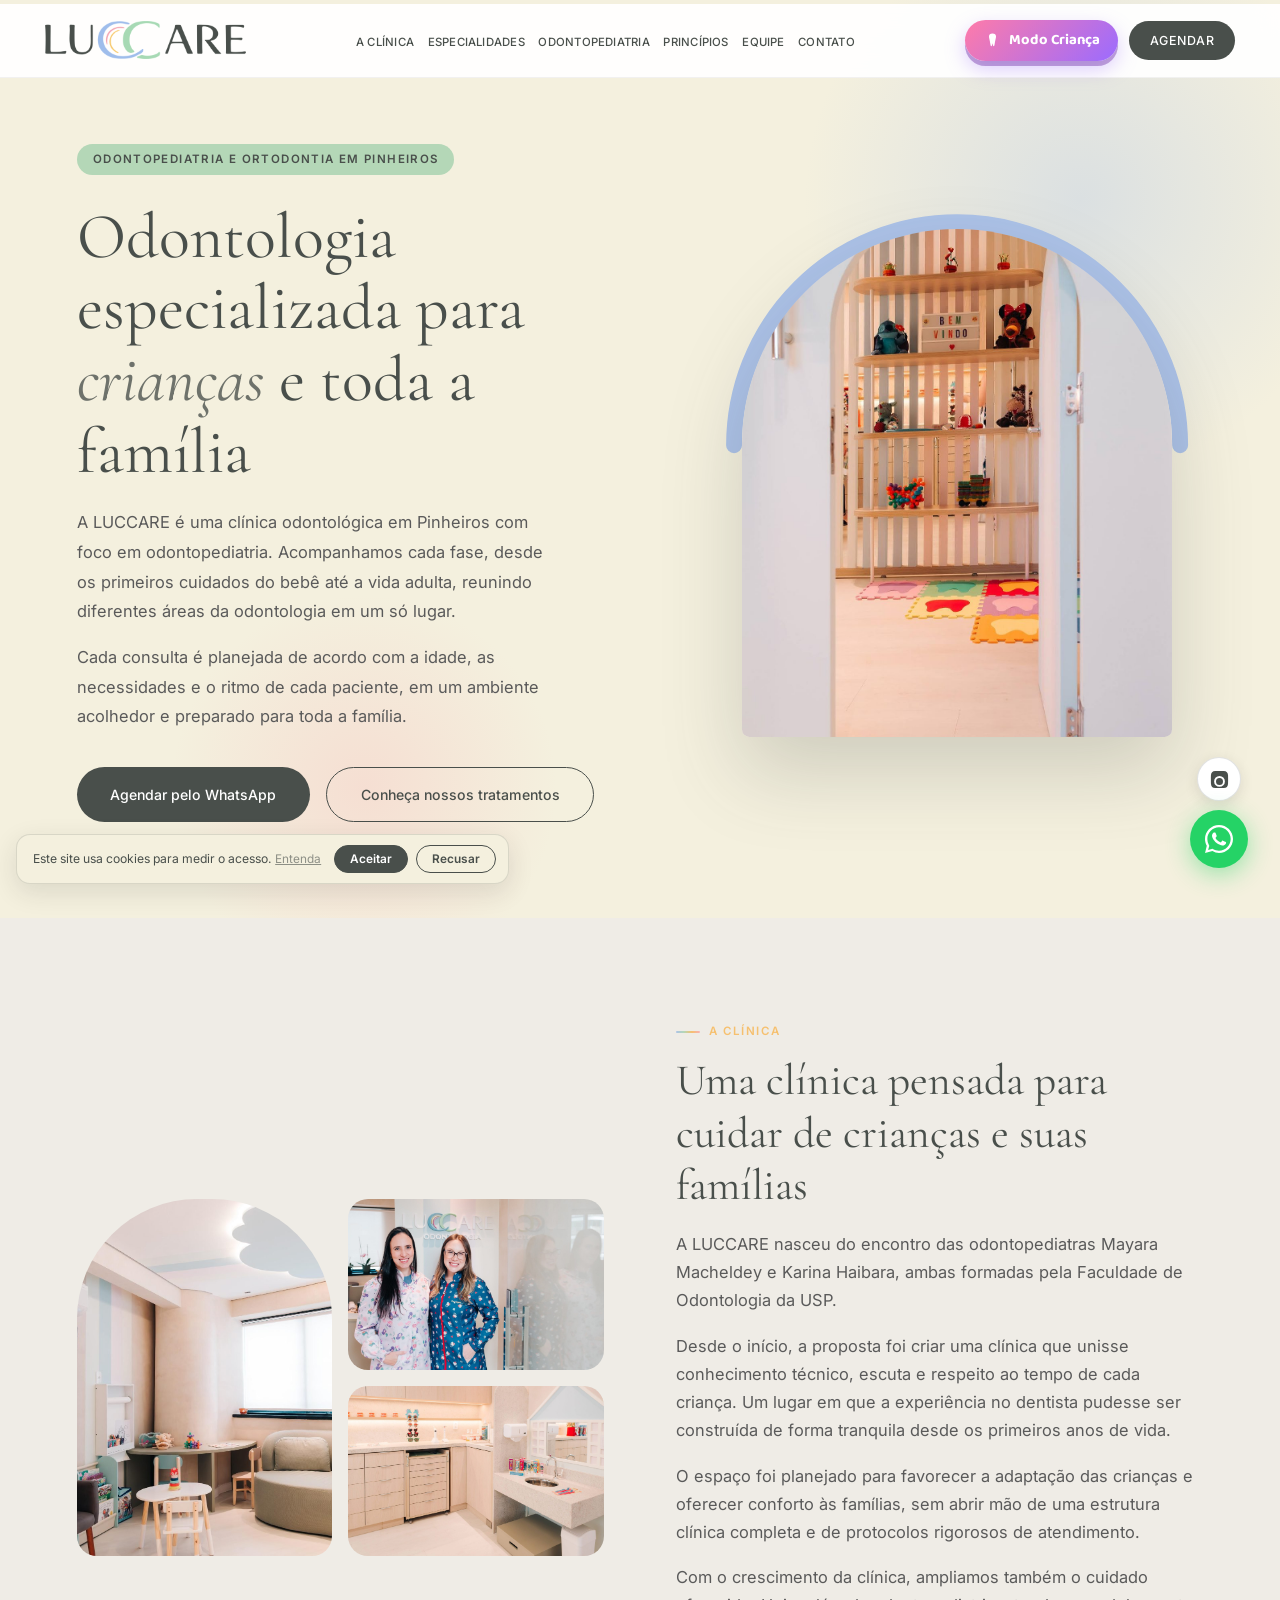
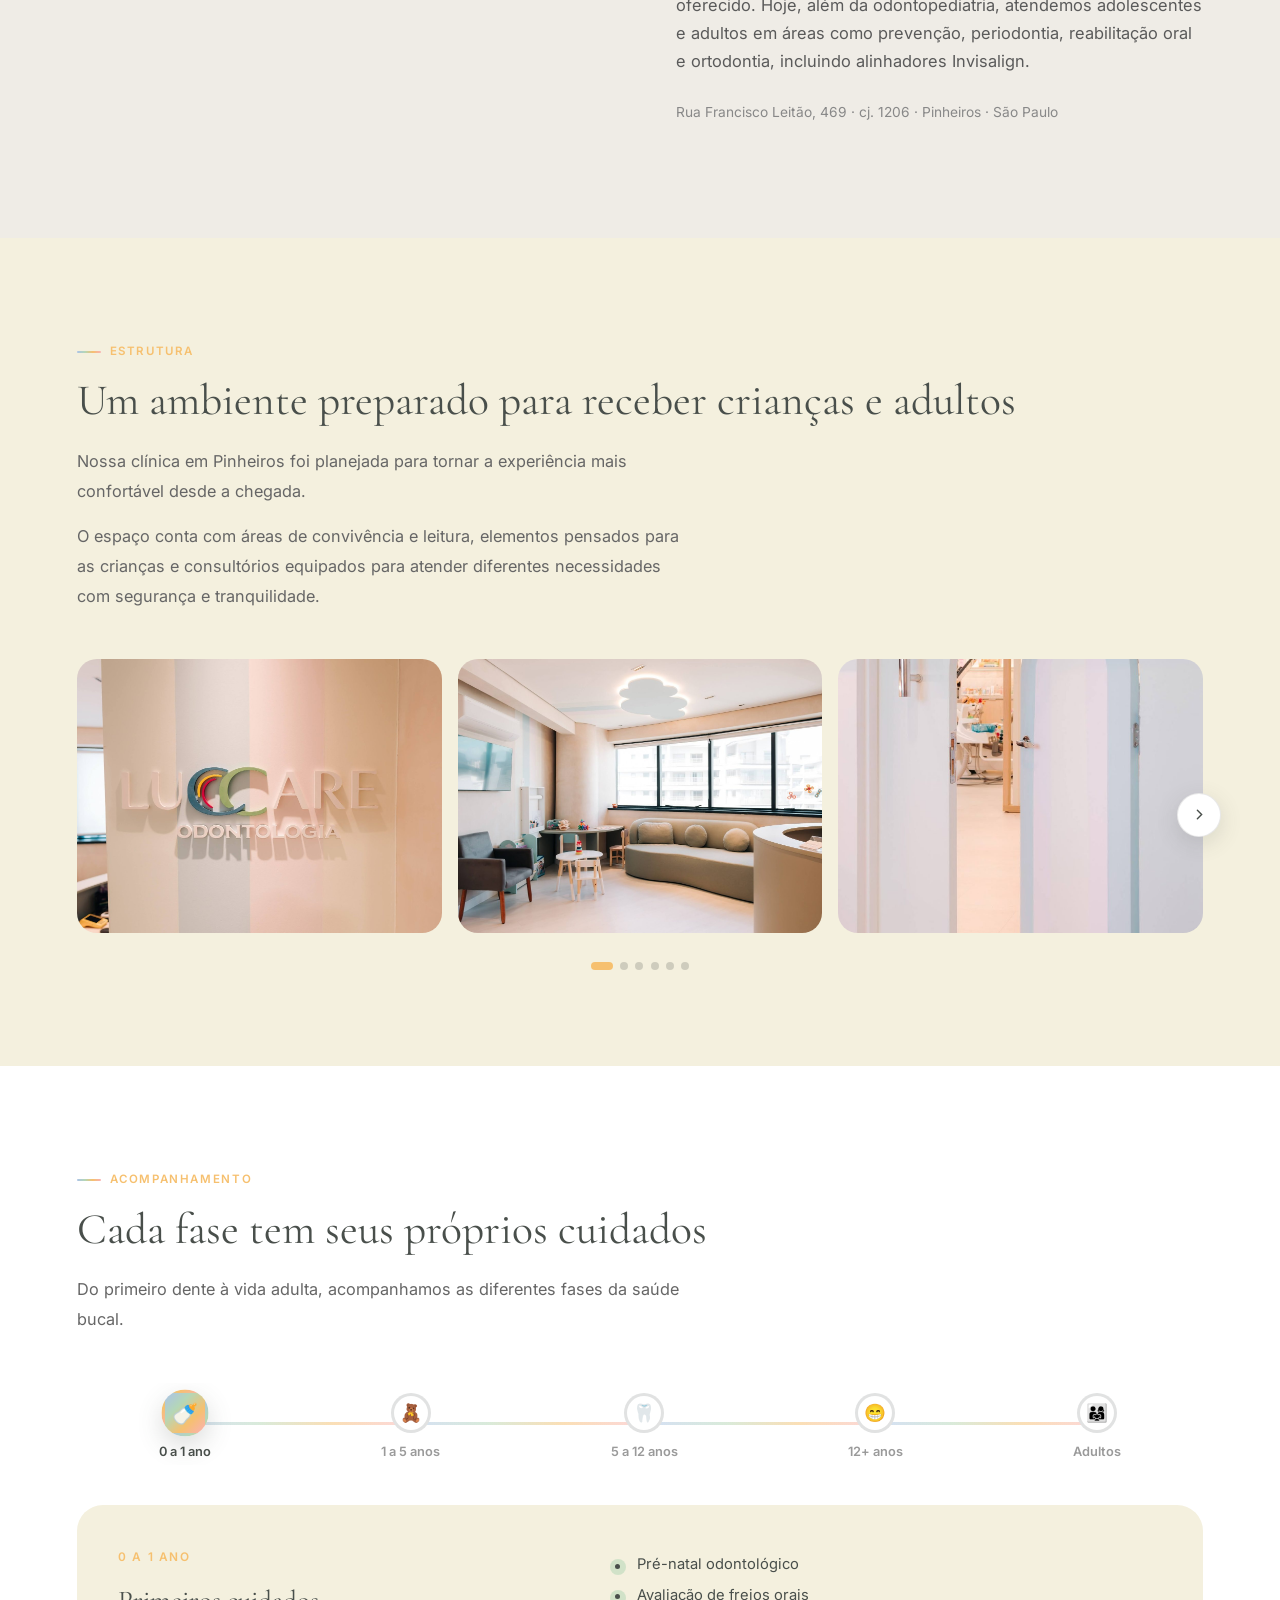
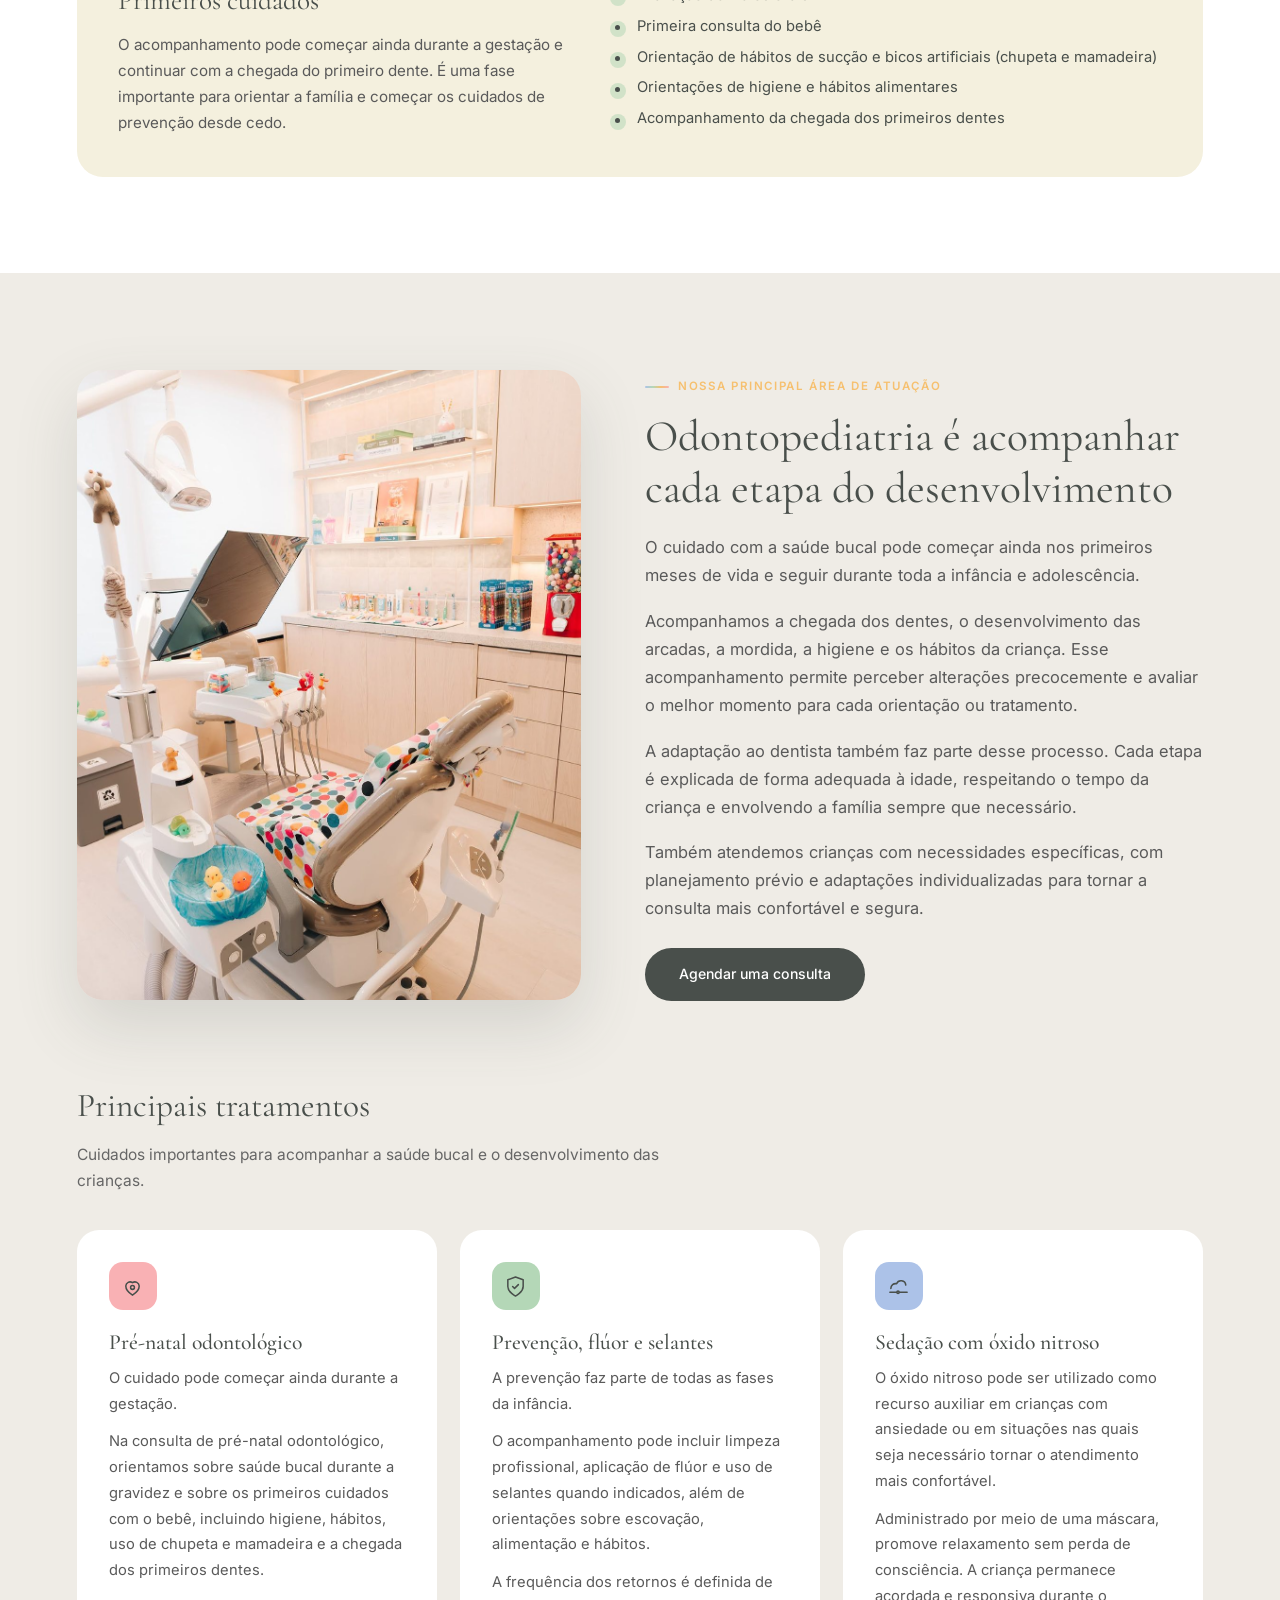
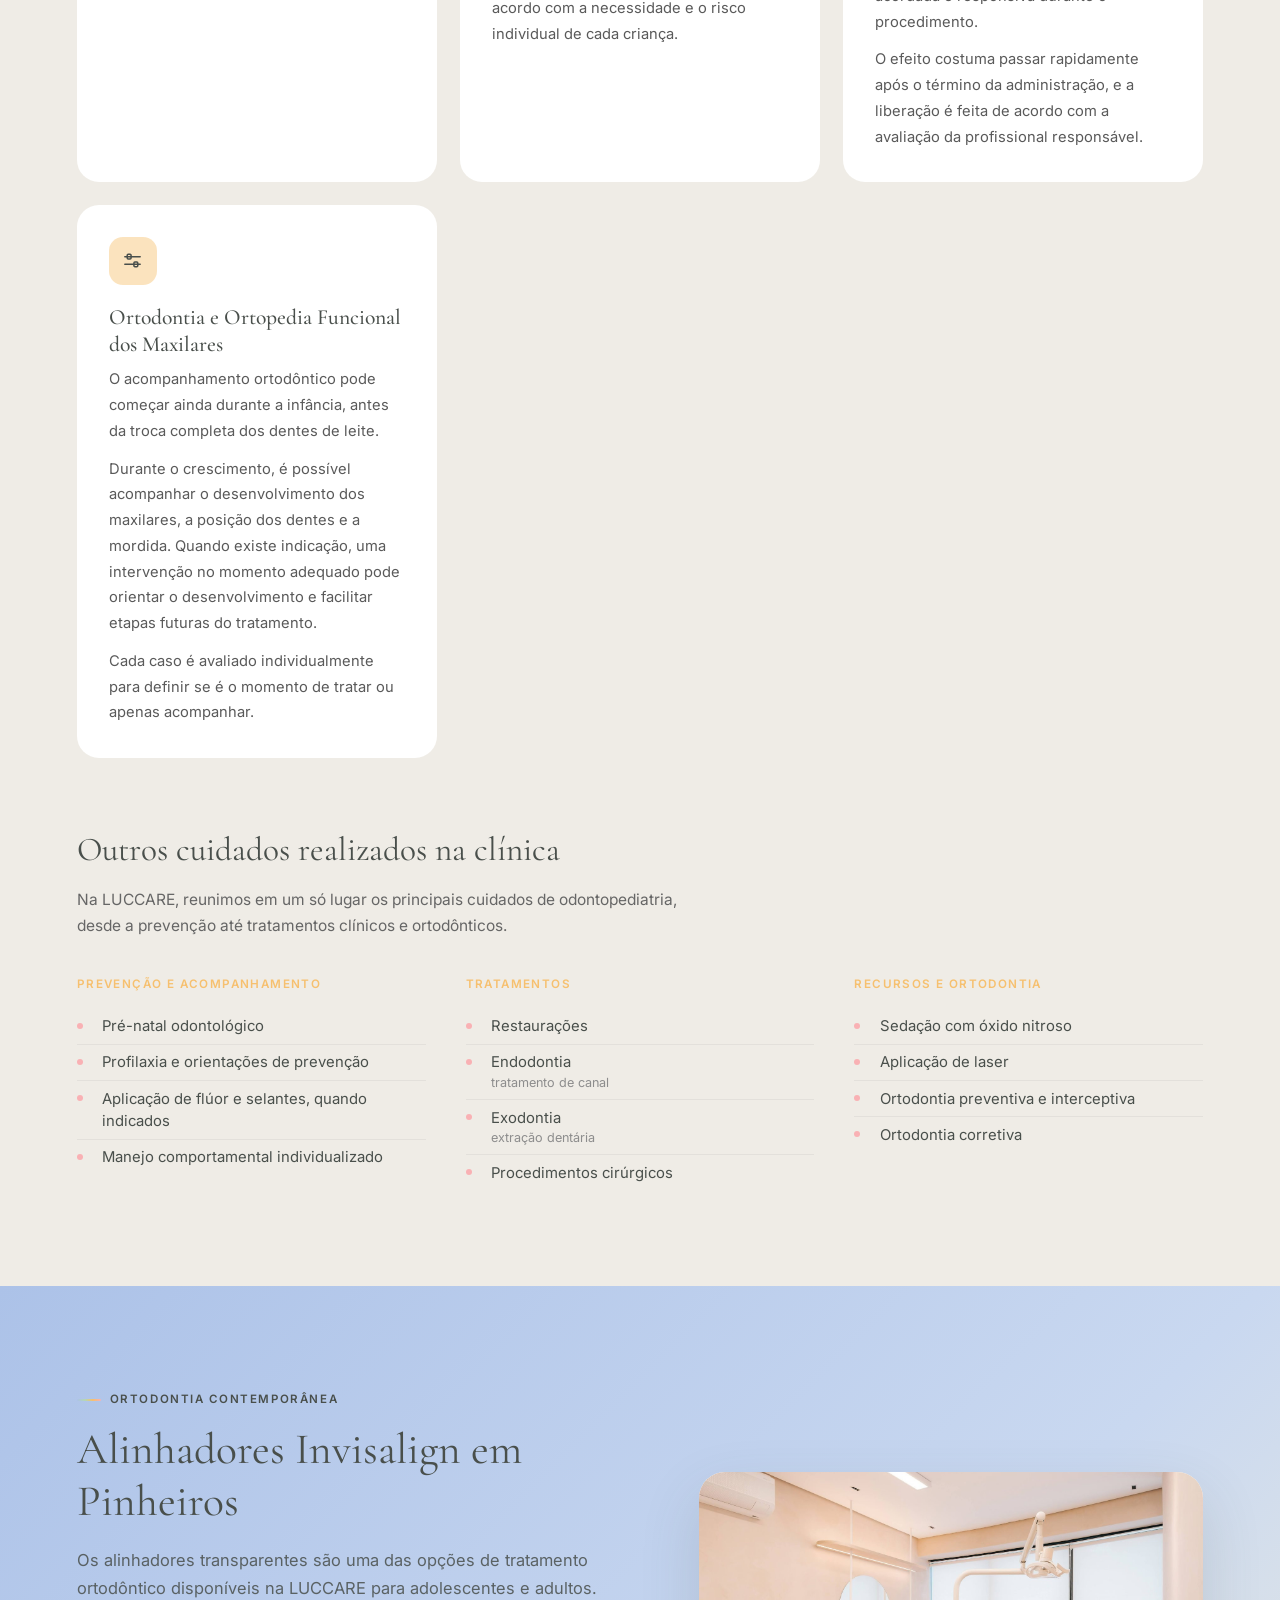
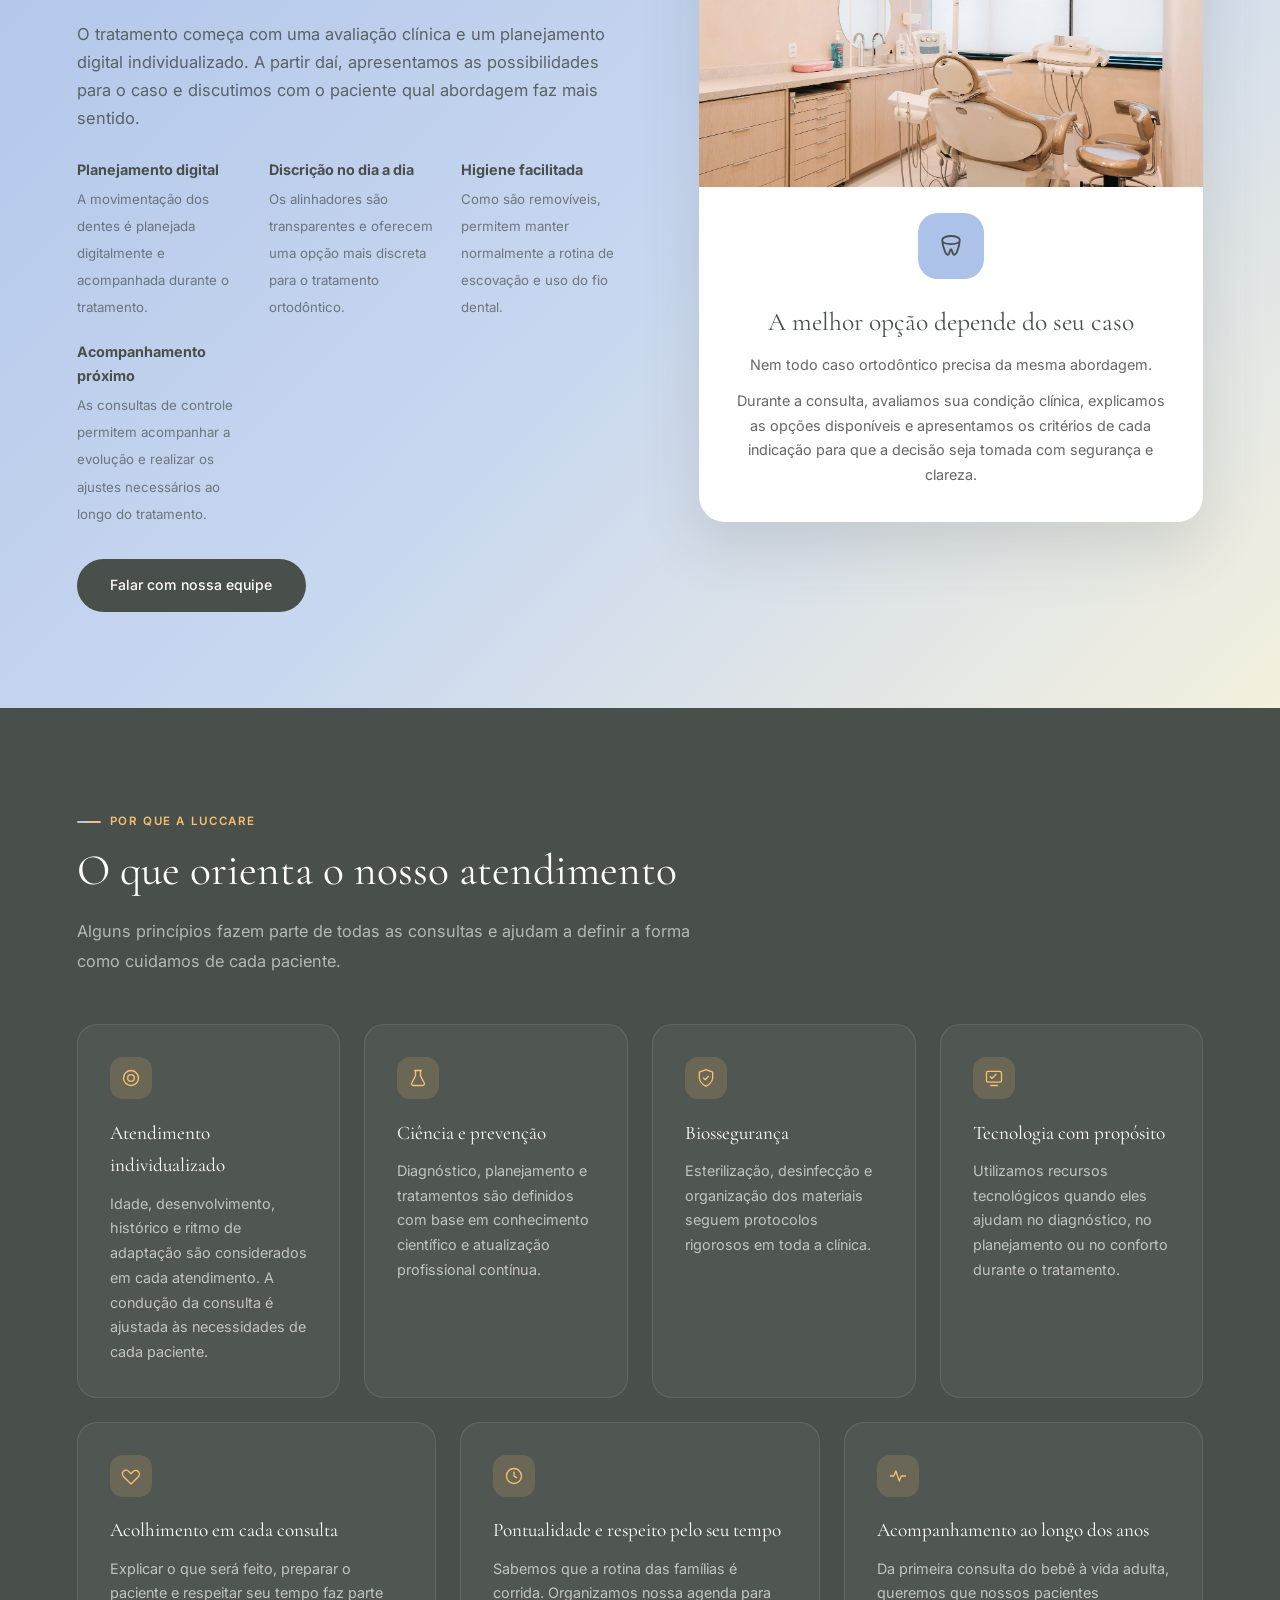
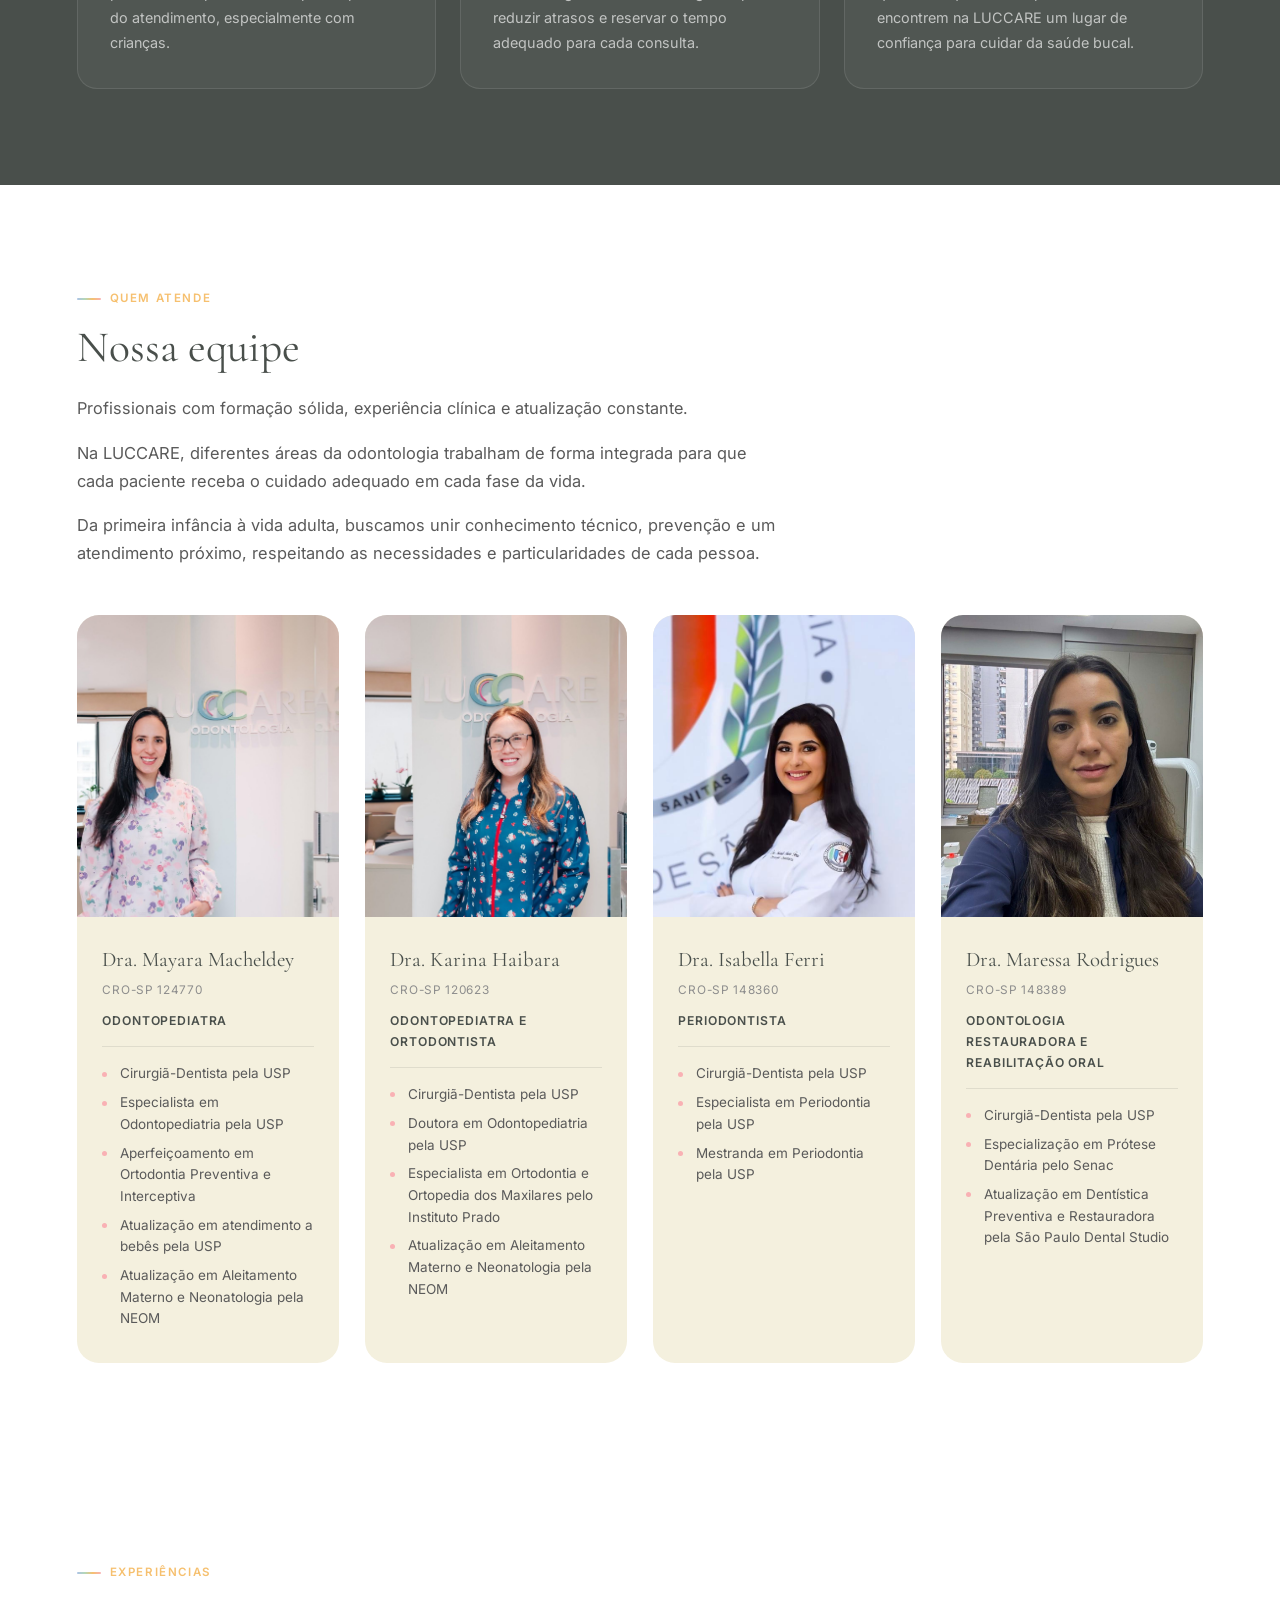
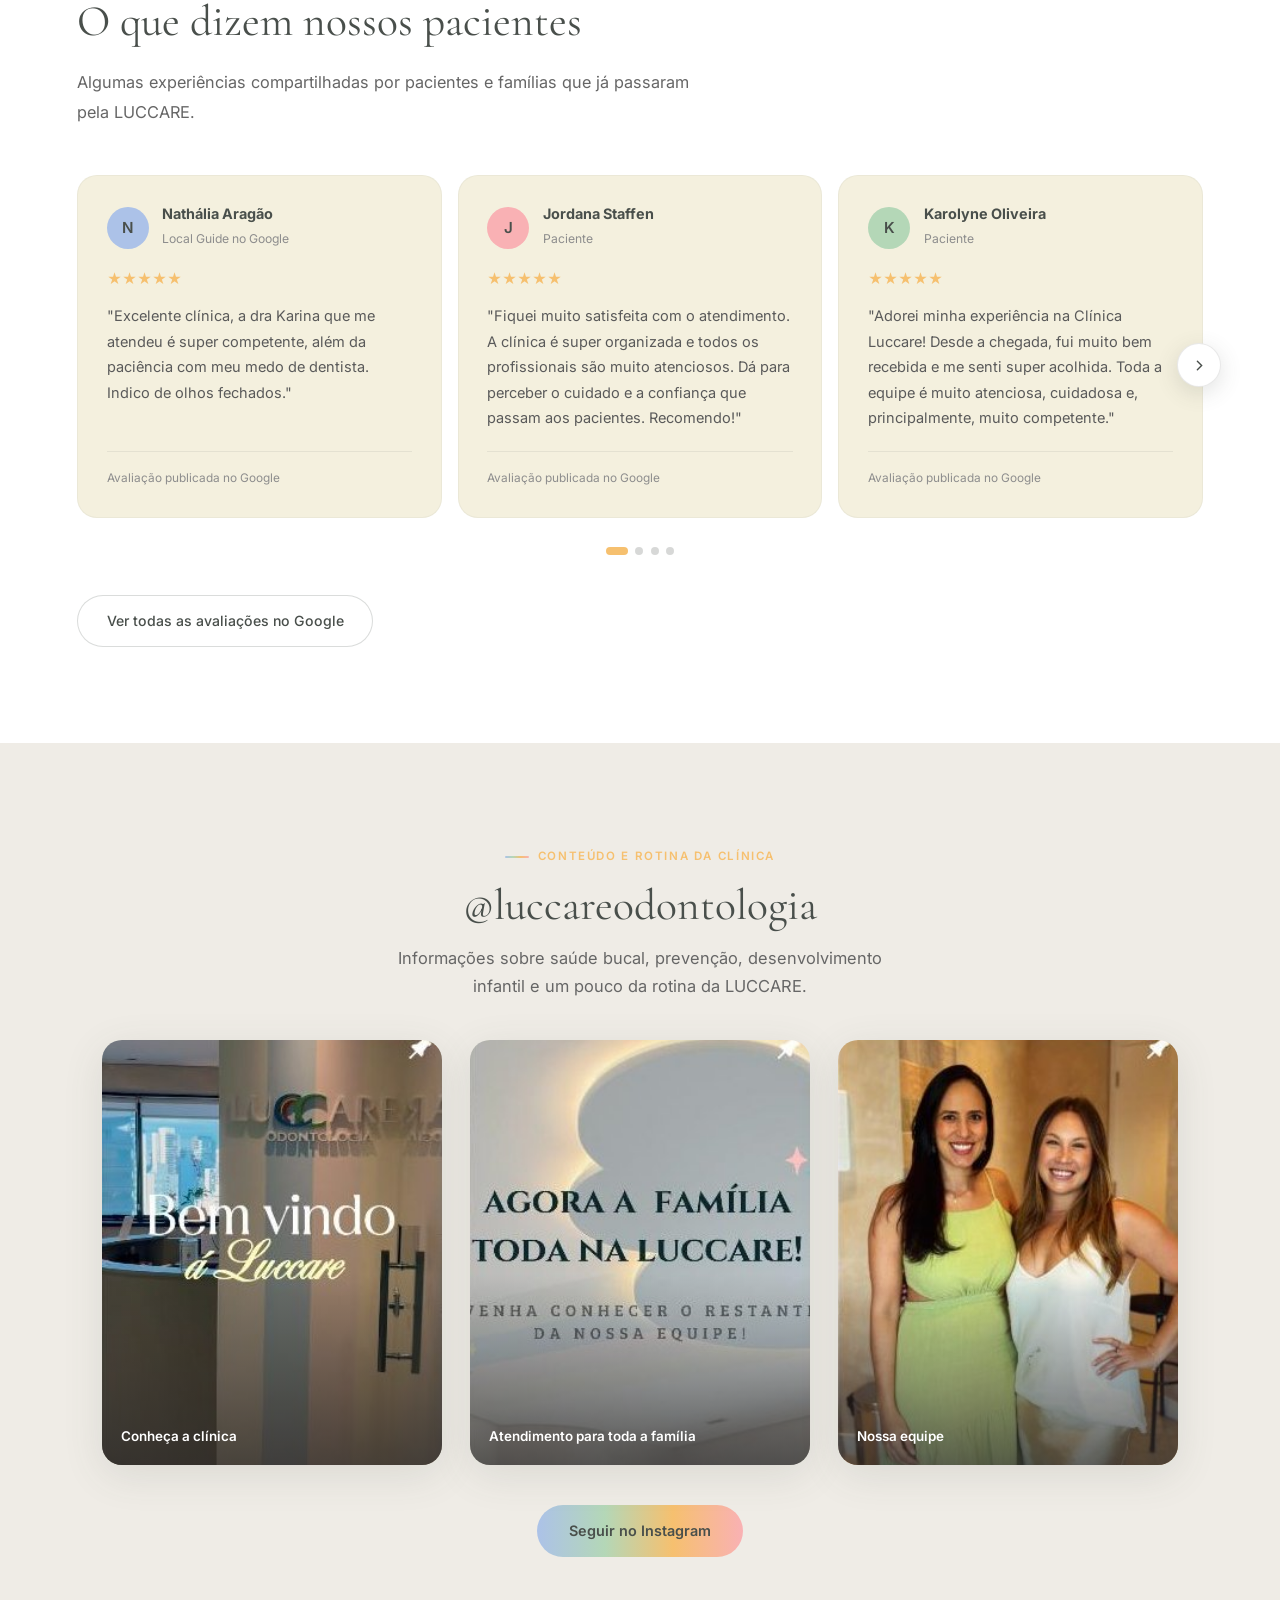
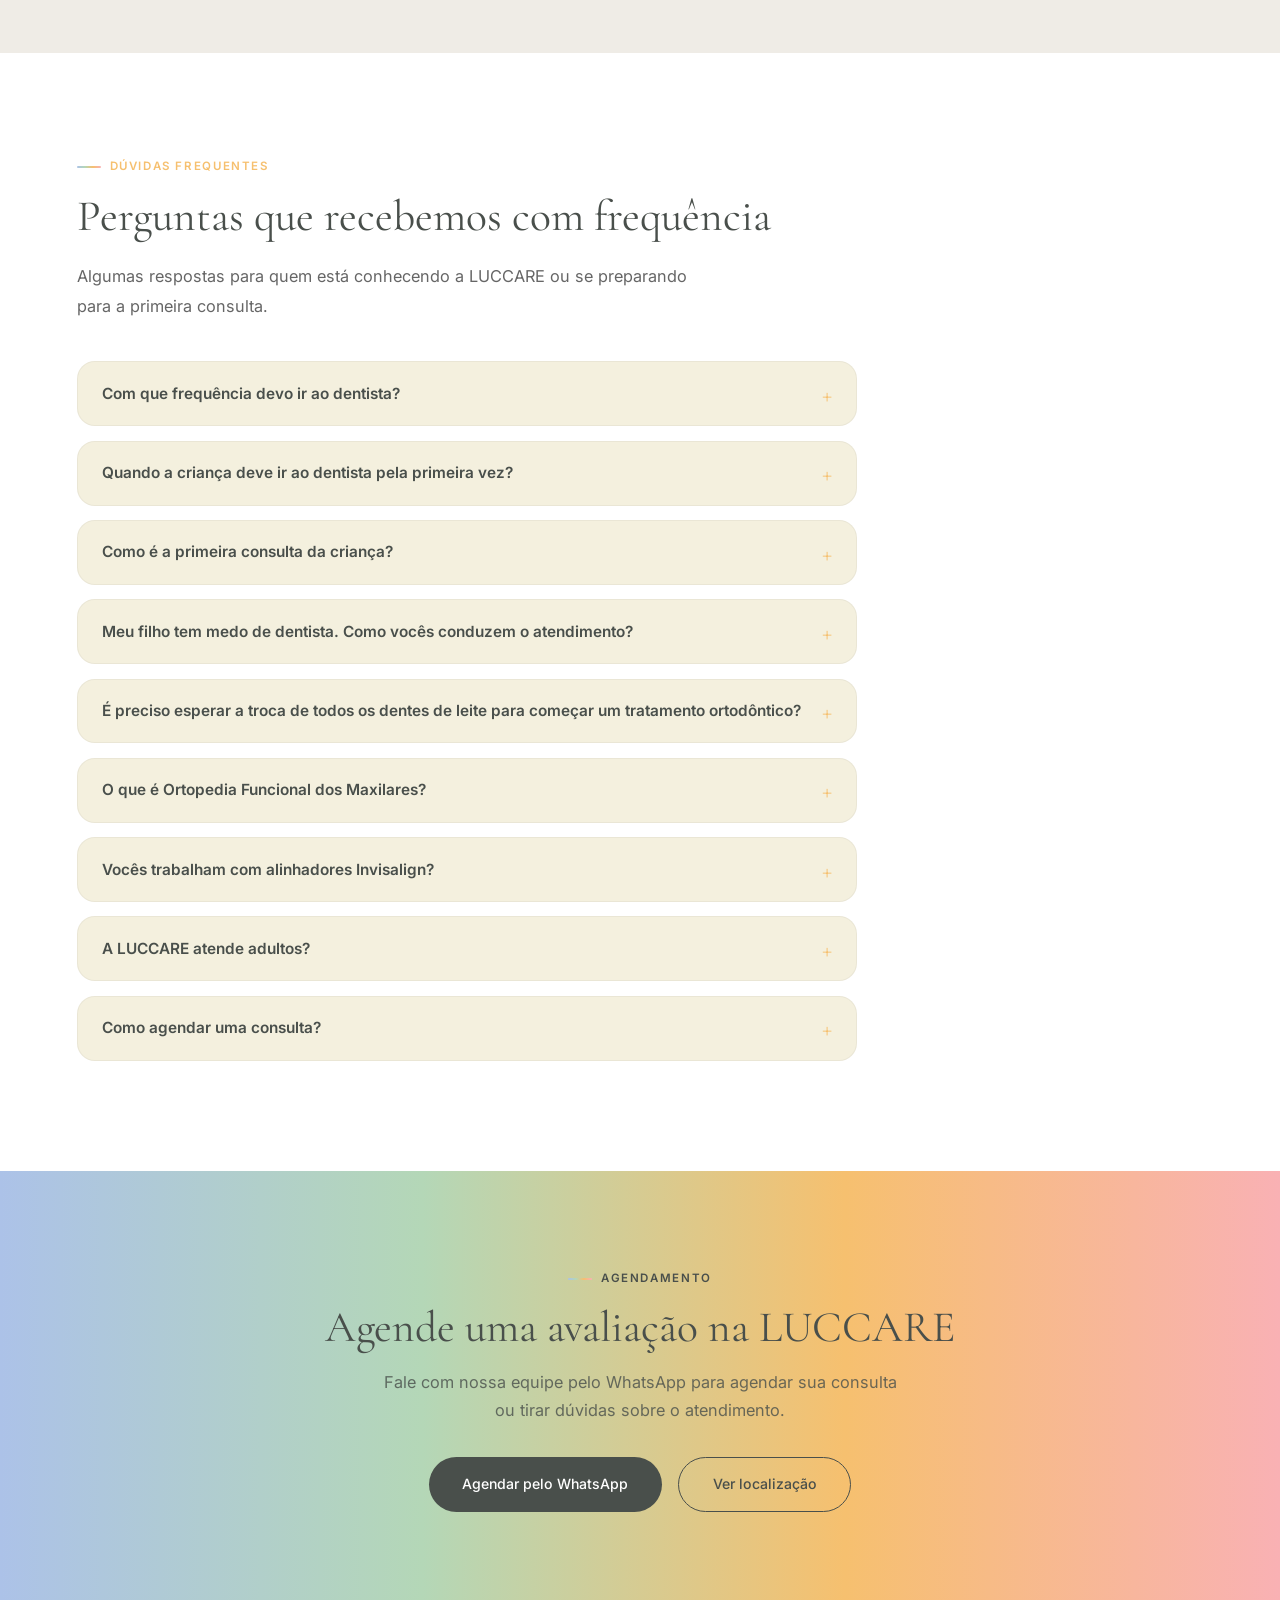
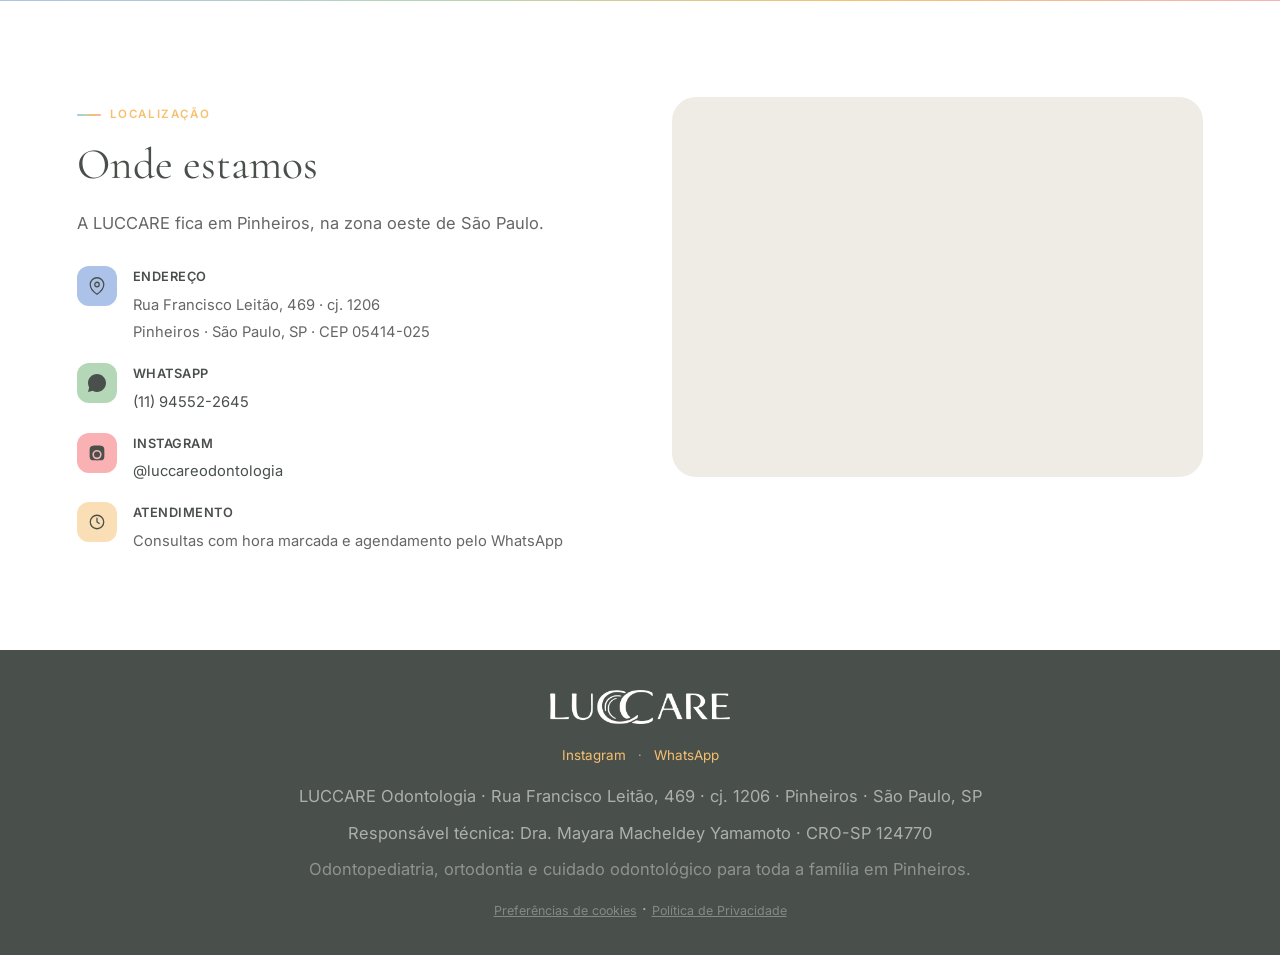
==== commit 6d07ccee: "Add files via upload" ====
--- a/index.html
+++ b/index.html
@@ -409,7 +409,6 @@
 .proc-grupo li::before{content:'';position:absolute;left:0;top:.95em;width:6px;height:6px;border-radius:50%;background:var(--pastel-pink)}
 .proc-grupo li span{display:block;font-size:.79rem;color:#8d8d8d}
 
-#tratamentos{background:#fff}
 .services-intro{max-width:640px;margin-bottom:3.2rem}
 .services-grid{display:grid;grid-template-columns:repeat(auto-fit,minmax(290px,1fr));gap:1.5rem}
 .service-card{background:var(--cream);border-radius:24px;padding:2.2rem;display:flex;flex-direction:column;transition:transform .25s,box-shadow .25s}
@@ -1117,8 +1116,25 @@
   .cookie-btns button{flex:1 1 0}
   /* o aviso não pode tapar o botão do WhatsApp */
   body.cookie-visivel .whatsapp-float{bottom:calc(var(--cookie-h,110px) + 1.3rem)}
+  body.cookie-visivel .instagram-float{bottom:calc(var(--cookie-h,110px) + 1.3rem + 58px + .55rem)}
 }
 @media(prefers-reduced-motion:reduce){.cookie-aviso{animation:none}}
+
+/* Instagram flutuante: de propósito menor e mais discreto que o WhatsApp.
+   Agendar é o que importa; o Instagram é o segundo caminho.
+   ATENÇÃO: estas regras são de nível raiz. Já entraram uma vez dentro do
+   @media(max-width:620px) acima e o botão só aparecia no celular. */
+.instagram-float{position:fixed;bottom:calc(2rem + 58px + .55rem);right:calc(2rem + 7px);
+  z-index:249;width:44px;height:44px;border-radius:50%;background:#fff;
+  border:1px solid rgba(73,79,75,.16);display:flex;align-items:center;justify-content:center;
+  text-decoration:none;box-shadow:0 4px 14px rgba(43,43,43,.12);
+  transition:transform .2s,background .25s,border-color .25s}
+.instagram-float svg{width:21px;height:21px;fill:var(--dark-gray);transition:fill .25s}
+.instagram-float:hover{transform:scale(1.08);border-color:transparent;
+  background:linear-gradient(45deg,#f9ce34 0%,#ee2a7b 55%,#6228d7 100%)}
+.instagram-float:hover svg{fill:#fff}
+.instagram-float:focus-visible{outline:2px solid var(--dark-gray);outline-offset:3px}
+body.kids .instagram-float,body.menu-aberto .instagram-float{display:none}
 </style>
 <script type="application/ld+json">
 {
@@ -1154,6 +1170,9 @@
     { "@type": "MedicalProcedure", "name": "Ortodontia" },
     { "@type": "MedicalProcedure", "name": "Ortopedia Funcional dos Maxilares" },
     { "@type": "MedicalProcedure", "name": "Alinhadores Invisalign" },
+    { "@type": "MedicalProcedure", "name": "Restaurações" },
+    { "@type": "MedicalProcedure", "name": "Endodontia" },
+    { "@type": "MedicalProcedure", "name": "Exodontia" },
     { "@type": "MedicalProcedure", "name": "Periodontia" },
     { "@type": "MedicalProcedure", "name": "Prótese dentária" },
     { "@type": "MedicalProcedure", "name": "Clareamento dental" }
@@ -1206,7 +1225,6 @@
     <a href="#sobre">A clínica</a>
     <a href="#fases">Especialidades</a>
     <a href="#odontopediatria">Odontopediatria</a>
-    <a href="#tratamentos">Tratamentos</a>
     <a href="#invisalign">Invisalign</a>
     <a href="#diferenciais">Princípios</a>
     <a href="#equipe">Equipe</a>
@@ -1224,7 +1242,7 @@
     <p>Cada consulta é planejada de acordo com a idade, as necessidades e o ritmo de cada paciente, em um ambiente acolhedor e preparado para toda a família.</p>
     <div class="hero-acoes">
       <a data-track="whatsapp" data-location="hero" href="https://wa.me/5511945522645?text=Ol%C3%A1!%20Gostaria%20de%20agendar%20uma%20consulta%20na%20LUCCARE." class="btn-primary" target="_blank" rel="noopener">Agendar pelo WhatsApp</a>
-      <a href="#tratamentos" class="btn-secondary">Conheça nossos tratamentos</a>
+      <a href="#fases" class="btn-secondary">Conheça nossos tratamentos</a>
     </div>
   </div>
   <div class="hero-vis">
@@ -1334,30 +1352,11 @@
     <div class="proc-cols">
       <div class="proc-grupo"><h5>Prevenção e acompanhamento</h5><ul>
         <li>Pré-natal odontológico</li><li>Profilaxia e orientações de prevenção</li><li>Aplicação de flúor e selantes, quando indicados</li><li>Manejo comportamental individualizado</li></ul></div>
+      <div class="proc-grupo"><h5>Tratamentos</h5><ul>
+        <li>Restaurações</li><li>Endodontia <span>tratamento de canal</span></li><li>Exodontia <span>extração dentária</span></li><li>Procedimentos cirúrgicos</li></ul></div>
       <div class="proc-grupo"><h5>Recursos e ortodontia</h5><ul>
         <li>Sedação com óxido nitroso</li><li>Aplicação de laser</li><li>Ortodontia preventiva e interceptiva</li><li>Ortodontia corretiva</li></ul></div>
     </div>
-  </div>
-</section>
-
-<section id="tratamentos">
-  <div class="services-intro">
-    <span class="rotulo">Tratamentos</span>
-    <p class="subtitulo">Cada fase da vida tem necessidades diferentes. Por isso, organizamos nossos tratamentos para facilitar a escolha do cuidado mais adequado para cada paciente.</p>
-  </div>
-  <div class="services-grid">
-    <div class="service-card"><div class="service-icon"><svg width="24" height="24" viewBox="0 0 24 24" fill="none" stroke="currentColor" stroke-width="1.6" stroke-linecap="round" stroke-linejoin="round"><path d="M12 5.5c-1.8-1.6-4-2-5.6-.9C4.4 5.9 4 8.6 4.6 11c.5 2 1 4 1.4 6 .3 1.4 1.9 1.7 2.5.5.5-1 .8-2.2 1.2-3.2.3-.9 1.3-.9 1.6 0 .4 1 .7 2.2 1.2 3.2.6 1.2 2.2.9 2.5-.5.4-2 .9-4 1.4-6 .6-2.4.2-5.1-1.8-6.4-1.6-1.1-3.8-.7-5.6.9z"/></svg></div>
-      <h3>Crianças</h3><p>Acompanhamento desde os primeiros meses de vida, com atenção à prevenção, ao desenvolvimento e à adaptação ao atendimento odontológico.</p>
-      <ul><li>Odontopediatria e primeira consulta</li><li>Prevenção, flúor e selantes</li><li>Restaurações infantis</li><li>Ortodontia preventiva e interceptiva</li><li>Ortopedia Funcional dos Maxilares</li></ul>
-      <span class="service-tag">Especialidade da clínica</span></div>
-    <div class="service-card"><div class="service-icon"><svg width="24" height="24" viewBox="0 0 24 24" fill="none" stroke="currentColor" stroke-width="1.6" stroke-linecap="round" stroke-linejoin="round"><path d="M4 8h16"/><path d="M4 16h16"/><rect x="6.5" y="5.5" width="4" height="5" rx="1"/><rect x="13.5" y="13.5" width="4" height="5" rx="1"/></svg></div>
-      <h3>Adolescentes e adultos</h3><p>Tratamentos ortodônticos planejados de acordo com as necessidades, objetivos e características de cada paciente.</p>
-      <ul><li>Avaliação e planejamento ortodôntico</li><li>Aparelhos ortodônticos convencionais</li><li>Alinhadores Invisalign</li><li>Acompanhamento do crescimento</li><li>Contenção e manutenção dos resultados</li></ul>
-      <span class="service-tag">Ortodontia</span></div>
-    <div class="service-card"><div class="service-icon"><svg width="24" height="24" viewBox="0 0 24 24" fill="none" stroke="currentColor" stroke-width="1.6" stroke-linecap="round" stroke-linejoin="round"><path d="M12 21s-7-4.35-7-9.5A4.5 4.5 0 0112 8a4.5 4.5 0 017 3.5c0 5.15-7 9.5-7 9.5z"/><path d="M9.5 11.5l1.8 1.8 3.2-3.2"/></svg></div>
-      <h3>Saúde bucal do adulto</h3><p>Enquanto cuidamos das crianças, também podemos cuidar de quem as acompanha.</p>
-      <ul><li>Consultas preventivas e periódicas</li><li>Clínica geral e restaurações</li><li>Periodontia e saúde gengival</li><li>Reabilitação oral e prótese</li><li>Procedimentos estéticos</li></ul>
-      <span class="service-tag">Toda a família</span></div>
   </div>
 </section>
 
@@ -1559,6 +1558,9 @@
 </div>
 
 
+<a data-track="instagram" data-location="flutuante" href="https://www.instagram.com/luccareodontologia/" class="instagram-float" target="_blank" rel="noopener" aria-label="Instagram da LUCCARE">
+  <svg viewBox="0 0 24 24" fill="currentColor" aria-hidden="true"><path d="M12 2.163c3.204 0 3.584.012 4.85.07 3.252.148 4.771 1.691 4.919 4.919.058 1.265.069 1.645.069 4.849 0 3.205-.012 3.584-.069 4.849-.149 3.225-1.664 4.771-4.919 4.919-1.266.058-1.644.07-4.85.07-3.204 0-3.584-.012-4.849-.07-3.26-.149-4.771-1.699-4.919-4.92-.058-1.265-.07-1.644-.07-4.849 0-3.204.013-3.583.07-4.849.149-3.227 1.664-4.771 4.919-4.919 1.266-.057 1.645-.069 4.849-.069zm0 5.838a6.162 6.162 0 100 12.324 6.162 6.162 0 000-12.324zm0 10.162a4 4 0 110-8 4 4 0 010 8z"/></svg>
+</a>
 <a data-track="whatsapp" data-location="flutuante" href="https://wa.me/5511945522645?text=Ol%C3%A1!%20Gostaria%20de%20agendar%20uma%20consulta%20na%20LUCCARE." class="whatsapp-float" target="_blank" rel="noopener" aria-label="WhatsApp">
   <svg viewBox="0 0 24 24"><path d="M12 0C5.373 0 0 5.373 0 12c0 2.123.554 4.116 1.524 5.849L.057 23.996l6.305-1.654A11.954 11.954 0 0012 24c6.627 0 12-5.373 12-12S18.627 0 12 0zm0 22c-1.897 0-3.67-.51-5.194-1.394l-.373-.22-3.742.981.999-3.649-.242-.375A9.953 9.953 0 012 12C2 6.477 6.477 2 12 2s10 4.477 10 10-4.477 10-10 10z"/><path d="M17.472 14.382c-.297-.149-1.758-.867-2.03-.967-.273-.099-.471-.148-.67.15-.197.297-.767.966-.94 1.164-.173.199-.347.223-.644.075-.297-.15-1.255-.463-2.39-1.475-.883-.788-1.48-1.761-1.653-2.059-.173-.297-.018-.458.13-.606.134-.133.298-.347.446-.52.149-.174.198-.298.298-.497.099-.198.05-.371-.025-.52-.075-.149-.669-1.612-.916-2.207-.242-.579-.487-.5-.669-.51-.173-.008-.371-.01-.57-.01-.198 0-.52.074-.792.372-.272.297-1.04 1.016-1.04 2.479 0 1.462 1.065 2.875 1.213 3.074.149.198 2.096 3.2 5.077 4.487.709.306 1.262.489 1.694.625.712.227 1.36.195 1.871.118.571-.085 1.758-.719 2.006-1.413.248-.694.248-1.289.173-1.413z"/></svg>
 </a>
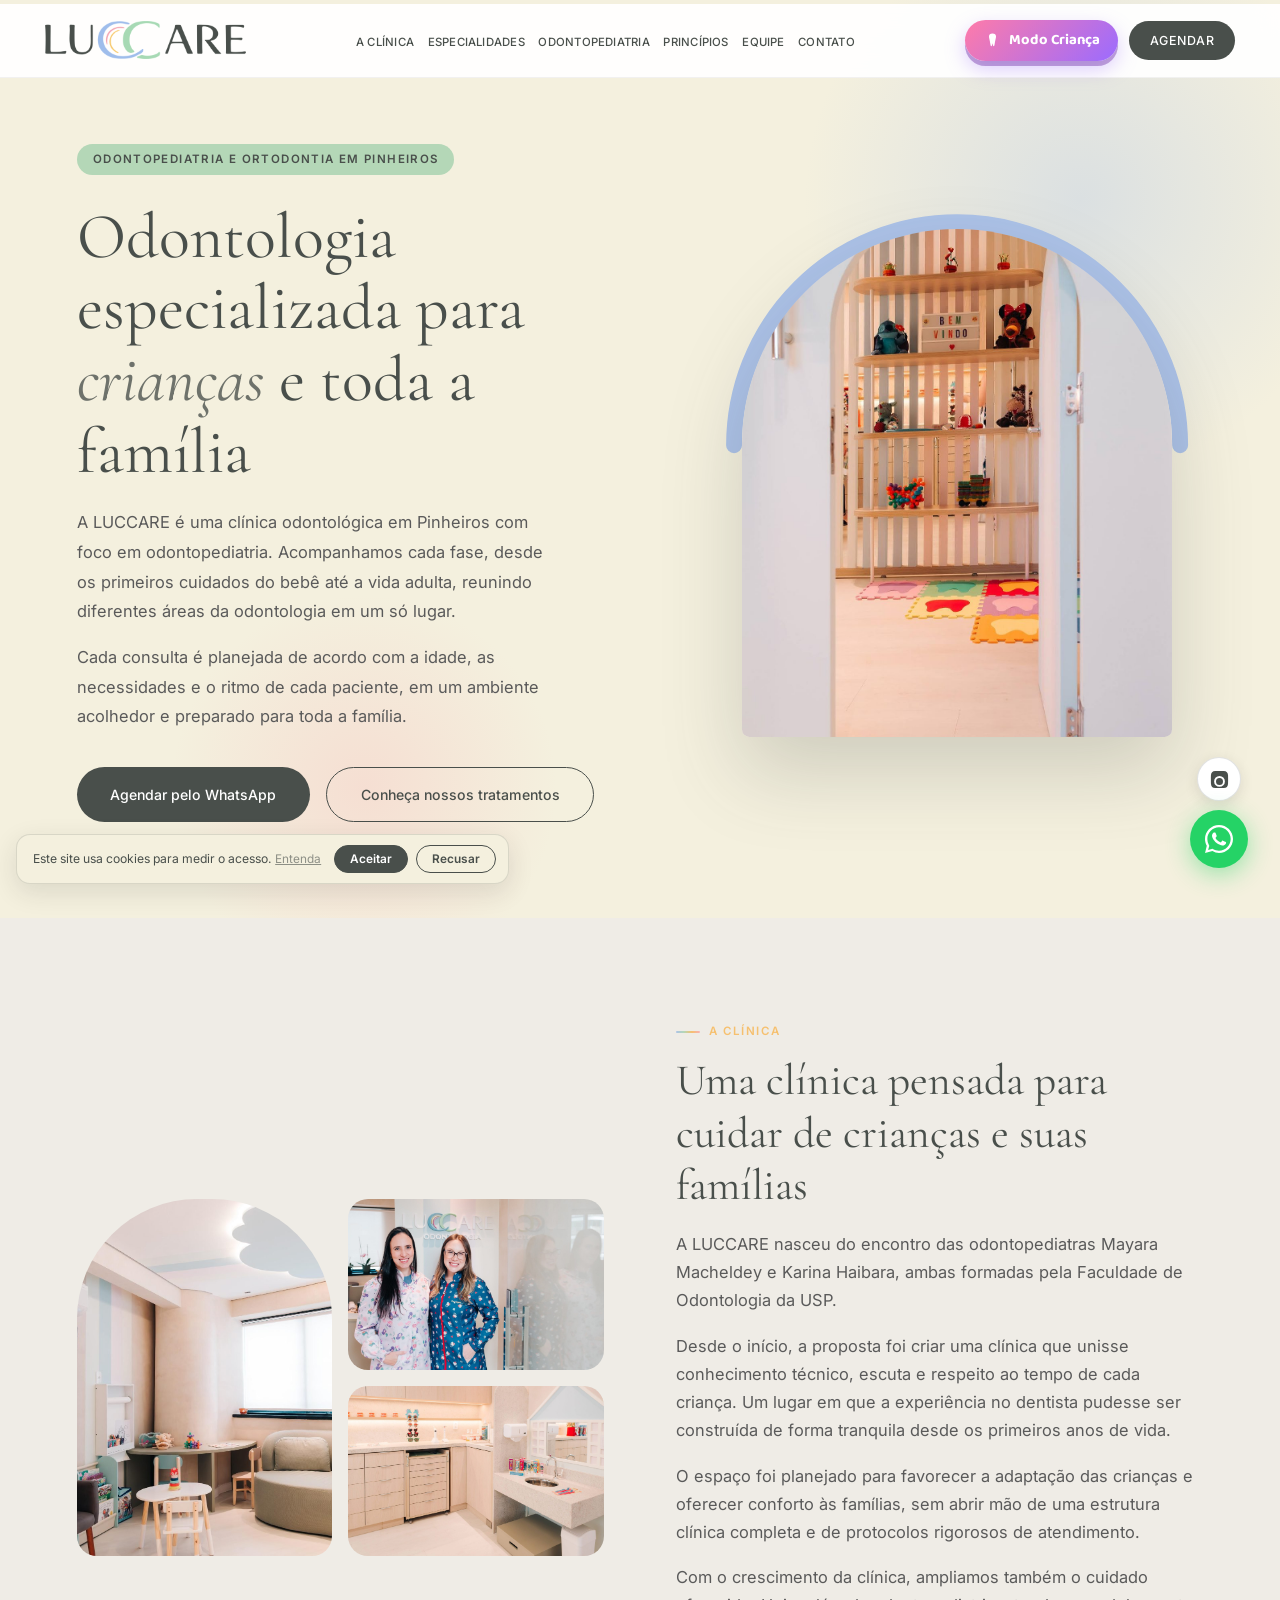
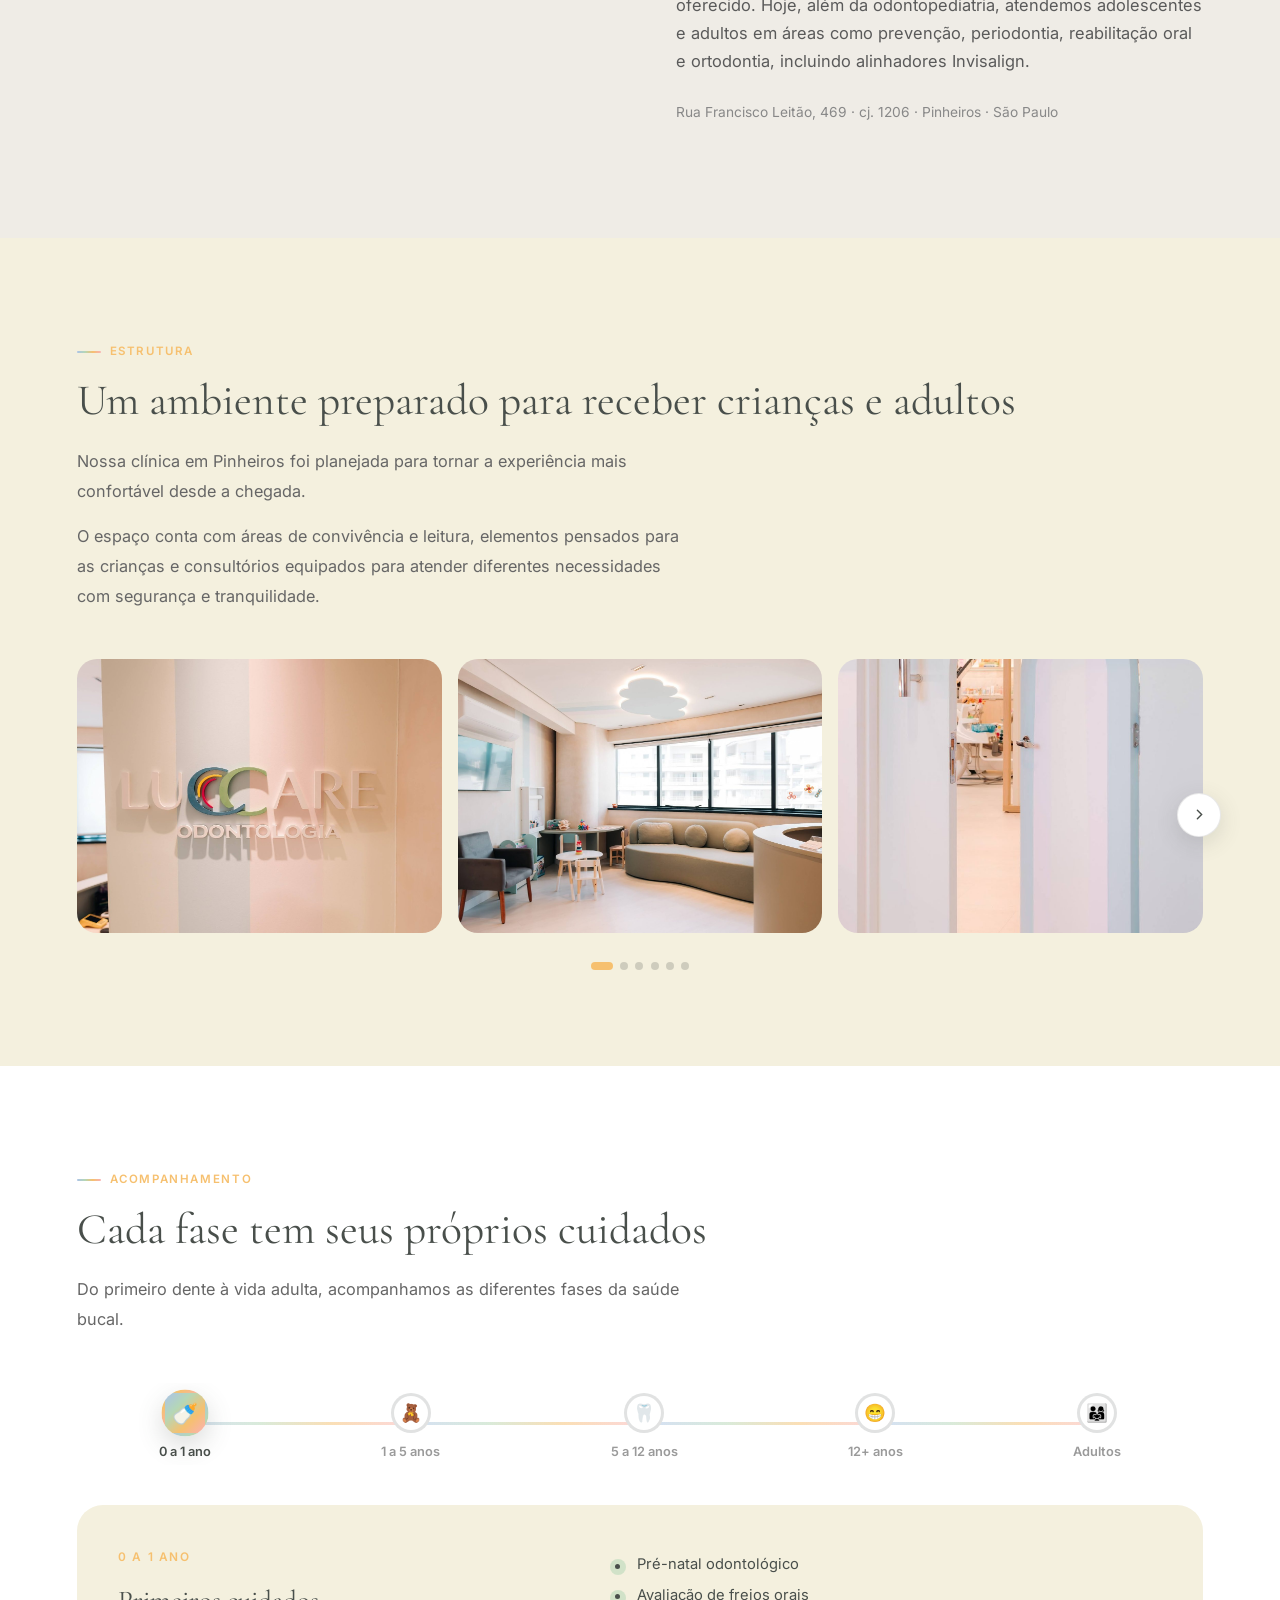
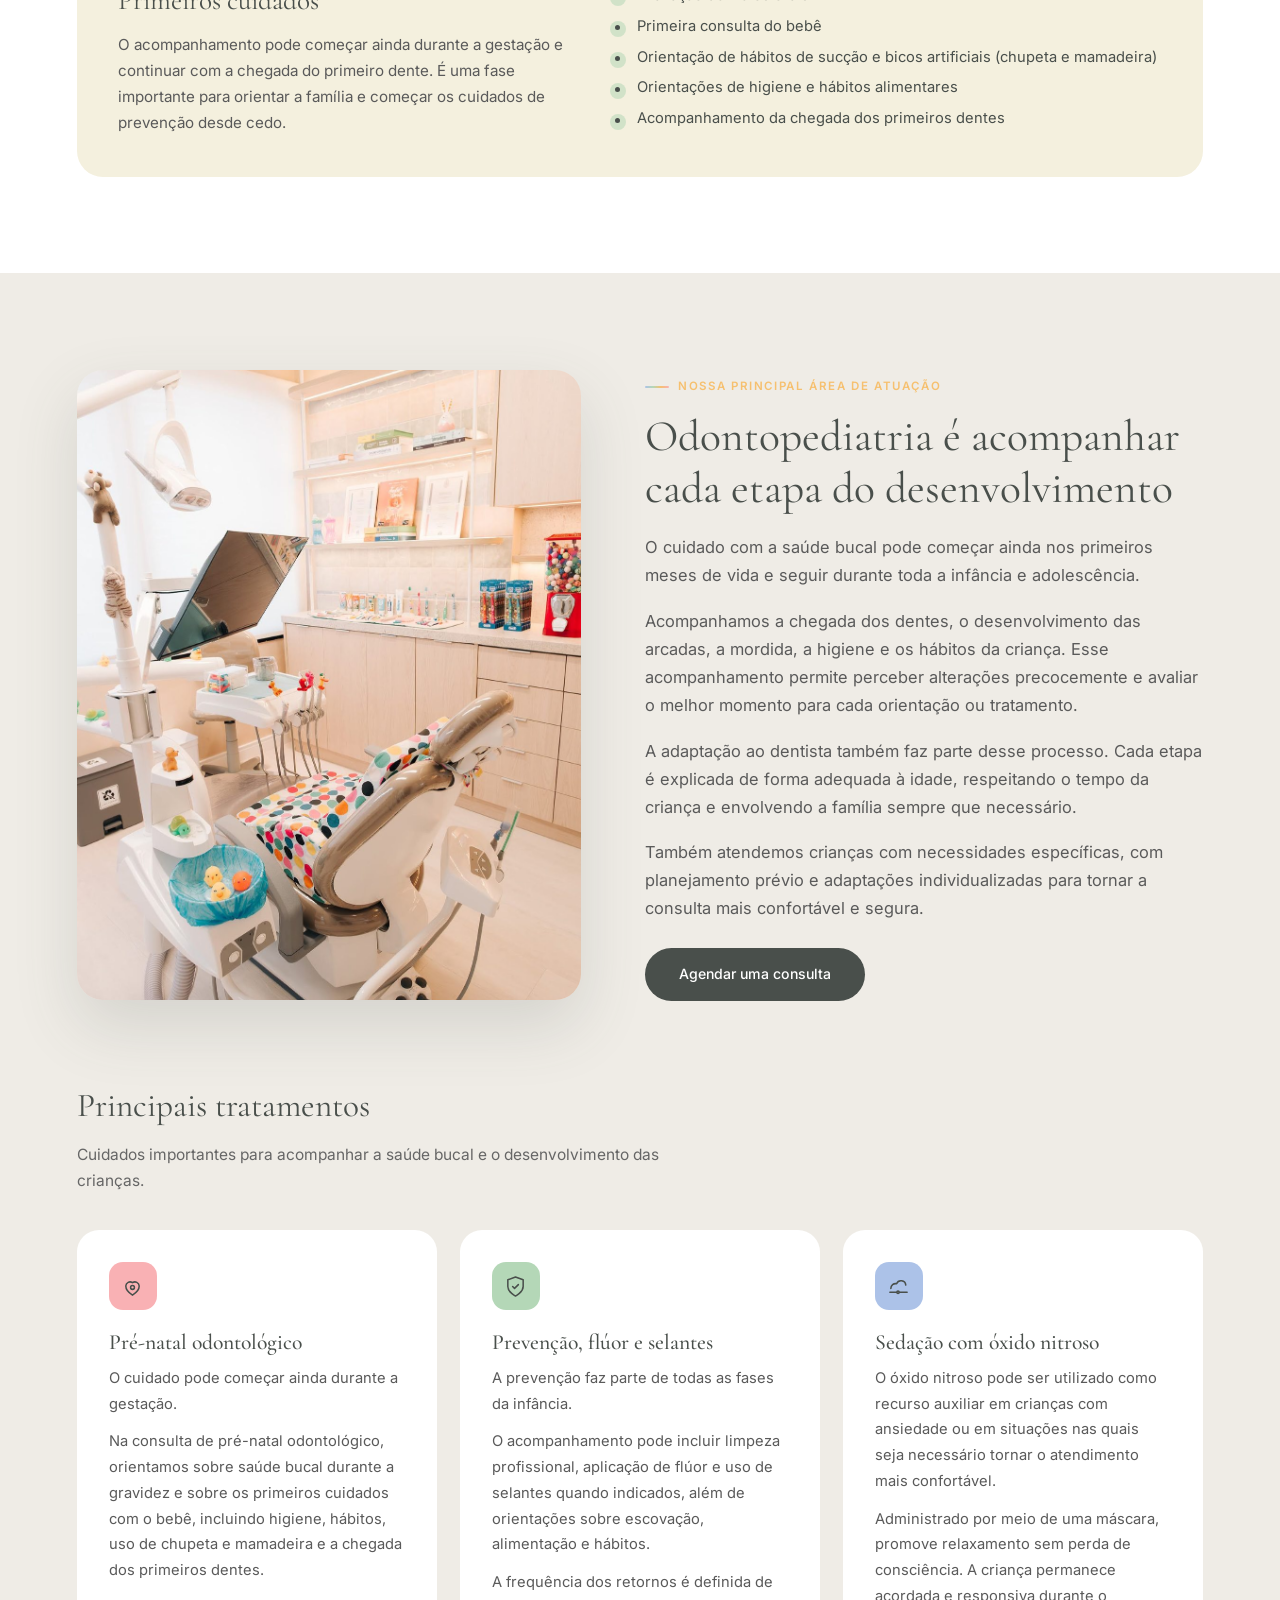
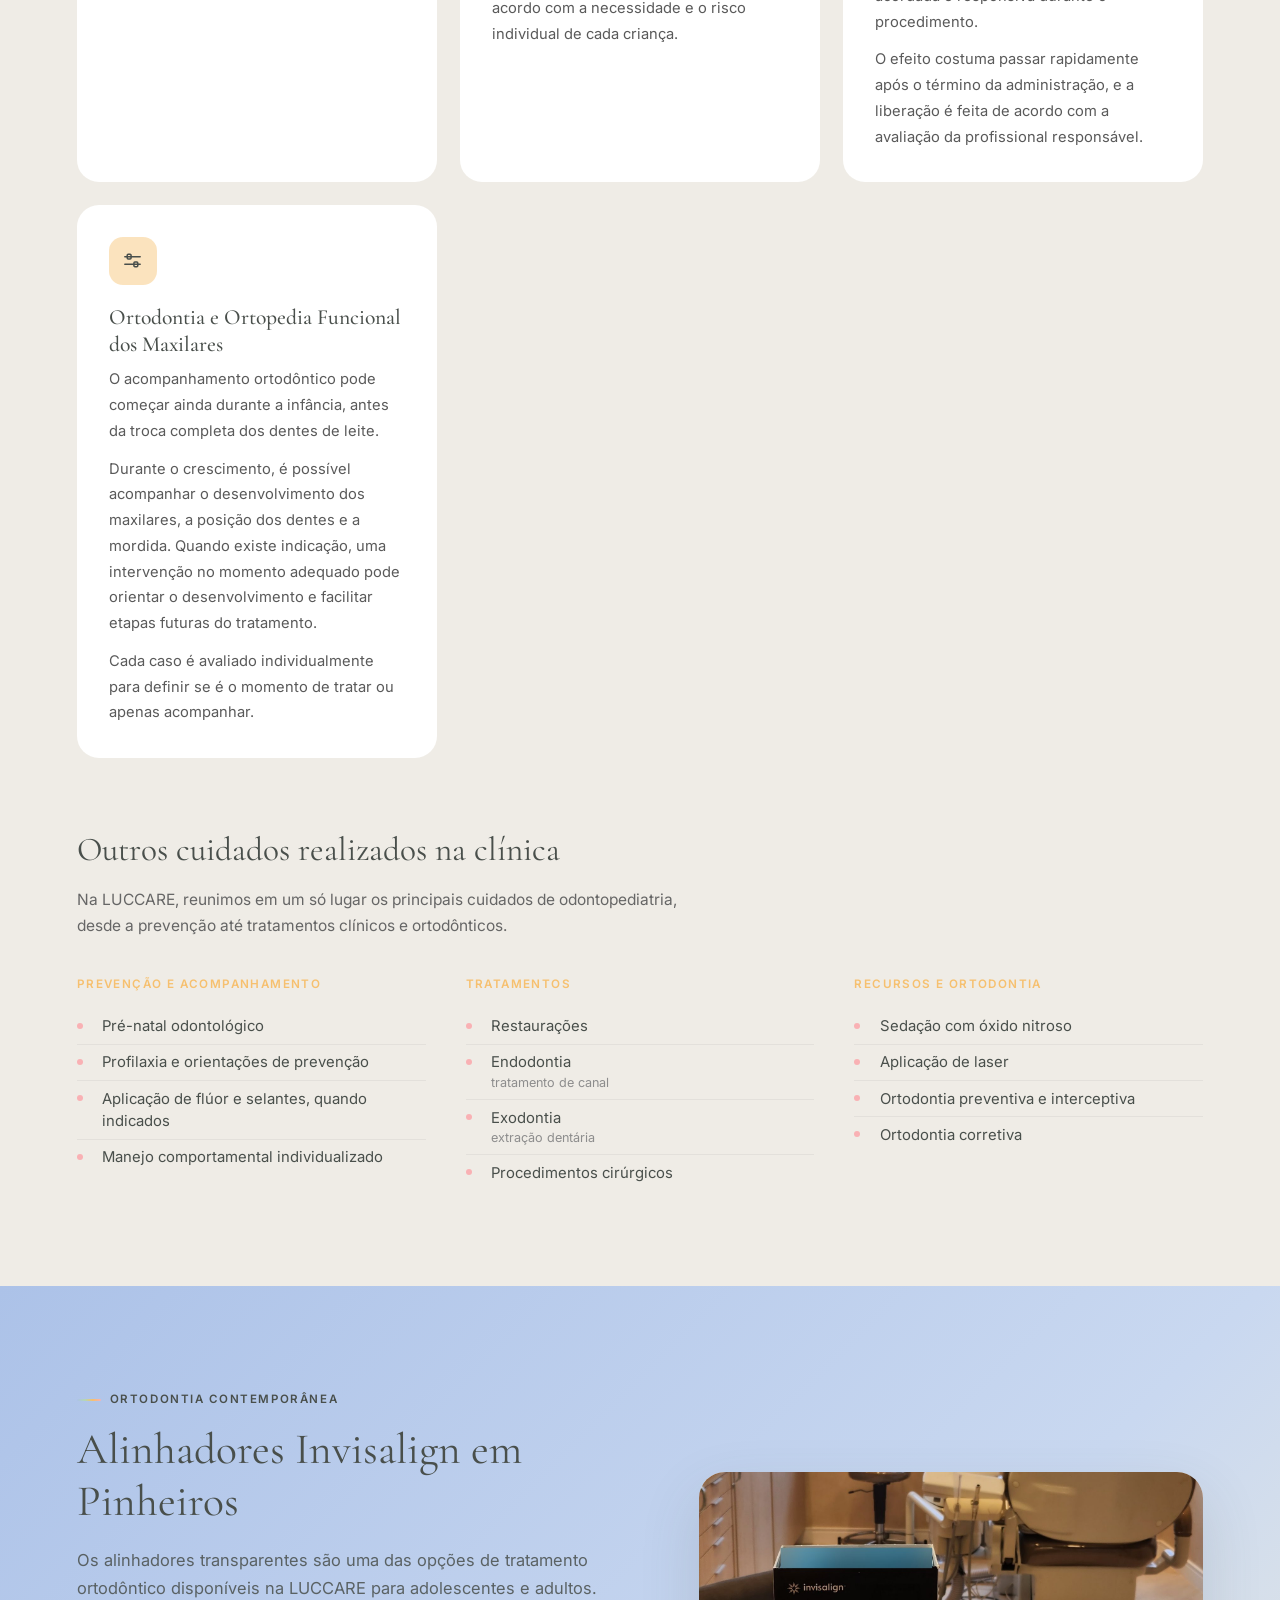
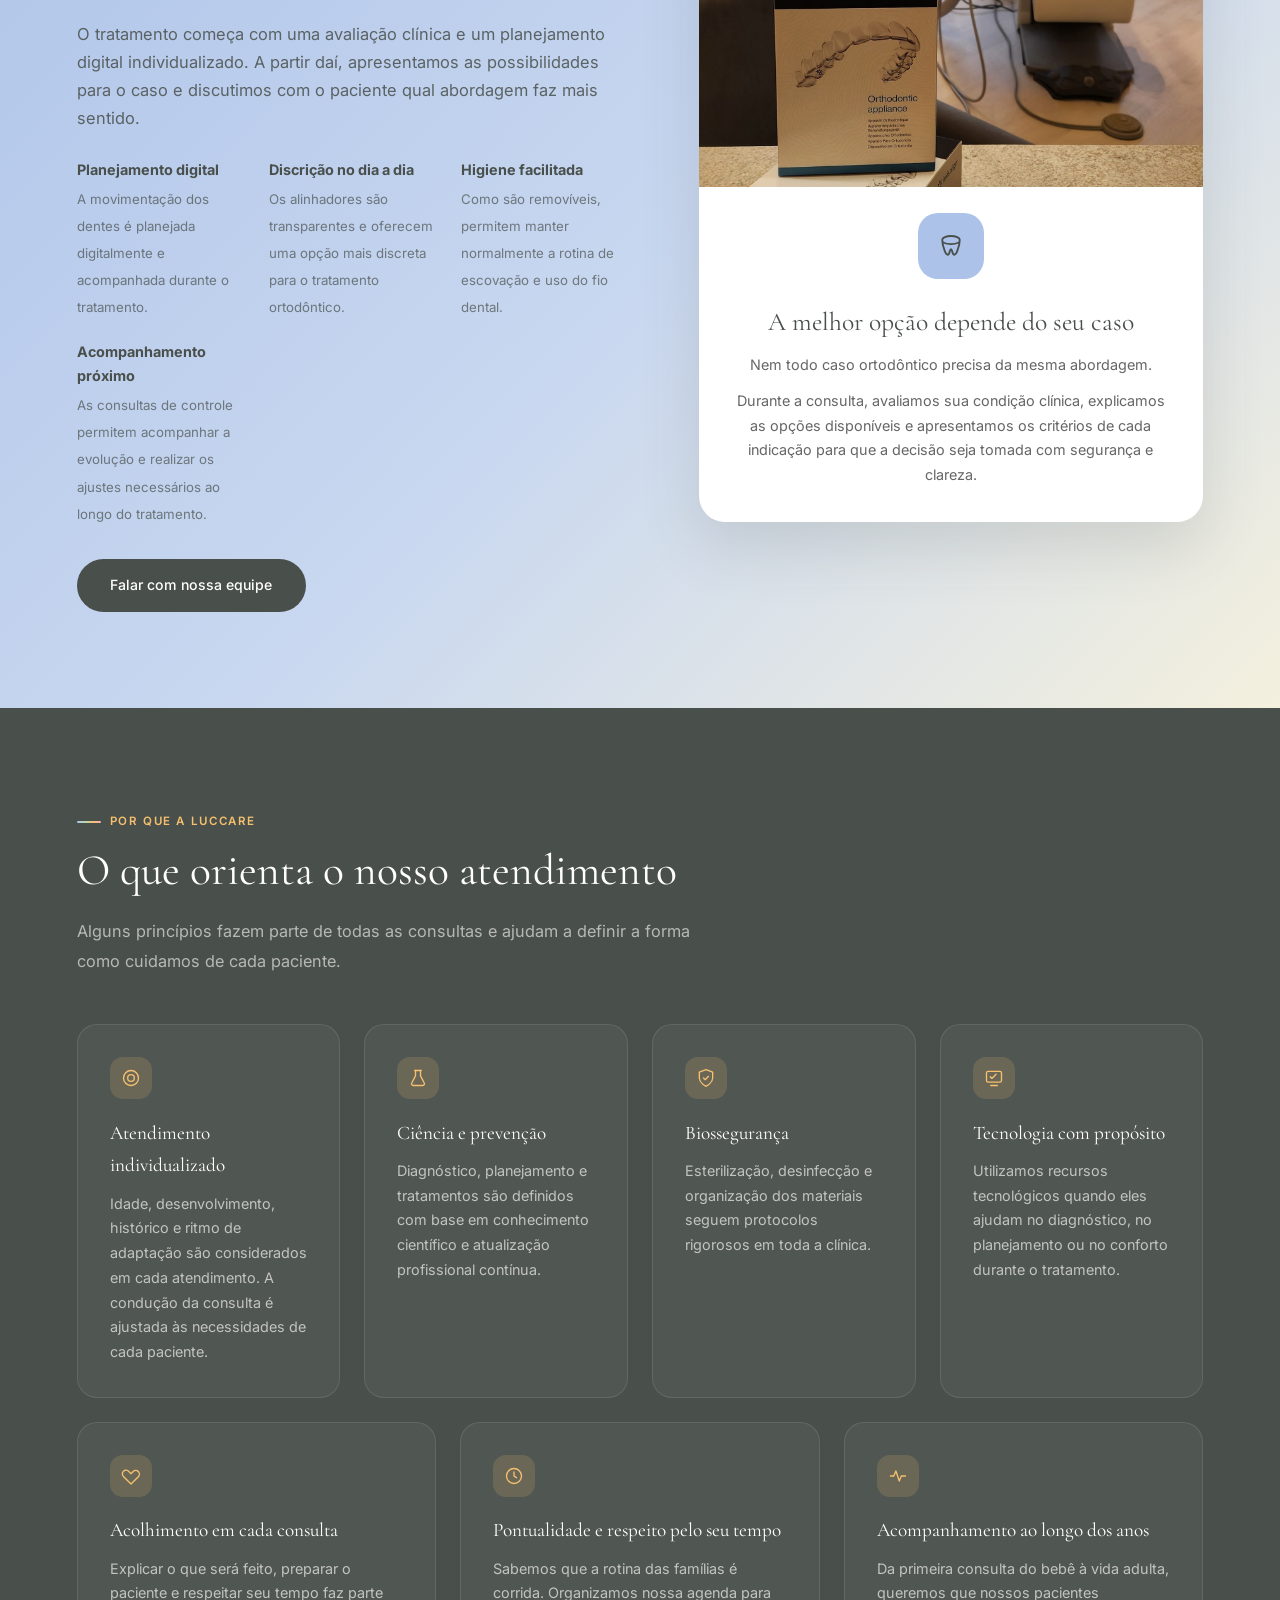
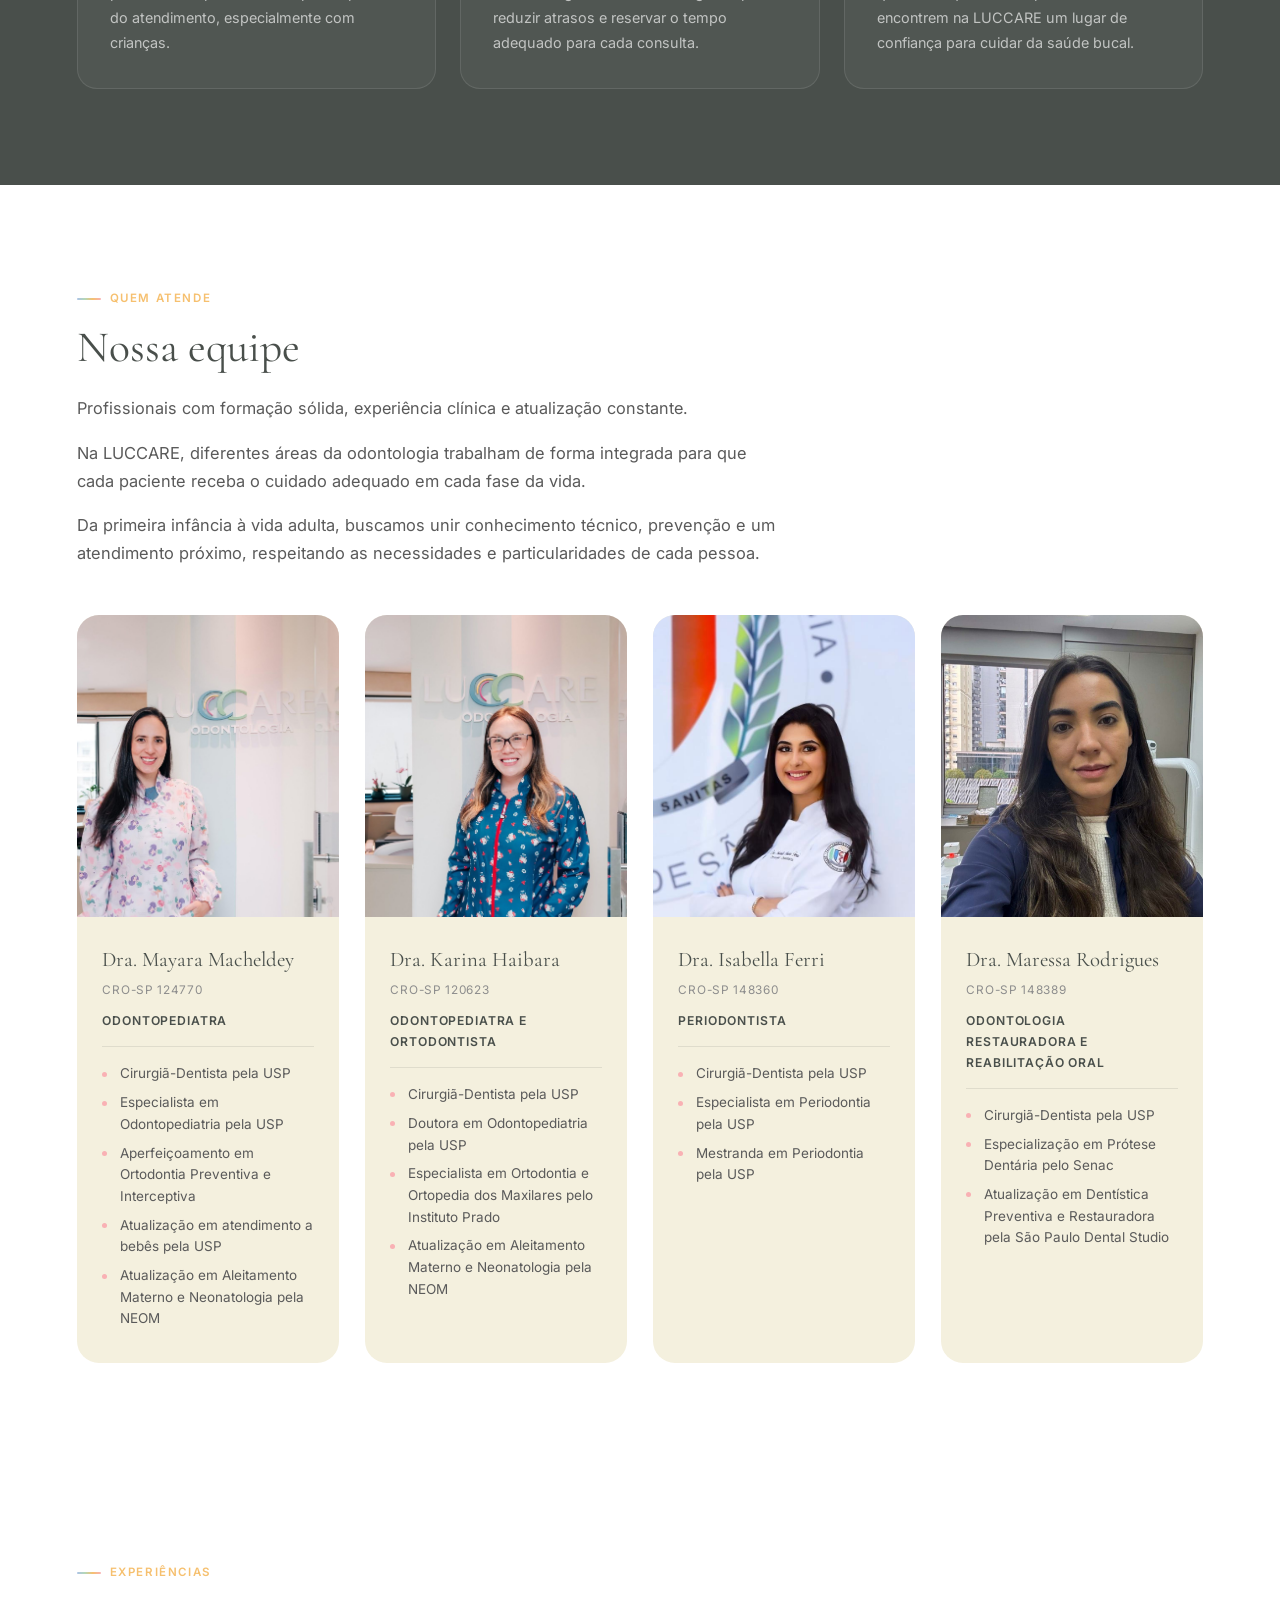
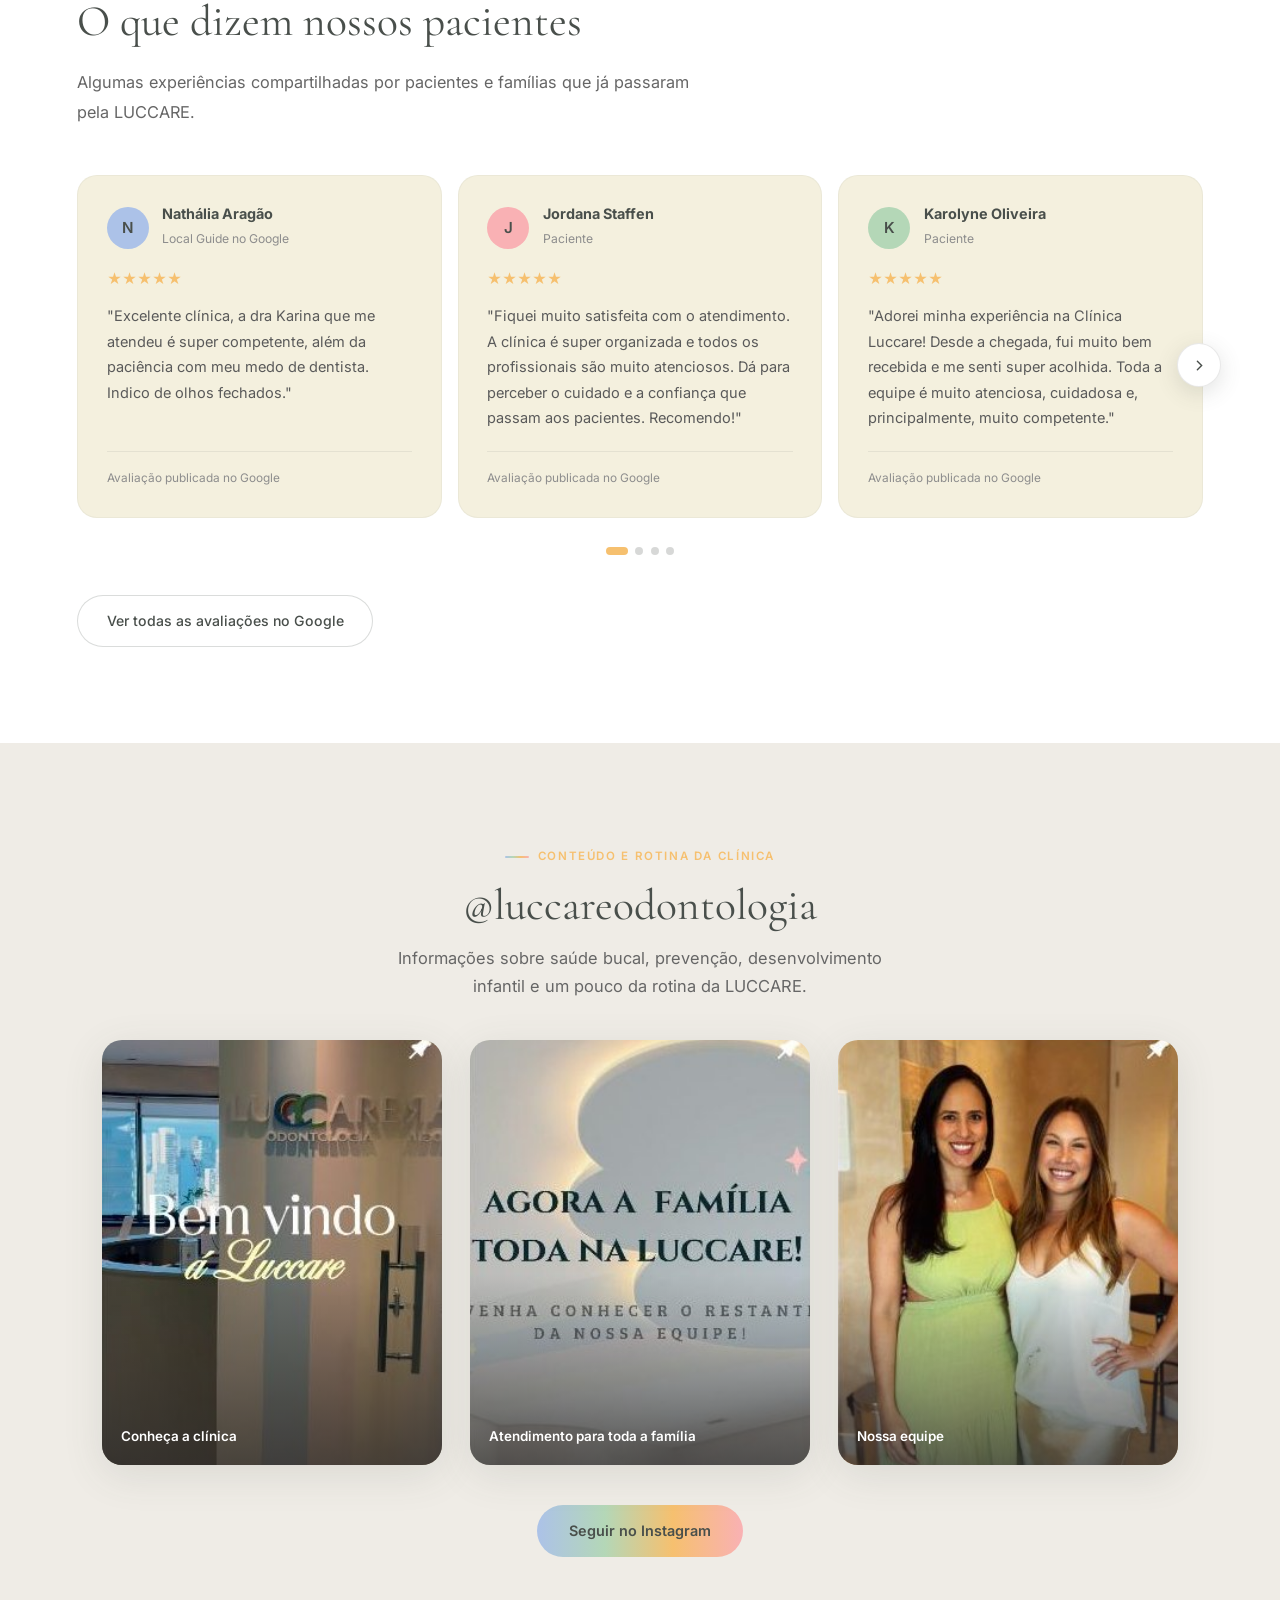
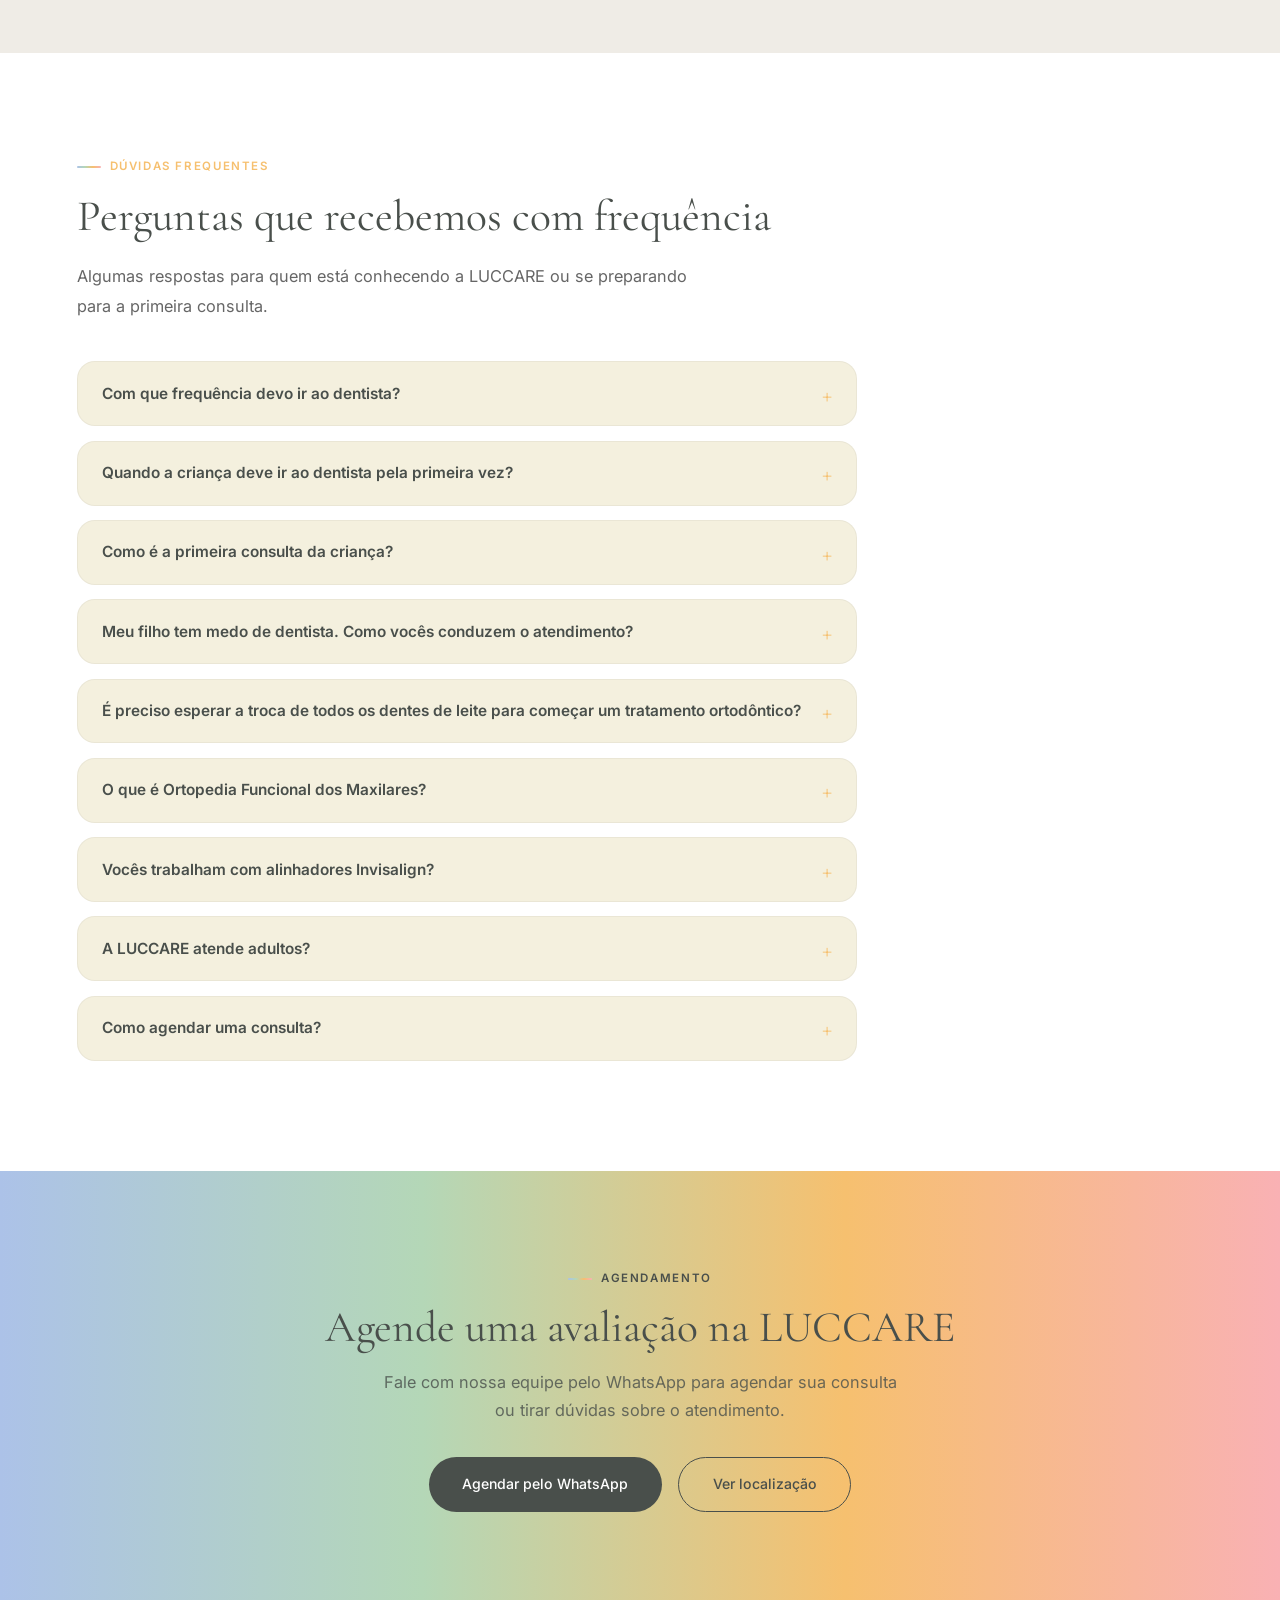
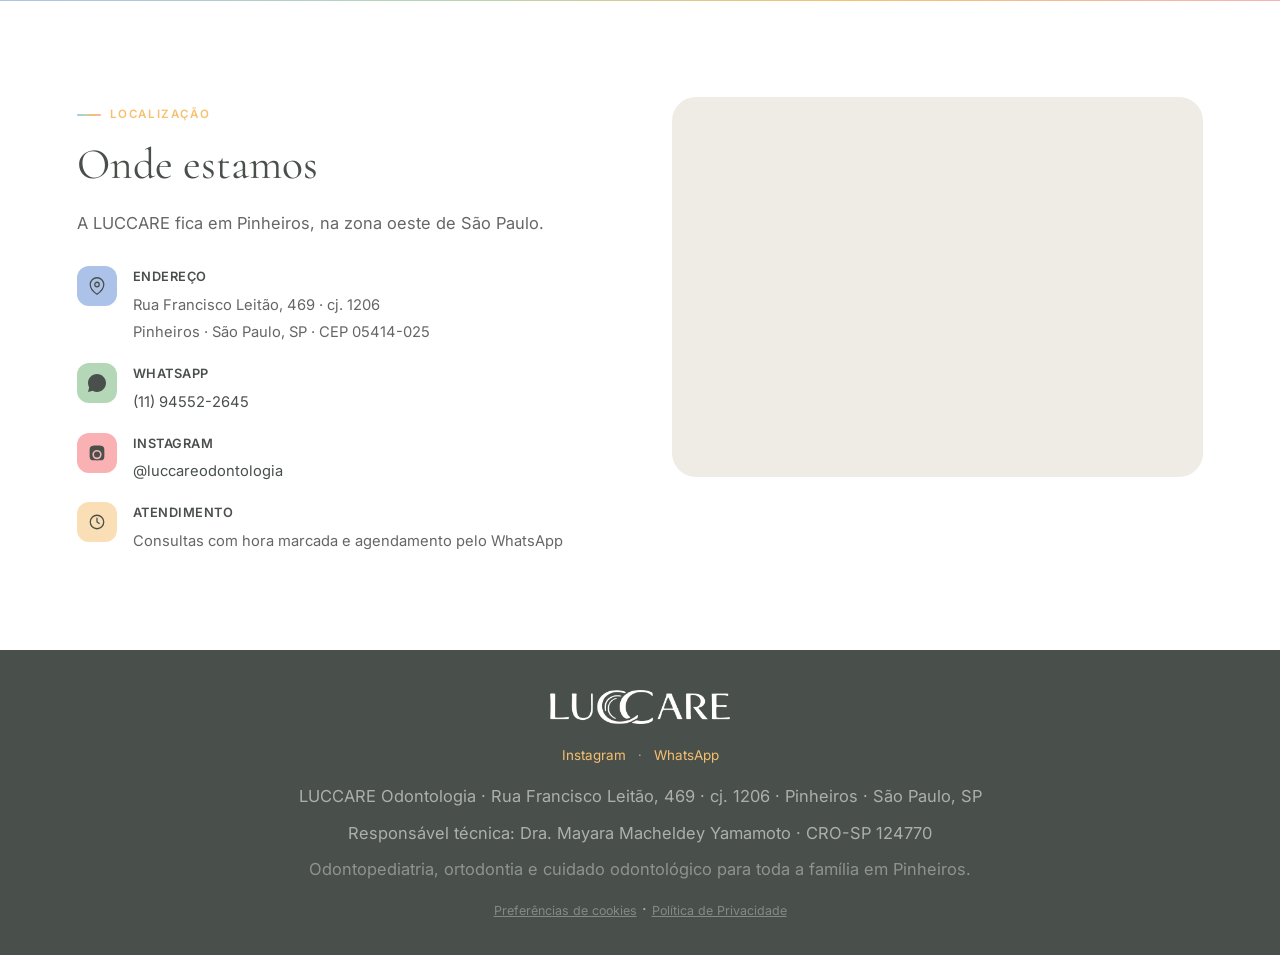
==== commit 81dc7393: "Add files via upload" ====
--- a/index.html
+++ b/index.html
@@ -1135,6 +1135,7 @@
 .instagram-float:hover svg{fill:#fff}
 .instagram-float:focus-visible{outline:2px solid var(--dark-gray);outline-offset:3px}
 body.kids .instagram-float,body.menu-aberto .instagram-float{display:none}
+.aventura-convite{display:flex;align-items:center;gap:16px;background:#e6eddc;border:2px solid #b9cfac;border-radius:22px;padding:20px;margin:28px 0 18px;color:#254e43;text-decoration:none;box-shadow:0 5px 0 #b9cfac}.aventura-convite>svg{width:72px;height:72px;flex-shrink:0}.aventura-convite small{font-size:.65rem;letter-spacing:.1em;font-weight:800;display:block}.aventura-convite strong{font-family:'Baloo 2',cursive;font-size:1.6rem;display:block;line-height:1.2;margin:6px 0}.aventura-convite span span{font-size:.85rem;display:block;line-height:1.4}.aventura-convite>b{margin-left:auto;font-size:1.7rem}.aventura-convite:focus-visible{outline:4px solid #254e43;outline-offset:5px}@media(max-width:480px){.aventura-convite{padding:15px;gap:10px}.aventura-convite>svg{width:52px;height:52px}.aventura-convite strong{font-size:1.25rem}.aventura-convite small{font-size:.55rem}}
 </style>
 <script type="application/ld+json">
 {
@@ -1376,7 +1377,7 @@
       <a data-track="whatsapp" data-location="invisalign" href="https://wa.me/5511945522645?text=Ol%C3%A1!%20Gostaria%20de%20saber%20mais%20sobre%20alinhadores%20Invisalign%20na%20LUCCARE." class="btn-primary" target="_blank" rel="noopener">Falar com nossa equipe</a>
     </div>
     <div class="invis-card">
-      <div class="invis-foto"><img src="assets/invisalign.jpg" loading="lazy" alt="Consultório da LUCCARE preparado para atendimento de adolescentes e adultos" /></div>
+      <div class="invis-foto"><img src="assets/invisalign.jpg" loading="lazy" alt="Alinhadores Invisalign no consultório da LUCCARE" /></div>
       <div class="invis-icon"><svg width="30" height="30" viewBox="0 0 24 24" fill="none" stroke="currentColor" stroke-width="1.5" stroke-linecap="round" stroke-linejoin="round"><path d="M5 7c0-1.7 3.1-3 7-3s7 1.3 7 3c0 3.6-1 6.4-2 9-.6 1.6-1.5 3-2.4 3-.8 0-1.2-1-1.5-2.2-.3-1.1-.6-2.3-1.1-2.3s-.8 1.2-1.1 2.3C10.6 18 10.2 19 9.4 19c-.9 0-1.8-1.4-2.4-3-1-2.6-2-5.4-2-9z"/><path d="M5.6 9.2c3.9 1.6 8.9 1.6 12.8 0"/></svg></div>
       <h3>A melhor opção depende do seu caso</h3>
       <p>Nem todo caso ortodôntico precisa da mesma abordagem.</p>
@@ -1554,7 +1555,7 @@
     <button type="button" class="sim" id="cookieSim">Aceitar</button>
     <button type="button" id="cookieNao">Recusar</button>
   </div>
-  <p class="cookie-detalhe" id="cookieDetalhe">São apenas cookies de estatística de acesso, para saber quais páginas são mais procuradas. Não há publicidade, venda de dados nem compartilhamento para marketing. No Cantinho do Toddy a medição fica desligada sempre, com ou sem autorização. A escolha pode ser mudada no rodapé.</p>
+  <p class="cookie-detalhe" id="cookieDetalhe">São apenas estatísticas gerais de acesso e dos nossos anúncios. Não vendemos dados. No Cantinho do Toddy a medição fica sempre desligada. A escolha pode ser mudada no rodapé.</p>
 </div>
 
 
@@ -1935,6 +1936,11 @@
       </button>
     </div>
 
+    <a href="aventura/index.html" class="aventura-convite" aria-label="Jogar Guardiões do Sorriso, aventura de estratégia para 6 anos ou mais">
+      <svg viewBox="0 0 64 64" aria-hidden="true"><use href="#ic-toddy"/></svg>
+      <span><small>NOVA AVENTURA · 6 ANOS OU MAIS</small><strong>Guardiões do Sorriso</strong><span>Monte seu time de torres e proteja o sorriso em 6 fases.</span></span><b aria-hidden="true">→</b>
+    </a>
+
     <div class="secao-rot"><svg width="26" height="26" viewBox="0 0 64 64"><use href="#ic-toddy"/></svg> Meus adesivos</div>
     <div class="adesivos" id="adesivos">
       <div class="adesivo" data-ad="escovar"><svg viewBox="0 0 64 64"><use href="#ic-escova"/></svg></div>
@@ -3028,8 +3034,8 @@
       if(limpos>=META){
         dica.textContent='';
         premiar('escovar', completou
-          ? 'Os quatro cantinhos da boca do Toddy, limpinhos! Nos seus dentes é igual, só que com calma: use o timer do Toddy e escove dois minutos, de manhã e antes de dormir, com a ajuda de um adulto.'
-          : 'Você limpou '+limpos+' dos 12 dentes do Toddy. Nos seus dentes o combinado é: dois minutos no timer, de manhã e antes de dormir, com a ajuda de um adulto.');
+          ? 'Os quatro cantinhos da boca do Toddy, limpinhos! Nos seus dentes, escove com calma por cerca de dois minutos, pelo menos duas vezes ao dia — uma delas antes de dormir. Pode haver outras escovações; siga a orientação da odontopediatra e conte com a ajuda de uma pessoa adulta.'
+          : 'Você limpou '+limpos+' dos 12 dentes do Toddy. Nos seus dentes, escove com calma por cerca de dois minutos, pelo menos duas vezes ao dia — uma delas antes de dormir. Pode haver outras escovações; siga a orientação da odontopediatra e conte com a ajuda de uma pessoa adulta.');
       }else{
         dica.textContent='Acabou o tempo! Você limpou '+limpos+' de 12 dentes. Vamos tentar de novo?';
         SONS.erro();
@@ -3513,8 +3519,8 @@
   })();
 
   /* ══════ JOGO — O LANCHE DO TODDY ══════
-     Sem culpa alimentar: nada é proibido. O que se ensina é frequência
-     e escovar depois. ATENÇÃO: as frases precisam de aval clínico. */
+     Sem culpa alimentar: o foco é frequência, contexto das refeições
+     e água como bebida principal. ATENÇÃO: as frases precisam de aval clínico. */
   (function(){
     const palco=document.querySelector('.lanche-palco'),alvo=document.getElementById('lancheItem');
     const nome=document.getElementById('lancheNome'),txt=document.getElementById('lancheTxt');
@@ -3523,21 +3529,21 @@
     if(!alvo||!btn)return;
     const COMIDAS=[
       {ic:'ic-maca',n:'Maçã',dia:1,
-       txt:'Fruta pode todo dia, e é um ótimo lanche entre as refeições.'},
+       txt:'Frutas fazem parte de uma alimentação variada. Prefira a fruta inteira e combine os horários das refeições com a família.'},
       {ic:'ic-agua',n:'Água',dia:1,
-       txt:'Água é a melhor amiga dos dentes. Depois de um docinho, um copo de água já ajuda bastante.'},
+       txt:'Água é a melhor bebida para matar a sede. Depois de algo açucarado, beber água não substitui a escovação com creme dental com flúor.'},
       {ic:'ic-queijo',n:'Queijo',dia:1,
-       txt:'Queijo pode todo dia e é um lanche amigo dos dentes.'},
+       txt:'Queijo pode fazer parte de uma alimentação variada. Para os dentes, a frequência e o horário dos alimentos também contam.'},
       {ic:'ic-cenoura',n:'Cenoura',dia:1,
-       txt:'Legume crocante pode todo dia. Mastigar bem também faz bem para os dentes.'},
+       txt:'Legumes fazem parte de uma alimentação variada. Mastigar alimentos crocantes não substitui a escova e o fio dental.'},
       {ic:'ic-bala',n:'Bala',dia:0,
-       txt:'Bala não é proibida, mas é de vez em quando: ela gruda no dente e demora a sair. Melhor comer na sobremesa e escovar depois.'},
+       txt:'Bala é para de vez em quando. Repetir açúcar muitas vezes ao dia aumenta o risco de cárie; quando houver, prefira junto de uma refeição.'},
       {ic:'ic-refri',n:'Refrigerante',dia:0,
-       txt:'De vez em quando. O refrigerante tem muito açúcar e deixa a boca ácida. Depois dele, um copo de água ajuda.'},
+       txt:'Refrigerante é para de vez em quando: costuma reunir açúcar e acidez. Água continua sendo a melhor bebida para a sede.'},
       {ic:'ic-bolo',n:'Bolo',dia:0,
-       txt:'Bolo de aniversário é festa! É de vez em quando, e depois é só escovar os dentes.'},
+       txt:'Bolo de aniversário é festa! O cuidado é deixar para ocasiões especiais e evitar repetir alimentos açucarados muitas vezes ao longo do dia.'},
       {ic:'ic-pirulito',n:'Pirulito',dia:0,
-       txt:'De vez em quando. O pirulito fica muito tempo na boca, e é esse tempão que os dentes não gostam.'}
+       txt:'Pirulito é para de vez em quando. Como fica muito tempo na boca, prolonga o contato dos dentes com o açúcar.'}
     ];
     const QUANTOS=[5,7,9];
     let fila=[],i=0,acertos=0,rodando=false,bolas=[];
@@ -3600,8 +3606,8 @@
       alvo.innerHTML='';nome.textContent='';
       btn.textContent='Jogar de novo';
       premiar('lanche', acertos===fila.length
-        ? 'Você acertou todos! Lembre do combinado: o docinho fica melhor na sobremesa, e depois é só escovar os dentes.'
-        : 'Nenhum lanche é proibido. O que os dentes pedem é doce de vez em quando, na sobremesa, e escovação depois.');
+        ? 'Você acertou todos! Lembre do combinado: água para matar a sede e alimentos açucarados menos vezes, de preferência junto das refeições. A higiene diária continua importante.'
+        : 'Vamos tentar de novo? Para os dentes, contam a frequência do açúcar, o contexto das refeições, a água como bebida principal e a higiene diária.');
     }
     cestas.forEach(b=>b.addEventListener('click',()=>responder(+b.dataset.cesta,b)));
     btn.addEventListener('click',()=>{
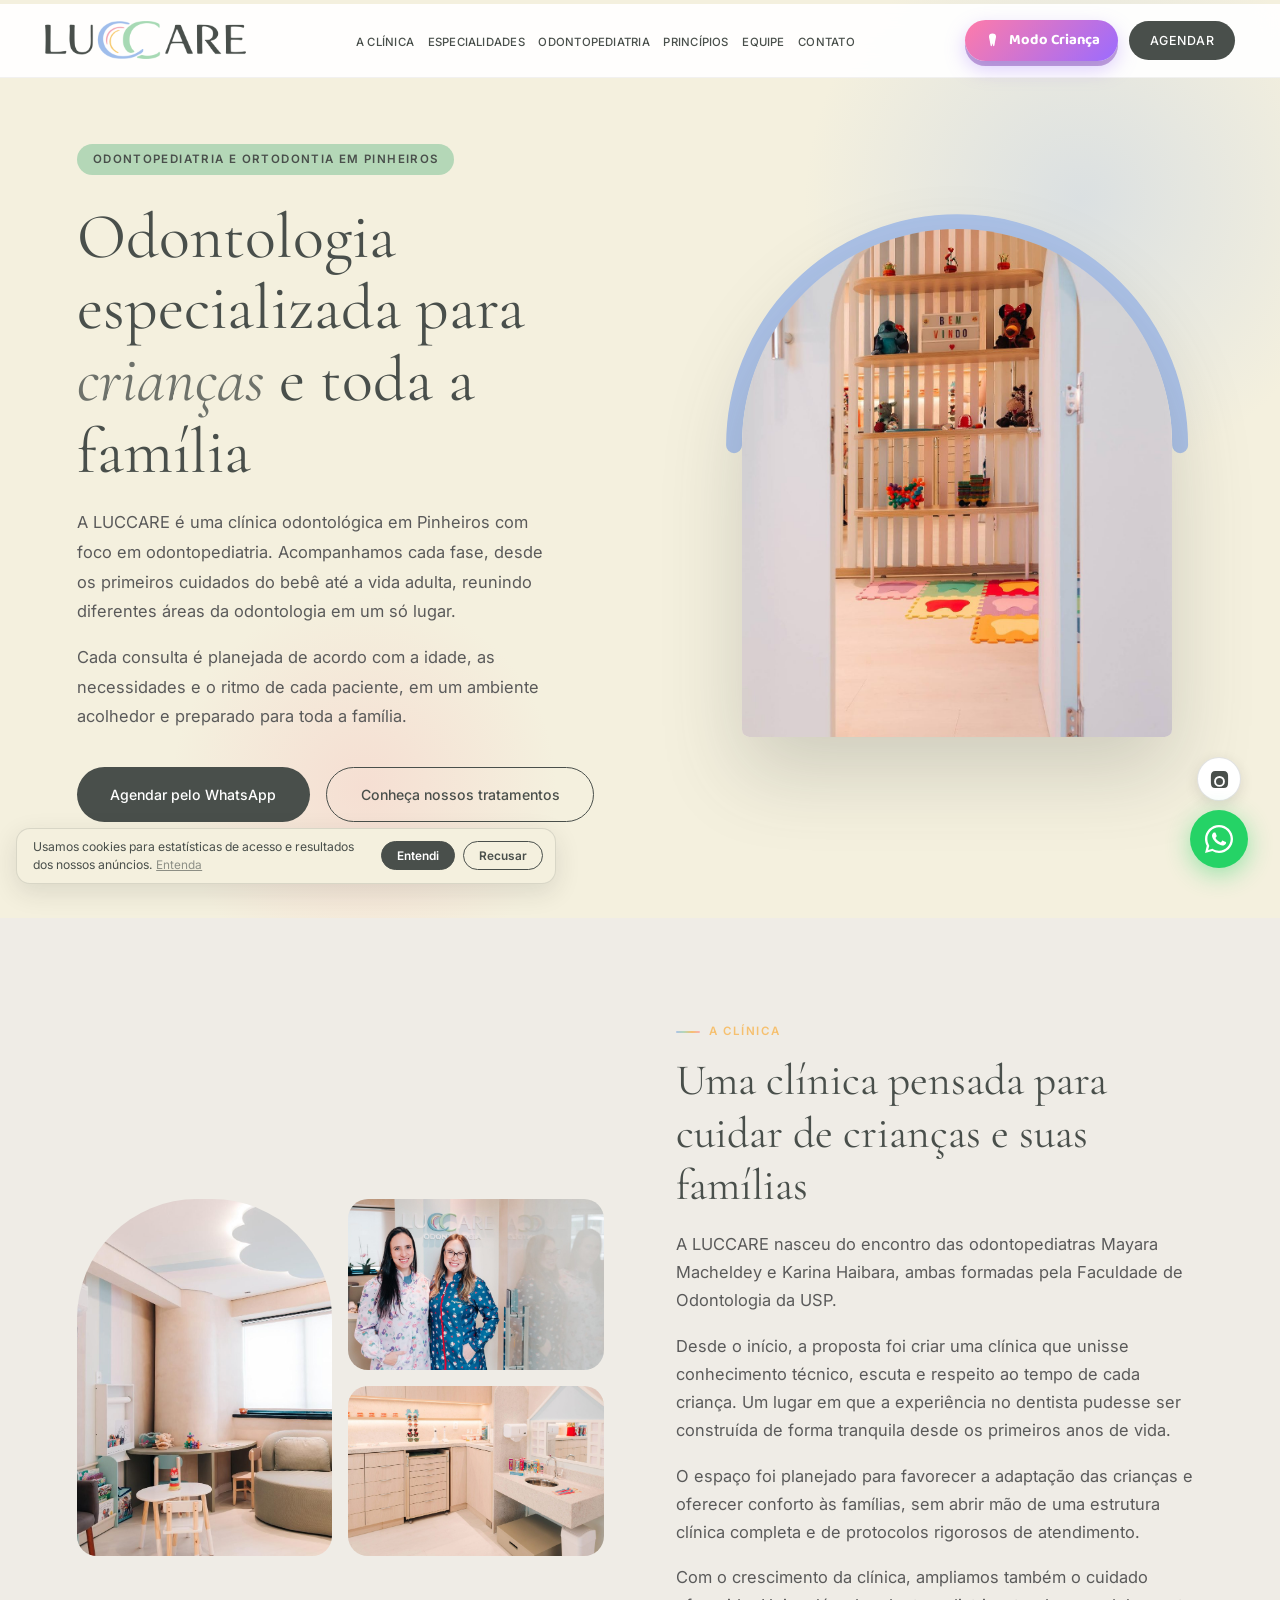
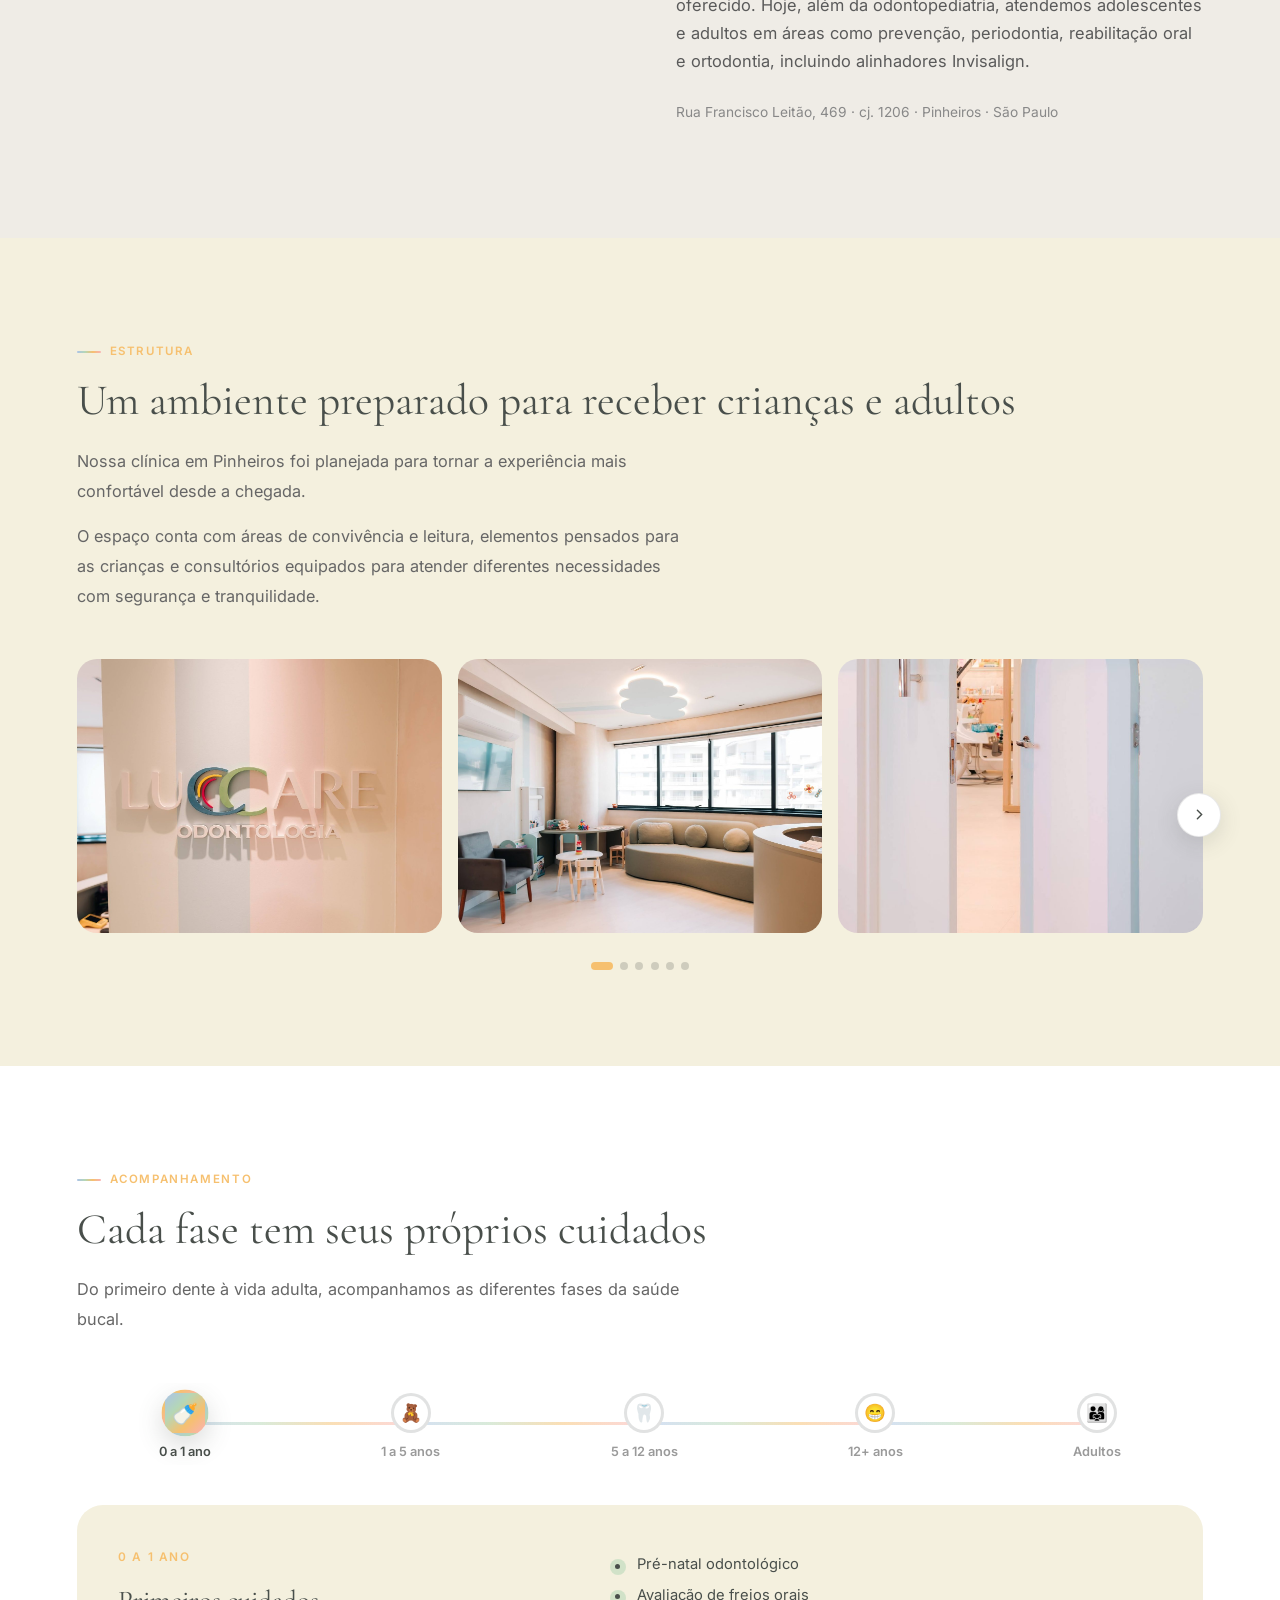
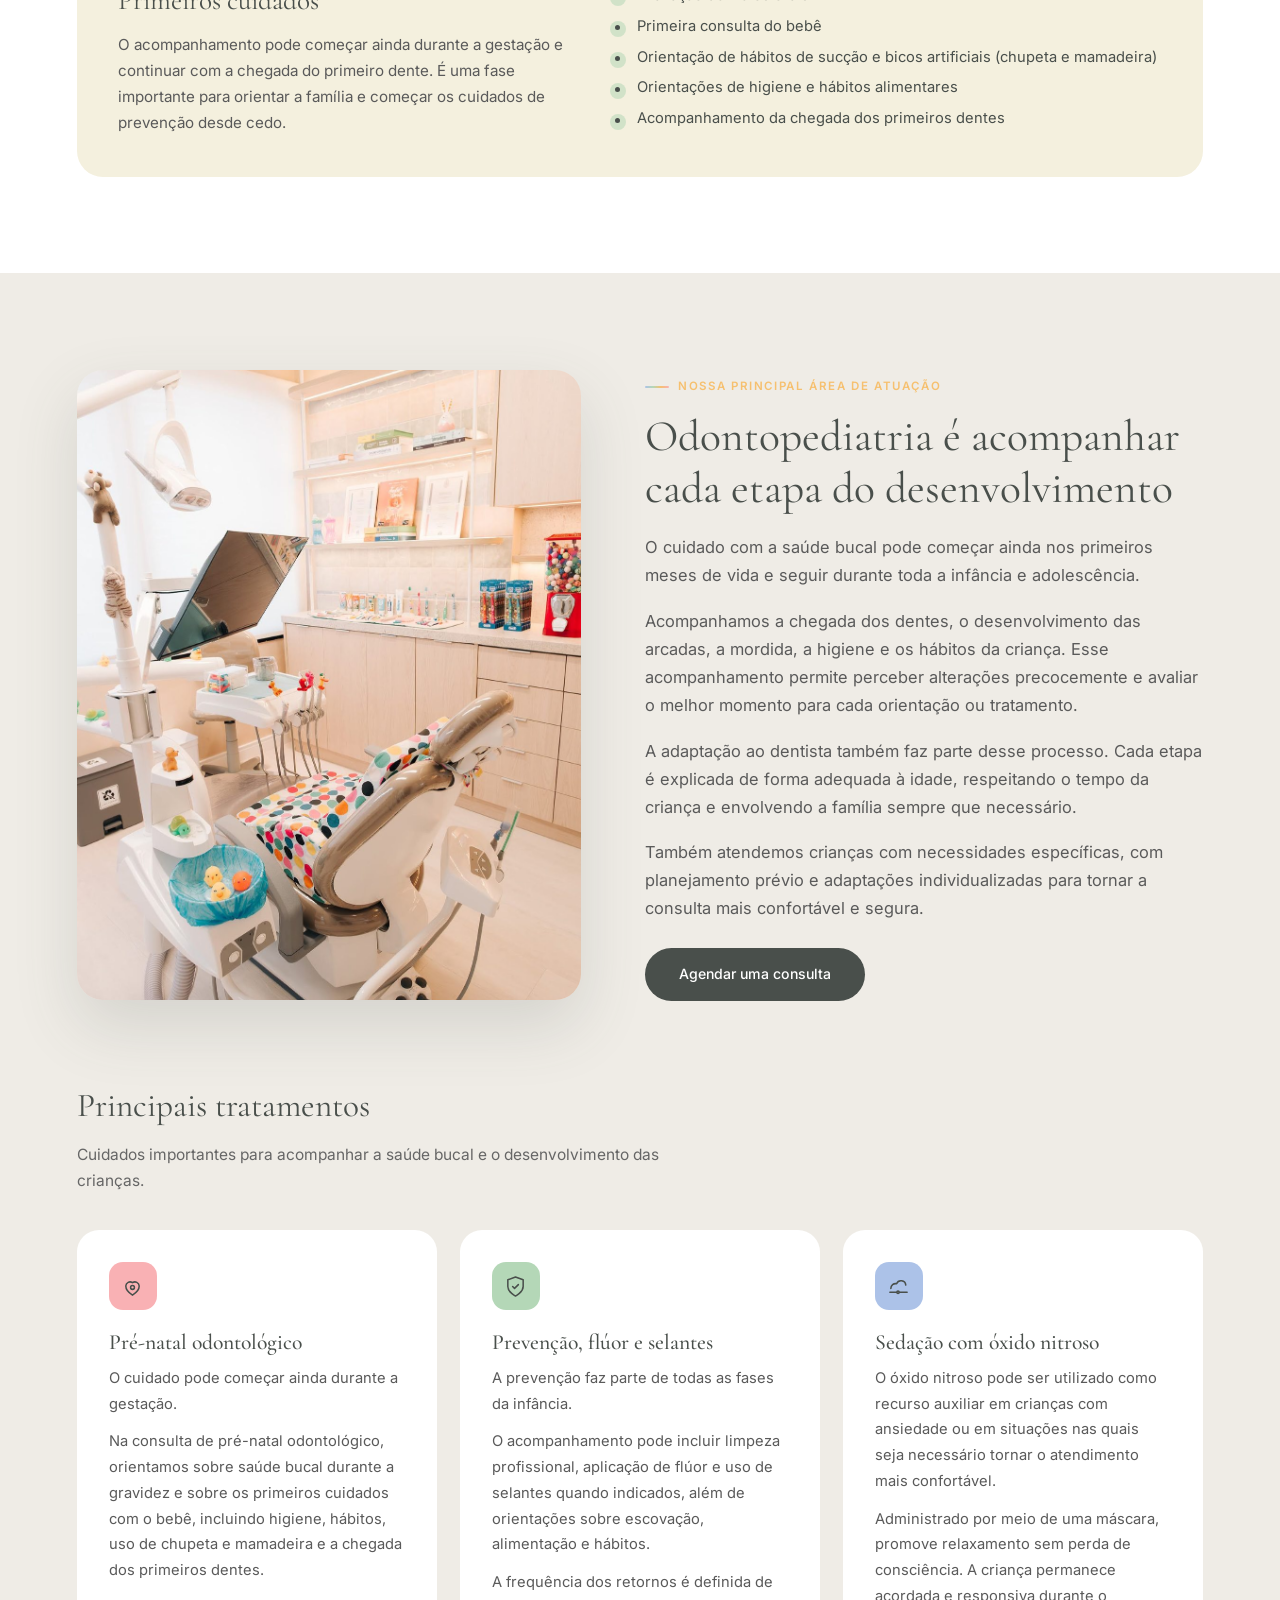
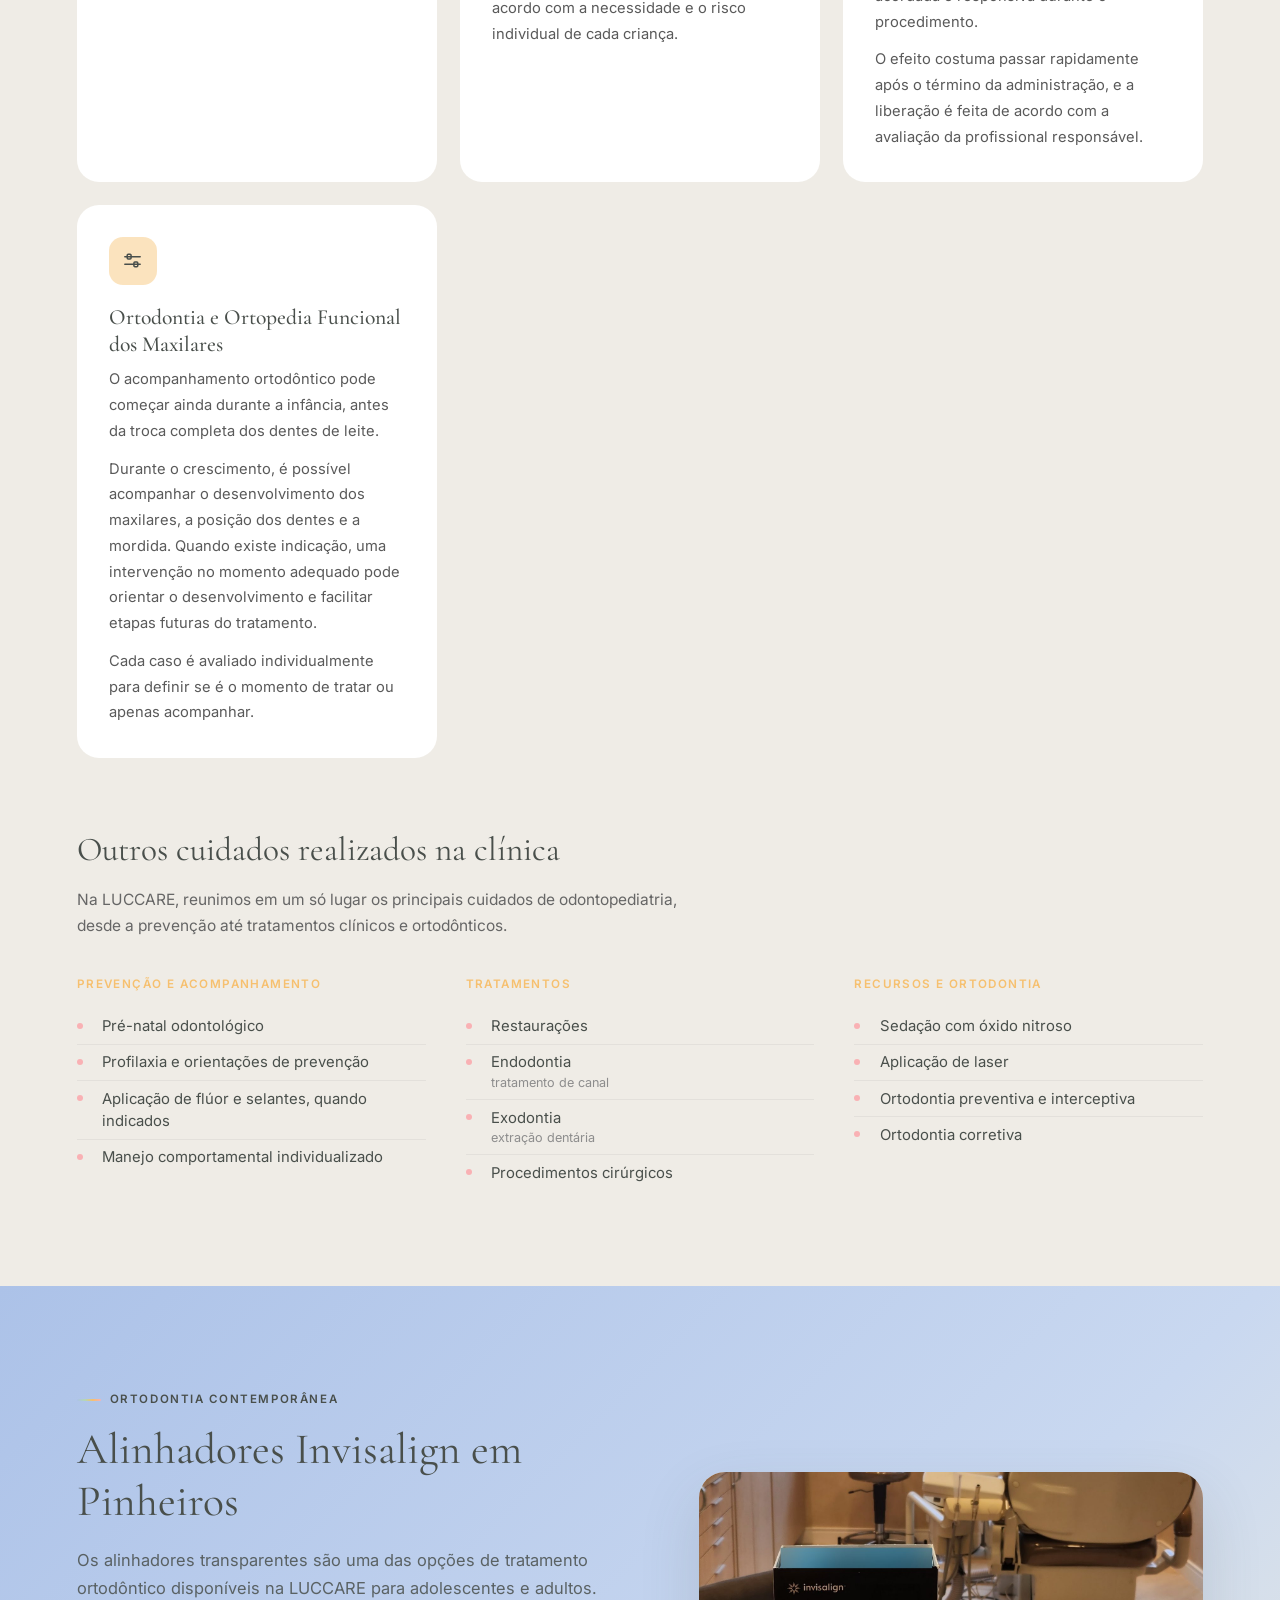
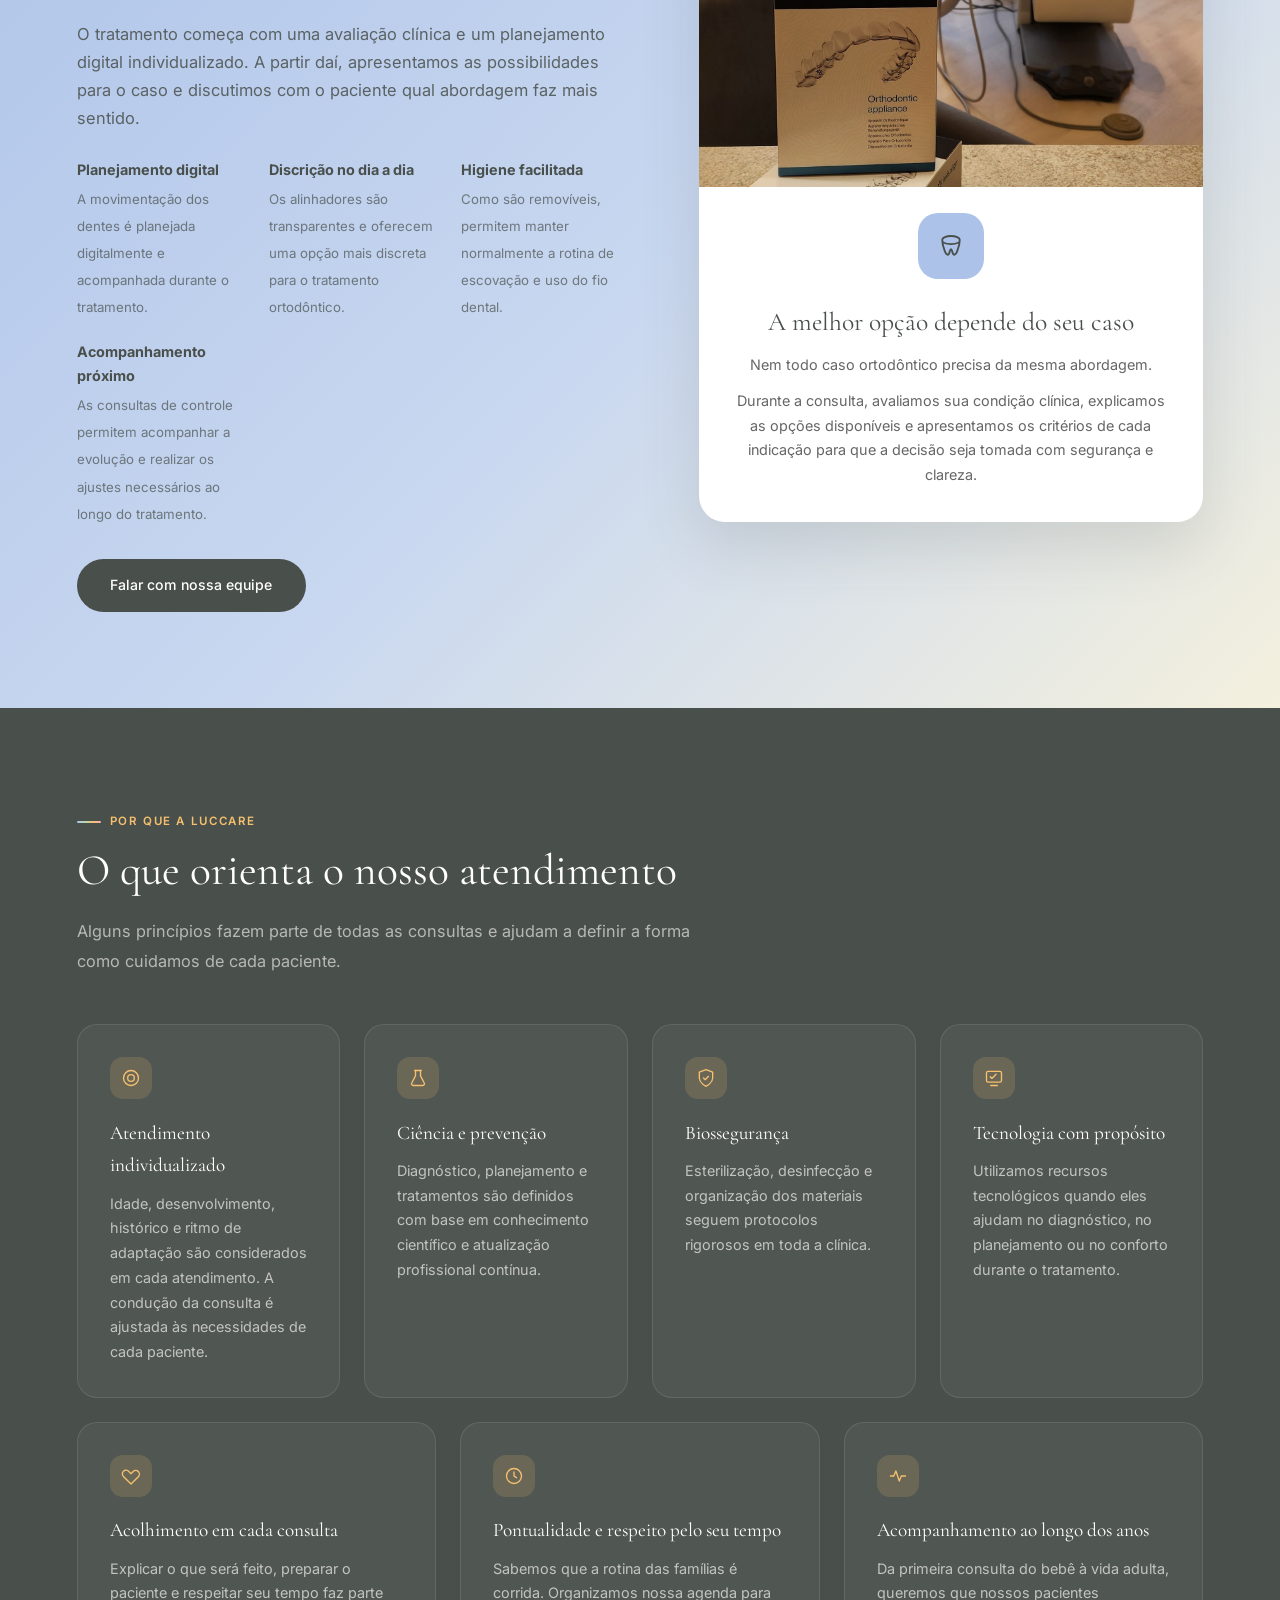
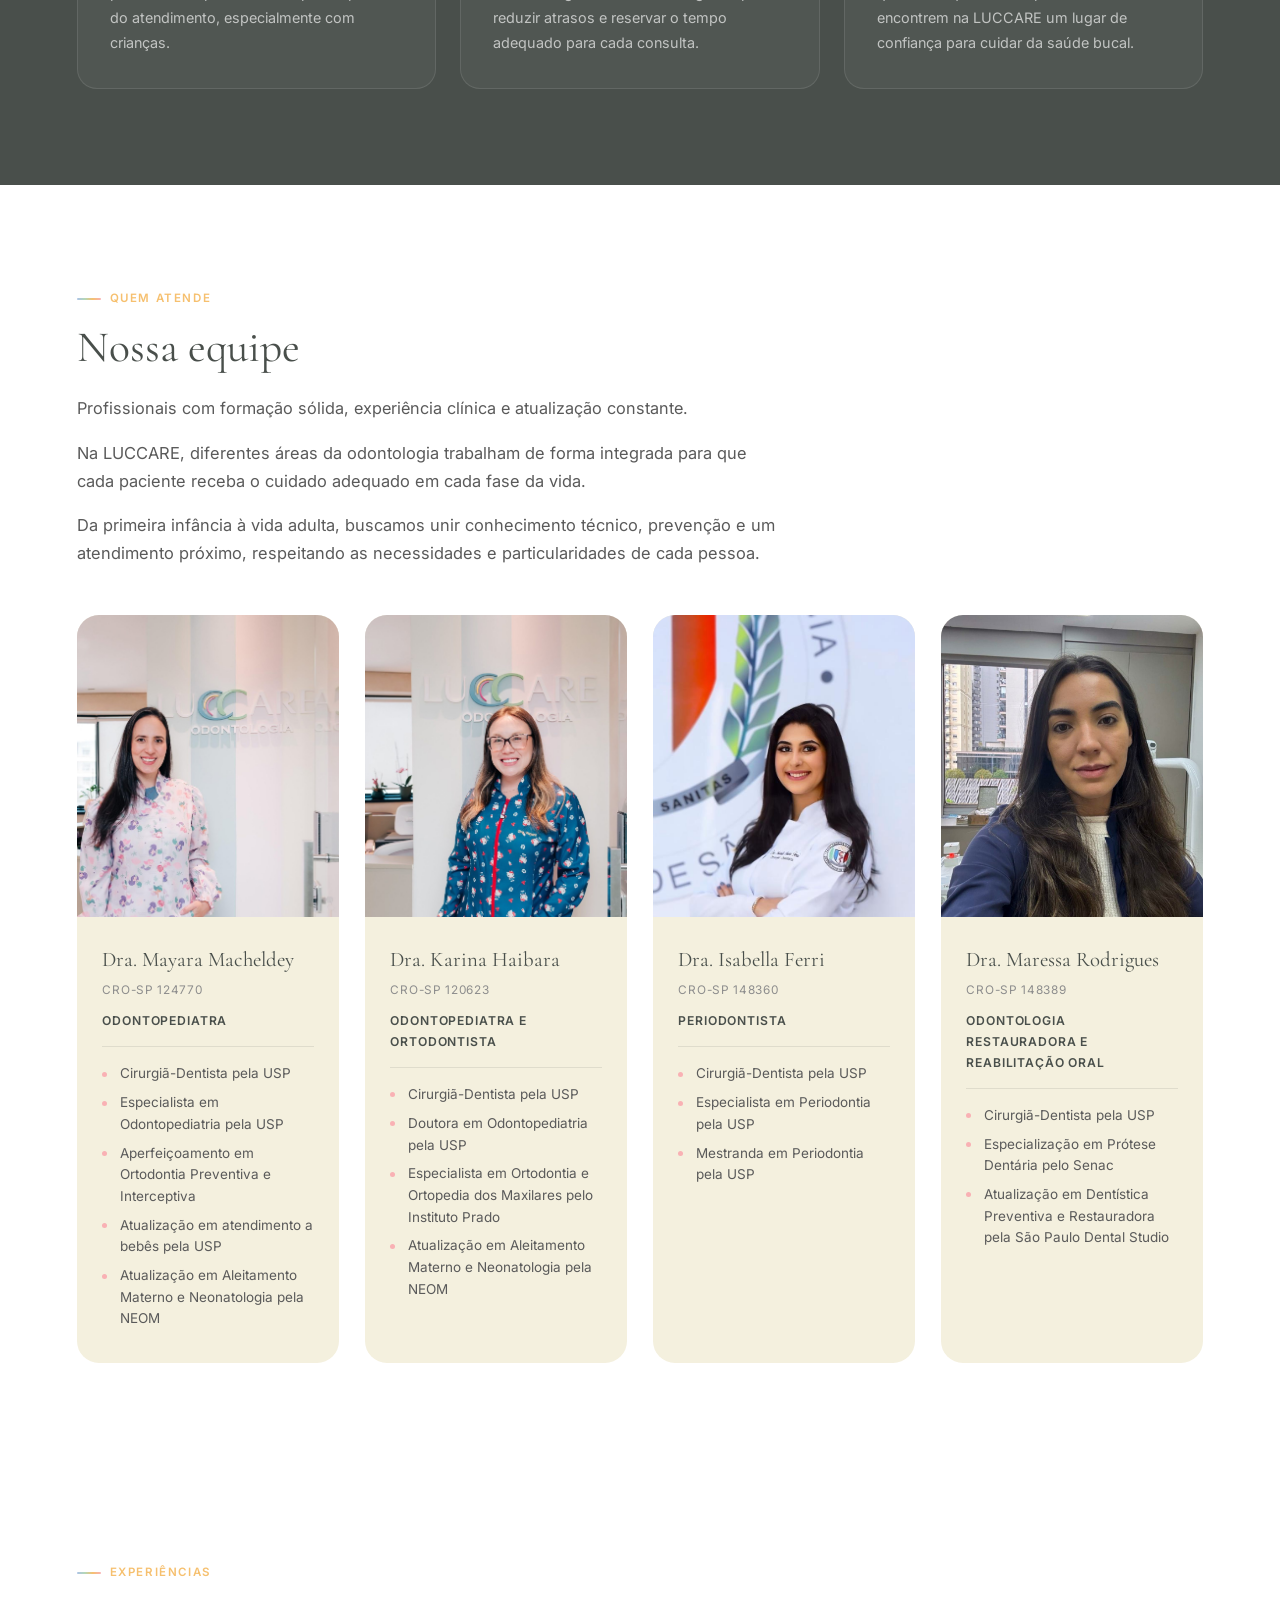
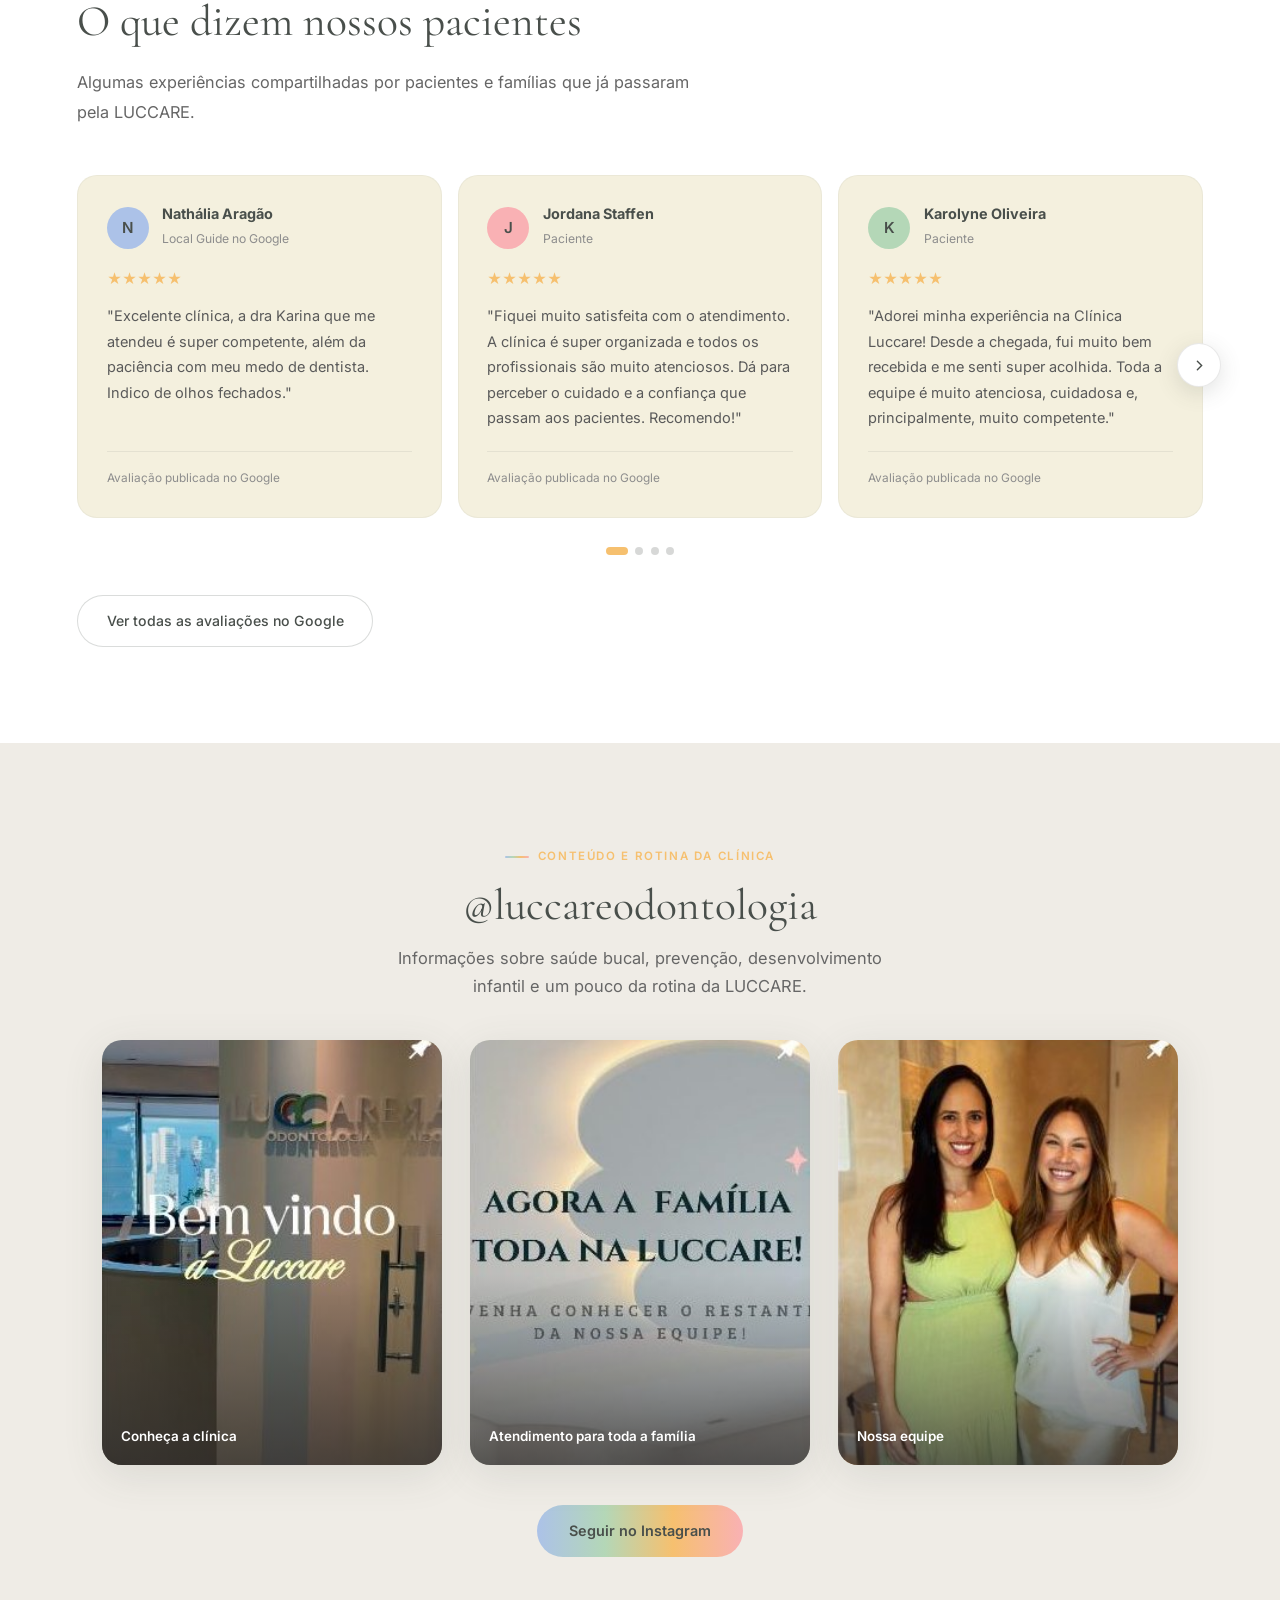
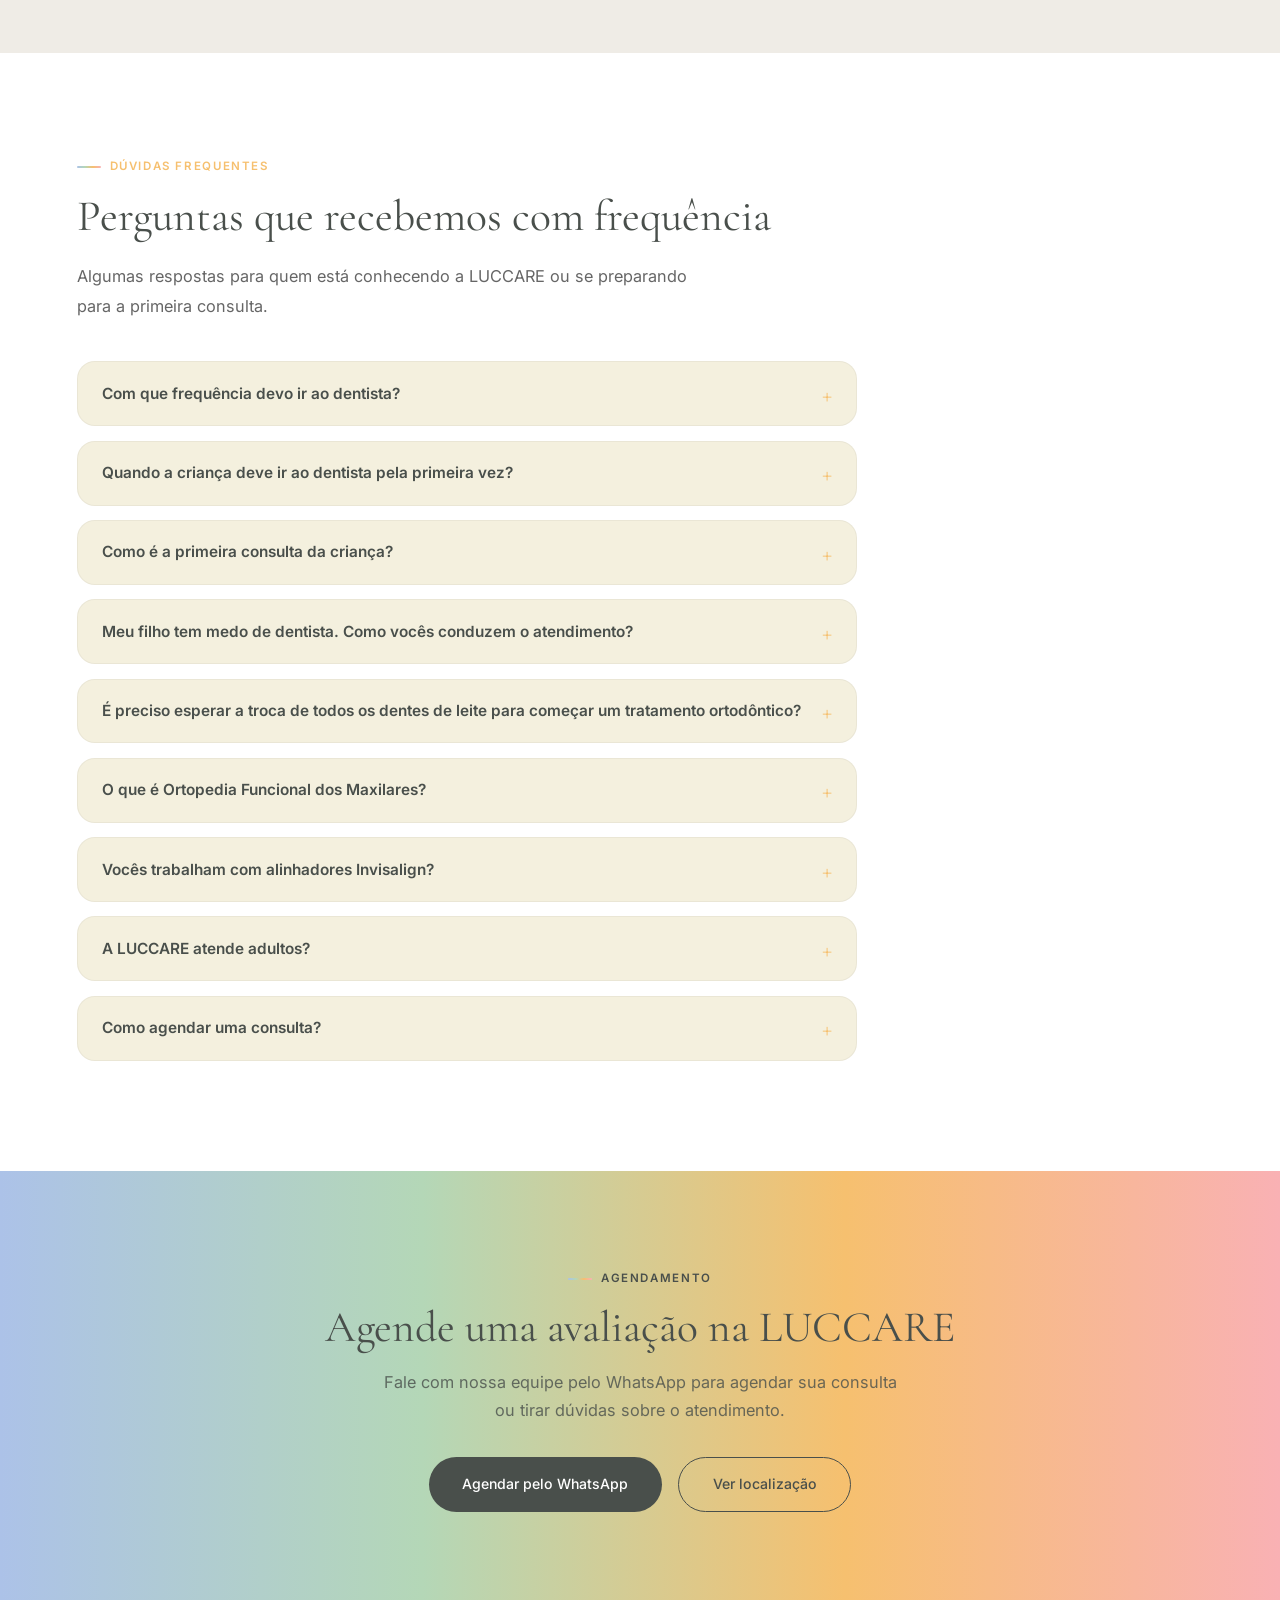
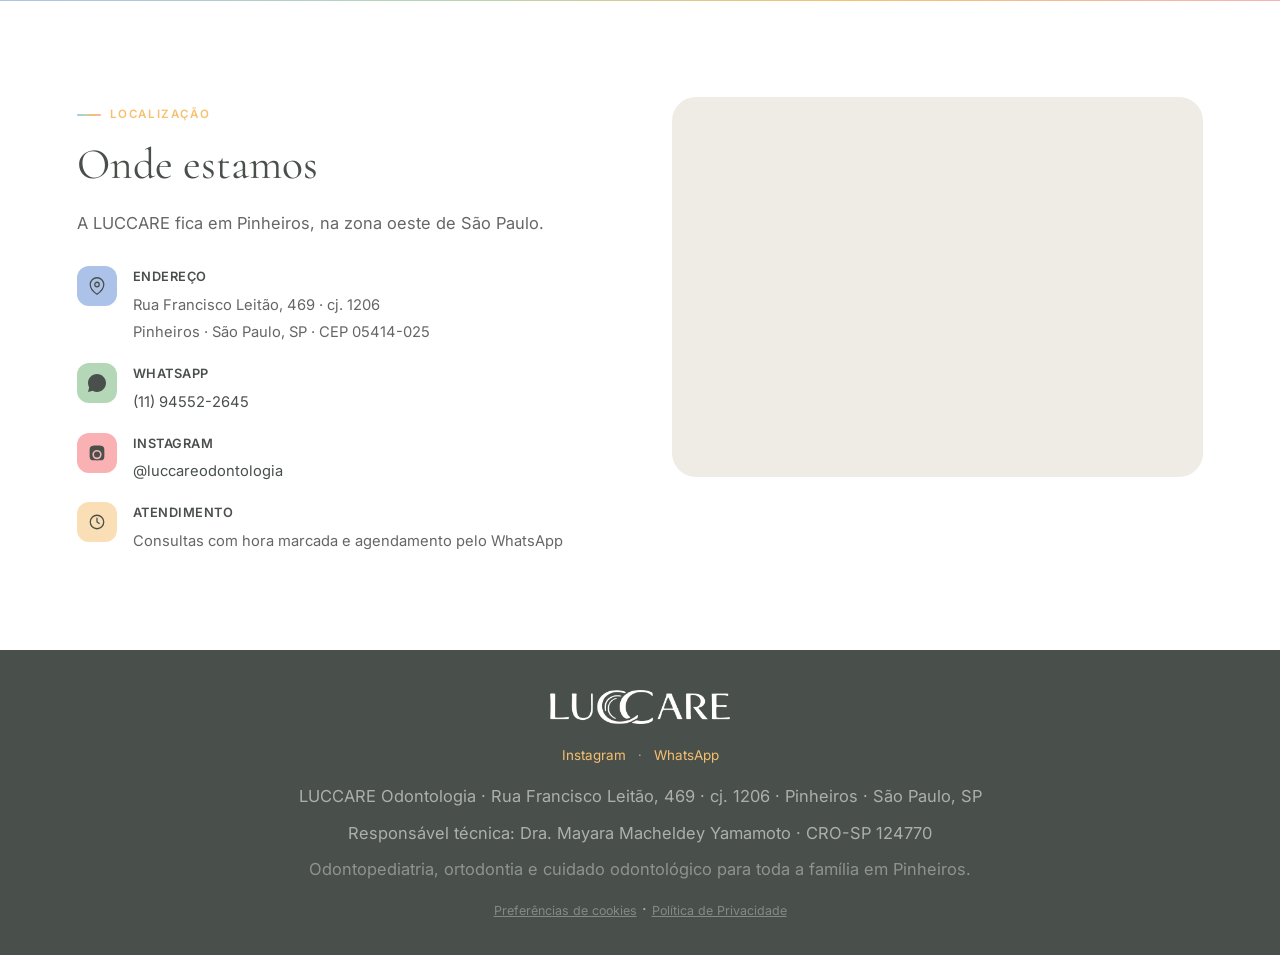
==== commit 6665ffc5: "Add files via upload" ====
--- a/index.html
+++ b/index.html
@@ -6,10 +6,10 @@
 <script>
 /* LUCCARE - consentimento e medicao.
 
-   SITE NORMAL - Consent Mode v2 no modo avancado: o conteiner GTM-T7B4GD3L
-   carrega sempre, mas os quatro estados nascem 'denied'. Nesse estado as tags
-   do Google rodam sem cookie e sem identificador. "Aceitar" manda um
-   consent update para 'granted'; "Recusar" mantem 'denied'. A escolha fica em
+   SITE NORMAL - Consent Mode v2: o conteiner GTM-T7B4GD3L carrega sempre.
+   Desde 02/10/2026 a medicao (analytics_storage, ad_storage, ad_user_data)
+   nasce 'granted' e so "Recusar" desliga (opt-out). ad_personalization
+   (remarketing) so com "Entendi". A escolha fica em
    localStorage['luccare_cookies'] (sim/nao) e pode ser trocada pelo link
    "Preferencias de cookies" no rodape.
 
@@ -30,13 +30,16 @@
 
   var esc=null;try{esc=localStorage.getItem(CHAVE);}catch(e){}
   w.__gtmEscolha=esc;
-  var ok=(esc==='sim');
+  /* 02/10/2026: medicao ligada por padrao (estatistica e conversao de
+     anuncio, base legal: legitimo interesse); so "Recusar" desliga.
+     Remarketing (ad_personalization) continua so com "Entendi". */
+  var ok=(esc!=='nao'),rmk=(esc==='sim');
 
   /* precisa vir ANTES do conteiner: e o estado com que as tags nascem */
   gtag('consent','default',{
     ad_storage:        ok?'granted':'denied',
     ad_user_data:      ok?'granted':'denied',
-    ad_personalization:ok?'granted':'denied',
+    ad_personalization:rmk?'granted':'denied',
     analytics_storage: ok?'granted':'denied',
     wait_for_update:500
   });
@@ -1550,12 +1553,12 @@
 </footer>
 <!-- aviso de cookies: só aparece enquanto não houver escolha -->
 <div class="cookie-aviso" id="cookieAviso" role="region" aria-label="Aviso sobre cookies">
-  <p class="cookie-txt">Este site usa cookies para medir o acesso.<button type="button" class="cookie-mais" id="cookieMais" aria-expanded="false" aria-controls="cookieDetalhe">Entenda</button></p>
+  <p class="cookie-txt">Usamos cookies para estatísticas de acesso e resultados dos nossos anúncios.<button type="button" class="cookie-mais" id="cookieMais" aria-expanded="false" aria-controls="cookieDetalhe">Entenda</button></p>
   <div class="cookie-btns">
-    <button type="button" class="sim" id="cookieSim">Aceitar</button>
+    <button type="button" class="sim" id="cookieSim">Entendi</button>
     <button type="button" id="cookieNao">Recusar</button>
   </div>
-  <p class="cookie-detalhe" id="cookieDetalhe">São apenas estatísticas gerais de acesso e dos nossos anúncios. Não vendemos dados. No Cantinho do Toddy a medição fica sempre desligada. A escolha pode ser mudada no rodapé.</p>
+  <p class="cookie-detalhe" id="cookieDetalhe">São apenas estatísticas gerais de acesso e dos nossos anúncios, sem remarketing. Não vendemos dados. Para desligar, clique em Recusar. No Cantinho do Toddy a medição fica sempre desligada. A escolha pode ser mudada no rodapé.</p>
 </div>
 
 
@@ -3992,5 +3995,42 @@
   if(!window.__gtmEscolha&&!document.body.classList.contains('kids'))setTimeout(mostrar,900);
 })();
 </script>
+<script>
+/* Origem Google Ads (02/10/2026): quem chega por um anuncio do Google
+   (gclid/gbraid/wbraid ou utm google+cpc) abre o WhatsApp com a frase
+   "Encontrei a LUCCARE no Google", para a recepcao saber na hora de onde
+   veio o contato. Nada e enviado a lugar nenhum: a marca fica so na aba
+   (sessionStorage) e aparece apenas na mensagem que a pessoa decide mandar. */
+(function(){
+  var K='luccare_origem',q=location.search,ads=false;
+  try{
+    var u=new URLSearchParams(q);
+    ads=!!(u.get('gclid')||u.get('gbraid')||u.get('wbraid')||
+      (/google/i.test(u.get('utm_source')||'')&&/cpc|paid|ppc/i.test(u.get('utm_medium')||'')));
+    if(ads)sessionStorage.setItem(K,'google-ads');
+    else ads=sessionStorage.getItem(K)==='google-ads';
+  }catch(e){}
+  if(!ads)return;
+  var BASE='Olá! Encontrei a LUCCARE no Google e gostaria de agendar uma consulta.';
+  function frase(t){
+    if(!t)return BASE;
+    var m=t.match(/^Olá!\s*Gostaria de (.*)$/i);
+    if(!m)return 'Olá! Encontrei a LUCCARE no Google. '+t.replace(/^Olá!\s*/i,'');
+    return 'Olá! Encontrei a LUCCARE no Google e gostaria de '+m[1].replace(/\s+na LUCCARE\.$/,'.');
+  }
+  function marcar(){
+    var links=document.querySelectorAll('a[href*="wa.me/"]');
+    for(var i=0;i<links.length;i++){
+      var a=links[i];if(a.dataset.origem)continue;
+      try{
+        var url=new URL(a.href);
+        url.searchParams.set('text',frase(url.searchParams.get('text')));
+        a.href=url.toString().replace(/\+/g,'%20');a.dataset.origem='google-ads';
+      }catch(e){}
+    }
+  }
+  if(document.readyState==='loading')document.addEventListener('DOMContentLoaded',marcar);else marcar();
+})();
+</script>
 </body>
 </html>
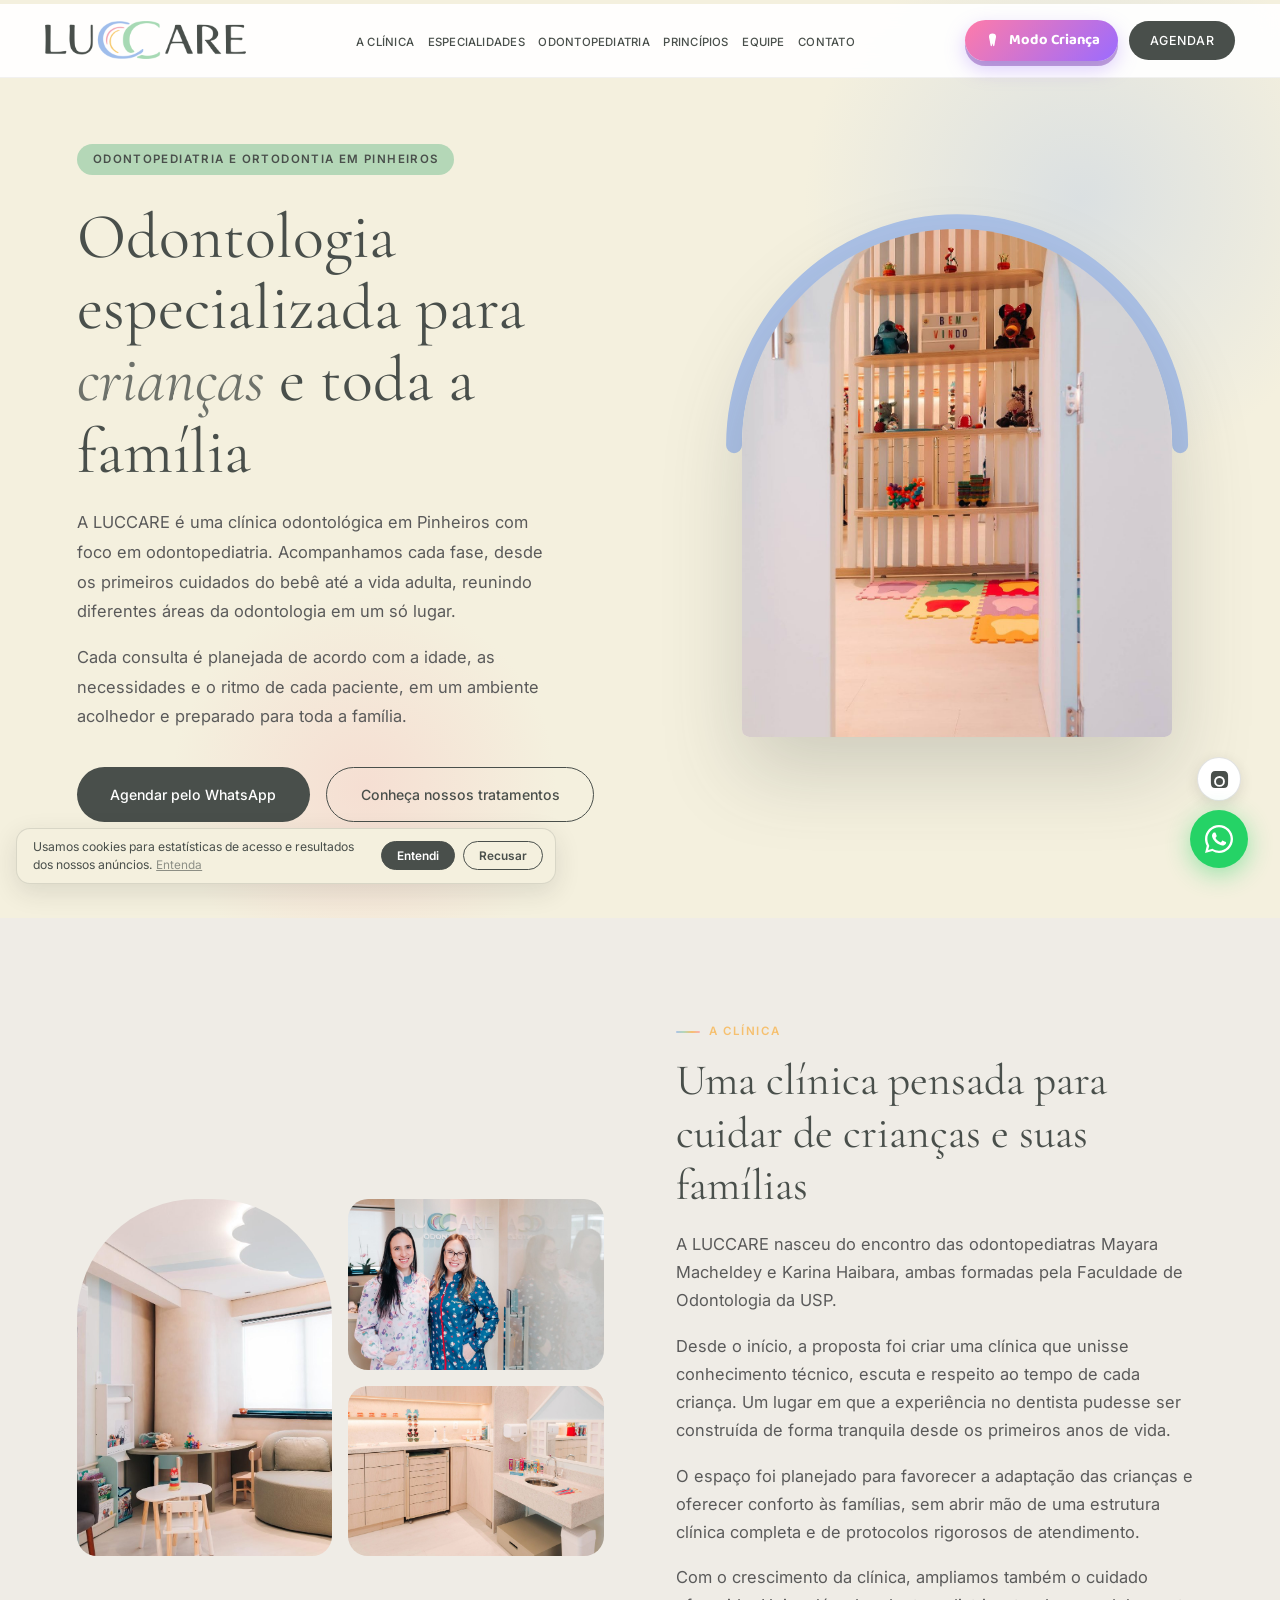
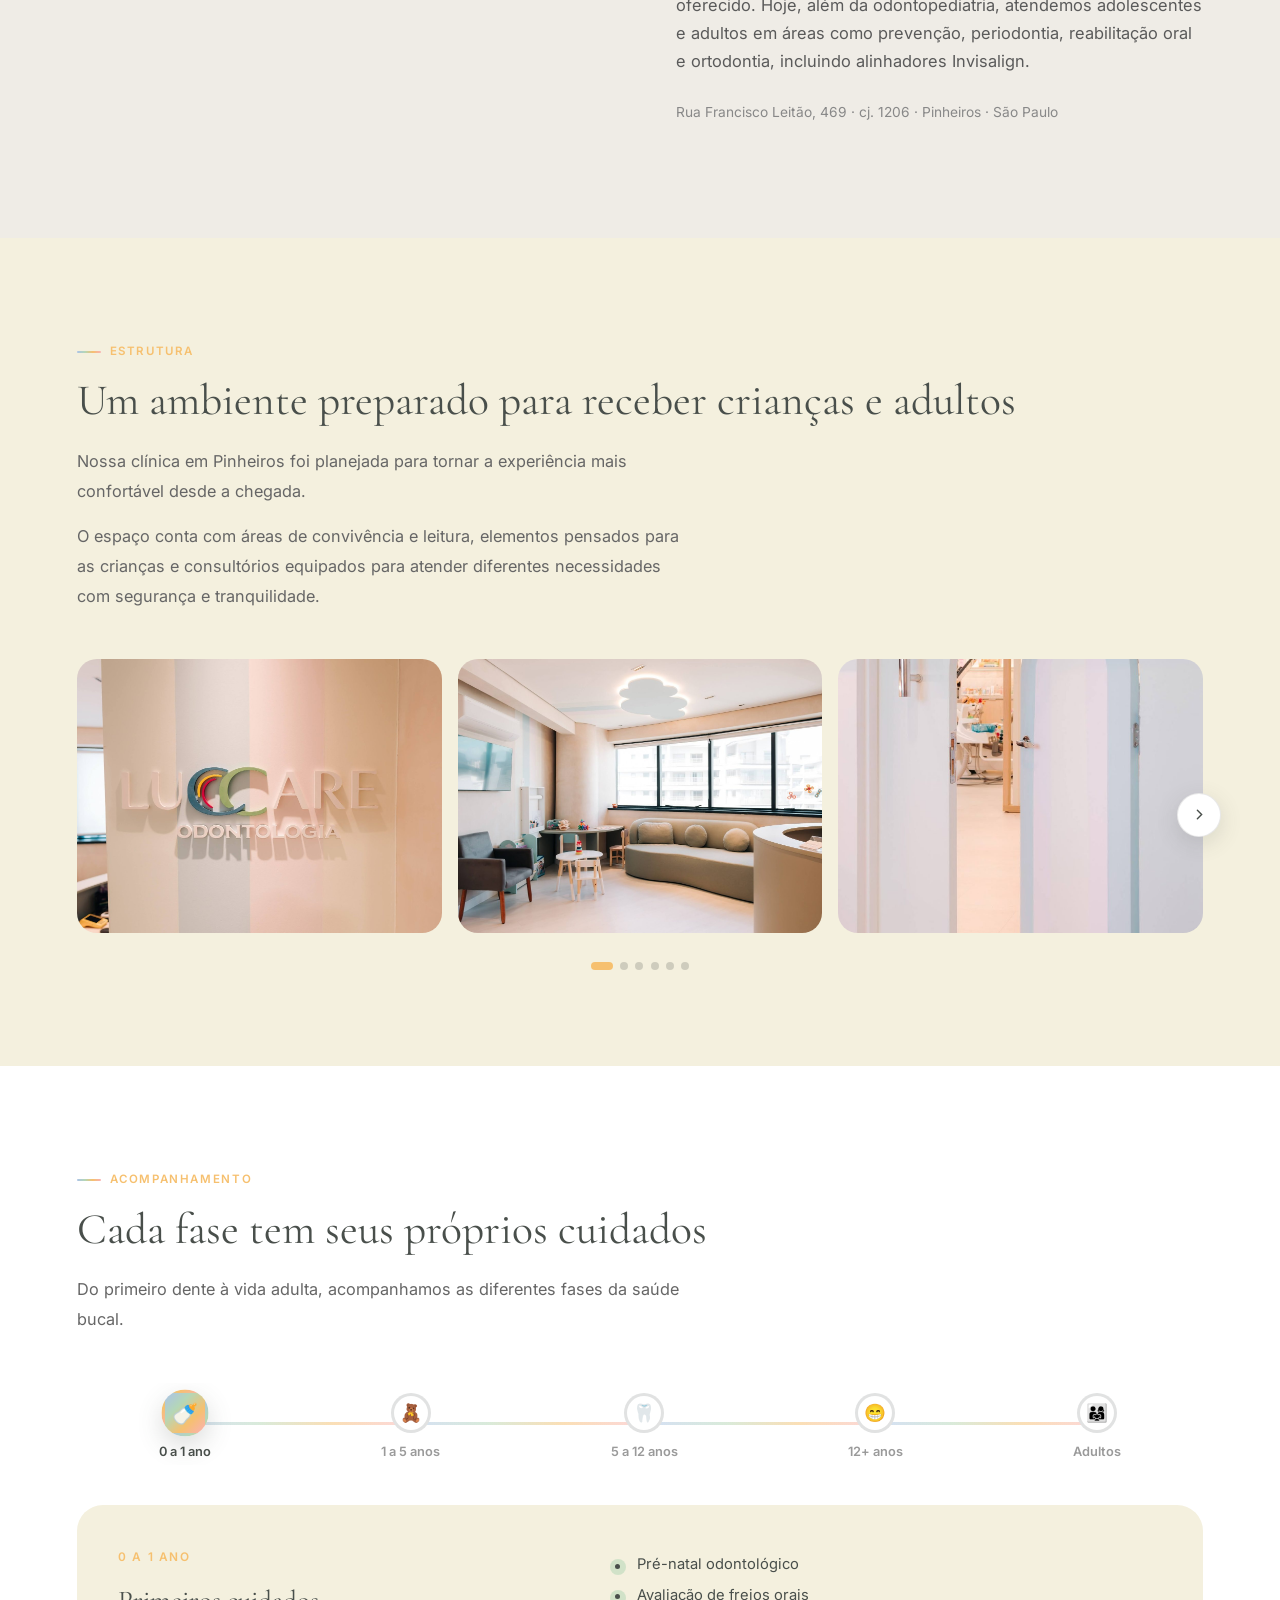
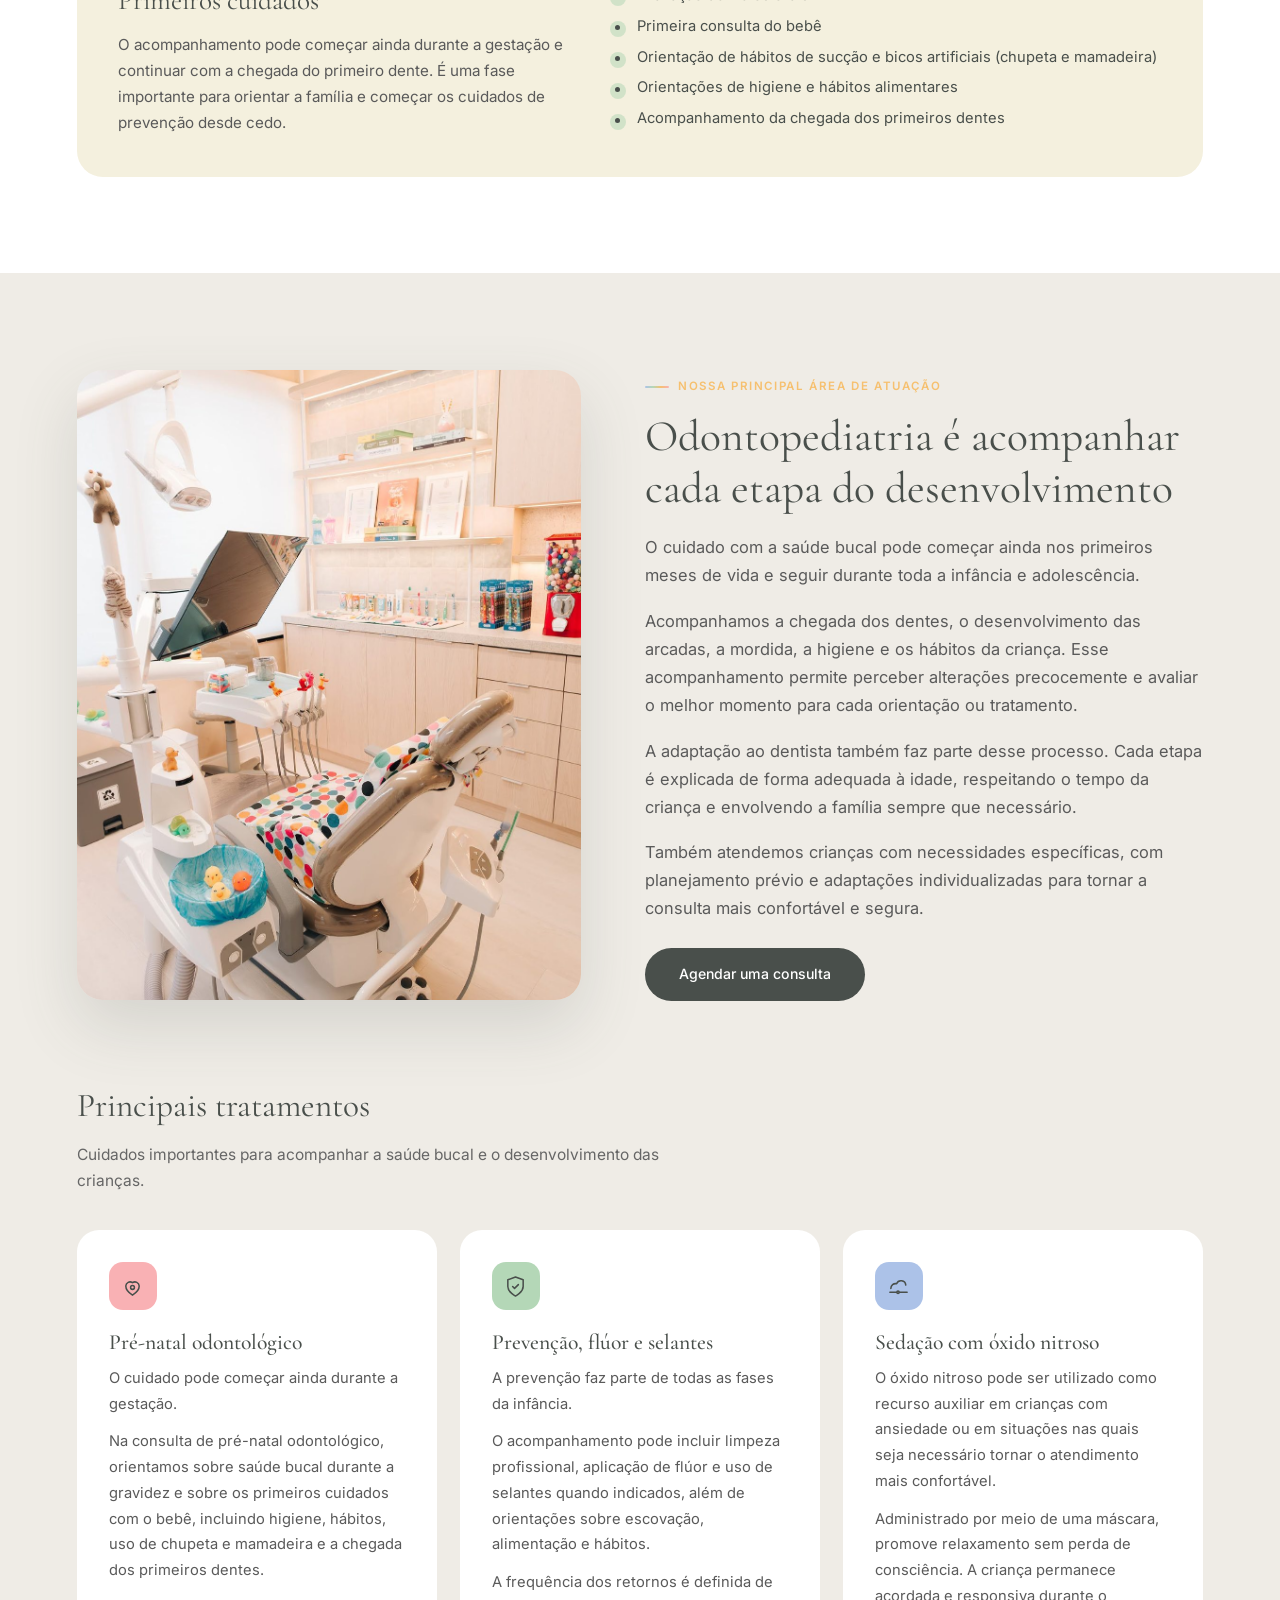
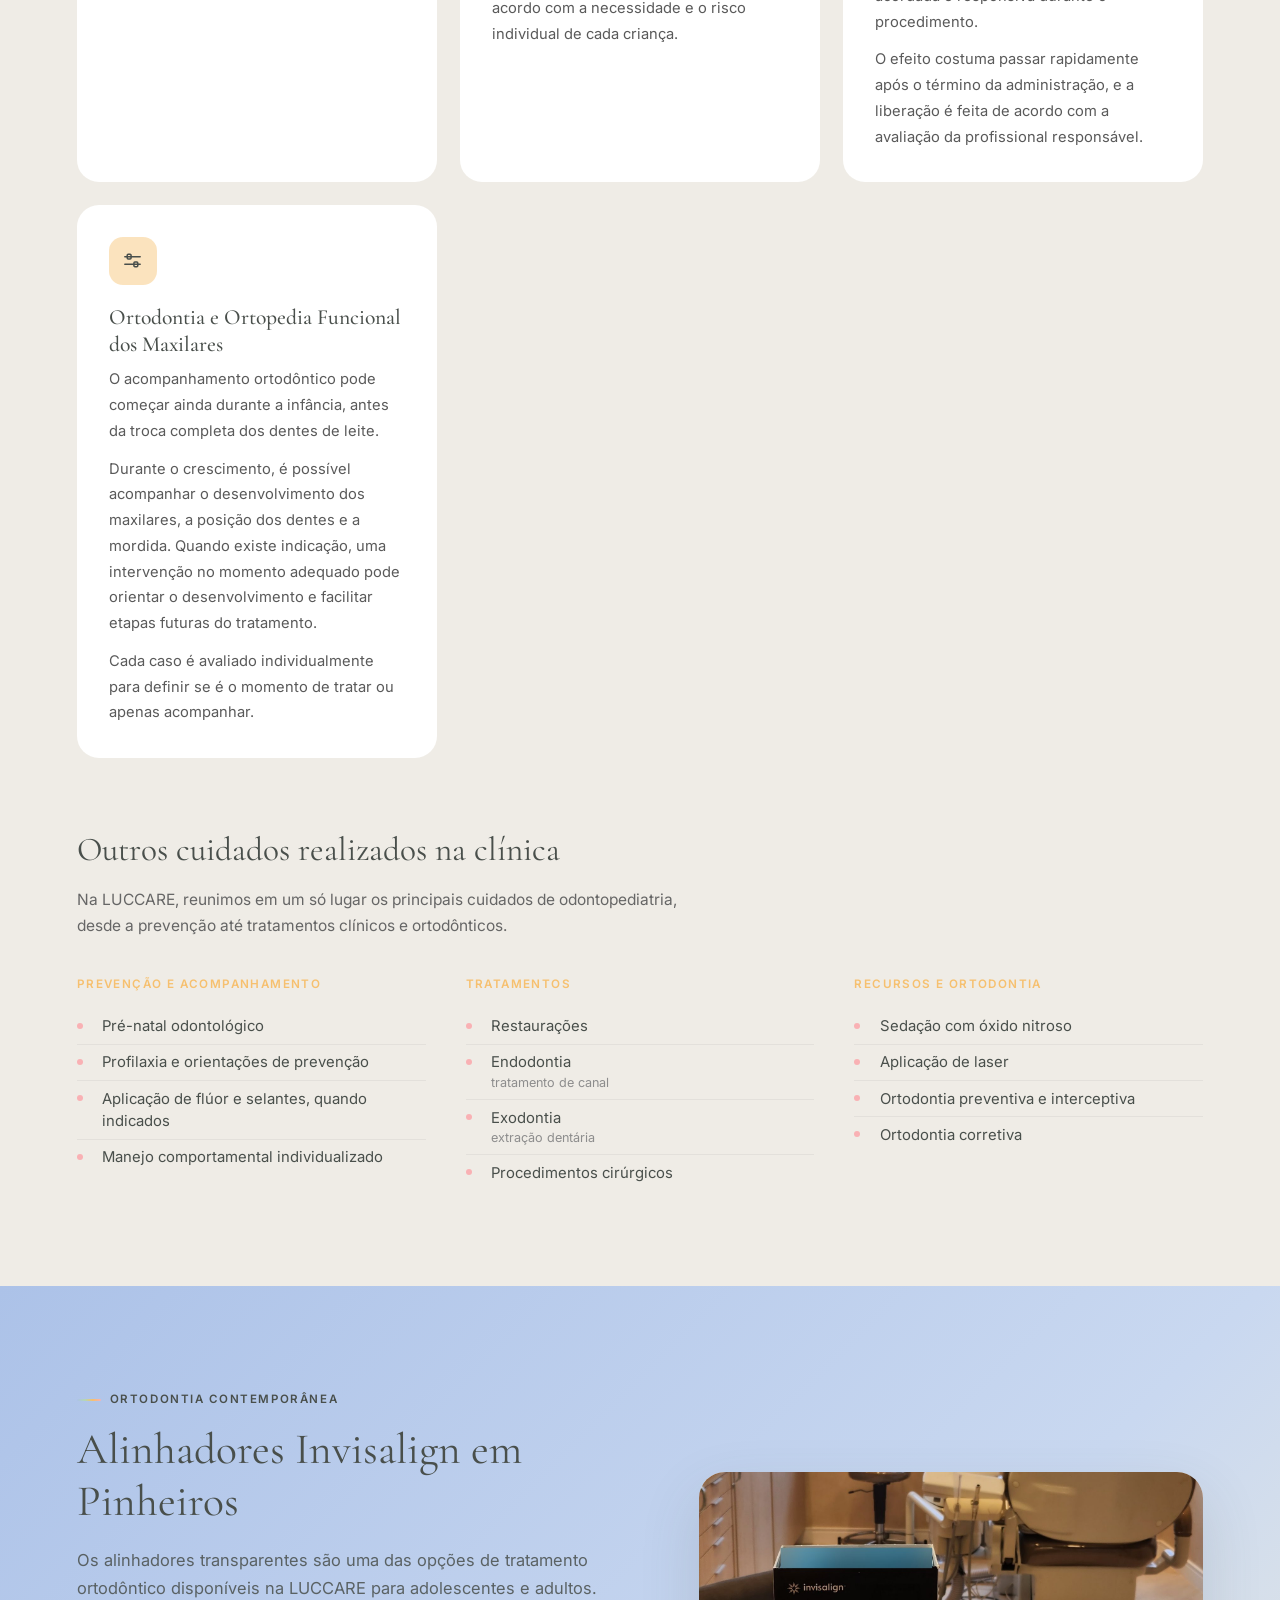
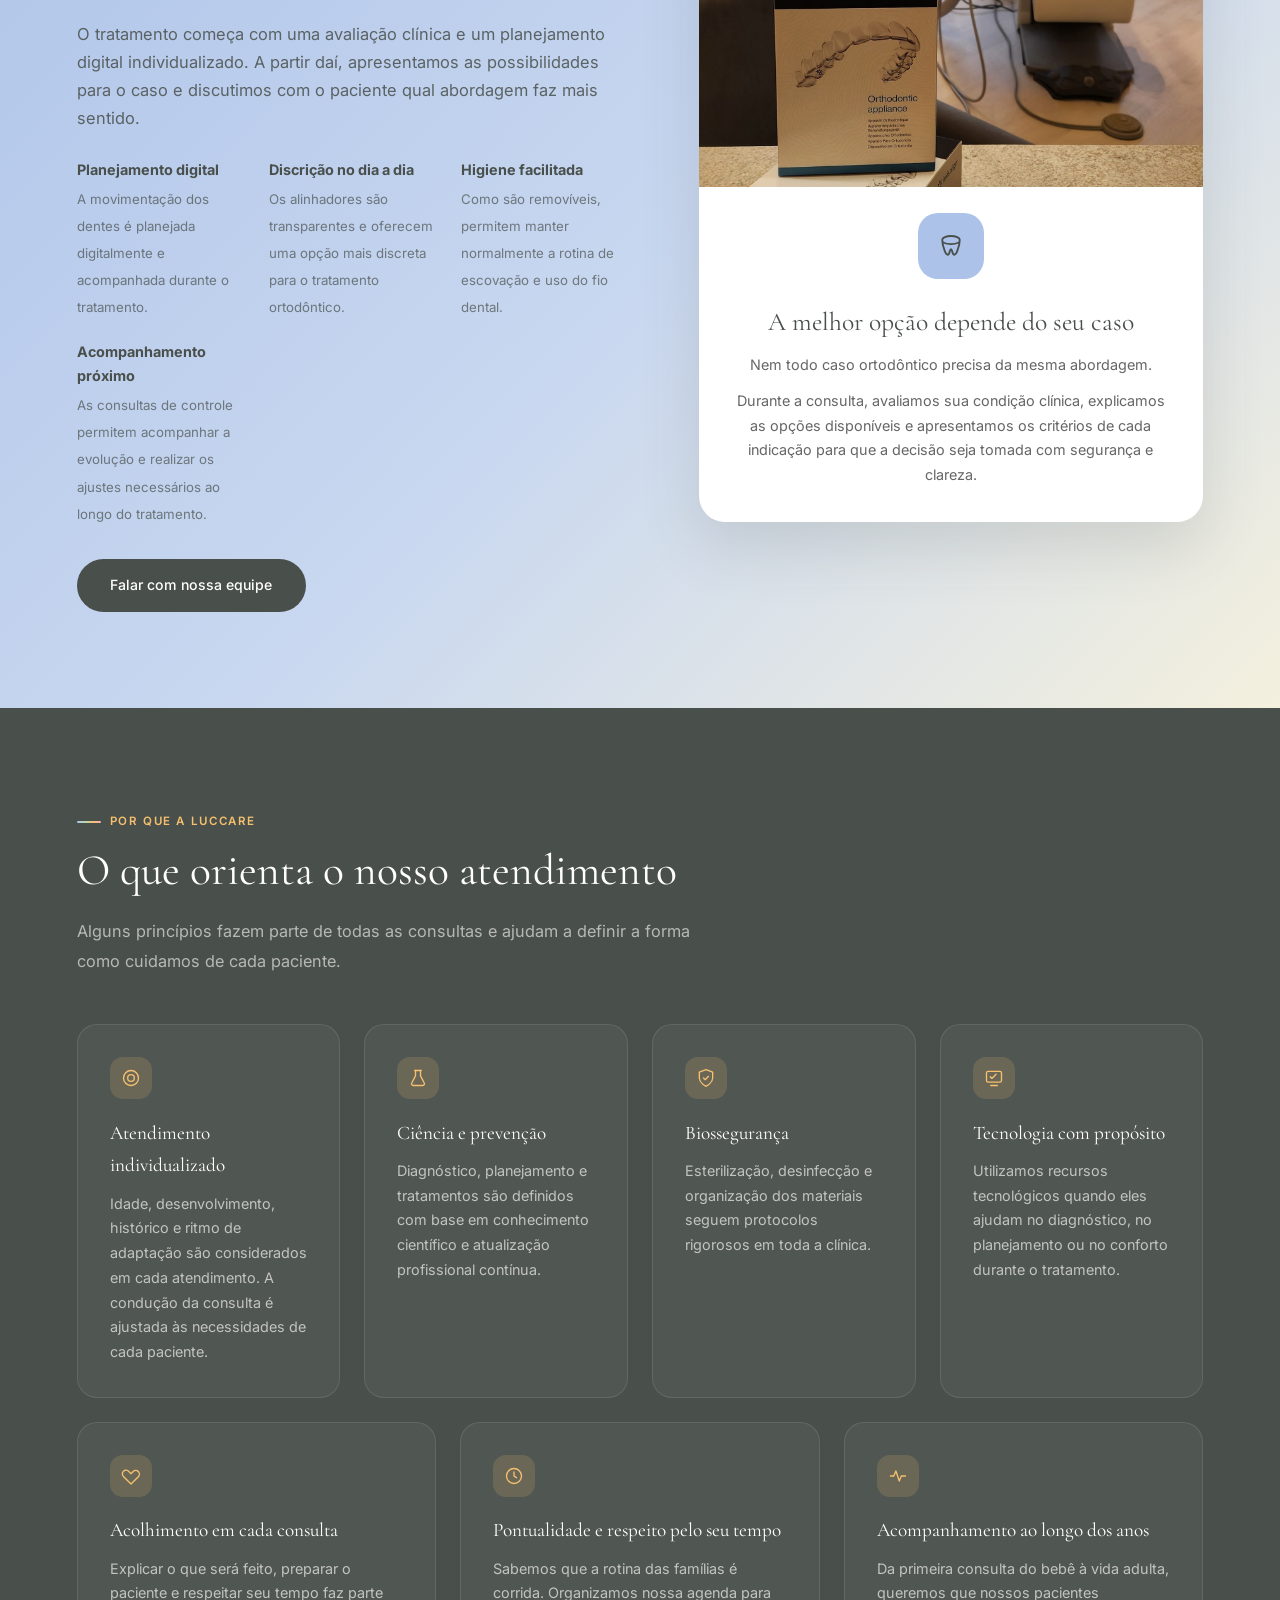
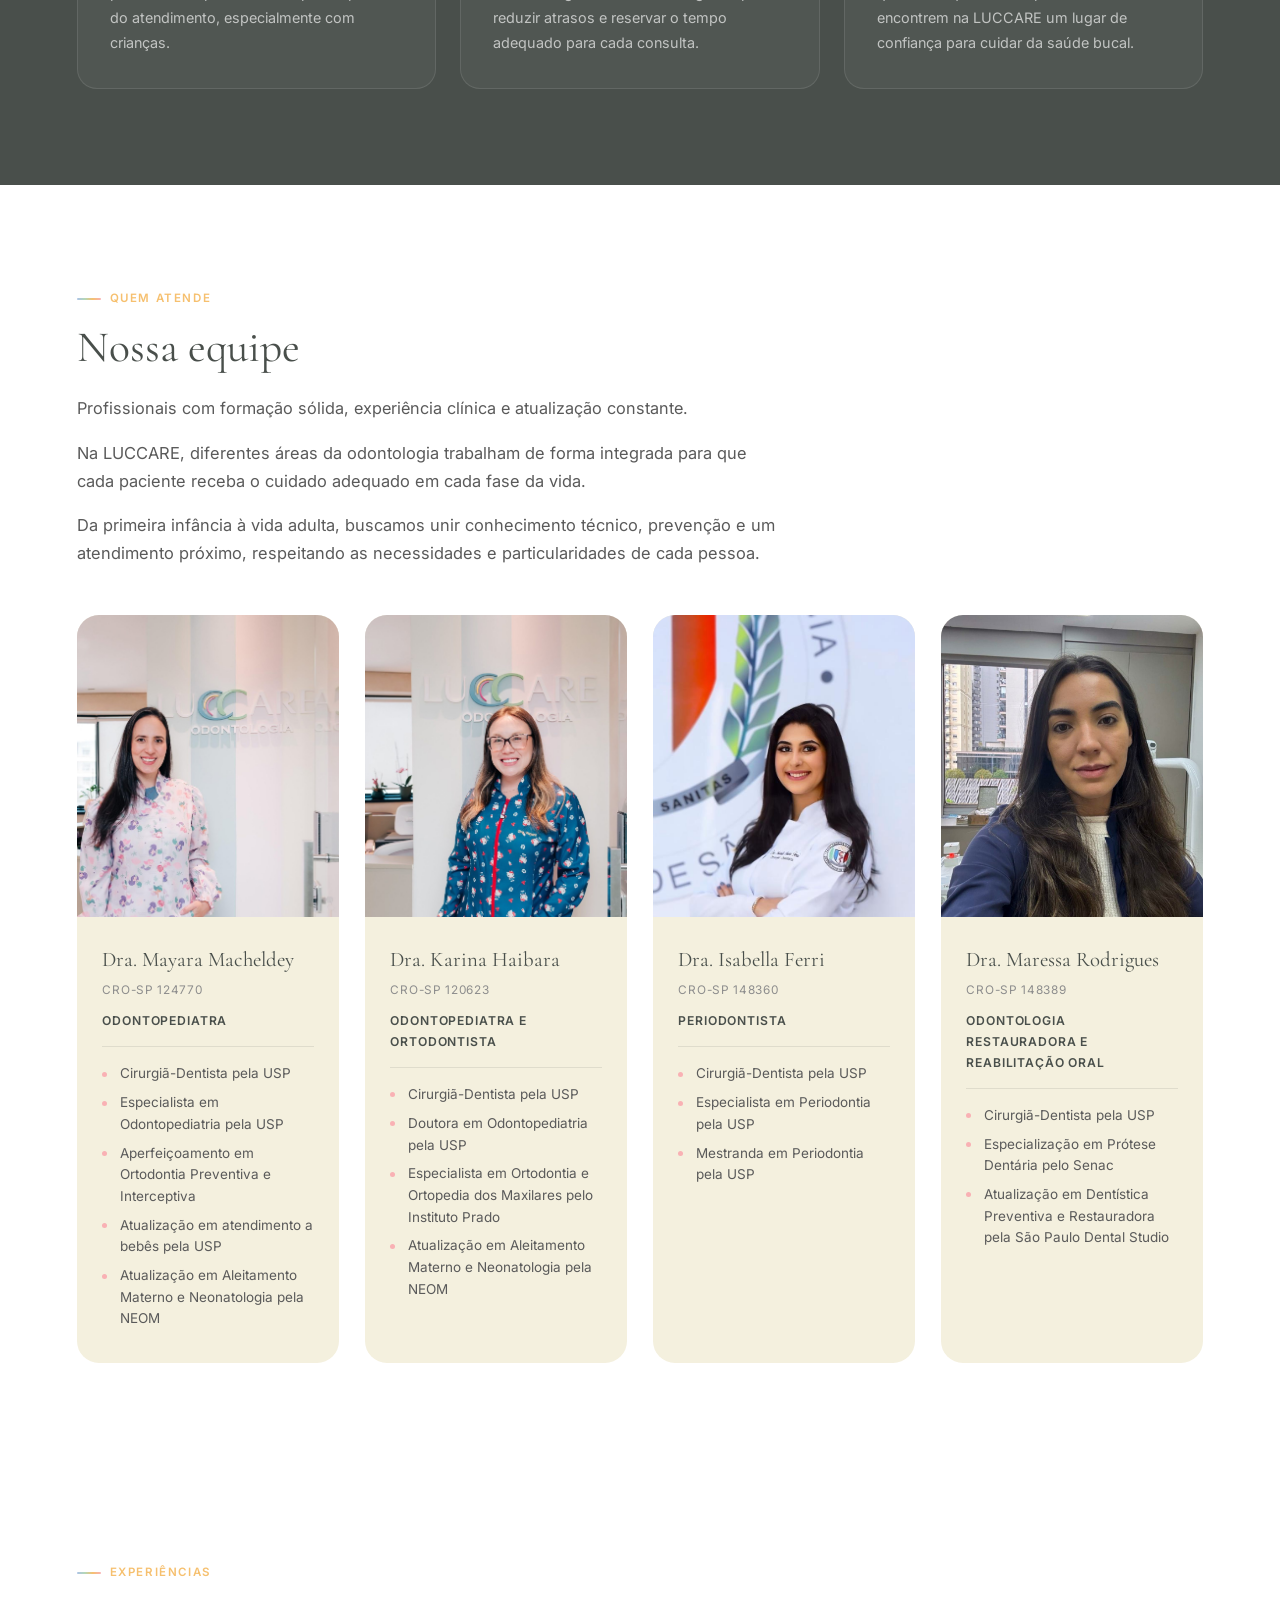
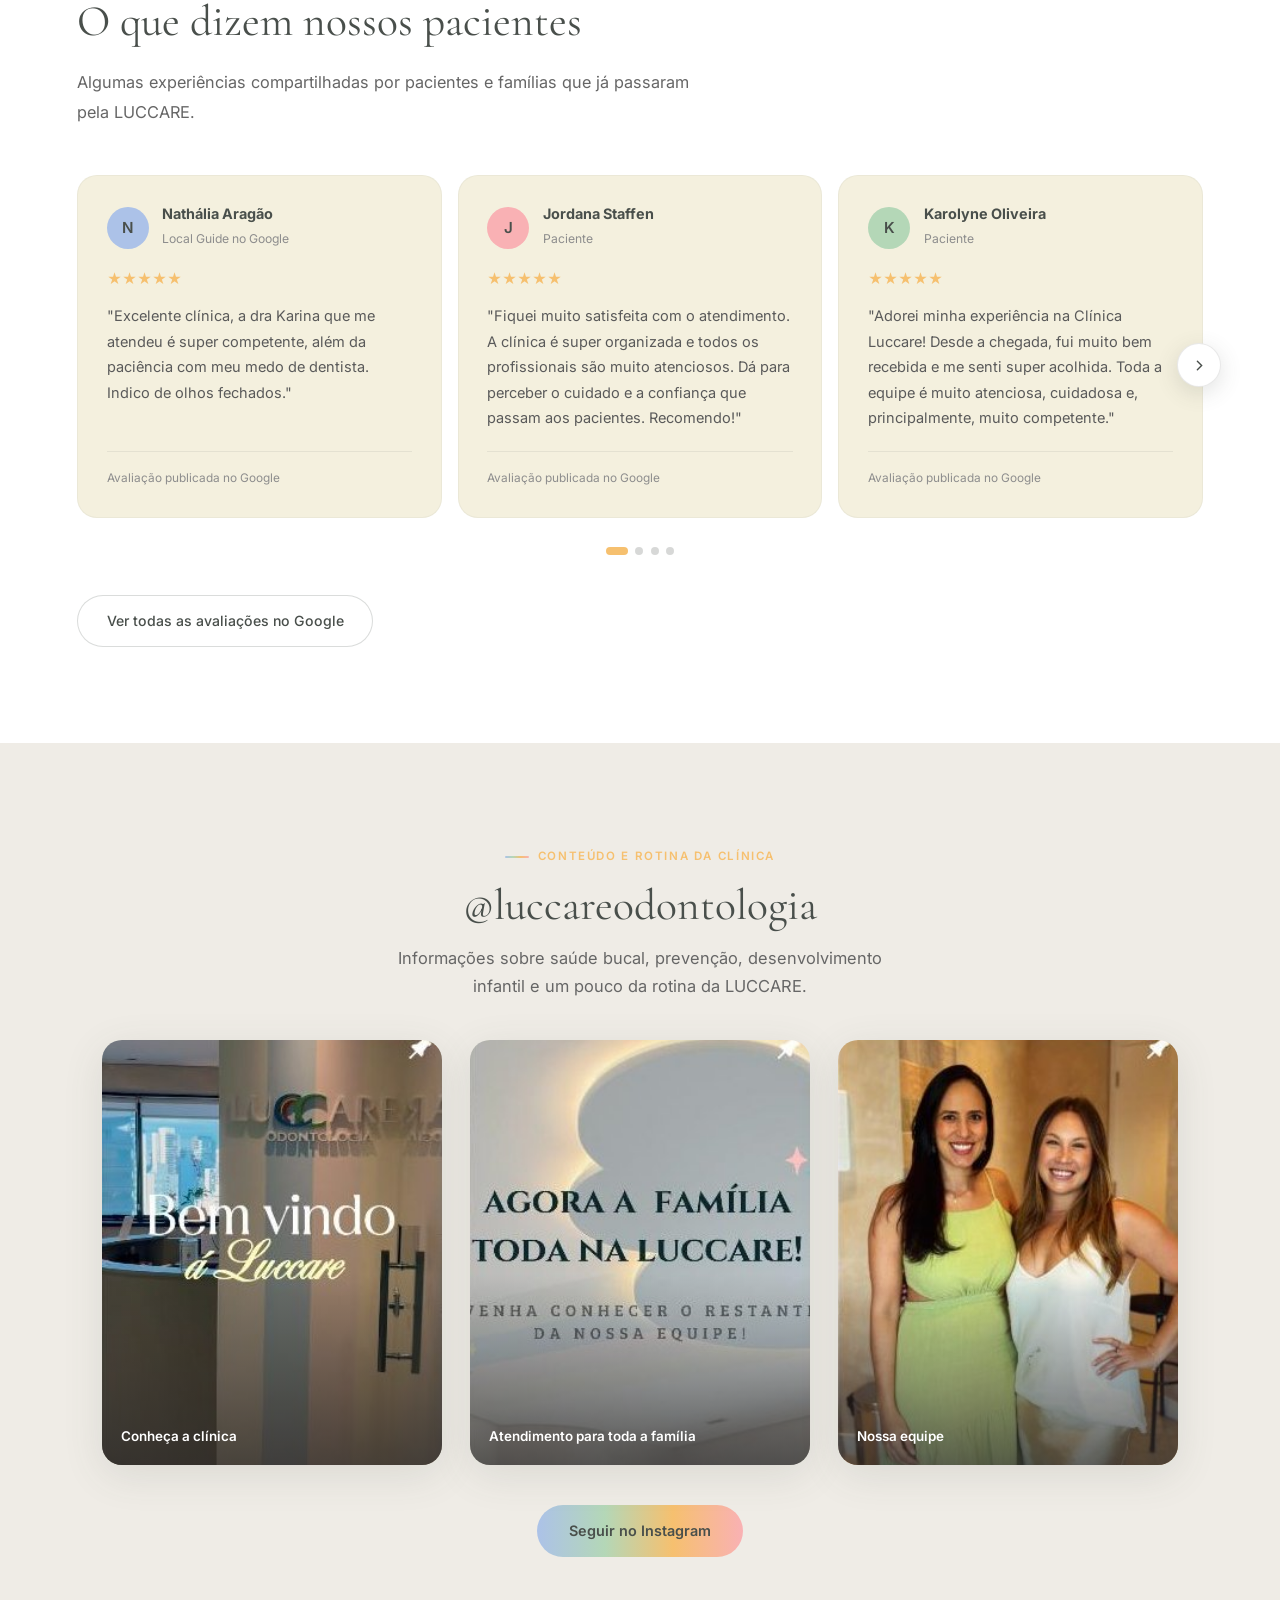
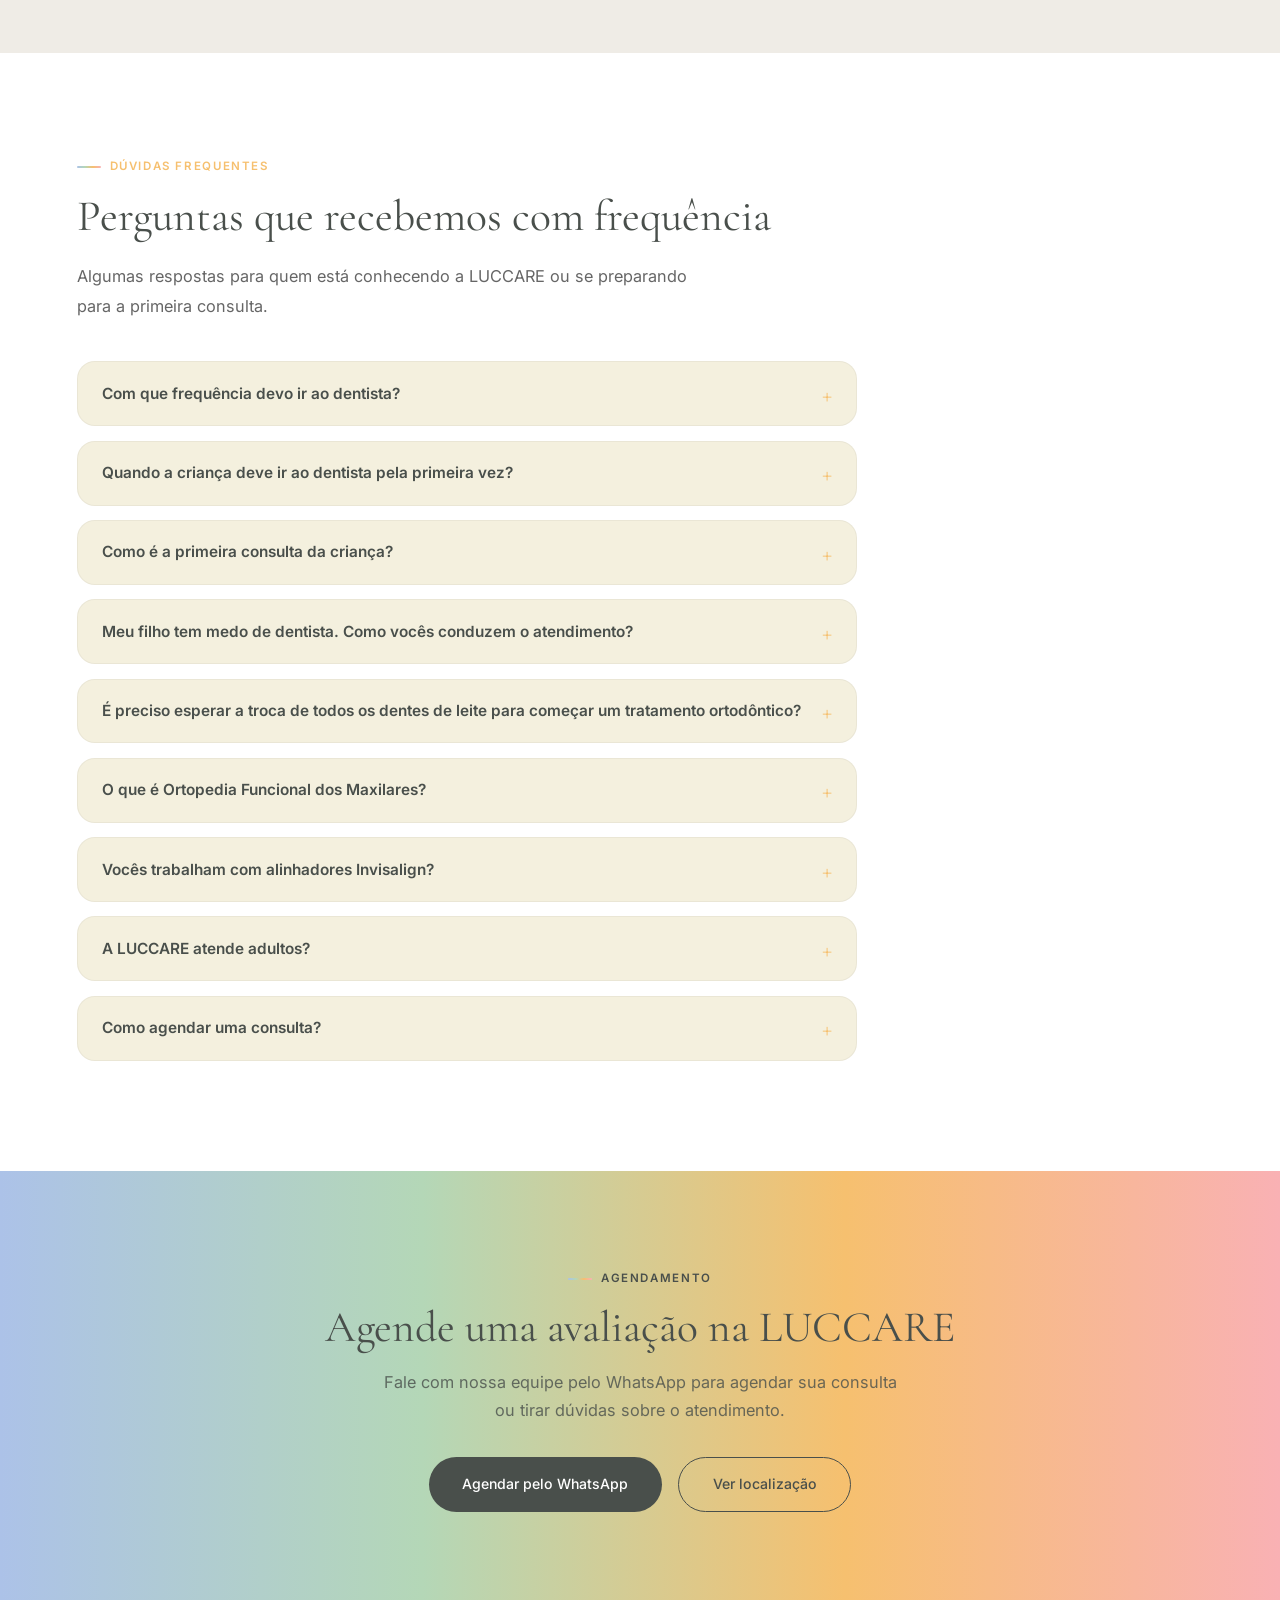
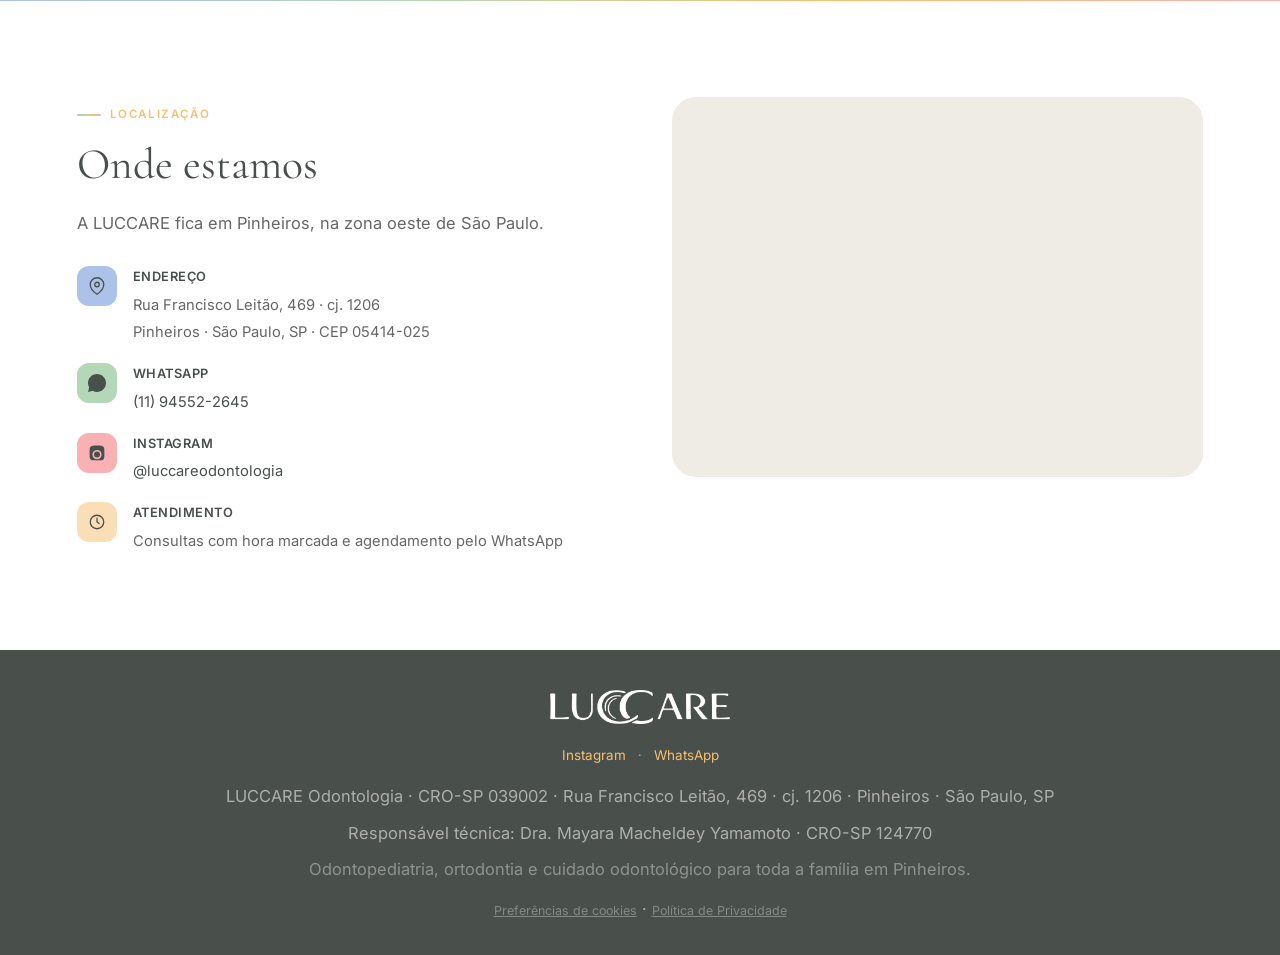
==== commit a8ab4de1: "Add files via upload" ====
--- a/index.html
+++ b/index.html
@@ -1546,7 +1546,7 @@
 <footer>
   <div class="footer-logo"><img src="assets/logo_white.png" alt="LUCCARE Odontologia" /></div>
   <div class="footer-social"><a data-track="instagram" data-location="footer" href="https://www.instagram.com/luccareodontologia/" target="_blank" rel="noopener">Instagram</a> · <a data-track="whatsapp" data-location="footer" href="https://wa.me/5511945522645" target="_blank" rel="noopener">WhatsApp</a></div>
-  <p>LUCCARE Odontologia · Rua Francisco Leitão, 469 · cj. 1206 · Pinheiros · São Paulo, SP</p>
+  <p>LUCCARE Odontologia · CRO-SP 039002 · Rua Francisco Leitão, 469 · cj. 1206 · Pinheiros · São Paulo, SP</p>
   <p style="margin-top:.5rem">Responsável técnica: Dra. Mayara Macheldey Yamamoto · CRO-SP 124770</p>
   <p style="margin-top:.5rem;opacity:.7">Odontopediatria, ortodontia e cuidado odontológico para toda a família em Pinheiros.</p>
   <p style="margin-top:.75rem"><button type="button" class="link-cookies" id="cookieRever">Preferências de cookies</button> · <a class="link-cookies" href="politica-de-privacidade.html">Política de Privacidade</a></p>
